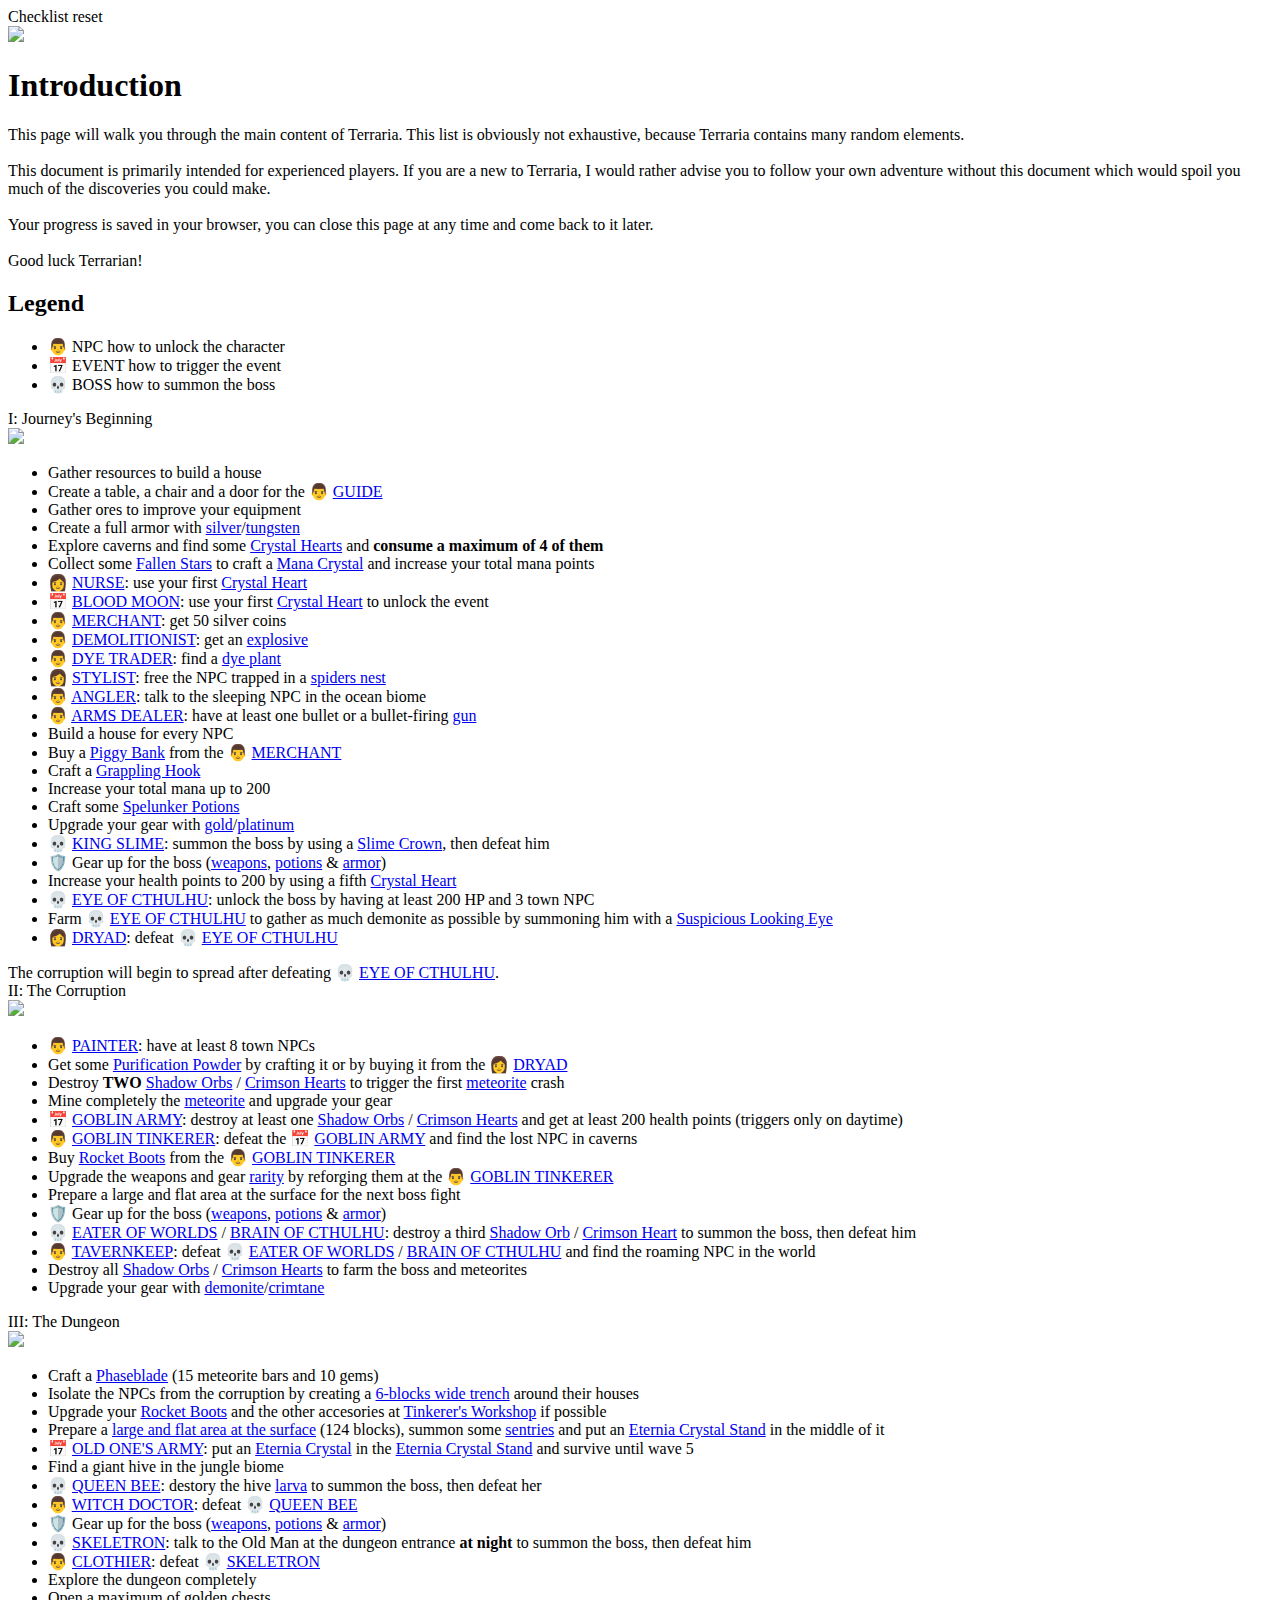
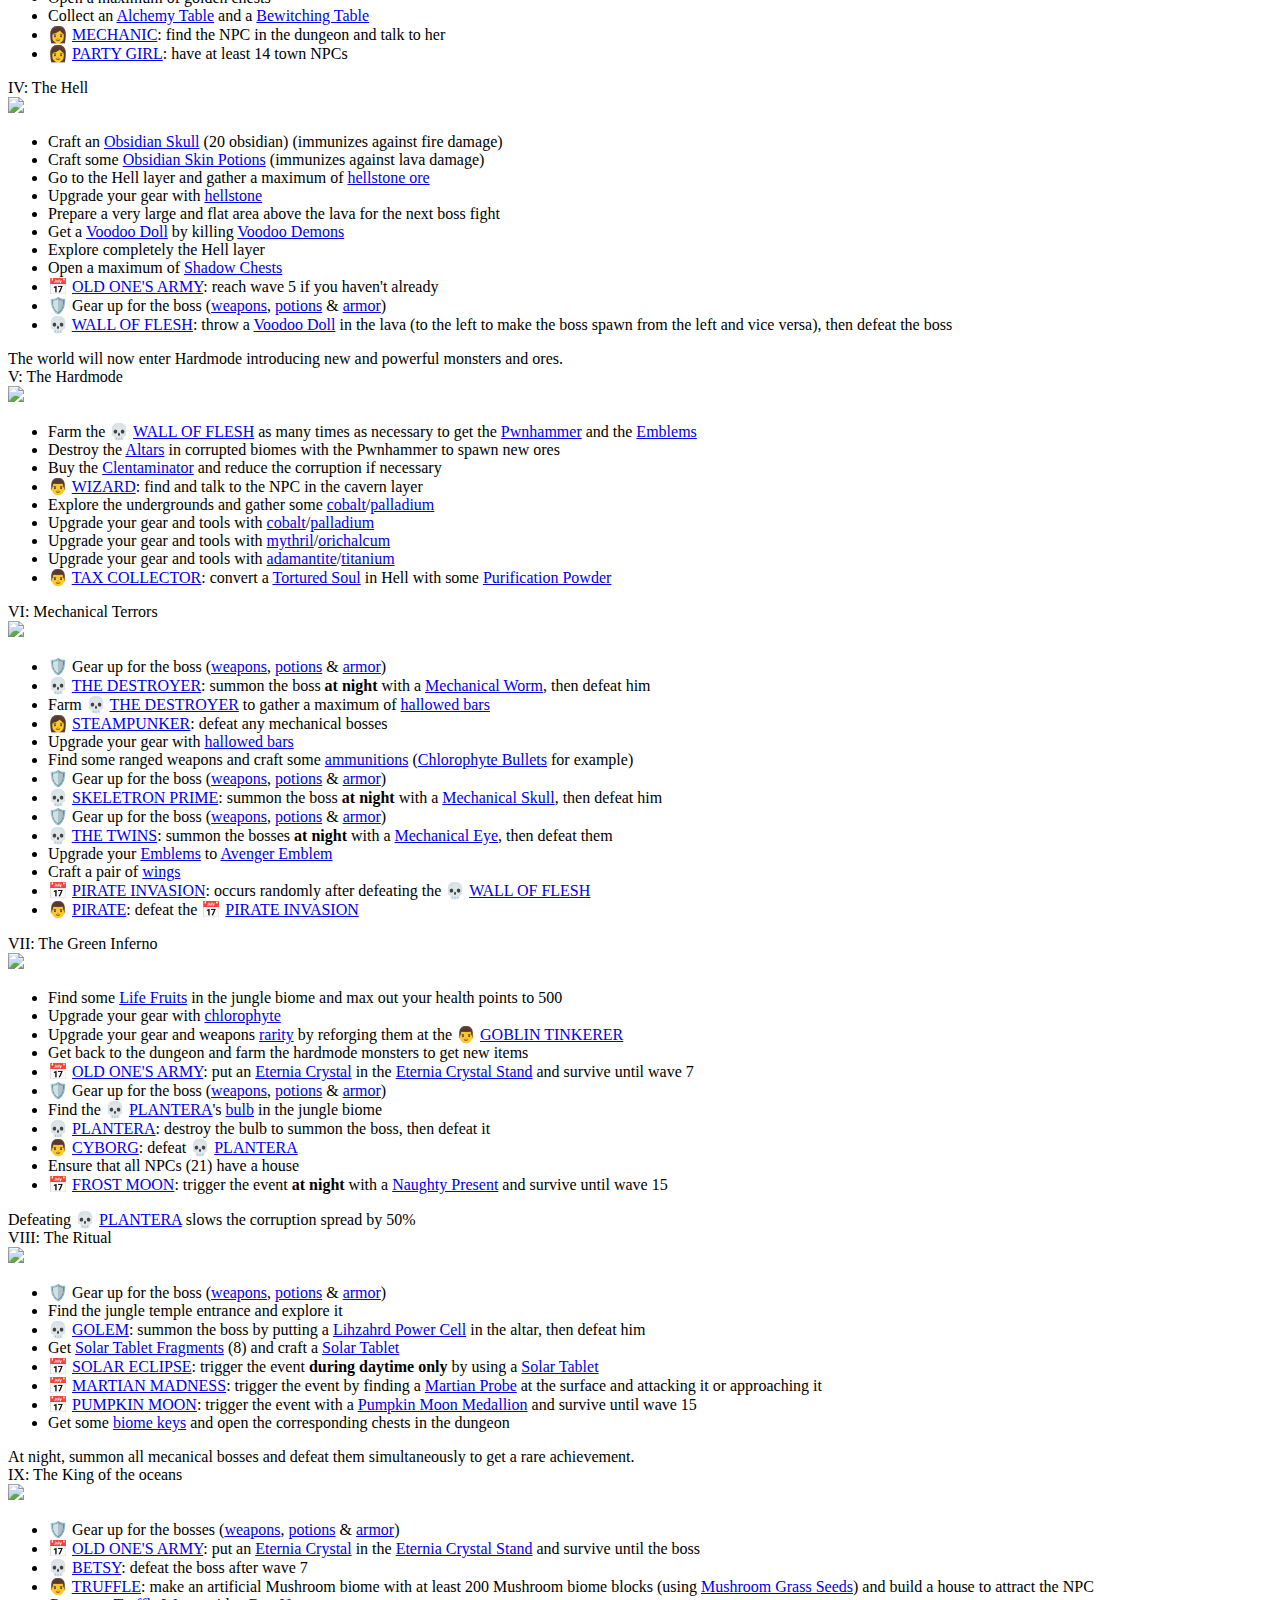
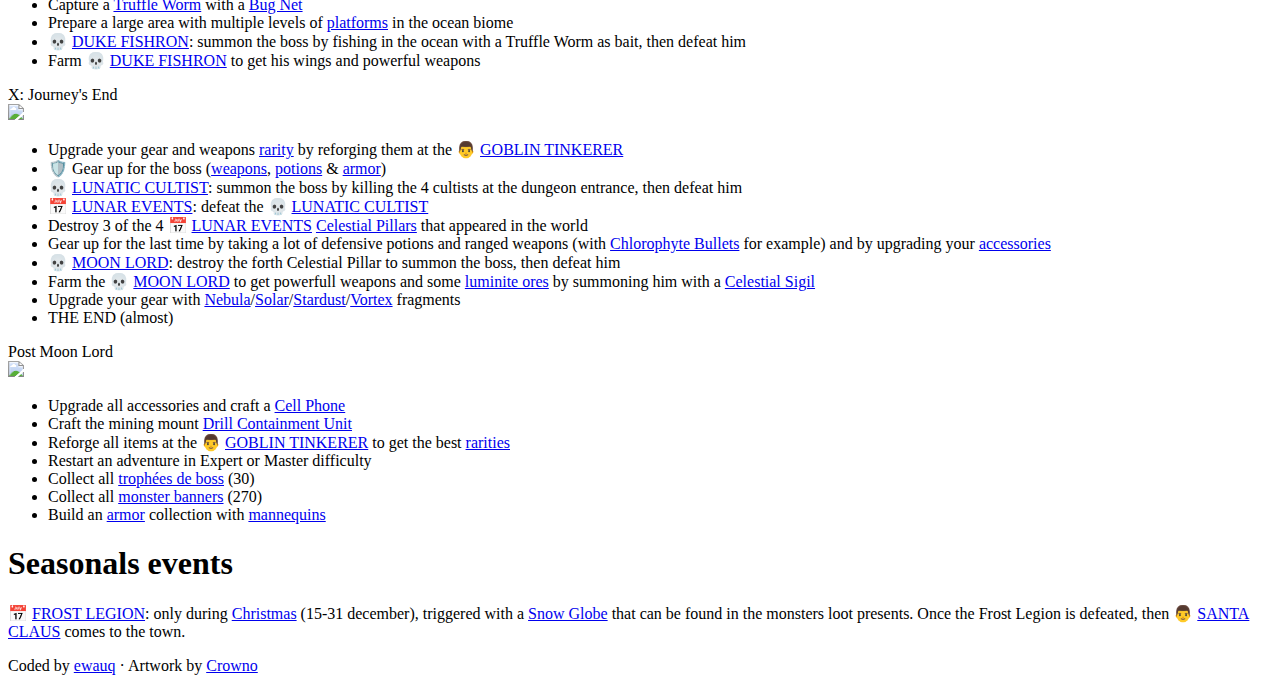
==== terraria-checklist/index.html @ 78d89622 "removed image preview" ====
<!DOCTYPE html>
<html lang="fr">

<head>
  <meta charset="UTF-8">
  <meta name="viewport" content="width=device-width, initial-scale=1.0">
  <meta property="og:title" content="Progression Checklist for Terraria">
  <meta property="og:description" content="Track your progress so you don't miss anything!">
  <meta property="og:url" content="https://ewauq.github.io/terraria-checklist/">
  <link href="https://fonts.googleapis.com/css2?family=Open+Sans+Condensed:wght@700&display=swap" rel="stylesheet">
  <link rel="stylesheet" href="styles/normalize.css">
  <link rel="stylesheet" href="styles/main.css">
  <link rel="shortcut icon" href="imgs/favicon.png" type="image/png">
  <title>Progression Checklist | Terraria</title>
</head>

<body>

  <div class="reset">
    <a name="reset">Checklist reset</a>
  </div>

  <header>
    <img src="imgs/logo.png" />
  </header>

  <div class="page">
    <section>
      <h1>Introduction</h1>
      <p>
        This page will walk you through the main content of Terraria.
        This list is obviously not exhaustive, because Terraria contains many random elements.
        <br /><br />
        This document is primarily intended for experienced players.
        If you are a new to Terraria, I would rather advise you to follow your own adventure without
        this document which would spoil you much of the discoveries you could make.
        <br /><br />
        Your progress is saved in your browser, you can close this page at any time and come back to it later.
        <br /><br />
        Good luck Terrarian!
      </p>

      <h2>Legend</h2>
      <ul class="legend">
        <li><span class="npc">👨 NPC</span> how to unlock the character</li>
        <li><span class="event">📅 EVENT</span> how to trigger the event</li>
        <li><span class="boss">💀 BOSS</span> how to summon the boss</li>
      </ul>
    </section>

    <section>

      <picture>
        <div class="title">I: Journey's Beginning</div>
        <img src="imgs/tier-1.jpg">
      </picture>

      <ul class="checklist">

        <li>
          <div class="checkbox-container">
            <span class="checkbox" name="tier-1-item-1"></span>
          </div>
          <div class="description">
            Gather resources to build a house
          </div>
        </li>

        <li class="indented">
          <div class="checkbox-container">
            <span class="checkbox" name="tier-1-item-2"></span>
          </div>
          <div class="description">
            Create a table, a chair and a door for the <span class="npc">👨 <a
                href="https://terraria.gamepedia.com/Guide">GUIDE</a></span>
          </div>
        </li>

        <li>
          <div class="checkbox-container">
            <span class="checkbox" name="tier-1-item-3"></span>
          </div>
          <div class="description">
            Gather ores to improve your equipment
          </div>
        </li>

        <li class="indented">
          <div class="checkbox-container">
            <span class="checkbox" name="tier-1-item-4"></span>
          </div>
          <div class="description">
            Create a full armor with <a href="https://terraria.gamepedia.com/Silver_Ore">silver</a>/<a
              href="https://terraria.gamepedia.com/Tungsten_Ore">tungsten</a>
          </div>
        </li>

        <li>
          <div class="checkbox-container">
            <span class="checkbox" name="tier-1-item-5"></span>
          </div>
          <div class="description">
            Explore caverns and find some <a href="https://terraria.gamepedia.com/Crystal_Heart">Crystal Hearts</a> and
            <b>consume a maximum of 4 of them</b>
          </div>
        </li>

        <li>
          <div class="checkbox-container">
            <span class="checkbox" name="tier-1-item-6"></span>
          </div>
          <div class="description">
            Collect some <a href="https://terraria.gamepedia.com/Fallen_Star">Fallen Stars</a> to craft a <a
              href="https://terraria.gamepedia.com/Mana_Crystal">Mana Crystal</a> and increase your total mana points
          </div>
        </li>

        <li class="spaced">
          <div class="checkbox-container">
            <span class="checkbox" name="tier-1-item-7"></span>
          </div>
          <div class="description">
            <span class="npc">👩 <a href="https://terraria.gamepedia.com/Nurse">NURSE</a></span>: use your first <a
              href="https://terraria.gamepedia.com/Crystal_Heart">Crystal
              Heart</a>
          </div>
        </li>

        <li>
          <div class="checkbox-container">
            <span class="checkbox" name="tier-1-item-8"></span>
          </div>
          <div class="description">
            <span class="event">📅 <a href="https://terraria.gamepedia.com/Blood_Moon">BLOOD MOON</a></span>: use your
            first <a href="https://terraria.gamepedia.com/Crystal_Heart">Crystal
              Heart</a> to unlock the event
          </div>
        </li>

        <li>
          <div class="checkbox-container">
            <span class="checkbox" name="tier-1-item-9"></span>
          </div>
          <div class="description">
            <span class="npc">👨 <a href="https://terraria.gamepedia.com/Merchant">MERCHANT</a></span>: get 50 silver
            coins
          </div>
        </li>


        <li>
          <div class="checkbox-container">
            <span class="checkbox" name="tier-1-item-10"></span>
          </div>
          <div class="description">
            <span class="npc">👨 <a href="https://terraria.gamepedia.com/Demolitionist">DEMOLITIONIST</a></span>: get an
            <a href="https://terraria.gamepedia.com/Explosives_(class)">explosive</a>
          </div>
        </li>

        <li>
          <div class="checkbox-container">
            <span class="checkbox" name="tier-1-item-11"></span>
          </div>
          <div class="description">
            <span class="npc">👨 <a href="https://terraria.gamepedia.com/Dye_Trader">DYE TRADER</a></span>: find a <a href="https://terraria.gamepedia.com/Plants#Dye_Plants">dye plant</a>
          </div>
        </li>

        <li>
          <div class="checkbox-container">
            <span class="checkbox" name="tier-1-item-12"></span>
          </div>
          <div class="description">
            <span class="npc">👩 <a href="https://terraria.gamepedia.com/Stylist">STYLIST</a></span>: free the NPC
            trapped in a <a href="https://terraria.gamepedia.com/Spider_Cave">spiders nest</a>
          </div>
        </li>

        <li>
          <div class="checkbox-container">
            <span class="checkbox" name="tier-1-item-13"></span>
          </div>
          <div class="description">
            <span class="npc">👨 <a href="https://terraria.gamepedia.com/Angler">ANGLER</a></span>: talk to the
            sleeping NPC in the ocean biome
          </div>
        </li>

        <li>
          <div class="checkbox-container">
            <span class="checkbox" name="tier-1-item-14"></span>
          </div>
          <div class="description">
            <span class="npc">👨 <a href="https://terraria.gamepedia.com/Arms_Dealer">ARMS DEALER</a></span>: have at
            least one bullet or a bullet-firing <a href="https://terraria.gamepedia.com/Guns">gun</a>
          </div>
        </li>

        <li class="spaced">
          <div class="checkbox-container">
            <span class="checkbox" name="tier-1-item-15"></span>
          </div>
          <div class="description">
            Build a house for every NPC
          </div>
        </li>

        <li>
          <div class="checkbox-container">
            <span class="checkbox" name="tier-1-item-16"></span>
          </div>
          <div class="description">
            Buy a <a href="https://terraria.gamepedia.com/Piggy_Bank">Piggy
              Bank</a> from the <span class="npc">👨 <a
                href="https://terraria.gamepedia.com/Merchant">MERCHANT</a></span>
          </div>
        </li>

        <li>
          <div class="checkbox-container">
            <span class="checkbox" name="tier-1-item-17"></span>
          </div>
          <div class="description">
            Craft a <a href="https://terraria.gamepedia.com/Grappling_Hook">Grappling Hook</a>
          </div>
        </li>

        <li>
          <div class="checkbox-container">
            <span class="checkbox" name="tier-1-item-18"></span>
          </div>
          <div class="description">
            Increase your total mana up to 200
          </div>
        </li>

        <li>
          <div class="checkbox-container">
            <span class="checkbox" name="tier-1-item-19"></span>
          </div>
          <div class="description">
            Craft some <a href="https://terraria.gamepedia.com/Spelunker_Potion">Spelunker
              Potions</a>
          </div>
        </li>

        <li>
          <div class="checkbox-container">
            <span class="checkbox" name="tier-1-item-20"></span>
          </div>
          <div class="description">
            Upgrade your gear with <a href="https://terraria.gamepedia.com/Gold_Ore">gold</a>/<a
              href="https://terraria.gamepedia.com/Platinum_Ore">platinum</a>
          </div>
        </li>

        <li>
          <div class="checkbox-container">
            <span class="checkbox" name="tier-1-item-21"></span>
          </div>
          <div class="description">
            <span class="boss">💀 <a href="https://terraria.gamepedia.com/King_Slime">KING SLIME</a></span>: summon the
            boss by using a <a href="https://terraria.gamepedia.com/Slime_Crown">Slime Crown</a>, then defeat him
          </div>
        </li>

        <li>
          <div class="checkbox-container">
            <span class="checkbox" name="tier-1-item-22"></span>
          </div>
          <div class="description">
            🛡️ Gear up for the boss (<a href="https://terraria.gamepedia.com/Weapons">weapons</a>, <a
              href="https://terraria.gamepedia.com/Potions">potions</a> & <a
              href="https://terraria.gamepedia.com/Armor">armor</a>)
          </div>
        </li>

        <li>
          <div class="checkbox-container">
            <span class="checkbox" name="tier-1-item-23"></span>
          </div>
          <div class="description">
            Increase your health points to 200 by using a fifth <a
              href="https://terraria.gamepedia.com/Crystal_Heart">Crystal Heart</a>
          </div>
        </li>

        <li>
          <div class="checkbox-container">
            <span class="checkbox" name="tier-1-item-24"></span>
          </div>
          <div class="description">
            <span class="boss">💀 <a href="https://terraria.gamepedia.com/Eye_of_Cthulhu">EYE OF CTHULHU</a></span>:
            unlock the boss by having at least 200 HP and 3 town NPC
          </div>
        </li>

        <li class="indented">
          <div class="checkbox-container">
            <span class="checkbox" name="tier-1-item-25"></span>
          </div>
          <div class="description">
            Farm <span class="boss">💀 <a href="https://terraria.gamepedia.com/Eye_of_Cthulhu">EYE OF
                CTHULHU</a></span> to gather as much demonite as possible by summoning him with a <a
              href="https://terraria.gamepedia.com/Suspicious_Looking_Eye">Suspicious Looking Eye</a>
          </div>
        </li>

        <li class="indented">
          <div class="checkbox-container">
            <span class="checkbox" name="tier-1-item-26"></span>
          </div>
          <div class="description">
            <span class="npc">👩 <a href="https://terraria.gamepedia.com/Dryad">DRYAD</a></span>: defeat <span
              class="boss">💀 <a href="https://terraria.gamepedia.com/Eye_of_Cthulhu">EYE OF CTHULHU</a></span>
          </div>
        </li>

      </ul>

      <div class="infobox info">
        The corruption will begin to spread after defeating <span class="boss">💀 <a
            href="https://terraria.gamepedia.com/Eye_of_Cthulhu">EYE OF CTHULHU</a></span>.
      </div>

    </section>


    <section>
      <picture>
        <div class="title">II: The Corruption</div>
        <img src="imgs/tier-2.jpg">
      </picture>

      <ul class="checklist">

        <li>
          <div class="checkbox-container">
            <span class="checkbox" name="tier-2-item-1"></span>
          </div>
          <div class="description">
            <span class="npc">👨 <a href="https://terraria.gamepedia.com/Painter">PAINTER</a></span></span>: have at
            least 8 town NPCs
          </div>
        </li>

        <li>
          <div class="checkbox-container">
            <span class="checkbox" name="tier-2-item-2"></span>
          </div>
          <div class="description">
            Get some <a href="https://terraria.gamepedia.com/Thrown_Powder">Purification Powder</a> by crafting it or by
            buying it from the <span class="npc">👩 <a href="https://terraria.gamepedia.com/Dryad">DRYAD</a></span>
          </div>
        </li>

        <li>
          <div class="checkbox-container">
            <span class="checkbox" name="tier-2-item-3"></span>
          </div>
          <div class="description">
            Destroy <b>TWO</b> <a href="https://terraria.gamepedia.com/Shadow_Orb">Shadow
              Orbs</a> / <a href="https://terraria.gamepedia.com/Crimson_Heart">Crimson Hearts</a> to trigger the
            first <a href="https://terraria.gamepedia.com/Meteorite">meteorite</a> crash
          </div>
        </li>

        <li>
          <div class="checkbox-container">
            <span class="checkbox" name="tier-2-item-4"></span>
          </div>
          <div class="description">
            Mine completely the <a href="https://terraria.gamepedia.com/Meteorite">meteorite</a> and upgrade your gear
          </div>
        </li>

        <li class="spaced">
          <div class="checkbox-container">
            <span class="checkbox" name="tier-2-item-5"></span>
          </div>
          <div class="description">
            <span class="event">📅 <a href="https://terraria.gamepedia.com/Goblin_Army">GOBLIN ARMY</a></span>: destroy
            at least one <a href="https://terraria.gamepedia.com/Shadow_Orb">Shadow Orbs</a> / <a
              href="https://terraria.gamepedia.com/Crimson_Heart">Crimson Hearts</a> and get at least 200 health
            points (triggers only on daytime)
          </div>
        </li>

        <li>
          <div class="checkbox-container">
            <span class="checkbox" name="tier-2-item-6"></span>
          </div>
          <div class="description">
            <span class="npc">👨 <a href="https://terraria.gamepedia.com/Goblin_Tinkerer">GOBLIN TINKERER</a></span>:
            defeat the <span class="event">📅
              <a href="https://terraria.gamepedia.com/Goblin_Army">GOBLIN ARMY</a></span> and find the lost NPC in
            caverns
          </div>
        </li>

        <li>
          <div class="checkbox-container">
            <span class="checkbox" name="tier-2-item-7"></span>
          </div>
          <div class="description">
            Buy <a href="https://terraria.gamepedia.com/Rocket_Boots">Rocket Boots</a> from the
            <span class="npc">👨 <a href="https://terraria.gamepedia.com/Goblin_Tinkerer">GOBLIN TINKERER</a></span>
          </div>
        </li>

        <li>
          <div class="checkbox-container">
            <span class="checkbox" name="tier-2-item-8"></span>
          </div>
          <div class="description">
            Upgrade the weapons and gear <a href="https://terraria.gamepedia.com/Rarity">rarity</a> by reforging them at
            the <span class="npc">👨 <a href="https://terraria.gamepedia.com/Goblin_Tinkerer">GOBLIN TINKERER</a></span>
          </div>
        </li>

        <li class="spaced">
          <div class="checkbox-container">
            <span class="checkbox" name="tier-2-item-9"></span>
          </div>
          <div class="description">
            Prepare a large and flat area at the surface for the next boss fight
          </div>
        </li>

        <li>
          <div class="checkbox-container">
            <span class="checkbox" name="tier-2-item-10"></span>
          </div>
          <div class="description">
            🛡️ Gear up for the boss (<a href="https://terraria.gamepedia.com/Weapons">weapons</a>, <a
              href="https://terraria.gamepedia.com/Potions">potions</a> & <a
              href="https://terraria.gamepedia.com/Armor">armor</a>)
          </div>
        </li>

        <li>
          <div class="checkbox-container">
            <span class="checkbox" name="tier-2-item-11"></span>
          </div>
          <div class="description">
            <span class="boss">💀 <a href="https://terraria.gamepedia.com/Eater_of_Worlds">EATER OF WORLDS</a> / <a
                href="https://terraria.gamepedia.com/Brain_of_Cthulhu">BRAIN OF CTHULHU</a></span>: destroy a third <a
              href="https://terraria.gamepedia.com/Shadow_Orb">Shadow Orb</a> / <a
              href="https://terraria.gamepedia.com/Crimson_Heart">Crimson Heart</a> to summon the boss, then
            defeat him
          </div>
        </li>

        <li>
          <div class="checkbox-container">
            <span class="checkbox" name="tier-2-item-12"></span>
          </div>
          <div class="description">
            <span class="npc">👨 <a href="https://terraria.gamepedia.com/Tavernkeep">TAVERNKEEP</a></span>: defeat <span
              class="boss">💀 <a href="https://terraria.gamepedia.com/Eater_of_Worlds">EATER OF WORLDS</a> / <a
                href="https://terraria.gamepedia.com/Brain_of_Cthulhu">BRAIN OF CTHULHU</a></span> and find the roaming
            NPC in the world
          </div>
        </li>

        <li class="spaced">
          <div class="checkbox-container">
            <span class="checkbox" name="tier-2-item-13"></span>
          </div>
          <div class="description">
            Destroy all <a href="https://terraria.gamepedia.com/Shadow_Orb">Shadow Orbs</a>
            / <a href="https://terraria.gamepedia.com/Crimson_Heart">Crimson Hearts</a> to farm the boss and
            meteorites
          </div>
        </li>

        <li>
          <div class="checkbox-container">
            <span class="checkbox" name="tier-2-item-14"></span>
          </div>
          <div class="description">
            Upgrade your gear with <a href="https://terraria.gamepedia.com/Demonite_Ore)">demonite</a>/<a
              href="https://terraria.gamepedia.com/Crimtane_Ore">crimtane</a>
          </div>
        </li>

      </ul>

    </section>

    <section>
      <picture>
        <div class="title">III: The Dungeon</div>
        <img src="imgs/tier-3.jpg">
      </picture>

      <ul class="checklist">
        <li>
          <div class="checkbox-container">
            <span class="checkbox" name="tier-3-item-1"></span>
          </div>
          <div class="description">
            Craft a <a href="https://terraria.gamepedia.com/Phaseblades">Phaseblade</a> (15 meteorite bars and 10 gems)
          </div>
        </li>

        <li>
          <div class="checkbox-container">
            <span class="checkbox" name="tier-3-item-2"></span>
          </div>
          <div class="description">
            Isolate the NPCs from the corruption by creating a <a
              href="https://terraria.gamepedia.com/Guide:Maintaining_world_purity#Pre-Hardmode">6-blocks wide trench</a>
            around their houses
          </div>
        </li>

        <li>
          <div class="checkbox-container">
            <span class="checkbox" name="tier-3-item-3"></span>
          </div>
          <div class="description">
            Upgrade your <a href="https://terraria.gamepedia.com/Rocket_Boots">Rocket Boots</a> and the other accesories
            at
            <a href="https://terraria.gamepedia.com/Tinkerer%27s_Workshop">Tinkerer's Workshop</a> if possible
          </div>
        </li>

        <li class="spaced">
          <div class="checkbox-container">
            <span class="checkbox" name="tier-3-item-4"></span>
          </div>
          <div class="description">
            Prepare a <a href="https://terraria.gamepedia.com/Old_One%27s_Army#Terrain_requirements">large and flat area
              at the surface</a> (124 blocks),
            summon some <a href="https://terraria.gamepedia.com/Ballista_sentry_summons">sentries</a> and put an <a
              href="https://terraria.gamepedia.com/Eternia_Crystal_Stand">Eternia Crystal
              Stand</a> in the middle of it
          </div>
        </li>

        <li>
          <div class="checkbox-container">
            <span class="checkbox" name="tier-3-item-5"></span>
          </div>
          <div class="description">
            <span class="event">📅 <a href="https://terraria.gamepedia.com/Old_One%27s_Army">OLD ONE'S ARMY</a></span>:
            put an <a href="https://terraria.gamepedia.com/Eternia_Crystal">Eternia Crystal</a> in the <a
              href="https://terraria.gamepedia.com/Eternia_Crystal_Stand">Eternia Crystal Stand</a> and survive until
            wave 5
          </div>
        </li>

        <li class="spaced">
          <div class="checkbox-container">
            <span class="checkbox" name="tier-3-item-6"></span>
          </div>
          <div class="description">
            Find a giant hive in the jungle biome
          </div>
        </li>

        <li>
          <div class="checkbox-container">
            <span class="checkbox" name="tier-3-item-7"></span>
          </div>
          <div class="description">
            <span class="boss">💀 <a href="https://terraria.gamepedia.com/Queen_Bee">QUEEN BEE</a></span>: destory the
            hive <a href="https://terraria.gamepedia.com/Larva">larva</a> to summon the boss, then defeat her
          </div>
        </li>

        <li>
          <div class="checkbox-container">
            <span class="checkbox" name="tier-3-item-8"></span>
          </div>
          <div class="description">
            <span class="npc">👨 <a href="https://terraria.gamepedia.com/Witch_Doctor">WITCH DOCTOR</a></span>: defeat
            <span class="boss">💀 <a href="https://terraria.gamepedia.com/Queen_Bee">QUEEN BEE</a></span>
          </div>
        </li>

        <li class="spaced">
          <div class="checkbox-container">
            <span class="checkbox" name="tier-3-item-9"></span>
          </div>
          <div class="description">
            🛡️ Gear up for the boss (<a href="https://terraria.gamepedia.com/Weapons">weapons</a>, <a
              href="https://terraria.gamepedia.com/Potions">potions</a> & <a
              href="https://terraria.gamepedia.com/Armor">armor</a>)
          </div>
        </li>

        <li>
          <div class="checkbox-container">
            <span class="checkbox" name="tier-3-item-10"></span>
          </div>
          <div class="description">
            <span class="boss">💀 <a href="https://terraria.gamepedia.com/Skeletron">SKELETRON</a></span>: talk to the
            Old Man at the dungeon entrance <b>at night</b> to
            summon the boss, then defeat him
          </div>
        </li>

        <li>
          <div class="checkbox-container">
            <span class="checkbox" name="tier-3-item-11"></span>
          </div>
          <div class="description">
            <span class="npc">👨 <a href="https://terraria.gamepedia.com/Clothier">CLOTHIER</a></span>: defeat <span
              class="boss">💀
              <a href="https://terraria.gamepedia.com/Skeletron">SKELETRON</a></span>
          </div>
        </li>

        <li>
          <div class="checkbox-container">
            <span class="checkbox" name="tier-3-item-12"></span>
          </div>
          <div class="description">
            Explore the dungeon completely
          </div>
        </li>

        <li class="indented">
          <div class="checkbox-container">
            <span class="checkbox" name="tier-3-item-13"></span>
          </div>
          <div class="description">
            Open a maximum of golden chests
          </div>
        </li>

        <li class="indented">
          <div class="checkbox-container">
            <span class="checkbox" name="tier-3-item-14"></span>
          </div>
          <div class="description">
            Collect an <a href="https://terraria.gamepedia.com/Alchemy_Table">Alchemy
              Table</a> and a <a href="https://terraria.gamepedia.com/Bewitching_Table">Bewitching Table</a>
          </div>
        </li>

        <li class="indented">
          <div class="checkbox-container">
            <span class="checkbox" name="tier-3-item-15"></span>
          </div>
          <div class="description">
            <span class="npc">👩 <a href="https://terraria.gamepedia.com/Mechanic">MECHANIC</a></span>: find the NPC in
            the dungeon and talk to her
          </div>
        </li>

        <li>
          <div class="checkbox-container">
            <span class="checkbox" name="tier-3-item-16"></span>
          </div>
          <div class="description">
            <span class="npc">👩 <a href="https://terraria.gamepedia.com/Party_Girl">PARTY GIRL</a></span>: have at
            least 14 town NPCs
          </div>
        </li>
      </ul>

    </section>

    <section>
      <picture>
        <div class="title">IV: The Hell</div>
        <img src="imgs/tier-4.jpg">
      </picture>


      <ul class="checklist">

        <li>
          <div class="checkbox-container">
            <span class="checkbox" name="tier-4-item-1"></span>
          </div>
          <div class="description">
            Craft an <a href="https://terraria.gamepedia.com/Obsidian_Skull">Obsidian Skull</a> (20 obsidian) (immunizes
            against fire damage)
          </div>
        </li>

        <li>
          <div class="checkbox-container">
            <span class="checkbox" name="tier-4-item-2"></span>
          </div>
          <div class="description">
            Craft some <a href="https://terraria.gamepedia.com/Obsidian_Skin_Potion">Obsidian Skin Potions</a>
            (immunizes against lava damage)
          </div>
        </li>

        <li class="spaced">
          <div class="checkbox-container">
            <span class="checkbox" name="tier-4-item-3"></span>
          </div>
          <div class="description">
            Go to the Hell layer and gather a maximum of <a href="https://terraria.gamepedia.com/Hellstone">hellstone
              ore</a>
          </div>
        </li>

        <li>
          <div class="checkbox-container">
            <span class="checkbox" name="tier-4-item-4"></span>
          </div>
          <div class="description">
            Upgrade your gear with <a href="https://terraria.gamepedia.com/Hellstone">hellstone</a>
          </div>
        </li>

        <li>
          <div class="checkbox-container">
            <span class="checkbox" name="tier-4-item-5"></span>
          </div>
          <div class="description">
            Prepare a very large and flat area above the lava for the next boss fight
          </div>
        </li>

        <li>
          <div class="checkbox-container">
            <span class="checkbox" name="tier-4-item-6"></span>
          </div>
          <div class="description">
            Get a <a href="https://terraria.gamepedia.com/Guide_Voodoo_Doll">Voodoo Doll</a> by killing <a
              href="https://terraria.gamepedia.com/Voodoo_Demon">Voodoo Demons</a>
          </div>
        </li>

        <li>
          <div class="checkbox-container">
            <span class="checkbox" name="tier-4-item-7"></span>
          </div>
          <div class="description">
            Explore completely the Hell layer
          </div>
        </li>

        <li>
          <div class="checkbox-container">
            <span class="checkbox" name="tier-4-item-8"></span>
          </div>
          <div class="description">
            Open a maximum of <a href="https://terraria.gamepedia.com/Shadow_Chest">Shadow Chests</a>
          </div>
        </li>

        <li>
          <div class="checkbox-container">
            <span class="checkbox" name="tier-4-item-9"></span>
          </div>
          <div class="description">
            <span class="event">📅 <a href="https://terraria.gamepedia.com/Old_One%27s_Army">OLD ONE'S ARMY</a></span>:
            reach wave 5 if you haven't already
          </div>
        </li>

        <li>
          <div class="checkbox-container">
            <span class="checkbox" name="tier-4-item-10"></span>
          </div>
          <div class="description">
            🛡️ Gear up for the boss (<a href="https://terraria.gamepedia.com/Weapons">weapons</a>, <a
              href="https://terraria.gamepedia.com/Potions">potions</a> & <a
              href="https://terraria.gamepedia.com/Armor">armor</a>)
          </div>
        </li>

        <li>
          <div class="checkbox-container">
            <span class="checkbox" name="tier-4-item-11"></span>
          </div>
          <div class="description">
            <span class="boss">💀 <a href="https://terraria.gamepedia.com/Wall_of_Flesh">WALL OF FLESH</a></span>: throw
            a <a href="https://terraria.gamepedia.com/Guide_Voodoo_Doll">Voodoo Doll</a> in the lava (to the left to
            make the boss
            spawn from the left and vice versa), then defeat the boss
          </div>
        </li>

      </ul>

      <div class="infobox info">
        The world will now enter Hardmode introducing new and powerful monsters and ores.
      </div>

    </section>

    <section>
      <picture>
        <div class="title">V: The Hardmode</div>
        <img src="imgs/tier-5.jpg">
      </picture>

      <ul class="checklist">

        <li>
          <div class="checkbox-container">
            <span class="checkbox" name="tier-5-item-1"></span>
          </div>
          <div class="description">
            Farm the <span class="boss">💀 <a href="https://terraria.gamepedia.com/Wall_of_Flesh">WALL OF
                FLESH</a></span> as many times as necessary to get the <a
              href="https://terraria.gamepedia.com/Pwnhammer">Pwnhammer</a> and the <a
              href="https://terraria.gamepedia.com/Warrior_Emblem">Emblems</a>
          </div>
        </li>

        <li>
          <div class="checkbox-container">
            <span class="checkbox" name="tier-5-item-2"></span>
          </div>
          <div class="description">
            Destroy the <a href="https://terraria.gamepedia.com/Altars">Altars</a> in corrupted biomes with the
            Pwnhammer to spawn new ores
          </div>
        </li>

        <li>
          <div class="checkbox-container">
            <span class="checkbox" name="tier-5-item-3"></span>
          </div>
          <div class="description">
            Buy the <a href="https://terraria.gamepedia.com/Clentaminator">Clentaminator</a> and reduce the corruption
            if necessary
          </div>
        </li>

        <li>
          <div class="checkbox-container">
            <span class="checkbox" name="tier-5-item-4"></span>
          </div>
          <div class="description">
            <span class="npc">👨 <a href="https://terraria.gamepedia.com/Wizard">WIZARD</a></span>: find and talk to the
            NPC in the cavern layer
          </div>
        </li>

        <li>
          <div class="checkbox-container">
            <span class="checkbox" name="tier-5-item-5"></span>
          </div>
          <div class="description">
            Explore the undergrounds and gather some <a href="https://terraria.gamepedia.com/Cobalt_Ore">cobalt</a>/<a
              href="https://terraria.gamepedia.com/Palladium_Ore">palladium</a>
          </div>
        </li>

        <li>
          <div class="checkbox-container">
            <span class="checkbox" name="tier-5-item-6"></span>
          </div>
          <div class="description">
            Upgrade your gear and tools with <a href="https://terraria.gamepedia.com/Cobalt_Ore">cobalt</a>/<a
              href="https://terraria.gamepedia.com/Palladium_Ore">palladium</a>
          </div>
        </li>

        <li>
          <div class="checkbox-container">
            <span class="checkbox" name="tier-5-item-7"></span>
          </div>
          <div class="description">
            Upgrade your gear and tools with <a href="https://terraria.gamepedia.com/Mythril_Ore">mythril</a>/<a
              href="https://terraria.gamepedia.com/Orichalcum_Ore">orichalcum</a>
          </div>
        </li>

        <li>
          <div class="checkbox-container">
            <span class="checkbox" name="tier-5-item-8"></span>
          </div>
          <div class="description">
            Upgrade your gear and tools with <a href="https://terraria.gamepedia.com/Adamantite_Ore">adamantite</a>/<a
              href="https://terraria.gamepedia.com/Titanium_Ore">titanium</a>
          </div>
        </li>

        <li>
          <div class="checkbox-container">
            <span class="checkbox" name="tier-5-item-9"></span>
          </div>
          <div class="description">
            <span class="npc">👨 <a href="https://terraria.gamepedia.com/Tax_Collector">TAX COLLECTOR</a></span>:
            convert a <a href="https://terraria.gamepedia.com/Tortured_Soul">Tortured Soul</a> in Hell with some <a
              href="https://terraria.gamepedia.com/Thrown_Powder">Purification Powder</a>
          </div>
        </li>

      </ul>

    </section>

    <section>
      <picture>
        <div class="title">VI: Mechanical Terrors</div>
        <img src="imgs/tier-6.jpg">
      </picture>

      <ul class="checklist">

        <li>
          <div class="checkbox-container">
            <span class="checkbox" name="tier-6-item-1"></span>
          </div>
          <div class="description">
            🛡️ Gear up for the boss (<a href="https://terraria.gamepedia.com/Weapons">weapons</a>, <a
              href="https://terraria.gamepedia.com/Potions">potions</a> & <a
              href="https://terraria.gamepedia.com/Armor">armor</a>)
          </div>
        </li>

        <li>
          <div class="checkbox-container">
            <span class="checkbox" name="tier-6-item-2"></span>
          </div>
          <div class="description">
            <span class="boss">💀 <a href="https://terraria.gamepedia.com/The_Destroyer">THE DESTROYER</a></span>:
            summon the boss <b>at night</b> with a <a href="https://terraria.gamepedia.com/Mechanical_Worm">Mechanical
              Worm</a>, then defeat him
          </div>
        </li>

        <li class="indented">
          <div class="checkbox-container">
            <span class="checkbox" name="tier-6-item-3"></span>
          </div>
          <div class="description">
            Farm <span class="boss">💀 <a href="https://terraria.gamepedia.com/The_Destroyer">THE DESTROYER</a></span>
            to gather a maximum of <a href="https://terraria.gamepedia.com/Hallowed_Bar">hallowed bars</a>
          </div>
        </li>

        <li>
          <div class="checkbox-container">
            <span class="checkbox" name="tier-6-item-4"></span>
          </div>
          <div class="description">
            <span class="npc">👩 <a href="https://terraria.gamepedia.com/Steampunker">STEAMPUNKER</a></span>: defeat any
            mechanical bosses
          </div>
        </li>

        <li class="spaced">
          <div class="checkbox-container">
            <span class="checkbox" name="tier-6-item-5"></span>
          </div>
          <div class="description">
            Upgrade your gear with <a href="https://terraria.gamepedia.com/Hallowed_Bar">hallowed bars</a>
          </div>
        </li>

        <li>
          <div class="checkbox-container">
            <span class="checkbox" name="tier-6-item-6"></span>
          </div>
          <div class="description">
            Find some ranged weapons and craft some <a
              href="https://terraria.gamepedia.com/Ammunition_items">ammunitions</a> (<a
              href="https://terraria.gamepedia.com/Chlorophyte_Bullet">Chlorophyte Bullets</a> for example)
          </div>
        </li>

        <li class="spaced">
          <div class="checkbox-container">
            <span class="checkbox" name="tier-6-item-7"></span>
          </div>
          <div class="description">
            🛡️ Gear up for the boss (<a href="https://terraria.gamepedia.com/Weapons">weapons</a>, <a
              href="https://terraria.gamepedia.com/Potions">potions</a> & <a
              href="https://terraria.gamepedia.com/Armor">armor</a>)
          </div>
        </li>

        <li>
          <div class="checkbox-container">
            <span class="checkbox" name="tier-6-item-8"></span>
          </div>
          <div class="description">
            <span class="boss">💀 <a href="https://terraria.gamepedia.com/Skeletron_Prime">SKELETRON PRIME</a></span>:
            summon the boss <b>at night</b> with a <a href="https://terraria.gamepedia.com/Mechanical_Skull">Mechanical
              Skull</a>, then defeat him
          </div>
        </li>

        <li class="spaced">
          <div class="checkbox-container">
            <span class="checkbox" name="tier-6-item-9"></span>
          </div>
          <div class="description">
            🛡️ Gear up for the boss (<a href="https://terraria.gamepedia.com/Weapons">weapons</a>, <a
              href="https://terraria.gamepedia.com/Potions">potions</a> & <a
              href="https://terraria.gamepedia.com/Armor">armor</a>)
          </div>
        </li>

        <li>
          <div class="checkbox-container">
            <span class="checkbox" name="tier-6-item-10"></span>
          </div>
          <div class="description">
            <span class="boss">💀 <a href="https://terraria.gamepedia.com/The_Twins">THE TWINS</a></span>: summon the
            bosses <b>at night</b> with a <a href="https://terraria.gamepedia.com/Mechanical_Eye">Mechanical Eye</a>, then
            defeat them
          </div>
        </li>

        <li class="spaced">
          <div class="checkbox-container">
            <span class="checkbox" name="tier-6-item-11"></span>
          </div>
          <div class="description">
            Upgrade your <a href="https://terraria.gamepedia.com/Emblem">Emblems</a> to <a href="https://terraria.gamepedia.com/Avenger_Emblem">Avenger Emblem</a>
          </div>
        </li>

        <li>
          <div class="checkbox-container">
            <span class="checkbox" name="tier-6-item-12"></span>
          </div>
          <div class="description">
            Craft a pair of <a href="https://terraria.gamepedia.com/Wings">wings</a>
          </div>
        </li>

        <li>
          <div class="checkbox-container">
            <span class="checkbox" name="tier-6-item-13"></span>
          </div>
          <div class="description">
            <span class="event">📅 <a href="https://terraria.gamepedia.com/Pirate_Invasion">PIRATE INVASION</a></span>:
            occurs randomly after defeating the <span class="boss">💀
              <a href="https://terraria.gamepedia.com/Wall_of_Flesh">WALL OF FLESH</a></span>
          </div>
        </li>

        <li class="indented">
          <div class="checkbox-container">
            <span class="checkbox" name="tier-6-item-14"></span>
          </div>
          <div class="description">
            <span class="npc">👨 <a href="https://terraria.gamepedia.com/Pirate">PIRATE</a></span>: defeat the <span
              class="event">📅 <a href="https://terraria.gamepedia.com/Pirate_Invasion">PIRATE INVASION</a></span>
          </div>
        </li>

      </ul>

    </section>

    <section>
      <picture>
        <div class="title">VII: The Green Inferno</div>
        <img src="imgs/tier-7.jpg">
      </picture>

      <ul class="checklist">

        <li>
          <div class="checkbox-container">
            <span class="checkbox" name="tier-7-item-1"></span>
          </div>
          <div class="description">
            Find some <a href="https://terraria.gamepedia.com/Life_Fruit">Life Fruits</a> in the jungle biome and max
            out your health points to 500
          </div>
        </li>

        <li>
          <div class="checkbox-container">
            <span class="checkbox" name="tier-7-item-2"></span>
          </div>
          <div class="description">
            Upgrade your gear with <a href="https://terraria.gamepedia.com/Chlorophyte_Ore">chlorophyte</a>
          </div>
        </li>

        <li>
          <div class="checkbox-container">
            <span class="checkbox" name="tier-7-item-3"></span>
          </div>
          <div class="description">
            Upgrade your gear and weapons <a href="https://terraria.gamepedia.com/Rarity">rarity</a> by reforging them
            at the <span class="npc">👨 <a href="https://terraria.gamepedia.com/Goblin_Tinkerer">GOBLIN
                TINKERER</a></span>
          </div>
        </li>

        <li>
          <div class="checkbox-container">
            <span class="checkbox" name="tier-7-item-4"></span>
          </div>
          <div class="description">
            Get back to the dungeon and farm the hardmode monsters to get new items
          </div>
        </li>

        <li>
          <div class="checkbox-container">
            <span class="checkbox" name="tier-7-item-5"></span>
          </div>
          <div class="description">
            <span class="event">📅 <a href="https://terraria.gamepedia.com/Old_One%27s_Army">OLD ONE'S ARMY</a></span>:
            put an <a href="https://terraria.gamepedia.com/Eternia_Crystal">Eternia Crystal</a> in the <a
              href="https://terraria.gamepedia.com/Eternia_Crystal_Stand">Eternia Crystal Stand</a> and survive until
            wave 7
          </div>
        </li>

        <li class="spaced">
          <div class="checkbox-container">
            <span class="checkbox" name="tier-7-item-6"></span>
          </div>
          <div class="description">
            🛡️ Gear up for the boss (<a href="https://terraria.gamepedia.com/Weapons">weapons</a>, <a
              href="https://terraria.gamepedia.com/Potions">potions</a> & <a
              href="https://terraria.gamepedia.com/Armor">armor</a>)
          </div>
        </li>

        <li>
          <div class="checkbox-container">
            <span class="checkbox" name="tier-7-item-7"></span>
          </div>
          <div class="description">
            Find the <span class="boss">💀 <a href="https://terraria.gamepedia.com/Plantera">PLANTERA</a></span>'s <a
              href="https://terraria.gamepedia.com/Plantera%27s_Bulb">bulb</a> in the jungle biome
          </div>
        </li>

        <li>
          <div class="checkbox-container">
            <span class="checkbox" name="tier-7-item-8"></span>
          </div>
          <div class="description">
            <span class="boss">💀 <a href="https://terraria.gamepedia.com/Plantera">PLANTERA</a></span>: destroy the
            bulb to summon the boss, then defeat it
          </div>
        </li>

        <li>
          <div class="checkbox-container">
            <span class="checkbox" name="tier-7-item-9"></span>
          </div>
          <div class="description">
            <span class="npc">👨 <a href="https://terraria.gamepedia.com/Cyborg">CYBORG</a></span>: defeat <span
              class="boss">💀 <a href="https://terraria.gamepedia.com/Plantera">PLANTERA</a></span>
          </div>
        </li>

        <li class="spaced">
          <div class="checkbox-container">
            <span class="checkbox" name="tier-7-item-10"></span>
          </div>
          <div class="description">
            Ensure that all NPCs (21) have a house
          </div>
        </li>

        <li>
          <div class="checkbox-container">
            <span class="checkbox" name="tier-7-item-11"></span>
          </div>
          <div class="description">
            <span class="event">📅 <a href="https://terraria.gamepedia.com/Frost_Moon">FROST MOON</a></span>: trigger
            the event <b>at night</b> with a <a href="https://terraria.gamepedia.com/Naughty_Present">Naughty
              Present</a> and survive until wave 15
          </div>
        </li>

      </ul>

      <div class="infobox info">
        Defeating <span class="boss">💀 <a href="https://terraria.gamepedia.com/Plantera">PLANTERA</a></span> slows the
        corruption spread by 50%
      </div>

    </section>

    <section>
      <picture>
        <div class="title">VIII: The Ritual</div>
        <img src="imgs/tier-8.jpg">
      </picture>


      <ul class="checklist">

        <li>
          <div class="checkbox-container">
            <span class="checkbox" name="tier-8-item-1"></span>
          </div>
          <div class="description">
            🛡️ Gear up for the boss (<a href="https://terraria.gamepedia.com/Weapons">weapons</a>, <a
              href="https://terraria.gamepedia.com/Potions">potions</a> & <a
              href="https://terraria.gamepedia.com/Armor">armor</a>)
          </div>
        </li>

        <li>
          <div class="checkbox-container">
            <span class="checkbox" name="tier-8-item-2"></span>
          </div>
          <div class="description">
            Find the jungle temple entrance and explore it
          </div>
        </li>

        <li>
          <div class="checkbox-container">
            <span class="checkbox" name="tier-8-item-3"></span>
          </div>
          <div class="description">
            <span class="boss">💀 <a href="https://terraria.gamepedia.com/Golem">GOLEM</a></span>: summon the boss by
            putting a <a href="https://terraria.gamepedia.com/Lihzahrd_Power_Cell">Lihzahrd Power Cell</a> in the altar,
            then
            defeat him
          </div>
        </li>

        <li class="spaced">
          <div class="checkbox-container">
            <span class="checkbox" name="tier-8-item-4"></span>
          </div>
          <div class="description">
            Get <a href="https://terraria.gamepedia.com/Solar_Tablet_Fragment">Solar Tablet Fragments</a> (8)
            and craft a <a href="https://terraria.gamepedia.com/Solar_Tablet">Solar Tablet</a>
          </div>
        </li>

        <li>
          <div class="checkbox-container">
            <span class="checkbox" name="tier-8-item-5"></span>
          </div>
          <div class="description">
            <span class="event">📅 <a href="https://terraria.gamepedia.com/Solar_Eclipse">SOLAR ECLIPSE</a></span>:
            trigger the event <b>during daytime only</b> by
            using a <a href="https://terraria.gamepedia.com/Solar_Tablet">Solar Tablet</a>
          </div>
        </li>

        <li>
          <div class="checkbox-container">
            <span class="checkbox" name="tier-8-item-6"></span>
          </div>
          <div class="description">
            <span class="event">📅 <a href="https://terraria.gamepedia.com/Martian_Madness">MARTIAN MADNESS</a></span>:
            trigger the event by finding a <a href="https://terraria.gamepedia.com/Martian_Probe">Martian Probe</a> at
            the surface and attacking it or
            approaching it
          </div>
        </li>

        <li>
          <div class="checkbox-container">
            <span class="checkbox" name="tier-8-item-7"></span>
          </div>
          <div class="description">
            <span class="event">📅 <a href="https://terraria.gamepedia.com/Pumpkin_Moon">PUMPKIN MOON</a></span>:
            trigger the event with a <a href="https://terraria.gamepedia.com/Pumpkin_Moon_Medallion">Pumpkin Moon
              Medallion</a> and survive until
            wave 15
          </div>
        </li>

        <li>
          <div class="checkbox-container">
            <span class="checkbox" name="tier-8-item-8"></span>
          </div>
          <div class="description">
            Get some <a href="https://terraria.gamepedia.com/Biome_Chest">biome keys</a> and open the corresponding
            chests in the dungeon
          </div>
        </li>

      </ul>

      <div class="infobox achievement">
        At night, summon all mecanical bosses and defeat them simultaneously to get a rare achievement.
      </div>

    </section>

    <section>
      <picture>
        <div class="title">IX: The King of the oceans</div>
        <img src="imgs/tier-9.jpg">
      </picture>

      <ul class="checklist">

        <li>
          <div class="checkbox-container">
            <span class="checkbox" name="tier-9-item-1"></span>
          </div>
          <div class="description">
            🛡️ Gear up for the bosses (<a href="https://terraria.gamepedia.com/Weapons">weapons</a>, <a
              href="https://terraria.gamepedia.com/Potions">potions</a> & <a
              href="https://terraria.gamepedia.com/Armor">armor</a>)
          </div>
        </li>

        <li>
          <div class="checkbox-container">
            <span class="checkbox" name="tier-9-item-2"></span>
          </div>
          <div class="description">
            <span class="event">📅 <a href="https://terraria.gamepedia.com/Old_One%27s_Army">OLD ONE'S ARMY</a></span>:
            put an <a href="https://terraria.gamepedia.com/Eternia_Crystal">Eternia Crystal</a> in the <a
              href="https://terraria.gamepedia.com/Eternia_Crystal_Stand">Eternia Crystal Stand</a> and survive until
            the boss
          </div>
        </li>

        <li class="indented">
          <div class="checkbox-container">
            <span class="checkbox" name="tier-9-item-3"></span>
          </div>
          <div class="description">
            <span class="boss">💀 <a href="https://terraria.gamepedia.com/Betsy">BETSY</a></span>: defeat the boss after
            wave 7
          </div>
        </li>

        <li class="spaced">
          <div class="checkbox-container">
            <span class="checkbox" name="tier-9-item-4"></span>
          </div>
          <div class="description">
            <span class="npc">👨 <a href="https://terraria.gamepedia.com/Truffle">TRUFFLE</a></span>: make an artificial
            Mushroom biome with at least 200
            Mushroom biome
            blocks (using <a href="https://terraria.gamepedia.com/Mushroom_Grass_Seeds">Mushroom Grass Seeds</a>) and
            build a house to attract the NPC
          </div>
        </li>

        <li>
          <div class="checkbox-container">
            <span class="checkbox" name="tier-9-item-5"></span>
          </div>
          <div class="description">
            Capture a <a href="https://terraria.gamepedia.com/Truffle_Worm">Truffle Worm</a> with a <a
              href="https://terraria.gamepedia.com/Bug_Net">Bug Net</a>
          </div>
        </li>

        <li>
          <div class="checkbox-container">
            <span class="checkbox" name="tier-9-item-6"></span>
          </div>
          <div class="description">
            Prepare a large area with multiple levels of <a
              href="https://terraria.gamepedia.com/Platforms">platforms</a> in the ocean biome
          </div>
        </li>

        <li>
          <div class="checkbox-container">
            <span class="checkbox" name="tier-9-item-7"></span>
          </div>
          <div class="description">
            <span class="boss">💀 <a href="https://terraria.gamepedia.com/Duke_Fishron">DUKE FISHRON</a></span>: summon
            the boss by fishing in the ocean with a
            Truffle Worm as
            bait, then defeat him
          </div>
        </li>

        <li class="indented">
          <div class="checkbox-container">
            <span class="checkbox" name="tier-9-item-8"></span>
          </div>
          <div class="description">
            Farm <span class="boss">💀 <a href="https://terraria.gamepedia.com/Duke_Fishron">DUKE FISHRON</a></span> to
            get his wings and powerful weapons
          </div>
        </li>

      </ul>
    </section>

    <section>
      <picture>
        <div class="title">X: Journey's End</div>
        <img src="imgs/tier-10.jpg">
      </picture>

      <ul class="checklist">

        <li>
          <div class="checkbox-container">
            <span class="checkbox" name="tier-10-item-1"></span>
          </div>
          <div class="description">
            Upgrade your gear and weapons <a href="https://terraria.gamepedia.com/Rarity">rarity</a> by reforging them
            at the <span class="npc">👨 <a href="https://terraria.gamepedia.com/Goblin_Tinkerer">GOBLIN
                TINKERER</a></span>
          </div>
        </li>

        <li>
          <div class="checkbox-container">
            <span class="checkbox" name="tier-10-item-2"></span>
          </div>
          <div class="description">
            🛡️ Gear up for the boss (<a href="https://terraria.gamepedia.com/Weapons">weapons</a>, <a
              href="https://terraria.gamepedia.com/Potions">potions</a> & <a
              href="https://terraria.gamepedia.com/Armor">armor</a>)
          </div>
        </li>

        <li>
          <div class="checkbox-container">
            <span class="checkbox" name="tier-10-item-3"></span>
          </div>
          <div class="description">
            <span class="boss">💀 <a href="https://terraria.gamepedia.com/Lunatic_Cultist">LUNATIC CULTIST</a></span>:
            summon the boss by killing the 4 cultists at
            the dungeon
            entrance, then defeat him
          </div>
        </li>

        <li>
          <div class="checkbox-container">
            <span class="checkbox" name="tier-10-item-4"></span>
          </div>
          <div class="description">
            <span class="event">📅 <a href="https://terraria.gamepedia.com/Lunar_Events">LUNAR EVENTS</a></span>: defeat
            the <span class="boss">💀 <a href="https://terraria.gamepedia.com/Lunatic_Cultist">LUNATIC
                CULTIST</a></span>
          </div>
        </li>

        <li>
          <div class="checkbox-container">
            <span class="checkbox" name="tier-10-item-5"></span>
          </div>
          <div class="description">
            Destroy 3 of the 4 <span class="event">📅 <a href="https://terraria.gamepedia.com/Lunar_Events">LUNAR
                EVENTS</a></span> <a href="https://terraria.gamepedia.com/Celestial_Pillars">Celestial Pillars</a> that
            appeared in the world
          </div>
        </li>

        <li class="spaced">
          <div class="checkbox-container">
            <span class="checkbox" name="tier-10-item-6"></span>
          </div>
          <div class="description">
            Gear up for the last time by taking a lot of defensive potions and ranged weapons (with <a
              href="https://terraria.gamepedia.com/Chlorophyte_Bullet">Chlorophyte Bullets</a> for example) and by
            upgrading your <a href="https://terraria.gamepedia.com/Accessories">accessories</a>
          </div>
        </li>

        <li>
          <div class="checkbox-container">
            <span class="checkbox" name="tier-10-item-7"></span>
          </div>
          <div class="description">
            <span class="boss">💀 <a href="https://terraria.gamepedia.com/Moon_Lord">MOON LORD</a></span>: destroy the
            forth Celestial Pillar to summon the boss, then defeat him </div>
        </li>
        <li class="indented">
          <div class="checkbox-container">
            <span class="checkbox" name="tier-10-item-8"></span>
          </div>
          <div class="description">
            Farm the <span class="boss">💀 <a href="https://terraria.gamepedia.com/Moon_Lord">MOON LORD</a></span>
            to get powerfull weapons and some <a href="https://terraria.gamepedia.com/Luminite">luminite ores</a>
            by summoning him with a <a href="https://terraria.gamepedia.com/Celestial_Sigil">Celestial Sigil</a>
          </div>
        </li>

        <li>
          <div class="checkbox-container">
            <span class="checkbox" name="tier-10-item-9"></span>
          </div>
          <div class="description">
            Upgrade your gear with <a href="https://terraria.gamepedia.com/Nebula_Fragment">Nebula</a>/<a
              href="https://terraria.gamepedia.com/Solar_Fragment">Solar</a>/<a
              href="https://terraria.gamepedia.com/Stardust_Fragment">Stardust</a>/<a
              href="https://terraria.gamepedia.com/Vortex_Fragment">Vortex</a> fragments
          </div>
        </li>

        <li>
          <div class="checkbox-container">
            <span class="checkbox" name="tier-10-item-10"></span>
          </div>
          <div class="description">
            THE END (almost)
          </div>
        </li>

      </ul>

    </section>

    <section>
      <picture>
        <div class="title">Post Moon Lord</div>
        <img src="imgs/godlike-tier.jpg">
      </picture>

      <ul class="checklist">

        <li>
          <div class="checkbox-container">
            <span class="checkbox" name="godlike-item-1"></span>
          </div>
          <div class="description">
            Upgrade all accessories and craft a <a href="https://terraria.gamepedia.com/Cell_Phone">Cell Phone</a>
          </div>
        </li>

        <li>
          <div class="checkbox-container">
            <span class="checkbox" name="godlike-item-2"></span>
          </div>
          <div class="description">
            Craft the mining mount <a href="https://terraria.gamepedia.com/Drill_Containment_Unit">Drill Containment
              Unit</a>
          </div>
        </li>

        <li>
          <div class="checkbox-container">
            <span class="checkbox" name="godlike-item-3"></span>
          </div>
          <div class="description">
            Reforge all items at the <span class="npc">👨 <a
                href="https://terraria.gamepedia.com/Goblin_Tinkerer">GOBLIN TINKERER</a></span> to get the best <a
              href="https://terraria.gamepedia.com/Rarity">rarities</a>
          </div>
        </li>

        <li>
          <div class="checkbox-container">
            <span class="checkbox" name="godlike-item-4"></span>
          </div>
          <div class="description">
            Restart an adventure in Expert or Master difficulty
          </div>
        </li>

        <li>
          <div class="checkbox-container">
            <span class="checkbox" name="godlike-item-5"></span>
          </div>
          <div class="description">
            Collect all <a href="https://terraria.gamepedia.com/Trophies">trophées de boss</a> (30)
          </div>
        </li>

        <li>
          <div class="checkbox-container">
            <span class="checkbox" name="godlike-item-6"></span>
          </div>
          <div class="description">
            Collect all <a href="https://terraria.gamepedia.com/Banners_(enemy)">monster banners</a> (270)
          </div>
        </li>

        <li>
          <div class="checkbox-container">
            <span class="checkbox" name="godlike-item-7"></span>
          </div>
          <div class="description">
            Build an <a href="https://terraria.gamepedia.com/Armor">armor</a> collection with <a
              href="https://terraria.gamepedia.com/Mannequin">mannequins</a>
          </div>
        </li>

      </ul>

    </section>
    <section>

      <h1>Seasonals events</h1>
      <p>
        <span class="event">📅 <a href="https://terraria.gamepedia.com/Frost_Legion">FROST LEGION</a></span>: only
        during <a href="https://terraria.gamepedia.com/Christmas">Christmas</a> (15-31 december), triggered with a <a
          href="https://terraria.gamepedia.com/Snow_Globe">Snow Globe</a> that can be found in
        the monsters loot presents. Once the Frost Legion is defeated, then <span class="npc">👨 <a
            href="https://terraria.gamepedia.com/Santa_Claus">SANTA
            CLAUS</a></span>
        comes to the town.
      </p>

    </section>

    <footer>
      Coded by <a href="https://github.com/ewauq">ewauq</a> · Artwork by <a
        href="https://twitter.com/crownoo">Crowno</a>
    </footer>

  </div>

  <script type="text/javascript" src="main.js"></script>
</body>

</html>
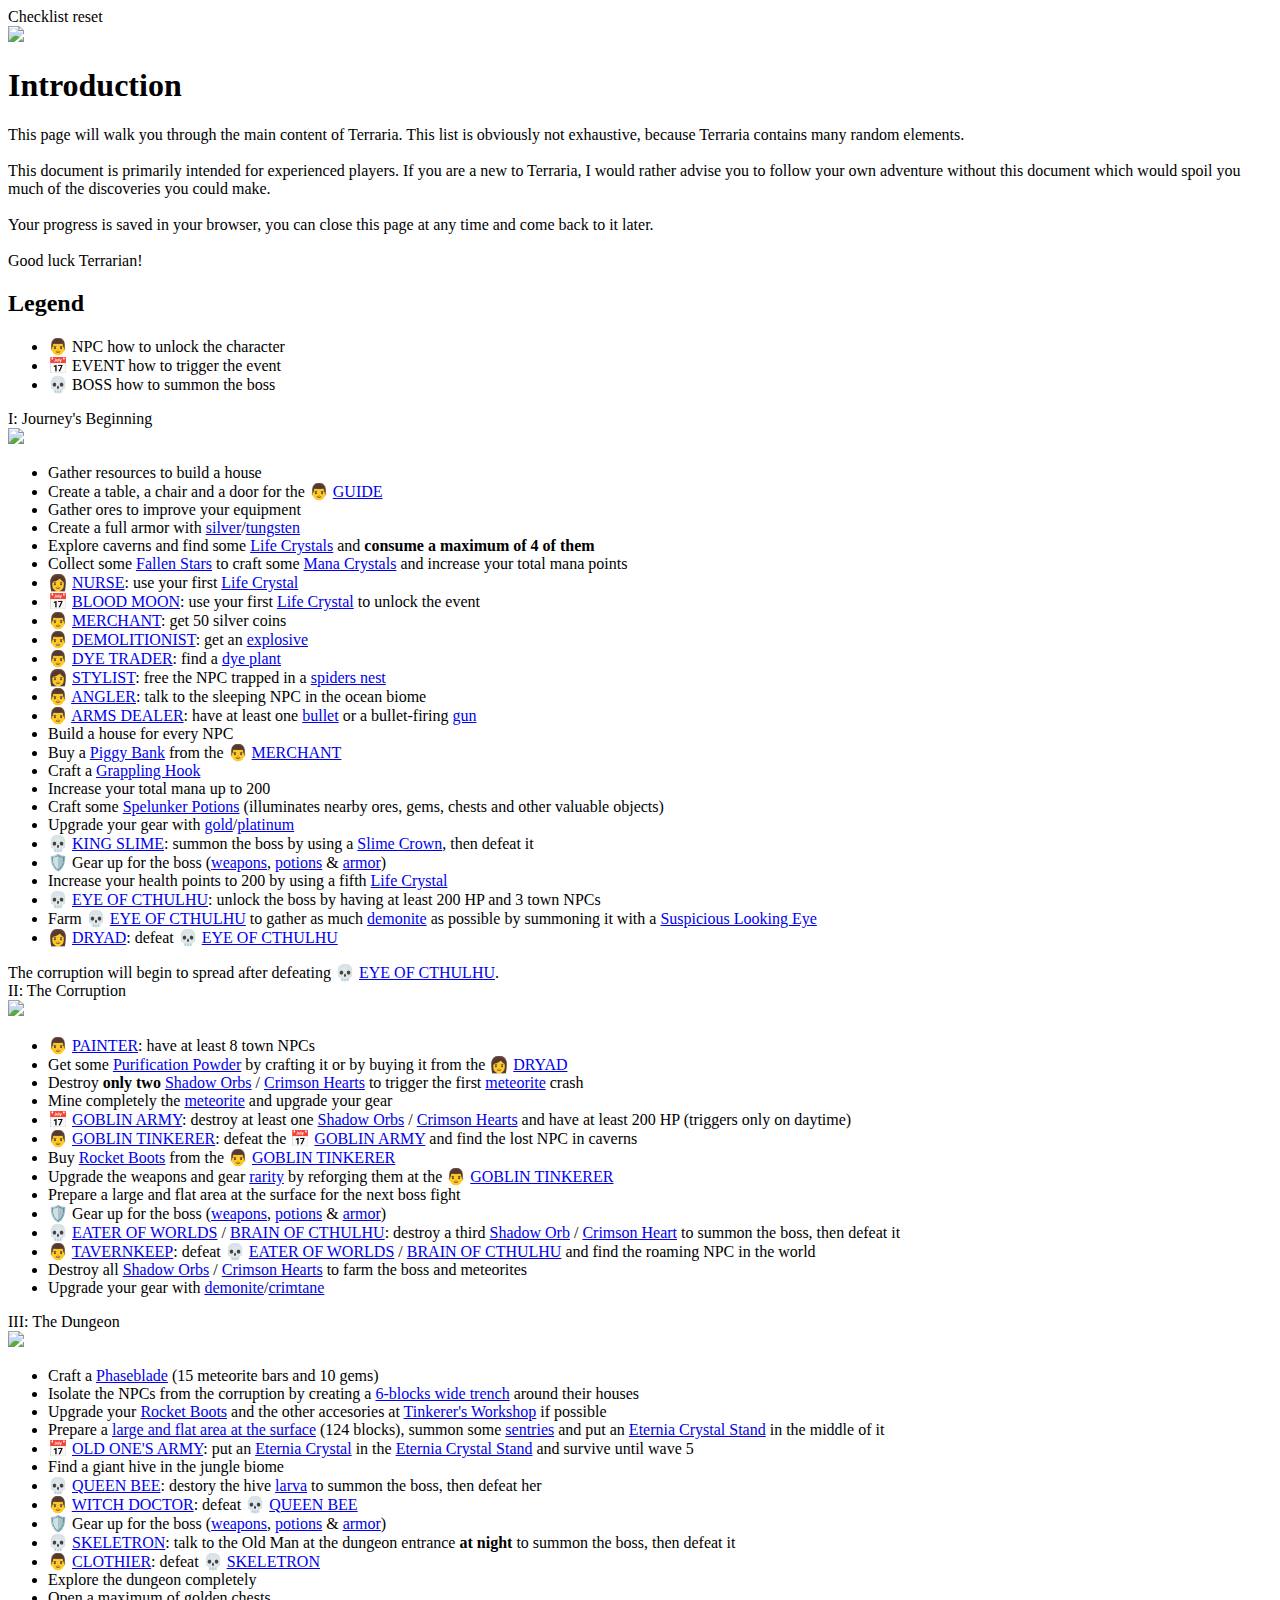
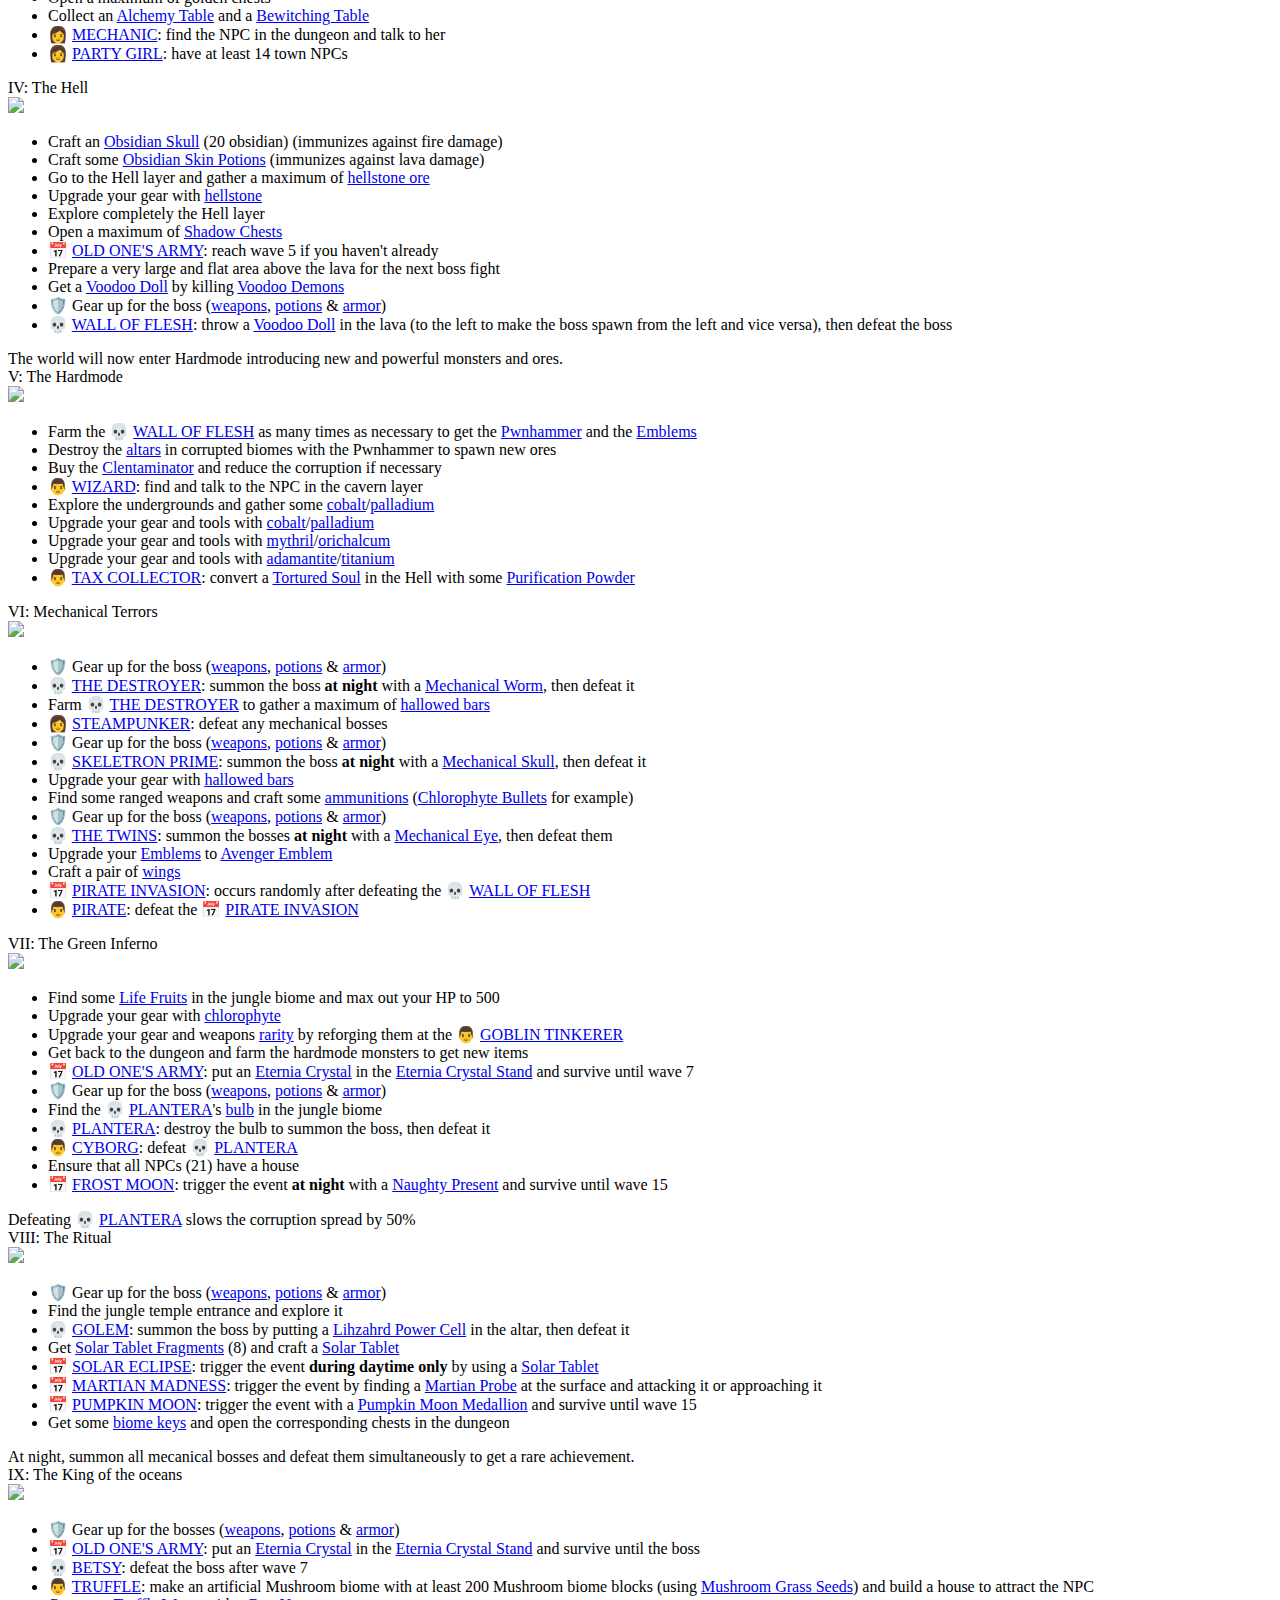
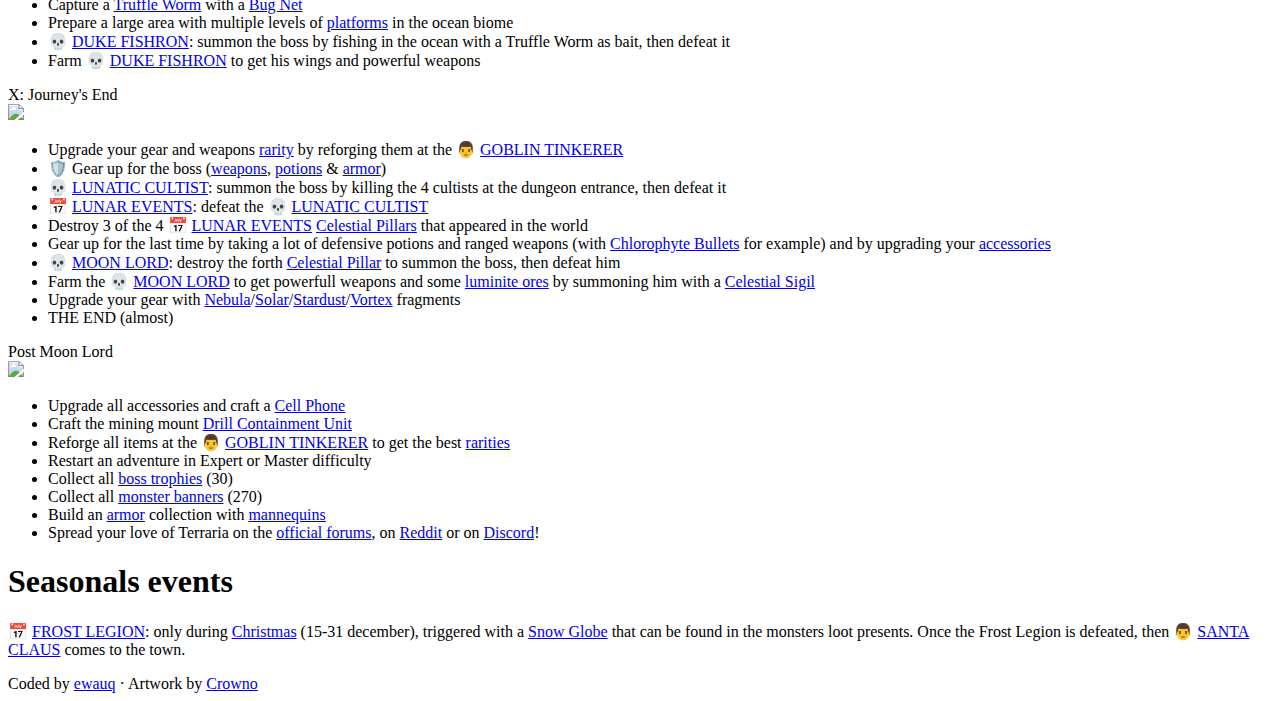
==== commit cae65e2f: "updated checklist data" ====
--- a/terraria-checklist/index.html
+++ b/terraria-checklist/index.html
@@ -100,7 +100,7 @@
             <span class="checkbox" name="tier-1-item-5"></span>
           </div>
           <div class="description">
-            Explore caverns and find some <a href="https://terraria.gamepedia.com/Crystal_Heart">Crystal Hearts</a> and
+            Explore caverns and find some <a href="https://terraria.gamepedia.com/Life_Crystal">Life Crystals</a> and
             <b>consume a maximum of 4 of them</b>
           </div>
         </li>
@@ -110,8 +110,8 @@
             <span class="checkbox" name="tier-1-item-6"></span>
           </div>
           <div class="description">
-            Collect some <a href="https://terraria.gamepedia.com/Fallen_Star">Fallen Stars</a> to craft a <a
-              href="https://terraria.gamepedia.com/Mana_Crystal">Mana Crystal</a> and increase your total mana points
+            Collect some <a href="https://terraria.gamepedia.com/Fallen_Star">Fallen Stars</a> to craft some <a
+              href="https://terraria.gamepedia.com/Mana_Crystal">Mana Crystals</a> and increase your total mana points
           </div>
         </li>
 
@@ -121,8 +121,7 @@
           </div>
           <div class="description">
             <span class="npc">👩 <a href="https://terraria.gamepedia.com/Nurse">NURSE</a></span>: use your first <a
-              href="https://terraria.gamepedia.com/Crystal_Heart">Crystal
-              Heart</a>
+              href="https://terraria.gamepedia.com/Life_Crystal">Life Crystal</a>
           </div>
         </li>
 
@@ -132,8 +131,7 @@
           </div>
           <div class="description">
             <span class="event">📅 <a href="https://terraria.gamepedia.com/Blood_Moon">BLOOD MOON</a></span>: use your
-            first <a href="https://terraria.gamepedia.com/Crystal_Heart">Crystal
-              Heart</a> to unlock the event
+            first <a href="https://terraria.gamepedia.com/Life_Crystal">Life Crystal</a> to unlock the event
           </div>
         </li>
 
@@ -163,7 +161,8 @@
             <span class="checkbox" name="tier-1-item-11"></span>
           </div>
           <div class="description">
-            <span class="npc">👨 <a href="https://terraria.gamepedia.com/Dye_Trader">DYE TRADER</a></span>: find a <a href="https://terraria.gamepedia.com/Plants#Dye_Plants">dye plant</a>
+            <span class="npc">👨 <a href="https://terraria.gamepedia.com/Dye_Trader">DYE TRADER</a></span>: find a <a
+              href="https://terraria.gamepedia.com/Plants#Dye_Plants">dye plant</a>
           </div>
         </li>
 
@@ -193,7 +192,8 @@
           </div>
           <div class="description">
             <span class="npc">👨 <a href="https://terraria.gamepedia.com/Arms_Dealer">ARMS DEALER</a></span>: have at
-            least one bullet or a bullet-firing <a href="https://terraria.gamepedia.com/Guns">gun</a>
+            least one <a href="https://terraria.gamepedia.com/Bullets">bullet</a> or a bullet-firing <a
+              href="https://terraria.gamepedia.com/Guns">gun</a>
           </div>
         </li>
 
@@ -241,7 +241,7 @@
           </div>
           <div class="description">
             Craft some <a href="https://terraria.gamepedia.com/Spelunker_Potion">Spelunker
-              Potions</a>
+              Potions</a> (illuminates nearby ores, gems, chests and other valuable objects)
           </div>
         </li>
 
@@ -261,7 +261,7 @@
           </div>
           <div class="description">
             <span class="boss">💀 <a href="https://terraria.gamepedia.com/King_Slime">KING SLIME</a></span>: summon the
-            boss by using a <a href="https://terraria.gamepedia.com/Slime_Crown">Slime Crown</a>, then defeat him
+            boss by using a <a href="https://terraria.gamepedia.com/Slime_Crown">Slime Crown</a>, then defeat it
           </div>
         </li>
 
@@ -282,7 +282,7 @@
           </div>
           <div class="description">
             Increase your health points to 200 by using a fifth <a
-              href="https://terraria.gamepedia.com/Crystal_Heart">Crystal Heart</a>
+              href="https://terraria.gamepedia.com/Life_Crystal">Life Crystal</a>
           </div>
         </li>
 
@@ -292,7 +292,7 @@
           </div>
           <div class="description">
             <span class="boss">💀 <a href="https://terraria.gamepedia.com/Eye_of_Cthulhu">EYE OF CTHULHU</a></span>:
-            unlock the boss by having at least 200 HP and 3 town NPC
+            unlock the boss by having at least 200 HP and 3 town NPCs
           </div>
         </li>
 
@@ -302,7 +302,8 @@
           </div>
           <div class="description">
             Farm <span class="boss">💀 <a href="https://terraria.gamepedia.com/Eye_of_Cthulhu">EYE OF
-                CTHULHU</a></span> to gather as much demonite as possible by summoning him with a <a
+                CTHULHU</a></span> to gather as much <a href="https://terraria.gamepedia.com/Demonite_Ore">demonite</a>
+            as possible by summoning it with a <a
               href="https://terraria.gamepedia.com/Suspicious_Looking_Eye">Suspicious Looking Eye</a>
           </div>
         </li>
@@ -360,13 +361,13 @@
             <span class="checkbox" name="tier-2-item-3"></span>
           </div>
           <div class="description">
-            Destroy <b>TWO</b> <a href="https://terraria.gamepedia.com/Shadow_Orb">Shadow
+            Destroy <b>only two</b> <a href="https://terraria.gamepedia.com/Shadow_Orb">Shadow
               Orbs</a> / <a href="https://terraria.gamepedia.com/Crimson_Heart">Crimson Hearts</a> to trigger the
             first <a href="https://terraria.gamepedia.com/Meteorite">meteorite</a> crash
           </div>
         </li>
 
-        <li>
+        <li class="indented">
           <div class="checkbox-container">
             <span class="checkbox" name="tier-2-item-4"></span>
           </div>
@@ -382,12 +383,12 @@
           <div class="description">
             <span class="event">📅 <a href="https://terraria.gamepedia.com/Goblin_Army">GOBLIN ARMY</a></span>: destroy
             at least one <a href="https://terraria.gamepedia.com/Shadow_Orb">Shadow Orbs</a> / <a
-              href="https://terraria.gamepedia.com/Crimson_Heart">Crimson Hearts</a> and get at least 200 health
-            points (triggers only on daytime)
-          </div>
-        </li>
-
-        <li>
+              href="https://terraria.gamepedia.com/Crimson_Heart">Crimson Hearts</a> and have at least 200 HP
+            (triggers only on daytime)
+          </div>
+        </li>
+
+        <li class="indented">
           <div class="checkbox-container">
             <span class="checkbox" name="tier-2-item-6"></span>
           </div>
@@ -448,7 +449,7 @@
                 href="https://terraria.gamepedia.com/Brain_of_Cthulhu">BRAIN OF CTHULHU</a></span>: destroy a third <a
               href="https://terraria.gamepedia.com/Shadow_Orb">Shadow Orb</a> / <a
               href="https://terraria.gamepedia.com/Crimson_Heart">Crimson Heart</a> to summon the boss, then
-            defeat him
+            defeat it
           </div>
         </li>
 
@@ -571,7 +572,7 @@
           </div>
         </li>
 
-        <li>
+        <li class="indented">
           <div class="checkbox-container">
             <span class="checkbox" name="tier-3-item-8"></span>
           </div>
@@ -598,12 +599,11 @@
           </div>
           <div class="description">
             <span class="boss">💀 <a href="https://terraria.gamepedia.com/Skeletron">SKELETRON</a></span>: talk to the
-            Old Man at the dungeon entrance <b>at night</b> to
-            summon the boss, then defeat him
-          </div>
-        </li>
-
-        <li>
+            Old Man at the dungeon entrance <b>at night</b> to summon the boss, then defeat it
+          </div>
+        </li>
+
+        <li class="indented">
           <div class="checkbox-container">
             <span class="checkbox" name="tier-3-item-11"></span>
           </div>
@@ -715,6 +715,34 @@
 
         <li>
           <div class="checkbox-container">
+            <span class="checkbox" name="tier-4-item-7"></span>
+          </div>
+          <div class="description">
+            Explore completely the Hell layer
+          </div>
+        </li>
+
+        <li class="indented">
+          <div class="checkbox-container">
+            <span class="checkbox" name="tier-4-item-8"></span>
+          </div>
+          <div class="description">
+            Open a maximum of <a href="https://terraria.gamepedia.com/Shadow_Chest">Shadow Chests</a>
+          </div>
+        </li>
+
+        <li>
+          <div class="checkbox-container">
+            <span class="checkbox" name="tier-4-item-9"></span>
+          </div>
+          <div class="description">
+            <span class="event">📅 <a href="https://terraria.gamepedia.com/Old_One%27s_Army">OLD ONE'S ARMY</a></span>:
+            reach wave 5 if you haven't already
+          </div>
+        </li>
+
+        <li class="spaced">
+          <div class="checkbox-container">
             <span class="checkbox" name="tier-4-item-5"></span>
           </div>
           <div class="description">
@@ -729,34 +757,6 @@
           <div class="description">
             Get a <a href="https://terraria.gamepedia.com/Guide_Voodoo_Doll">Voodoo Doll</a> by killing <a
               href="https://terraria.gamepedia.com/Voodoo_Demon">Voodoo Demons</a>
-          </div>
-        </li>
-
-        <li>
-          <div class="checkbox-container">
-            <span class="checkbox" name="tier-4-item-7"></span>
-          </div>
-          <div class="description">
-            Explore completely the Hell layer
-          </div>
-        </li>
-
-        <li>
-          <div class="checkbox-container">
-            <span class="checkbox" name="tier-4-item-8"></span>
-          </div>
-          <div class="description">
-            Open a maximum of <a href="https://terraria.gamepedia.com/Shadow_Chest">Shadow Chests</a>
-          </div>
-        </li>
-
-        <li>
-          <div class="checkbox-container">
-            <span class="checkbox" name="tier-4-item-9"></span>
-          </div>
-          <div class="description">
-            <span class="event">📅 <a href="https://terraria.gamepedia.com/Old_One%27s_Army">OLD ONE'S ARMY</a></span>:
-            reach wave 5 if you haven't already
           </div>
         </li>
 
@@ -816,7 +816,7 @@
             <span class="checkbox" name="tier-5-item-2"></span>
           </div>
           <div class="description">
-            Destroy the <a href="https://terraria.gamepedia.com/Altars">Altars</a> in corrupted biomes with the
+            Destroy the <a href="https://terraria.gamepedia.com/Altars">altars</a> in corrupted biomes with the
             Pwnhammer to spawn new ores
           </div>
         </li>
@@ -841,7 +841,7 @@
           </div>
         </li>
 
-        <li>
+        <li class="spaced">
           <div class="checkbox-container">
             <span class="checkbox" name="tier-5-item-5"></span>
           </div>
@@ -881,13 +881,13 @@
           </div>
         </li>
 
-        <li>
+        <li class="spaced">
           <div class="checkbox-container">
             <span class="checkbox" name="tier-5-item-9"></span>
           </div>
           <div class="description">
             <span class="npc">👨 <a href="https://terraria.gamepedia.com/Tax_Collector">TAX COLLECTOR</a></span>:
-            convert a <a href="https://terraria.gamepedia.com/Tortured_Soul">Tortured Soul</a> in Hell with some <a
+            convert a <a href="https://terraria.gamepedia.com/Tortured_Soul">Tortured Soul</a> in the Hell with some <a
               href="https://terraria.gamepedia.com/Thrown_Powder">Purification Powder</a>
           </div>
         </li>
@@ -922,7 +922,7 @@
           <div class="description">
             <span class="boss">💀 <a href="https://terraria.gamepedia.com/The_Destroyer">THE DESTROYER</a></span>:
             summon the boss <b>at night</b> with a <a href="https://terraria.gamepedia.com/Mechanical_Worm">Mechanical
-              Worm</a>, then defeat him
+              Worm</a>, then defeat it
           </div>
         </li>
 
@@ -936,13 +936,35 @@
           </div>
         </li>
 
-        <li>
+        <li class="indented">
           <div class="checkbox-container">
             <span class="checkbox" name="tier-6-item-4"></span>
           </div>
           <div class="description">
             <span class="npc">👩 <a href="https://terraria.gamepedia.com/Steampunker">STEAMPUNKER</a></span>: defeat any
             mechanical bosses
+          </div>
+        </li>
+
+        <li class="spaced">
+          <div class="checkbox-container">
+            <span class="checkbox" name="tier-6-item-7"></span>
+          </div>
+          <div class="description">
+            🛡️ Gear up for the boss (<a href="https://terraria.gamepedia.com/Weapons">weapons</a>, <a
+              href="https://terraria.gamepedia.com/Potions">potions</a> & <a
+              href="https://terraria.gamepedia.com/Armor">armor</a>)
+          </div>
+        </li>
+
+        <li>
+          <div class="checkbox-container">
+            <span class="checkbox" name="tier-6-item-8"></span>
+          </div>
+          <div class="description">
+            <span class="boss">💀 <a href="https://terraria.gamepedia.com/Skeletron_Prime">SKELETRON PRIME</a></span>:
+            summon the boss <b>at night</b> with a <a href="https://terraria.gamepedia.com/Mechanical_Skull">Mechanical
+              Skull</a>, then defeat it
           </div>
         </li>
 
@@ -968,7 +990,7 @@
 
         <li class="spaced">
           <div class="checkbox-container">
-            <span class="checkbox" name="tier-6-item-7"></span>
+            <span class="checkbox" name="tier-6-item-9"></span>
           </div>
           <div class="description">
             🛡️ Gear up for the boss (<a href="https://terraria.gamepedia.com/Weapons">weapons</a>, <a
@@ -979,34 +1001,12 @@
 
         <li>
           <div class="checkbox-container">
-            <span class="checkbox" name="tier-6-item-8"></span>
-          </div>
-          <div class="description">
-            <span class="boss">💀 <a href="https://terraria.gamepedia.com/Skeletron_Prime">SKELETRON PRIME</a></span>:
-            summon the boss <b>at night</b> with a <a href="https://terraria.gamepedia.com/Mechanical_Skull">Mechanical
-              Skull</a>, then defeat him
-          </div>
-        </li>
-
-        <li class="spaced">
-          <div class="checkbox-container">
-            <span class="checkbox" name="tier-6-item-9"></span>
-          </div>
-          <div class="description">
-            🛡️ Gear up for the boss (<a href="https://terraria.gamepedia.com/Weapons">weapons</a>, <a
-              href="https://terraria.gamepedia.com/Potions">potions</a> & <a
-              href="https://terraria.gamepedia.com/Armor">armor</a>)
-          </div>
-        </li>
-
-        <li>
-          <div class="checkbox-container">
             <span class="checkbox" name="tier-6-item-10"></span>
           </div>
           <div class="description">
             <span class="boss">💀 <a href="https://terraria.gamepedia.com/The_Twins">THE TWINS</a></span>: summon the
-            bosses <b>at night</b> with a <a href="https://terraria.gamepedia.com/Mechanical_Eye">Mechanical Eye</a>, then
-            defeat them
+            bosses <b>at night</b> with a <a href="https://terraria.gamepedia.com/Mechanical_Eye">Mechanical Eye</a>,
+            then defeat them
           </div>
         </li>
 
@@ -1015,7 +1015,8 @@
             <span class="checkbox" name="tier-6-item-11"></span>
           </div>
           <div class="description">
-            Upgrade your <a href="https://terraria.gamepedia.com/Emblem">Emblems</a> to <a href="https://terraria.gamepedia.com/Avenger_Emblem">Avenger Emblem</a>
+            Upgrade your <a href="https://terraria.gamepedia.com/Emblem">Emblems</a> to <a
+              href="https://terraria.gamepedia.com/Avenger_Emblem">Avenger Emblem</a>
           </div>
         </li>
 
@@ -1067,7 +1068,7 @@
           </div>
           <div class="description">
             Find some <a href="https://terraria.gamepedia.com/Life_Fruit">Life Fruits</a> in the jungle biome and max
-            out your health points to 500
+            out your HP to 500
           </div>
         </li>
 
@@ -1143,7 +1144,7 @@
           </div>
         </li>
 
-        <li>
+        <li class="indented">
           <div class="checkbox-container">
             <span class="checkbox" name="tier-7-item-9"></span>
           </div>
@@ -1218,8 +1219,7 @@
           <div class="description">
             <span class="boss">💀 <a href="https://terraria.gamepedia.com/Golem">GOLEM</a></span>: summon the boss by
             putting a <a href="https://terraria.gamepedia.com/Lihzahrd_Power_Cell">Lihzahrd Power Cell</a> in the altar,
-            then
-            defeat him
+            then defeat it
           </div>
         </li>
 
@@ -1268,7 +1268,7 @@
           </div>
         </li>
 
-        <li>
+        <li class="spaced">
           <div class="checkbox-container">
             <span class="checkbox" name="tier-8-item-8"></span>
           </div>
@@ -1366,9 +1366,7 @@
           </div>
           <div class="description">
             <span class="boss">💀 <a href="https://terraria.gamepedia.com/Duke_Fishron">DUKE FISHRON</a></span>: summon
-            the boss by fishing in the ocean with a
-            Truffle Worm as
-            bait, then defeat him
+            the boss by fishing in the ocean with a Truffle Worm as bait, then defeat it
           </div>
         </li>
 
@@ -1421,13 +1419,11 @@
           </div>
           <div class="description">
             <span class="boss">💀 <a href="https://terraria.gamepedia.com/Lunatic_Cultist">LUNATIC CULTIST</a></span>:
-            summon the boss by killing the 4 cultists at
-            the dungeon
-            entrance, then defeat him
-          </div>
-        </li>
-
-        <li>
+            summon the boss by killing the 4 cultists at the dungeon entrance, then defeat it
+          </div>
+        </li>
+
+        <li class="indented">
           <div class="checkbox-container">
             <span class="checkbox" name="tier-10-item-4"></span>
           </div>
@@ -1438,7 +1434,7 @@
           </div>
         </li>
 
-        <li>
+        <li class="indented">
           <div class="checkbox-container">
             <span class="checkbox" name="tier-10-item-5"></span>
           </div>
@@ -1466,7 +1462,8 @@
           </div>
           <div class="description">
             <span class="boss">💀 <a href="https://terraria.gamepedia.com/Moon_Lord">MOON LORD</a></span>: destroy the
-            forth Celestial Pillar to summon the boss, then defeat him </div>
+            forth <a href="https://terraria.gamepedia.com/Celestial_Pillars">Celestial Pillar</a> to summon the boss,
+            then defeat him </div>
         </li>
         <li class="indented">
           <div class="checkbox-container">
@@ -1556,7 +1553,7 @@
             <span class="checkbox" name="godlike-item-5"></span>
           </div>
           <div class="description">
-            Collect all <a href="https://terraria.gamepedia.com/Trophies">trophées de boss</a> (30)
+            Collect all <a href="https://terraria.gamepedia.com/Trophies">boss trophies</a> (30)
           </div>
         </li>
 
@@ -1576,6 +1573,17 @@
           <div class="description">
             Build an <a href="https://terraria.gamepedia.com/Armor">armor</a> collection with <a
               href="https://terraria.gamepedia.com/Mannequin">mannequins</a>
+          </div>
+        </li>
+
+        <li>
+          <div class="checkbox-container">
+            <span class="checkbox" name="godlike-item-8"></span>
+          </div>
+          <div class="description">
+            Spread your love of Terraria on the <a href="https://forums.terraria.org/index.php">official forums</a>, on
+            <a href="https://www.reddit.com/r/Terraria/">Reddit</a> or on <a
+              href="https://discordapp.com/invite/terraria">Discord</a>!
           </div>
         </li>
 
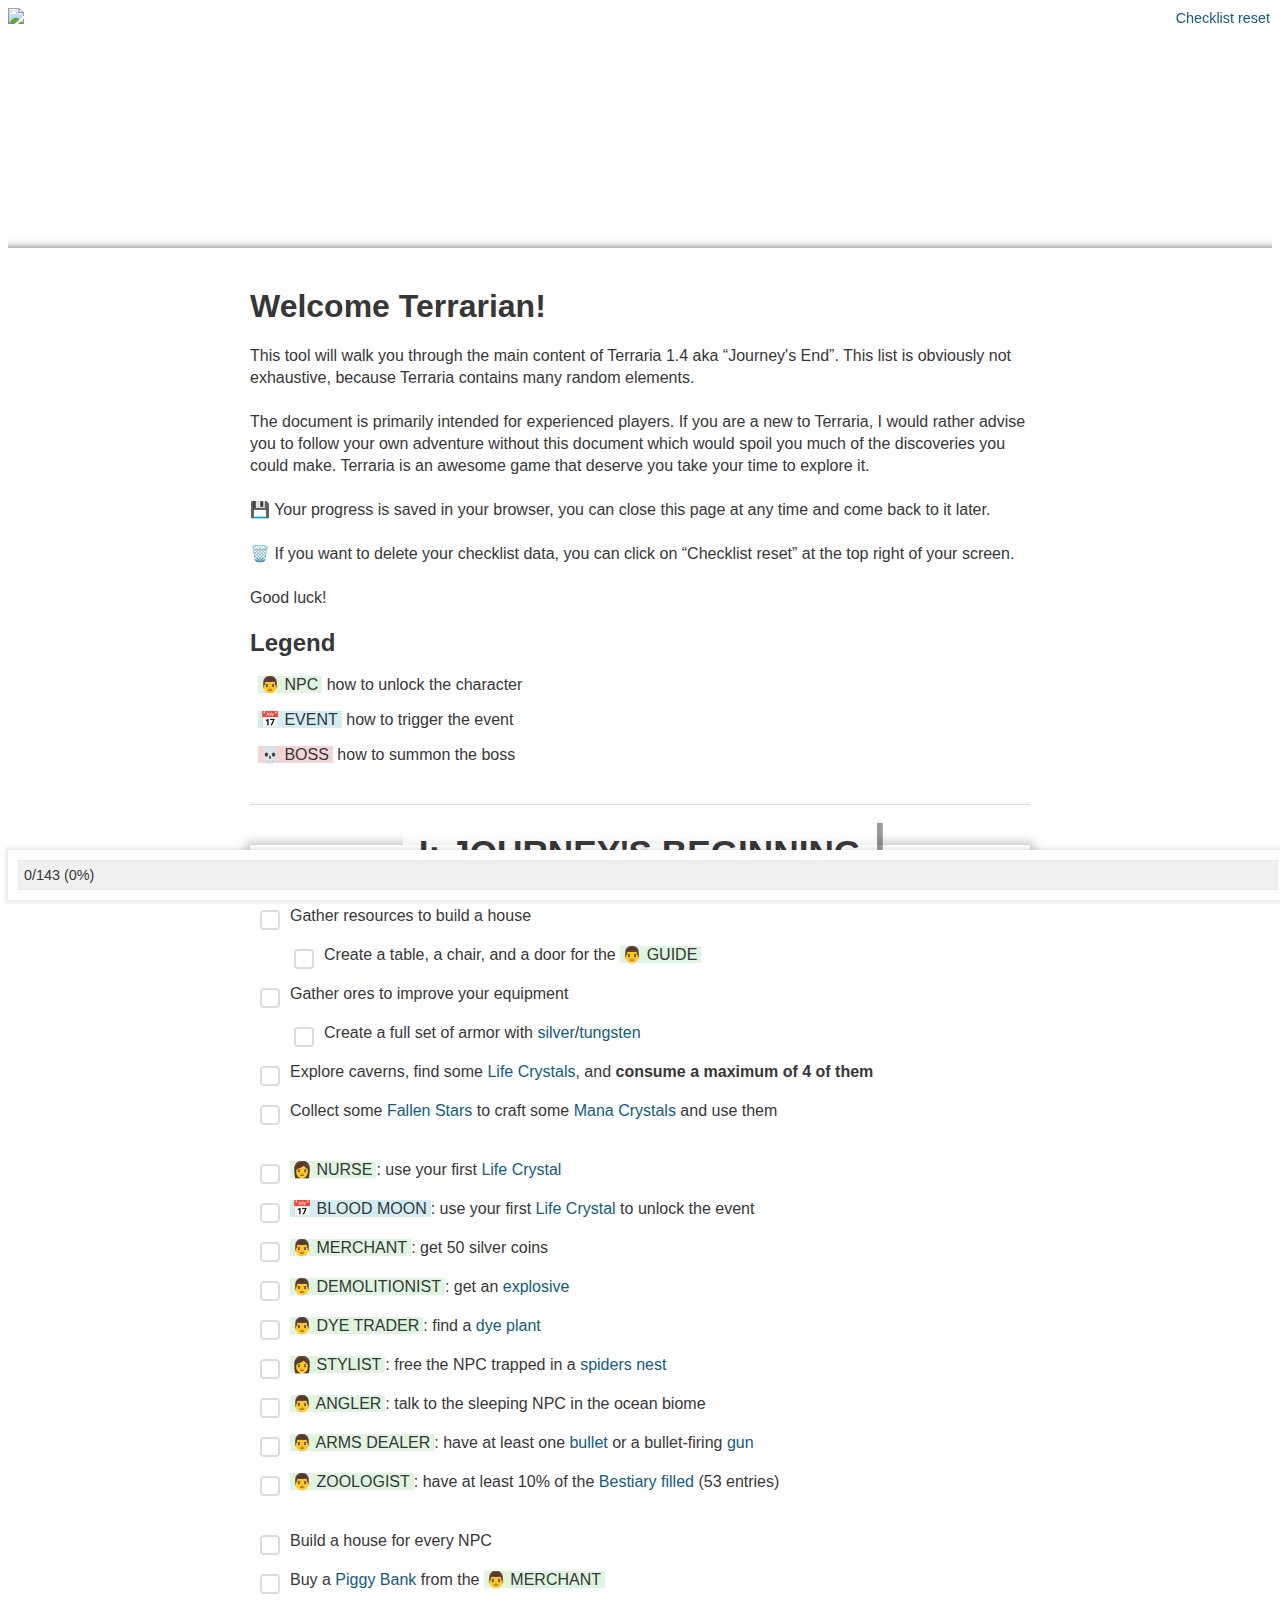
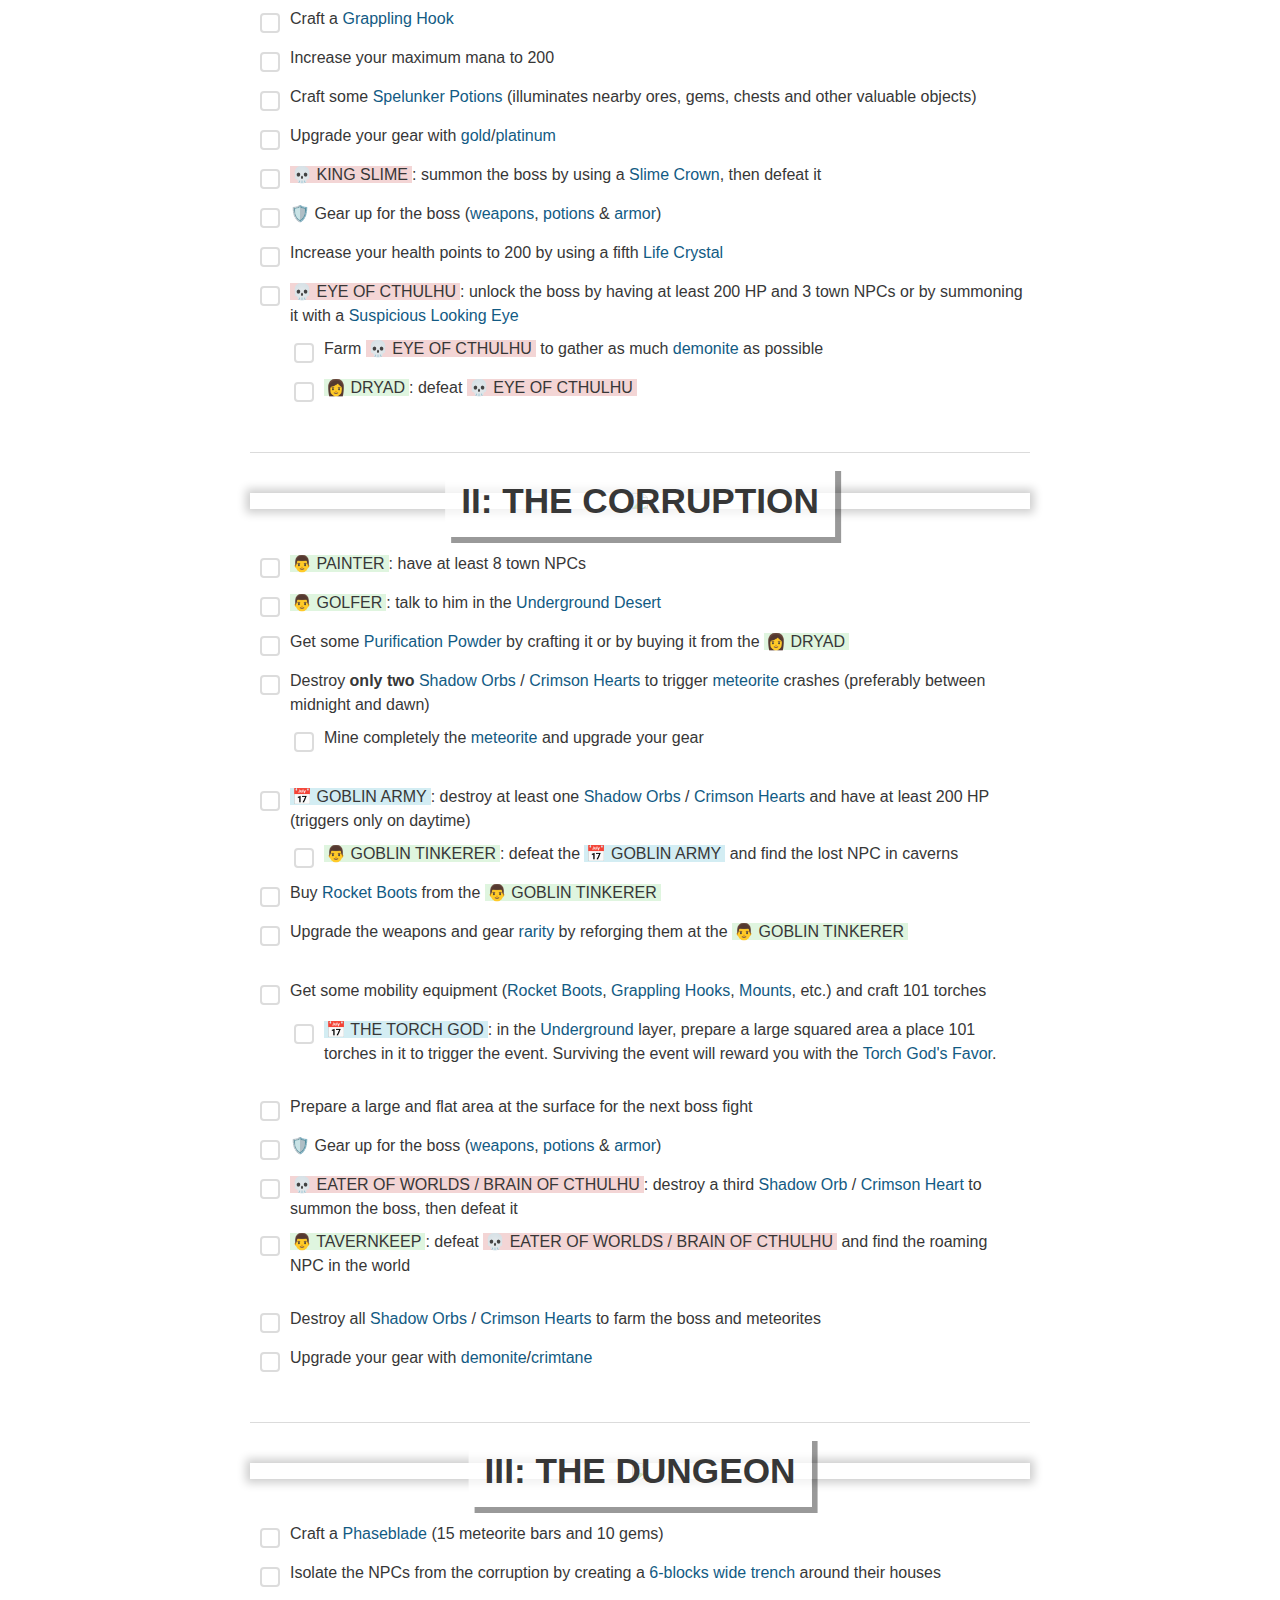
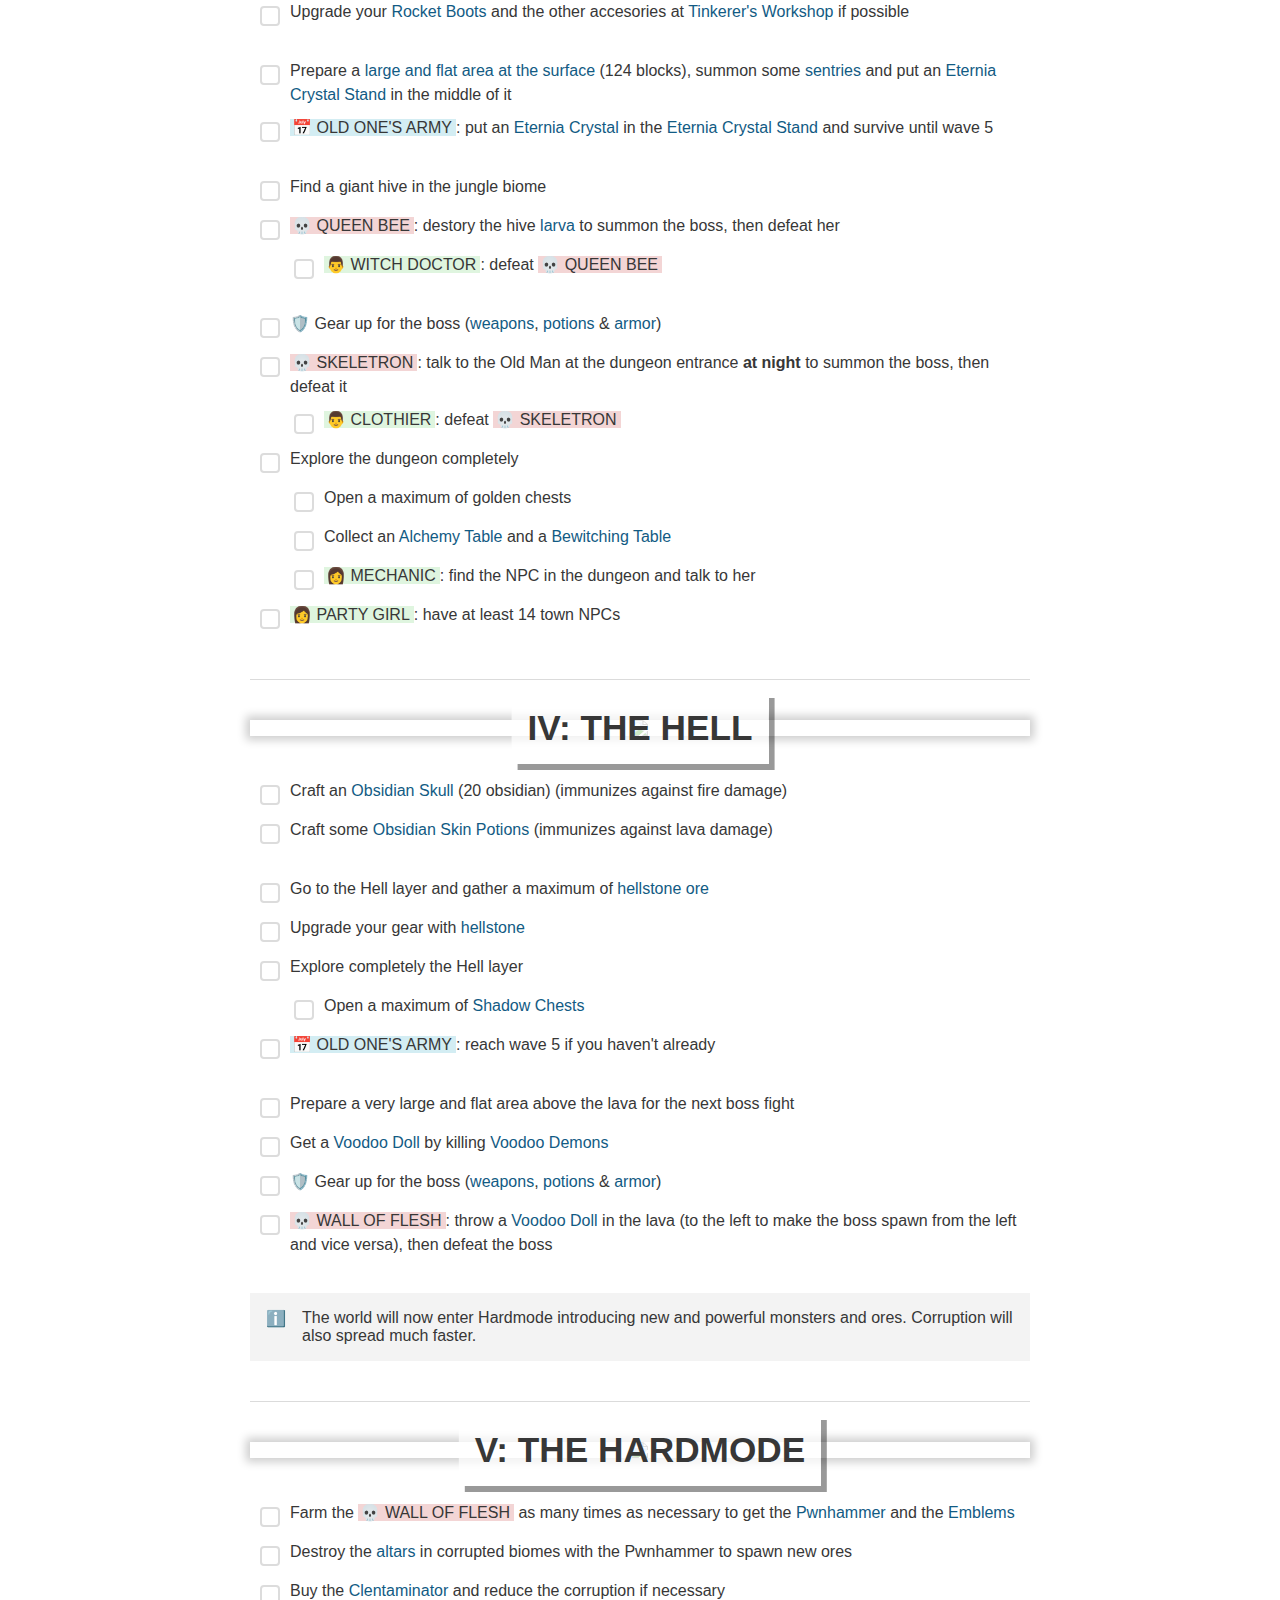
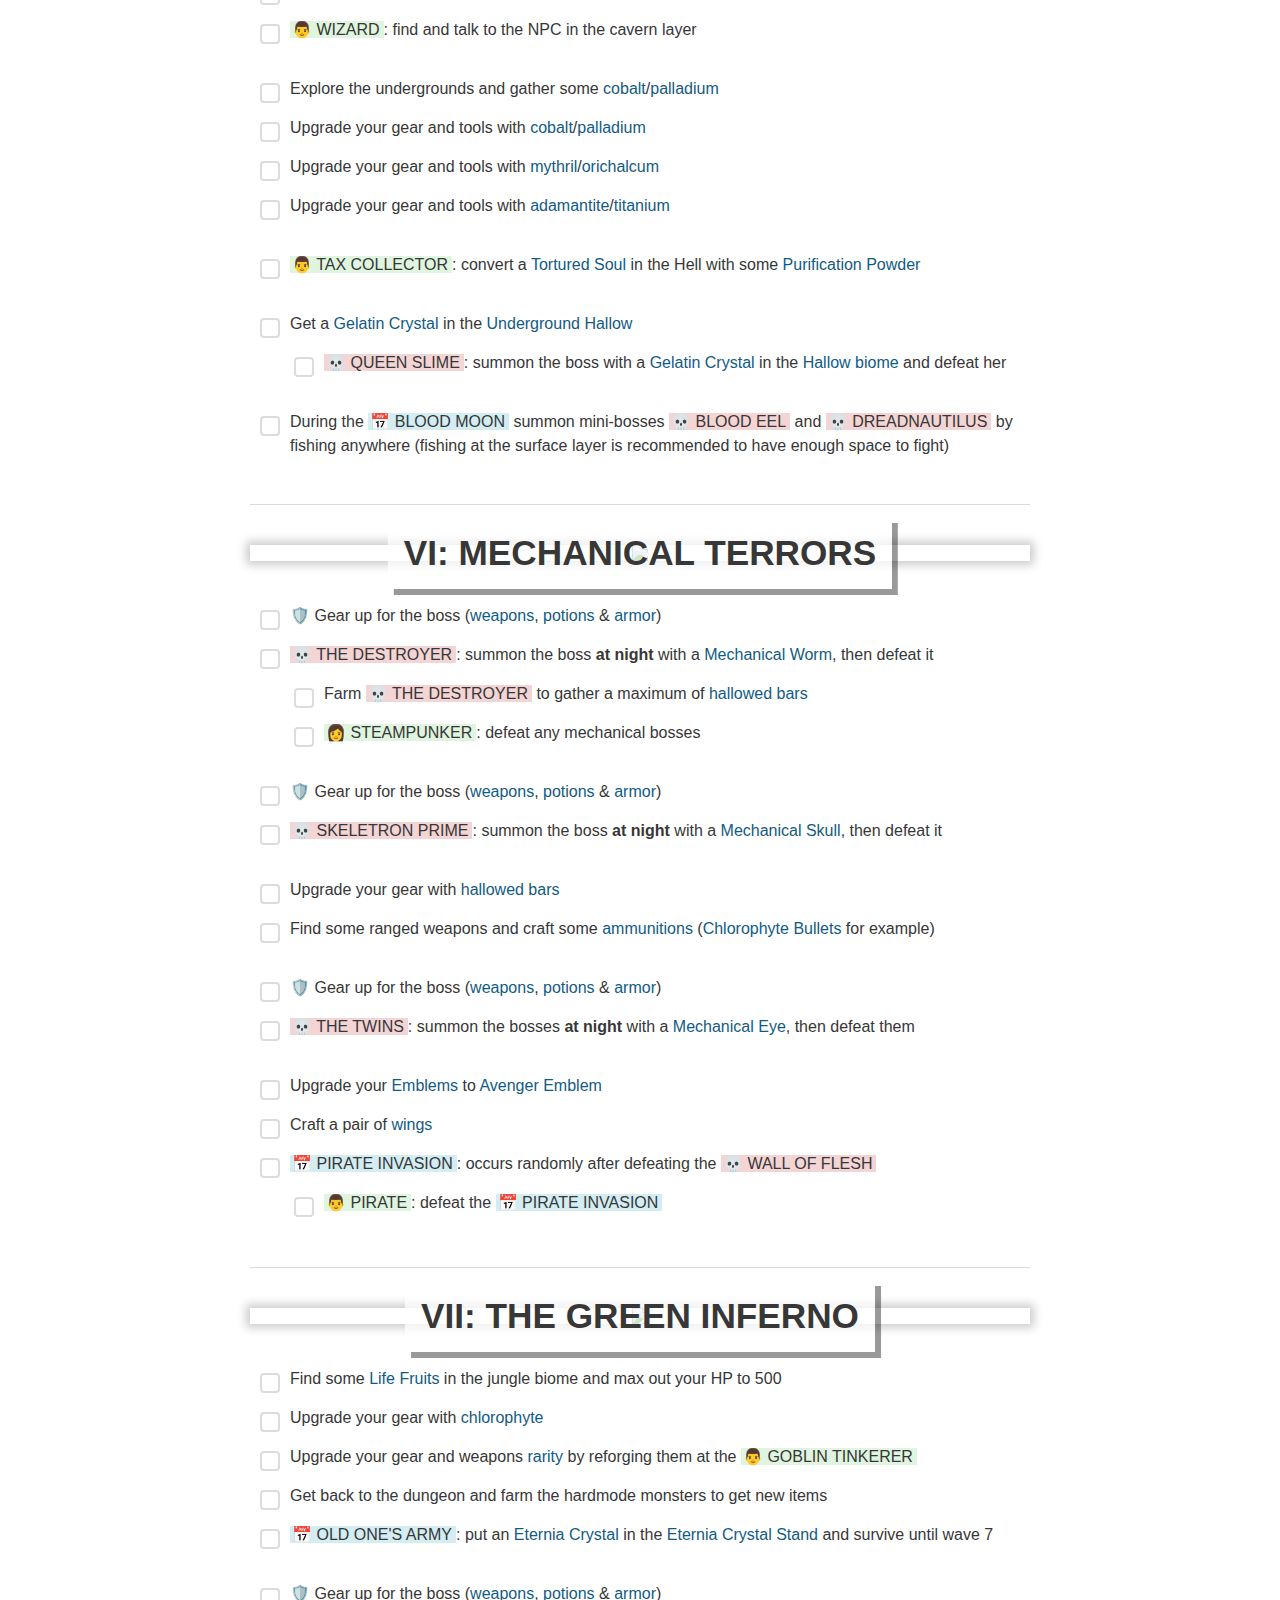
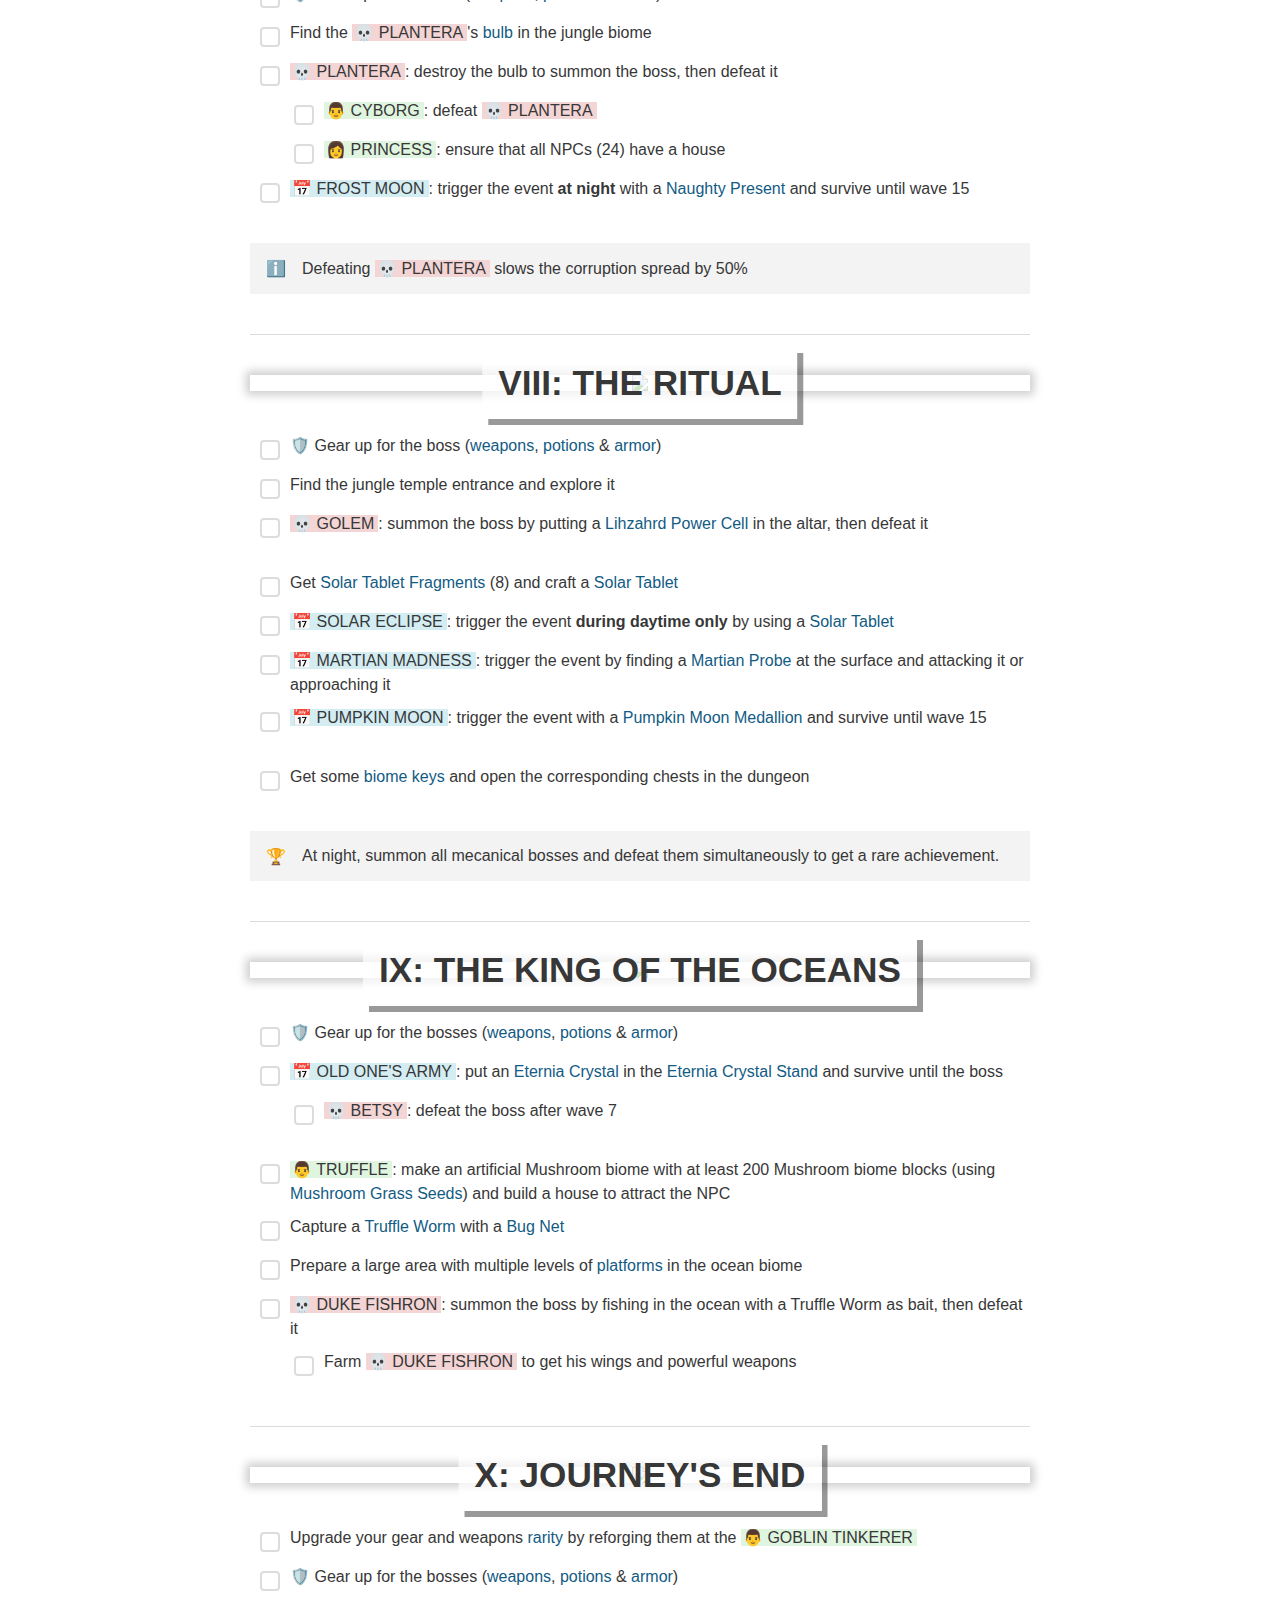
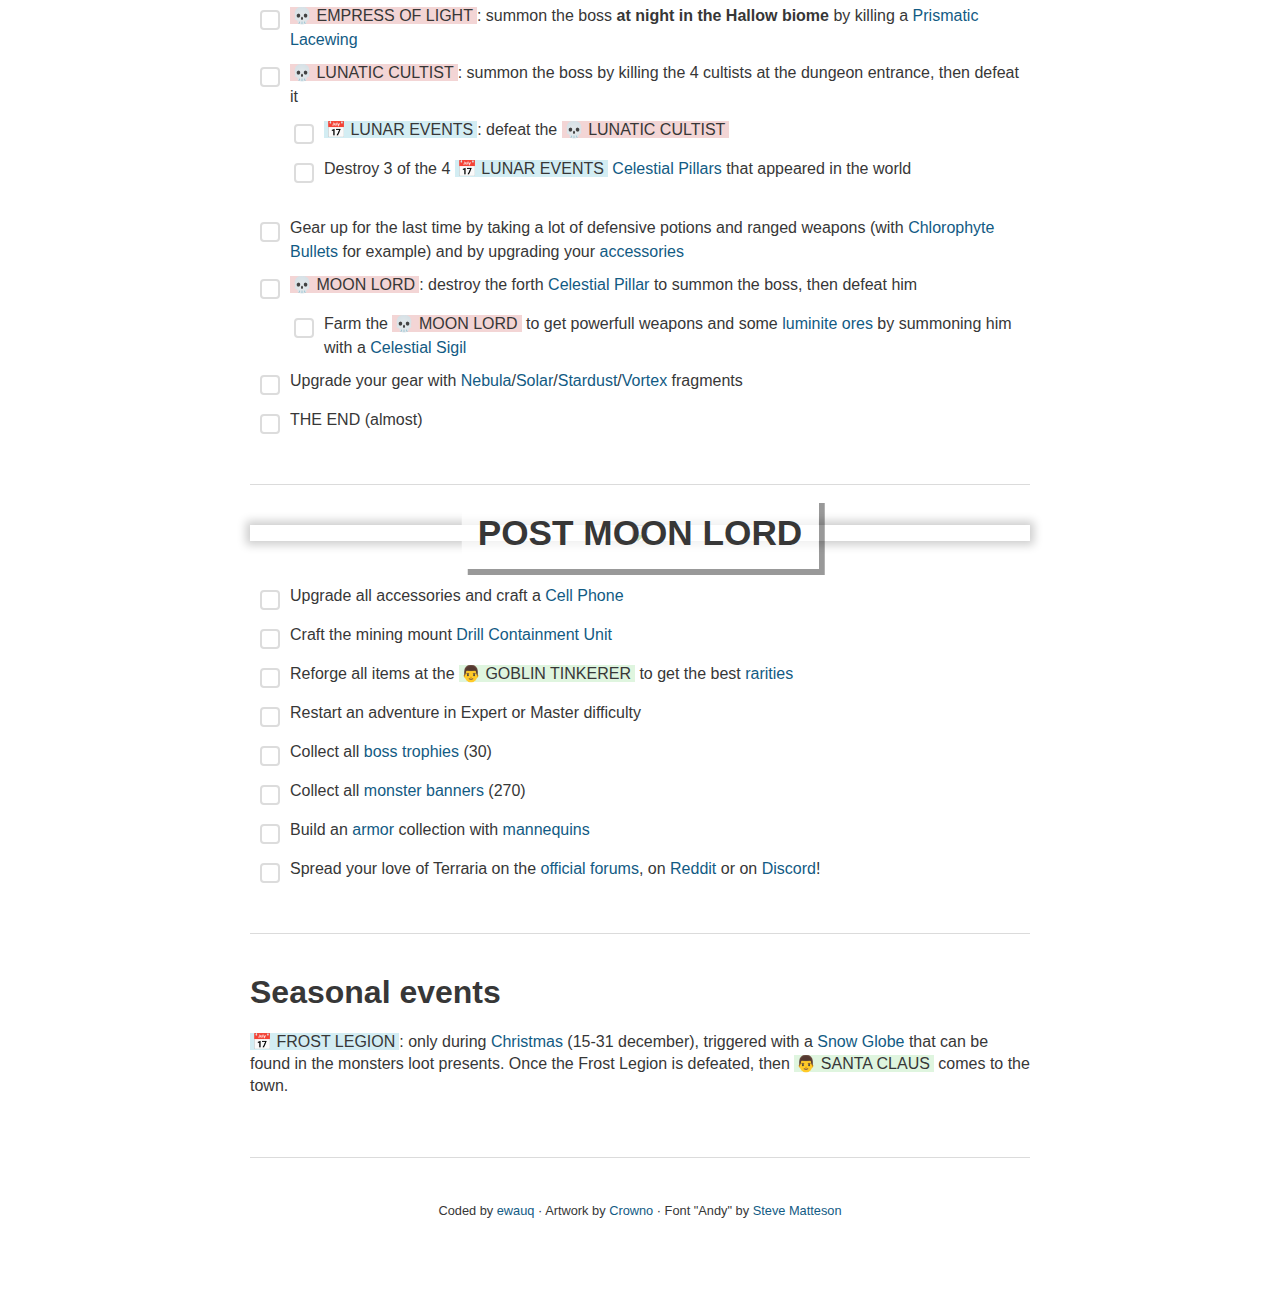
==== commit ec0341a7: "Fix a broken link" ====
--- a/terraria-checklist/index.html
+++ b/terraria-checklist/index.html
@@ -1,21 +1,24 @@
 <!DOCTYPE html>
-<html lang="fr">
+<html lang="en">
 
 <head>
+  <title>Terraria 1.4 Progression Checklist</title>
   <meta charset="UTF-8">
+  <meta name="keywords" content="terraria, checklist, help, progression, walkthrough, tracking, bosses, items, weapons, collection">
+  <meta name="robots" content="index, follow">
   <meta name="viewport" content="width=device-width, initial-scale=1.0">
-  <meta property="og:title" content="Progression Checklist for Terraria">
-  <meta property="og:description" content="Track your progress so you don't miss anything!">
+  <meta property="og:title" content="Progression Checklist for Terraria 1.4">
+  <meta property="og:description" content="Track your progress on a single page on any devices so you don't miss anything!">
+  <meta name="description" content="Track your progress on a single page on any devices so you don't miss anything!">
   <meta property="og:url" content="https://ewauq.github.io/terraria-checklist/">
-  <link href="https://fonts.googleapis.com/css2?family=Open+Sans+Condensed:wght@700&display=swap" rel="stylesheet">
+  <!-- <link href="https://fonts.googleapis.com/css2?family=Open+Sans+Condensed:wght@700&display=swap" rel="stylesheet"> -->
+  <link href="//db.onlinewebfonts.com/c/775c3814e9c1f228d495333e07580d59?family=Andy" rel="stylesheet" type="text/css"/> 
   <link rel="stylesheet" href="styles/normalize.css">
   <link rel="stylesheet" href="styles/main.css">
   <link rel="shortcut icon" href="imgs/favicon.png" type="image/png">
-  <title>Progression Checklist | Terraria</title>
 </head>
 
 <body>
-
   <div class="reset">
     <a name="reset">Checklist reset</a>
   </div>
@@ -26,18 +29,22 @@
 
   <div class="page">
     <section>
-      <h1>Introduction</h1>
+      <h1>Welcome Terrarian!</h1>
       <p>
-        This page will walk you through the main content of Terraria.
+        This tool will walk you through the main content of Terraria 1.4 aka “Journey's End”.
         This list is obviously not exhaustive, because Terraria contains many random elements.
         <br /><br />
-        This document is primarily intended for experienced players.
+        The document is primarily intended for experienced players.
         If you are a new to Terraria, I would rather advise you to follow your own adventure without
-        this document which would spoil you much of the discoveries you could make.
+        this document which would spoil you much of the discoveries you could make. Terraria is an
+        awesome game that deserve you take your time to explore it.
         <br /><br />
-        Your progress is saved in your browser, you can close this page at any time and come back to it later.
+        💾 Your progress is saved in your browser, you can close this page at any time and come back to it later.
         <br /><br />
-        Good luck Terrarian!
+        🗑️ If you want to delete your checklist data, you can click on “Checklist reset” at the top right of your
+        screen.
+        <br /><br />
+        Good luck!
       </p>
 
       <h2>Legend</h2>
@@ -59,7 +66,7 @@
 
         <li>
           <div class="checkbox-container">
-            <span class="checkbox" name="tier-1-item-1"></span>
+            <input type="checkbox" autocomplete="off" name="tier-1-item-1">
           </div>
           <div class="description">
             Gather resources to build a house
@@ -68,17 +75,17 @@
 
         <li class="indented">
           <div class="checkbox-container">
-            <span class="checkbox" name="tier-1-item-2"></span>
-          </div>
-          <div class="description">
-            Create a table, a chair and a door for the <span class="npc">👨 <a
-                href="https://terraria.gamepedia.com/Guide">GUIDE</a></span>
-          </div>
-        </li>
-
-        <li>
-          <div class="checkbox-container">
-            <span class="checkbox" name="tier-1-item-3"></span>
+            <input type="checkbox" autocomplete="off" name="tier-1-item-2">
+          </div>
+          <div class="description">
+            Create a table, a chair, and a door for the <span class="npc">👨 <a
+                href="https://terraria.fandom.com/wiki/Guide">GUIDE</a></span>
+          </div>
+        </li>
+
+        <li>
+          <div class="checkbox-container">
+            <input type="checkbox" autocomplete="off" name="tier-1-item-3">
           </div>
           <div class="description">
             Gather ores to improve your equipment
@@ -87,60 +94,60 @@
 
         <li class="indented">
           <div class="checkbox-container">
-            <span class="checkbox" name="tier-1-item-4"></span>
-          </div>
-          <div class="description">
-            Create a full armor with <a href="https://terraria.gamepedia.com/Silver_Ore">silver</a>/<a
-              href="https://terraria.gamepedia.com/Tungsten_Ore">tungsten</a>
-          </div>
-        </li>
-
-        <li>
-          <div class="checkbox-container">
-            <span class="checkbox" name="tier-1-item-5"></span>
-          </div>
-          <div class="description">
-            Explore caverns and find some <a href="https://terraria.gamepedia.com/Life_Crystal">Life Crystals</a> and
+            <input type="checkbox" autocomplete="off" name="tier-1-item-4">
+          </div>
+          <div class="description">
+            Create a full set of armor with <a href="https://terraria.fandom.com/wiki/Silver_Ore">silver</a>/<a
+              href="https://terraria.fandom.com/wiki/Tungsten_Ore">tungsten</a>
+          </div>
+        </li>
+
+        <li>
+          <div class="checkbox-container">
+            <input type="checkbox" autocomplete="off" name="tier-1-item-5">
+          </div>
+          <div class="description">
+            Explore caverns, find some <a href="https://terraria.fandom.com/wiki/Life_Crystal">Life Crystals</a>, and
             <b>consume a maximum of 4 of them</b>
           </div>
         </li>
 
         <li>
           <div class="checkbox-container">
-            <span class="checkbox" name="tier-1-item-6"></span>
-          </div>
-          <div class="description">
-            Collect some <a href="https://terraria.gamepedia.com/Fallen_Star">Fallen Stars</a> to craft some <a
-              href="https://terraria.gamepedia.com/Mana_Crystal">Mana Crystals</a> and increase your total mana points
-          </div>
-        </li>
-
-        <li class="spaced">
-          <div class="checkbox-container">
-            <span class="checkbox" name="tier-1-item-7"></span>
-          </div>
-          <div class="description">
-            <span class="npc">👩 <a href="https://terraria.gamepedia.com/Nurse">NURSE</a></span>: use your first <a
-              href="https://terraria.gamepedia.com/Life_Crystal">Life Crystal</a>
-          </div>
-        </li>
-
-        <li>
-          <div class="checkbox-container">
-            <span class="checkbox" name="tier-1-item-8"></span>
-          </div>
-          <div class="description">
-            <span class="event">📅 <a href="https://terraria.gamepedia.com/Blood_Moon">BLOOD MOON</a></span>: use your
-            first <a href="https://terraria.gamepedia.com/Life_Crystal">Life Crystal</a> to unlock the event
-          </div>
-        </li>
-
-        <li>
-          <div class="checkbox-container">
-            <span class="checkbox" name="tier-1-item-9"></span>
-          </div>
-          <div class="description">
-            <span class="npc">👨 <a href="https://terraria.gamepedia.com/Merchant">MERCHANT</a></span>: get 50 silver
+            <input type="checkbox" autocomplete="off" name="tier-1-item-6">
+          </div>
+          <div class="description">
+            Collect some <a href="https://terraria.fandom.com/wiki/Fallen_Star">Fallen Stars</a> to craft some <a
+              href="https://terraria.fandom.com/wiki/Mana_Crystal">Mana Crystals</a> and use them
+          </div>
+        </li>
+
+        <li class="spaced">
+          <div class="checkbox-container">
+            <input type="checkbox" autocomplete="off" name="tier-1-item-7">
+          </div>
+          <div class="description">
+            <span class="npc">👩 <a href="https://terraria.fandom.com/wiki/Nurse">NURSE</a></span>: use your first <a
+              href="https://terraria.fandom.com/wiki/Life_Crystal">Life Crystal</a>
+          </div>
+        </li>
+
+        <li>
+          <div class="checkbox-container">
+            <input type="checkbox" autocomplete="off" name="tier-1-item-8">
+          </div>
+          <div class="description">
+            <span class="event">📅 <a href="https://terraria.fandom.com/wiki/Blood_Moon">BLOOD MOON</a></span>: use your
+            first <a href="https://terraria.fandom.com/wiki/Life_Crystal">Life Crystal</a> to unlock the event
+          </div>
+        </li>
+
+        <li>
+          <div class="checkbox-container">
+            <input type="checkbox" autocomplete="off" name="tier-1-item-9">
+          </div>
+          <div class="description">
+            <span class="npc">👨 <a href="https://terraria.fandom.com/wiki/Merchant">MERCHANT</a></span>: get 50 silver
             coins
           </div>
         </li>
@@ -148,58 +155,68 @@
 
         <li>
           <div class="checkbox-container">
-            <span class="checkbox" name="tier-1-item-10"></span>
-          </div>
-          <div class="description">
-            <span class="npc">👨 <a href="https://terraria.gamepedia.com/Demolitionist">DEMOLITIONIST</a></span>: get an
-            <a href="https://terraria.gamepedia.com/Explosives_(class)">explosive</a>
-          </div>
-        </li>
-
-        <li>
-          <div class="checkbox-container">
-            <span class="checkbox" name="tier-1-item-11"></span>
-          </div>
-          <div class="description">
-            <span class="npc">👨 <a href="https://terraria.gamepedia.com/Dye_Trader">DYE TRADER</a></span>: find a <a
-              href="https://terraria.gamepedia.com/Plants#Dye_Plants">dye plant</a>
-          </div>
-        </li>
-
-        <li>
-          <div class="checkbox-container">
-            <span class="checkbox" name="tier-1-item-12"></span>
-          </div>
-          <div class="description">
-            <span class="npc">👩 <a href="https://terraria.gamepedia.com/Stylist">STYLIST</a></span>: free the NPC
-            trapped in a <a href="https://terraria.gamepedia.com/Spider_Cave">spiders nest</a>
-          </div>
-        </li>
-
-        <li>
-          <div class="checkbox-container">
-            <span class="checkbox" name="tier-1-item-13"></span>
-          </div>
-          <div class="description">
-            <span class="npc">👨 <a href="https://terraria.gamepedia.com/Angler">ANGLER</a></span>: talk to the
+            <input type="checkbox" autocomplete="off" name="tier-1-item-10">
+          </div>
+          <div class="description">
+            <span class="npc">👨 <a href="https://terraria.fandom.com/wiki/Demolitionist">DEMOLITIONIST</a></span>: get
+            an <a href="https://terraria.fandom.com/wiki/Explosives_(class)">explosive</a>
+          </div>
+        </li>
+
+        <li>
+          <div class="checkbox-container">
+            <input type="checkbox" autocomplete="off" name="tier-1-item-11">
+          </div>
+          <div class="description">
+            <span class="npc">👨 <a href="https://terraria.fandom.com/wiki/Dye_Trader">DYE TRADER</a></span>: find a <a
+              href="https://terraria.fandom.com/wiki/Plants#Dye_Plants">dye plant</a>
+          </div>
+        </li>
+
+        <li>
+          <div class="checkbox-container">
+            <input type="checkbox" autocomplete="off" name="tier-1-item-12">
+          </div>
+          <div class="description">
+            <span class="npc">👩 <a href="https://terraria.fandom.com/wiki/Stylist">STYLIST</a></span>: free the NPC
+            trapped in a <a href="https://terraria.fandom.com/wiki/Spider_Cave">spiders nest</a>
+          </div>
+        </li>
+
+        <li>
+          <div class="checkbox-container">
+            <input type="checkbox" autocomplete="off" name="tier-1-item-13">
+          </div>
+          <div class="description">
+            <span class="npc">👨 <a href="https://terraria.fandom.com/wiki/Angler">ANGLER</a></span>: talk to the
             sleeping NPC in the ocean biome
           </div>
         </li>
 
         <li>
           <div class="checkbox-container">
-            <span class="checkbox" name="tier-1-item-14"></span>
-          </div>
-          <div class="description">
-            <span class="npc">👨 <a href="https://terraria.gamepedia.com/Arms_Dealer">ARMS DEALER</a></span>: have at
-            least one <a href="https://terraria.gamepedia.com/Bullets">bullet</a> or a bullet-firing <a
-              href="https://terraria.gamepedia.com/Guns">gun</a>
-          </div>
-        </li>
-
-        <li class="spaced">
-          <div class="checkbox-container">
-            <span class="checkbox" name="tier-1-item-15"></span>
+            <input type="checkbox" autocomplete="off" name="tier-1-item-14">
+          </div>
+          <div class="description">
+            <span class="npc">👨 <a href="https://terraria.fandom.com/wiki/Arms_Dealer">ARMS DEALER</a></span>: have at
+            least one <a href="https://terraria.fandom.com/wiki/Bullets">bullet</a> or a bullet-firing <a
+              href="https://terraria.fandom.com/wiki/Guns">gun</a>
+          </div>
+        </li>
+
+        <li>
+          <div class="checkbox-container">
+            <input type="checkbox" autocomplete="off" name="tier-1-item-27">
+          </div>
+          <div class="description">
+            <span class="npc">👨 <a href="https://terraria.fandom.com/wiki/Zoologist">ZOOLOGIST</a></span>: have at
+            least 10% of the <a href="https://terraria.fandom.com/wiki/Bestiary">Bestiary filled</a> (53 entries)
+          </div>
+        </li>
+
+        <li class="spaced">
+          <div class="checkbox-container">
+            <input type="checkbox" autocomplete="off" name="tier-1-item-15">
           </div>
           <div class="description">
             Build a house for every NPC
@@ -208,122 +225,116 @@
 
         <li>
           <div class="checkbox-container">
-            <span class="checkbox" name="tier-1-item-16"></span>
-          </div>
-          <div class="description">
-            Buy a <a href="https://terraria.gamepedia.com/Piggy_Bank">Piggy
-              Bank</a> from the <span class="npc">👨 <a
-                href="https://terraria.gamepedia.com/Merchant">MERCHANT</a></span>
-          </div>
-        </li>
-
-        <li>
-          <div class="checkbox-container">
-            <span class="checkbox" name="tier-1-item-17"></span>
-          </div>
-          <div class="description">
-            Craft a <a href="https://terraria.gamepedia.com/Grappling_Hook">Grappling Hook</a>
-          </div>
-        </li>
-
-        <li>
-          <div class="checkbox-container">
-            <span class="checkbox" name="tier-1-item-18"></span>
-          </div>
-          <div class="description">
-            Increase your total mana up to 200
-          </div>
-        </li>
-
-        <li>
-          <div class="checkbox-container">
-            <span class="checkbox" name="tier-1-item-19"></span>
-          </div>
-          <div class="description">
-            Craft some <a href="https://terraria.gamepedia.com/Spelunker_Potion">Spelunker
+            <input type="checkbox" autocomplete="off" name="tier-1-item-16">
+          </div>
+          <div class="description">
+            Buy a <a href="https://terraria.fandom.com/wiki/Piggy_Bank">Piggy Bank</a> from the <span class="npc">👨 <a
+                href="https://terraria.fandom.com/wiki/Merchant">MERCHANT</a></span>
+          </div>
+        </li>
+
+        <li>
+          <div class="checkbox-container">
+            <input type="checkbox" autocomplete="off" name="tier-1-item-17">
+          </div>
+          <div class="description">
+            Craft a <a href="https://terraria.fandom.com/wiki/Grappling_Hook">Grappling Hook</a>
+          </div>
+        </li>
+
+        <li>
+          <div class="checkbox-container">
+            <input type="checkbox" autocomplete="off" name="tier-1-item-18">
+          </div>
+          <div class="description">
+            Increase your maximum mana to 200
+          </div>
+        </li>
+
+        <li>
+          <div class="checkbox-container">
+            <input type="checkbox" autocomplete="off" name="tier-1-item-19">
+          </div>
+          <div class="description">
+            Craft some <a href="https://terraria.fandom.com/wiki/Spelunker_Potion">Spelunker
               Potions</a> (illuminates nearby ores, gems, chests and other valuable objects)
           </div>
         </li>
 
         <li>
           <div class="checkbox-container">
-            <span class="checkbox" name="tier-1-item-20"></span>
-          </div>
-          <div class="description">
-            Upgrade your gear with <a href="https://terraria.gamepedia.com/Gold_Ore">gold</a>/<a
-              href="https://terraria.gamepedia.com/Platinum_Ore">platinum</a>
-          </div>
-        </li>
-
-        <li>
-          <div class="checkbox-container">
-            <span class="checkbox" name="tier-1-item-21"></span>
-          </div>
-          <div class="description">
-            <span class="boss">💀 <a href="https://terraria.gamepedia.com/King_Slime">KING SLIME</a></span>: summon the
-            boss by using a <a href="https://terraria.gamepedia.com/Slime_Crown">Slime Crown</a>, then defeat it
-          </div>
-        </li>
-
-        <li>
-          <div class="checkbox-container">
-            <span class="checkbox" name="tier-1-item-22"></span>
-          </div>
-          <div class="description">
-            🛡️ Gear up for the boss (<a href="https://terraria.gamepedia.com/Weapons">weapons</a>, <a
-              href="https://terraria.gamepedia.com/Potions">potions</a> & <a
-              href="https://terraria.gamepedia.com/Armor">armor</a>)
-          </div>
-        </li>
-
-        <li>
-          <div class="checkbox-container">
-            <span class="checkbox" name="tier-1-item-23"></span>
+            <input type="checkbox" autocomplete="off" name="tier-1-item-20">
+          </div>
+          <div class="description">
+            Upgrade your gear with <a href="https://terraria.fandom.com/wiki/Gold_Ore">gold</a>/<a
+              href="https://terraria.fandom.com/wiki/Platinum_Ore">platinum</a>
+          </div>
+        </li>
+
+        <li>
+          <div class="checkbox-container">
+            <input type="checkbox" autocomplete="off" name="tier-1-item-21">
+          </div>
+          <div class="description">
+            <span class="boss">💀 <a href="https://terraria.fandom.com/wiki/King_Slime">KING SLIME</a></span>: summon
+            the boss by using a <a href="https://terraria.fandom.com/wiki/Slime_Crown">Slime Crown</a>, then defeat it
+          </div>
+        </li>
+
+        <li>
+          <div class="checkbox-container">
+            <input type="checkbox" autocomplete="off" name="tier-1-item-22">
+          </div>
+          <div class="description">
+            🛡️ Gear up for the boss (<a href="https://terraria.fandom.com/wiki/Weapons">weapons</a>, <a
+              href="https://terraria.fandom.com/wiki/Potions">potions</a> & <a
+              href="https://terraria.fandom.com/wiki/Armor">armor</a>)
+          </div>
+        </li>
+
+        <li>
+          <div class="checkbox-container">
+            <input type="checkbox" autocomplete="off" name="tier-1-item-23">
           </div>
           <div class="description">
             Increase your health points to 200 by using a fifth <a
-              href="https://terraria.gamepedia.com/Life_Crystal">Life Crystal</a>
-          </div>
-        </li>
-
-        <li>
-          <div class="checkbox-container">
-            <span class="checkbox" name="tier-1-item-24"></span>
-          </div>
-          <div class="description">
-            <span class="boss">💀 <a href="https://terraria.gamepedia.com/Eye_of_Cthulhu">EYE OF CTHULHU</a></span>:
-            unlock the boss by having at least 200 HP and 3 town NPCs
-          </div>
-        </li>
-
-        <li class="indented">
-          <div class="checkbox-container">
-            <span class="checkbox" name="tier-1-item-25"></span>
-          </div>
-          <div class="description">
-            Farm <span class="boss">💀 <a href="https://terraria.gamepedia.com/Eye_of_Cthulhu">EYE OF
-                CTHULHU</a></span> to gather as much <a href="https://terraria.gamepedia.com/Demonite_Ore">demonite</a>
-            as possible by summoning it with a <a
-              href="https://terraria.gamepedia.com/Suspicious_Looking_Eye">Suspicious Looking Eye</a>
-          </div>
-        </li>
-
-        <li class="indented">
-          <div class="checkbox-container">
-            <span class="checkbox" name="tier-1-item-26"></span>
-          </div>
-          <div class="description">
-            <span class="npc">👩 <a href="https://terraria.gamepedia.com/Dryad">DRYAD</a></span>: defeat <span
-              class="boss">💀 <a href="https://terraria.gamepedia.com/Eye_of_Cthulhu">EYE OF CTHULHU</a></span>
+              href="https://terraria.fandom.com/wiki/Life_Crystal">Life Crystal</a>
+          </div>
+        </li>
+
+        <li>
+          <div class="checkbox-container">
+            <input type="checkbox" autocomplete="off" name="tier-1-item-24">
+          </div>
+          <div class="description">
+            <span class="boss">💀 <a href="https://terraria.fandom.com/wiki/Eye_of_Cthulhu">EYE OF CTHULHU</a></span>:
+            unlock the boss by having at least 200 HP and 3 town NPCs or by summoning it with a <a
+              href="https://terraria.fandom.com/wiki/Suspicious_Looking_Eye">Suspicious Looking Eye</a>
+          </div>
+        </li>
+
+        <li class="indented">
+          <div class="checkbox-container">
+            <input type="checkbox" autocomplete="off" name="tier-1-item-25">
+          </div>
+          <div class="description">
+            Farm <span class="boss">💀 <a href="https://terraria.fandom.com/wiki/Eye_of_Cthulhu">EYE OF
+                CTHULHU</a></span> to gather as much <a
+              href="https://terraria.fandom.com/wiki/Demonite_Ore">demonite</a> as possible
+          </div>
+        </li>
+
+        <li class="indented">
+          <div class="checkbox-container">
+            <input type="checkbox" autocomplete="off" name="tier-1-item-26">
+          </div>
+          <div class="description">
+            <span class="npc">👩 <a href="https://terraria.fandom.com/wiki/Dryad">DRYAD</a></span>: defeat <span
+              class="boss">💀 <a href="https://terraria.fandom.com/wiki/Eye_of_Cthulhu">EYE OF CTHULHU</a></span>
           </div>
         </li>
 
       </ul>
-
-      <div class="infobox info">
-        The corruption will begin to spread after defeating <span class="boss">💀 <a
-            href="https://terraria.gamepedia.com/Eye_of_Cthulhu">EYE OF CTHULHU</a></span>.
-      </div>
 
     </section>
 
@@ -338,91 +349,126 @@
 
         <li>
           <div class="checkbox-container">
-            <span class="checkbox" name="tier-2-item-1"></span>
-          </div>
-          <div class="description">
-            <span class="npc">👨 <a href="https://terraria.gamepedia.com/Painter">PAINTER</a></span></span>: have at
-            least 8 town NPCs
-          </div>
-        </li>
-
-        <li>
-          <div class="checkbox-container">
-            <span class="checkbox" name="tier-2-item-2"></span>
-          </div>
-          <div class="description">
-            Get some <a href="https://terraria.gamepedia.com/Thrown_Powder">Purification Powder</a> by crafting it or by
-            buying it from the <span class="npc">👩 <a href="https://terraria.gamepedia.com/Dryad">DRYAD</a></span>
-          </div>
-        </li>
-
-        <li>
-          <div class="checkbox-container">
-            <span class="checkbox" name="tier-2-item-3"></span>
-          </div>
-          <div class="description">
-            Destroy <b>only two</b> <a href="https://terraria.gamepedia.com/Shadow_Orb">Shadow
-              Orbs</a> / <a href="https://terraria.gamepedia.com/Crimson_Heart">Crimson Hearts</a> to trigger the
-            first <a href="https://terraria.gamepedia.com/Meteorite">meteorite</a> crash
-          </div>
-        </li>
-
-        <li class="indented">
-          <div class="checkbox-container">
-            <span class="checkbox" name="tier-2-item-4"></span>
-          </div>
-          <div class="description">
-            Mine completely the <a href="https://terraria.gamepedia.com/Meteorite">meteorite</a> and upgrade your gear
-          </div>
-        </li>
-
-        <li class="spaced">
-          <div class="checkbox-container">
-            <span class="checkbox" name="tier-2-item-5"></span>
-          </div>
-          <div class="description">
-            <span class="event">📅 <a href="https://terraria.gamepedia.com/Goblin_Army">GOBLIN ARMY</a></span>: destroy
-            at least one <a href="https://terraria.gamepedia.com/Shadow_Orb">Shadow Orbs</a> / <a
-              href="https://terraria.gamepedia.com/Crimson_Heart">Crimson Hearts</a> and have at least 200 HP
+            <input type="checkbox" autocomplete="off" name="tier-2-item-1">
+          </div>
+          <div class="description">
+            <span class="npc">👨 <a href="https://terraria.fandom.com/wiki/Painter">PAINTER</a></span>: have at least 8
+            town NPCs
+          </div>
+        </li>
+
+        <li>
+          <div class="checkbox-container">
+            <input type="checkbox" autocomplete="off" name="tier-2-item-17">
+          </div>
+          <div class="description">
+            <span class="npc">👨 <a href="https://terraria.fandom.com/wiki/Golfer">GOLFER</a></span>:
+            talk to him in the <a href="https://terraria.fandom.com/wiki/Underground_Desert">Underground Desert</a>
+          </div>
+        </li>
+
+        <li>
+          <div class="checkbox-container">
+            <input type="checkbox" autocomplete="off" name="tier-2-item-2">
+          </div>
+          <div class="description">
+            Get some <a href="https://terraria.fandom.com/wiki/Thrown_Powder">Purification Powder</a> by crafting it or
+            by buying it from the <span class="npc">👩 <a href="https://terraria.fandom.com/wiki/Dryad">DRYAD</a></span>
+          </div>
+        </li>
+
+        <li>
+          <div class="checkbox-container">
+            <input type="checkbox" autocomplete="off" name="tier-2-item-3">
+          </div>
+          <div class="description">
+            Destroy <b>only two</b> <a href="https://terraria.fandom.com/wiki/Shadow_Orb">Shadow
+              Orbs</a> / <a href="https://terraria.fandom.com/wiki/Crimson_Heart">Crimson Hearts</a> to trigger <a
+              href="https://terraria.fandom.com/wiki/Meteorite">meteorite</a> crashes (preferably between midnight and
+            dawn)
+          </div>
+        </li>
+
+        <li class="indented">
+          <div class="checkbox-container">
+            <input type="checkbox" autocomplete="off" name="tier-2-item-4">
+          </div>
+          <div class="description">
+            Mine completely the <a href="https://terraria.fandom.com/wiki/Meteorite">meteorite</a> and upgrade your gear
+          </div>
+        </li>
+
+        <li class="spaced">
+          <div class="checkbox-container">
+            <input type="checkbox" autocomplete="off" name="tier-2-item-5">
+          </div>
+          <div class="description">
+            <span class="event">📅 <a href="https://terraria.fandom.com/wiki/Goblin_Army">GOBLIN ARMY</a></span>:
+            destroy at least one <a href="https://terraria.fandom.com/wiki/Shadow_Orb">Shadow Orbs</a> / <a
+              href="https://terraria.fandom.com/wiki/Crimson_Heart">Crimson Hearts</a> and have at least 200 HP
             (triggers only on daytime)
           </div>
         </li>
 
         <li class="indented">
           <div class="checkbox-container">
-            <span class="checkbox" name="tier-2-item-6"></span>
-          </div>
-          <div class="description">
-            <span class="npc">👨 <a href="https://terraria.gamepedia.com/Goblin_Tinkerer">GOBLIN TINKERER</a></span>:
+            <input type="checkbox" autocomplete="off" name="tier-2-item-6">
+          </div>
+          <div class="description">
+            <span class="npc">👨 <a href="https://terraria.fandom.com/wiki/Goblin_Tinkerer">GOBLIN TINKERER</a></span>:
             defeat the <span class="event">📅
-              <a href="https://terraria.gamepedia.com/Goblin_Army">GOBLIN ARMY</a></span> and find the lost NPC in
+              <a href="https://terraria.fandom.com/wiki/Goblin_Army">GOBLIN ARMY</a></span> and find the lost NPC in
             caverns
           </div>
         </li>
 
         <li>
           <div class="checkbox-container">
-            <span class="checkbox" name="tier-2-item-7"></span>
-          </div>
-          <div class="description">
-            Buy <a href="https://terraria.gamepedia.com/Rocket_Boots">Rocket Boots</a> from the
-            <span class="npc">👨 <a href="https://terraria.gamepedia.com/Goblin_Tinkerer">GOBLIN TINKERER</a></span>
-          </div>
-        </li>
-
-        <li>
-          <div class="checkbox-container">
-            <span class="checkbox" name="tier-2-item-8"></span>
-          </div>
-          <div class="description">
-            Upgrade the weapons and gear <a href="https://terraria.gamepedia.com/Rarity">rarity</a> by reforging them at
-            the <span class="npc">👨 <a href="https://terraria.gamepedia.com/Goblin_Tinkerer">GOBLIN TINKERER</a></span>
-          </div>
-        </li>
-
-        <li class="spaced">
-          <div class="checkbox-container">
-            <span class="checkbox" name="tier-2-item-9"></span>
+            <input type="checkbox" autocomplete="off" name="tier-2-item-7">
+          </div>
+          <div class="description">
+            Buy <a href="https://terraria.fandom.com/wiki/Rocket_Boots">Rocket Boots</a> from the
+            <span class="npc">👨 <a href="https://terraria.fandom.com/wiki/Goblin_Tinkerer">GOBLIN TINKERER</a></span>
+          </div>
+        </li>
+
+        <li>
+          <div class="checkbox-container">
+            <input type="checkbox" autocomplete="off" name="tier-2-item-8">
+          </div>
+          <div class="description">
+            Upgrade the weapons and gear <a href="https://terraria.fandom.com/wiki/Rarity">rarity</a> by reforging them
+            at the <span class="npc">👨 <a href="https://terraria.fandom.com/wiki/Goblin_Tinkerer">GOBLIN
+                TINKERER</a></span>
+          </div>
+        </li>
+
+        <li class="spaced">
+          <div class="checkbox-container">
+            <input type="checkbox" autocomplete="off" name="tier-2-item-15">
+          </div>
+          <div class="description">
+            Get some mobility equipment (<a href="https://terraria.fandom.com/wiki/Rocket_Boots">Rocket Boots</a>,
+            <a href="https://terraria.fandom.com/wiki/Hooks">Grappling Hooks</a>,
+            <a href="https://terraria.fandom.com/wiki/Mounts">Mounts</a>, etc.) and craft 101 torches
+          </div>
+        </li>
+
+        <li class="indented">
+          <div class="checkbox-container">
+            <input type="checkbox" autocomplete="off" name="tier-2-item-16">
+          </div>
+          <div class="description">
+            <span class="event">📅 <a href="https://terraria.fandom.com/wiki/The_Torch_God">THE TORCH GOD</a></span>:
+            in the <a href="https://terraria.fandom.com/wiki/Underground">Underground</a>
+            layer, prepare a large squared area a place 101 torches in it to trigger the event. Surviving the event
+            will reward you with the <a href="https://terraria.fandom.com/wiki/Torch_God's_Favor">Torch God's Favor</a>.
+          </div>
+        </li>
+
+        <li class="spaced">
+          <div class="checkbox-container">
+            <input type="checkbox" autocomplete="off" name="tier-2-item-9">
           </div>
           <div class="description">
             Prepare a large and flat area at the surface for the next boss fight
@@ -431,58 +477,59 @@
 
         <li>
           <div class="checkbox-container">
-            <span class="checkbox" name="tier-2-item-10"></span>
-          </div>
-          <div class="description">
-            🛡️ Gear up for the boss (<a href="https://terraria.gamepedia.com/Weapons">weapons</a>, <a
-              href="https://terraria.gamepedia.com/Potions">potions</a> & <a
-              href="https://terraria.gamepedia.com/Armor">armor</a>)
-          </div>
-        </li>
-
-        <li>
-          <div class="checkbox-container">
-            <span class="checkbox" name="tier-2-item-11"></span>
-          </div>
-          <div class="description">
-            <span class="boss">💀 <a href="https://terraria.gamepedia.com/Eater_of_Worlds">EATER OF WORLDS</a> / <a
-                href="https://terraria.gamepedia.com/Brain_of_Cthulhu">BRAIN OF CTHULHU</a></span>: destroy a third <a
-              href="https://terraria.gamepedia.com/Shadow_Orb">Shadow Orb</a> / <a
-              href="https://terraria.gamepedia.com/Crimson_Heart">Crimson Heart</a> to summon the boss, then
+            <input type="checkbox" autocomplete="off" name="tier-2-item-10">
+          </div>
+          <div class="description">
+            🛡️ Gear up for the boss (<a href="https://terraria.fandom.com/wiki/Weapons">weapons</a>, <a
+              href="https://terraria.fandom.com/wiki/Potions">potions</a> & <a
+              href="https://terraria.fandom.com/wiki/Armor">armor</a>)
+          </div>
+        </li>
+
+        <li>
+          <div class="checkbox-container">
+            <input type="checkbox" autocomplete="off" name="tier-2-item-11">
+          </div>
+          <div class="description">
+            <span class="boss">💀 <a href="https://terraria.fandom.com/wiki/Eater_of_Worlds">EATER OF WORLDS</a> / <a
+                href="https://terraria.fandom.com/wiki/Brain_of_Cthulhu">BRAIN OF CTHULHU</a></span>: destroy a third <a
+              href="https://terraria.fandom.com/wiki/Shadow_Orb">Shadow Orb</a> / <a
+              href="https://terraria.fandom.com/wiki/Crimson_Heart">Crimson Heart</a> to summon the boss, then
             defeat it
           </div>
         </li>
 
         <li>
           <div class="checkbox-container">
-            <span class="checkbox" name="tier-2-item-12"></span>
-          </div>
-          <div class="description">
-            <span class="npc">👨 <a href="https://terraria.gamepedia.com/Tavernkeep">TAVERNKEEP</a></span>: defeat <span
-              class="boss">💀 <a href="https://terraria.gamepedia.com/Eater_of_Worlds">EATER OF WORLDS</a> / <a
-                href="https://terraria.gamepedia.com/Brain_of_Cthulhu">BRAIN OF CTHULHU</a></span> and find the roaming
+            <input type="checkbox" autocomplete="off" name="tier-2-item-12">
+          </div>
+          <div class="description">
+            <span class="npc">👨 <a href="https://terraria.fandom.com/wiki/Tavernkeep">TAVERNKEEP</a></span>: defeat
+            <span class="boss">💀 <a href="https://terraria.fandom.com/wiki/Eater_of_Worlds">EATER OF WORLDS</a> / <a
+                href="https://terraria.fandom.com/wiki/Brain_of_Cthulhu">BRAIN OF CTHULHU</a></span> and find the
+            roaming
             NPC in the world
           </div>
         </li>
 
         <li class="spaced">
           <div class="checkbox-container">
-            <span class="checkbox" name="tier-2-item-13"></span>
-          </div>
-          <div class="description">
-            Destroy all <a href="https://terraria.gamepedia.com/Shadow_Orb">Shadow Orbs</a>
-            / <a href="https://terraria.gamepedia.com/Crimson_Heart">Crimson Hearts</a> to farm the boss and
+            <input type="checkbox" autocomplete="off" name="tier-2-item-13">
+          </div>
+          <div class="description">
+            Destroy all <a href="https://terraria.fandom.com/wiki/Shadow_Orb">Shadow Orbs</a>
+            / <a href="https://terraria.fandom.com/wiki/Crimson_Heart">Crimson Hearts</a> to farm the boss and
             meteorites
           </div>
         </li>
 
         <li>
           <div class="checkbox-container">
-            <span class="checkbox" name="tier-2-item-14"></span>
-          </div>
-          <div class="description">
-            Upgrade your gear with <a href="https://terraria.gamepedia.com/Demonite_Ore)">demonite</a>/<a
-              href="https://terraria.gamepedia.com/Crimtane_Ore">crimtane</a>
+            <input type="checkbox" autocomplete="off" name="tier-2-item-14">
+          </div>
+          <div class="description">
+            Upgrade your gear with <a href="https://terraria.fandom.com/wiki/Demonite_Ore">demonite</a>/<a
+              href="https://terraria.fandom.com/wiki/Crimtane_Ore">crimtane</a>
           </div>
         </li>
 
@@ -499,63 +546,64 @@
       <ul class="checklist">
         <li>
           <div class="checkbox-container">
-            <span class="checkbox" name="tier-3-item-1"></span>
-          </div>
-          <div class="description">
-            Craft a <a href="https://terraria.gamepedia.com/Phaseblades">Phaseblade</a> (15 meteorite bars and 10 gems)
-          </div>
-        </li>
-
-        <li>
-          <div class="checkbox-container">
-            <span class="checkbox" name="tier-3-item-2"></span>
+            <input type="checkbox" autocomplete="off" name="tier-3-item-1">
+          </div>
+          <div class="description">
+            Craft a <a href="https://terraria.fandom.com/wiki/Phaseblades">Phaseblade</a> (15 meteorite bars and 10
+            gems)
+          </div>
+        </li>
+
+        <li>
+          <div class="checkbox-container">
+            <input type="checkbox" autocomplete="off" name="tier-3-item-2">
           </div>
           <div class="description">
             Isolate the NPCs from the corruption by creating a <a
-              href="https://terraria.gamepedia.com/Guide:Maintaining_world_purity#Pre-Hardmode">6-blocks wide trench</a>
-            around their houses
-          </div>
-        </li>
-
-        <li>
-          <div class="checkbox-container">
-            <span class="checkbox" name="tier-3-item-3"></span>
-          </div>
-          <div class="description">
-            Upgrade your <a href="https://terraria.gamepedia.com/Rocket_Boots">Rocket Boots</a> and the other accesories
-            at
-            <a href="https://terraria.gamepedia.com/Tinkerer%27s_Workshop">Tinkerer's Workshop</a> if possible
-          </div>
-        </li>
-
-        <li class="spaced">
-          <div class="checkbox-container">
-            <span class="checkbox" name="tier-3-item-4"></span>
-          </div>
-          <div class="description">
-            Prepare a <a href="https://terraria.gamepedia.com/Old_One%27s_Army#Terrain_requirements">large and flat area
-              at the surface</a> (124 blocks),
-            summon some <a href="https://terraria.gamepedia.com/Ballista_sentry_summons">sentries</a> and put an <a
-              href="https://terraria.gamepedia.com/Eternia_Crystal_Stand">Eternia Crystal
+              href="https://terraria.fandom.com/wiki/Guide:Maintaining_world_purity#Pre-Hardmode">6-blocks wide
+              trench</a> around their houses
+          </div>
+        </li>
+
+        <li>
+          <div class="checkbox-container">
+            <input type="checkbox" autocomplete="off" name="tier-3-item-3">
+          </div>
+          <div class="description">
+            Upgrade your <a href="https://terraria.fandom.com/wiki/Rocket_Boots">Rocket Boots</a> and the other
+            accesories at <a href="https://terraria.fandom.com/wiki/Tinkerer%27s_Workshop">Tinkerer's Workshop</a> if
+            possible
+          </div>
+        </li>
+
+        <li class="spaced">
+          <div class="checkbox-container">
+            <input type="checkbox" autocomplete="off" name="tier-3-item-4">
+          </div>
+          <div class="description">
+            Prepare a <a href="https://terraria.fandom.com/wiki/Old_One%27s_Army#Terrain_requirements">large and flat
+              area at the surface</a> (124 blocks), summon some <a
+              href="https://terraria.fandom.com/wiki/Ballista_sentry_summons">sentries</a> and put an <a
+              href="https://terraria.fandom.com/wiki/Eternia_Crystal_Stand">Eternia Crystal
               Stand</a> in the middle of it
           </div>
         </li>
 
         <li>
           <div class="checkbox-container">
-            <span class="checkbox" name="tier-3-item-5"></span>
-          </div>
-          <div class="description">
-            <span class="event">📅 <a href="https://terraria.gamepedia.com/Old_One%27s_Army">OLD ONE'S ARMY</a></span>:
-            put an <a href="https://terraria.gamepedia.com/Eternia_Crystal">Eternia Crystal</a> in the <a
-              href="https://terraria.gamepedia.com/Eternia_Crystal_Stand">Eternia Crystal Stand</a> and survive until
-            wave 5
-          </div>
-        </li>
-
-        <li class="spaced">
-          <div class="checkbox-container">
-            <span class="checkbox" name="tier-3-item-6"></span>
+            <input type="checkbox" autocomplete="off" name="tier-3-item-5">
+          </div>
+          <div class="description">
+            <span class="event">📅 <a href="https://terraria.fandom.com/wiki/Old_One%27s_Army">OLD ONE'S
+                ARMY</a></span>: put an <a href="https://terraria.fandom.com/wiki/Eternia_Crystal">Eternia Crystal</a>
+            in the <a href="https://terraria.fandom.com/wiki/Eternia_Crystal_Stand">Eternia Crystal Stand</a> and
+            survive until wave 5
+          </div>
+        </li>
+
+        <li class="spaced">
+          <div class="checkbox-container">
+            <input type="checkbox" autocomplete="off" name="tier-3-item-6">
           </div>
           <div class="description">
             Find a giant hive in the jungle biome
@@ -564,59 +612,59 @@
 
         <li>
           <div class="checkbox-container">
-            <span class="checkbox" name="tier-3-item-7"></span>
-          </div>
-          <div class="description">
-            <span class="boss">💀 <a href="https://terraria.gamepedia.com/Queen_Bee">QUEEN BEE</a></span>: destory the
-            hive <a href="https://terraria.gamepedia.com/Larva">larva</a> to summon the boss, then defeat her
-          </div>
-        </li>
-
-        <li class="indented">
-          <div class="checkbox-container">
-            <span class="checkbox" name="tier-3-item-8"></span>
-          </div>
-          <div class="description">
-            <span class="npc">👨 <a href="https://terraria.gamepedia.com/Witch_Doctor">WITCH DOCTOR</a></span>: defeat
-            <span class="boss">💀 <a href="https://terraria.gamepedia.com/Queen_Bee">QUEEN BEE</a></span>
-          </div>
-        </li>
-
-        <li class="spaced">
-          <div class="checkbox-container">
-            <span class="checkbox" name="tier-3-item-9"></span>
-          </div>
-          <div class="description">
-            🛡️ Gear up for the boss (<a href="https://terraria.gamepedia.com/Weapons">weapons</a>, <a
-              href="https://terraria.gamepedia.com/Potions">potions</a> & <a
-              href="https://terraria.gamepedia.com/Armor">armor</a>)
-          </div>
-        </li>
-
-        <li>
-          <div class="checkbox-container">
-            <span class="checkbox" name="tier-3-item-10"></span>
-          </div>
-          <div class="description">
-            <span class="boss">💀 <a href="https://terraria.gamepedia.com/Skeletron">SKELETRON</a></span>: talk to the
+            <input type="checkbox" autocomplete="off" name="tier-3-item-7">
+          </div>
+          <div class="description">
+            <span class="boss">💀 <a href="https://terraria.fandom.com/wiki/Queen_Bee">QUEEN BEE</a></span>: destory the
+            hive <a href="https://terraria.fandom.com/wiki/Larva">larva</a> to summon the boss, then defeat her
+          </div>
+        </li>
+
+        <li class="indented">
+          <div class="checkbox-container">
+            <input type="checkbox" autocomplete="off" name="tier-3-item-8">
+          </div>
+          <div class="description">
+            <span class="npc">👨 <a href="https://terraria.fandom.com/wiki/Witch_Doctor">WITCH DOCTOR</a></span>: defeat
+            <span class="boss">💀 <a href="https://terraria.fandom.com/wiki/Queen_Bee">QUEEN BEE</a></span>
+          </div>
+        </li>
+
+        <li class="spaced">
+          <div class="checkbox-container">
+            <input type="checkbox" autocomplete="off" name="tier-3-item-9">
+          </div>
+          <div class="description">
+            🛡️ Gear up for the boss (<a href="https://terraria.fandom.com/wiki/Weapons">weapons</a>, <a
+              href="https://terraria.fandom.com/wiki/Potions">potions</a> & <a
+              href="https://terraria.fandom.com/wiki/Armor">armor</a>)
+          </div>
+        </li>
+
+        <li>
+          <div class="checkbox-container">
+            <input type="checkbox" autocomplete="off" name="tier-3-item-10">
+          </div>
+          <div class="description">
+            <span class="boss">💀 <a href="https://terraria.fandom.com/wiki/Skeletron">SKELETRON</a></span>: talk to the
             Old Man at the dungeon entrance <b>at night</b> to summon the boss, then defeat it
           </div>
         </li>
 
         <li class="indented">
           <div class="checkbox-container">
-            <span class="checkbox" name="tier-3-item-11"></span>
-          </div>
-          <div class="description">
-            <span class="npc">👨 <a href="https://terraria.gamepedia.com/Clothier">CLOTHIER</a></span>: defeat <span
+            <input type="checkbox" autocomplete="off" name="tier-3-item-11">
+          </div>
+          <div class="description">
+            <span class="npc">👨 <a href="https://terraria.fandom.com/wiki/Clothier">CLOTHIER</a></span>: defeat <span
               class="boss">💀
-              <a href="https://terraria.gamepedia.com/Skeletron">SKELETRON</a></span>
-          </div>
-        </li>
-
-        <li>
-          <div class="checkbox-container">
-            <span class="checkbox" name="tier-3-item-12"></span>
+              <a href="https://terraria.fandom.com/wiki/Skeletron">SKELETRON</a></span>
+          </div>
+        </li>
+
+        <li>
+          <div class="checkbox-container">
+            <input type="checkbox" autocomplete="off" name="tier-3-item-12">
           </div>
           <div class="description">
             Explore the dungeon completely
@@ -625,7 +673,7 @@
 
         <li class="indented">
           <div class="checkbox-container">
-            <span class="checkbox" name="tier-3-item-13"></span>
+            <input type="checkbox" autocomplete="off" name="tier-3-item-13">
           </div>
           <div class="description">
             Open a maximum of golden chests
@@ -634,30 +682,30 @@
 
         <li class="indented">
           <div class="checkbox-container">
-            <span class="checkbox" name="tier-3-item-14"></span>
-          </div>
-          <div class="description">
-            Collect an <a href="https://terraria.gamepedia.com/Alchemy_Table">Alchemy
-              Table</a> and a <a href="https://terraria.gamepedia.com/Bewitching_Table">Bewitching Table</a>
-          </div>
-        </li>
-
-        <li class="indented">
-          <div class="checkbox-container">
-            <span class="checkbox" name="tier-3-item-15"></span>
-          </div>
-          <div class="description">
-            <span class="npc">👩 <a href="https://terraria.gamepedia.com/Mechanic">MECHANIC</a></span>: find the NPC in
-            the dungeon and talk to her
-          </div>
-        </li>
-
-        <li>
-          <div class="checkbox-container">
-            <span class="checkbox" name="tier-3-item-16"></span>
-          </div>
-          <div class="description">
-            <span class="npc">👩 <a href="https://terraria.gamepedia.com/Party_Girl">PARTY GIRL</a></span>: have at
+            <input type="checkbox" autocomplete="off" name="tier-3-item-14">
+          </div>
+          <div class="description">
+            Collect an <a href="https://terraria.fandom.com/wiki/Alchemy_Table">Alchemy
+              Table</a> and a <a href="https://terraria.fandom.com/wiki/Bewitching_Table">Bewitching Table</a>
+          </div>
+        </li>
+
+        <li class="indented">
+          <div class="checkbox-container">
+            <input type="checkbox" autocomplete="off" name="tier-3-item-15">
+          </div>
+          <div class="description">
+            <span class="npc">👩 <a href="https://terraria.fandom.com/wiki/Mechanic">MECHANIC</a></span>: find the NPC
+            in the dungeon and talk to her
+          </div>
+        </li>
+
+        <li>
+          <div class="checkbox-container">
+            <input type="checkbox" autocomplete="off" name="tier-3-item-16">
+          </div>
+          <div class="description">
+            <span class="npc">👩 <a href="https://terraria.fandom.com/wiki/Party_Girl">PARTY GIRL</a></span>: have at
             least 14 town NPCs
           </div>
         </li>
@@ -676,46 +724,46 @@
 
         <li>
           <div class="checkbox-container">
-            <span class="checkbox" name="tier-4-item-1"></span>
-          </div>
-          <div class="description">
-            Craft an <a href="https://terraria.gamepedia.com/Obsidian_Skull">Obsidian Skull</a> (20 obsidian) (immunizes
-            against fire damage)
-          </div>
-        </li>
-
-        <li>
-          <div class="checkbox-container">
-            <span class="checkbox" name="tier-4-item-2"></span>
-          </div>
-          <div class="description">
-            Craft some <a href="https://terraria.gamepedia.com/Obsidian_Skin_Potion">Obsidian Skin Potions</a>
+            <input type="checkbox" autocomplete="off" name="tier-4-item-1">
+          </div>
+          <div class="description">
+            Craft an <a href="https://terraria.fandom.com/wiki/Obsidian_Skull">Obsidian Skull</a> (20 obsidian)
+            (immunizes against fire damage)
+          </div>
+        </li>
+
+        <li>
+          <div class="checkbox-container">
+            <input type="checkbox" autocomplete="off" name="tier-4-item-2">
+          </div>
+          <div class="description">
+            Craft some <a href="https://terraria.fandom.com/wiki/Obsidian_Skin_Potion">Obsidian Skin Potions</a>
             (immunizes against lava damage)
           </div>
         </li>
 
         <li class="spaced">
           <div class="checkbox-container">
-            <span class="checkbox" name="tier-4-item-3"></span>
-          </div>
-          <div class="description">
-            Go to the Hell layer and gather a maximum of <a href="https://terraria.gamepedia.com/Hellstone">hellstone
+            <input type="checkbox" autocomplete="off" name="tier-4-item-3">
+          </div>
+          <div class="description">
+            Go to the Hell layer and gather a maximum of <a href="https://terraria.fandom.com/wiki/Hellstone">hellstone
               ore</a>
           </div>
         </li>
 
         <li>
           <div class="checkbox-container">
-            <span class="checkbox" name="tier-4-item-4"></span>
-          </div>
-          <div class="description">
-            Upgrade your gear with <a href="https://terraria.gamepedia.com/Hellstone">hellstone</a>
-          </div>
-        </li>
-
-        <li>
-          <div class="checkbox-container">
-            <span class="checkbox" name="tier-4-item-7"></span>
+            <input type="checkbox" autocomplete="off" name="tier-4-item-4">
+          </div>
+          <div class="description">
+            Upgrade your gear with <a href="https://terraria.fandom.com/wiki/Hellstone">hellstone</a>
+          </div>
+        </li>
+
+        <li>
+          <div class="checkbox-container">
+            <input type="checkbox" autocomplete="off" name="tier-4-item-7">
           </div>
           <div class="description">
             Explore completely the Hell layer
@@ -724,26 +772,26 @@
 
         <li class="indented">
           <div class="checkbox-container">
-            <span class="checkbox" name="tier-4-item-8"></span>
-          </div>
-          <div class="description">
-            Open a maximum of <a href="https://terraria.gamepedia.com/Shadow_Chest">Shadow Chests</a>
-          </div>
-        </li>
-
-        <li>
-          <div class="checkbox-container">
-            <span class="checkbox" name="tier-4-item-9"></span>
-          </div>
-          <div class="description">
-            <span class="event">📅 <a href="https://terraria.gamepedia.com/Old_One%27s_Army">OLD ONE'S ARMY</a></span>:
-            reach wave 5 if you haven't already
-          </div>
-        </li>
-
-        <li class="spaced">
-          <div class="checkbox-container">
-            <span class="checkbox" name="tier-4-item-5"></span>
+            <input type="checkbox" autocomplete="off" name="tier-4-item-8">
+          </div>
+          <div class="description">
+            Open a maximum of <a href="https://terraria.fandom.com/wiki/Shadow_Chest">Shadow Chests</a>
+          </div>
+        </li>
+
+        <li>
+          <div class="checkbox-container">
+            <input type="checkbox" autocomplete="off" name="tier-4-item-9">
+          </div>
+          <div class="description">
+            <span class="event">📅 <a href="https://terraria.fandom.com/wiki/Old_One's_Army">OLD ONE'S
+                ARMY</a></span>: reach wave 5 if you haven't already
+          </div>
+        </li>
+
+        <li class="spaced">
+          <div class="checkbox-container">
+            <input type="checkbox" autocomplete="off" name="tier-4-item-5">
           </div>
           <div class="description">
             Prepare a very large and flat area above the lava for the next boss fight
@@ -752,41 +800,41 @@
 
         <li>
           <div class="checkbox-container">
-            <span class="checkbox" name="tier-4-item-6"></span>
-          </div>
-          <div class="description">
-            Get a <a href="https://terraria.gamepedia.com/Guide_Voodoo_Doll">Voodoo Doll</a> by killing <a
-              href="https://terraria.gamepedia.com/Voodoo_Demon">Voodoo Demons</a>
-          </div>
-        </li>
-
-        <li>
-          <div class="checkbox-container">
-            <span class="checkbox" name="tier-4-item-10"></span>
-          </div>
-          <div class="description">
-            🛡️ Gear up for the boss (<a href="https://terraria.gamepedia.com/Weapons">weapons</a>, <a
-              href="https://terraria.gamepedia.com/Potions">potions</a> & <a
-              href="https://terraria.gamepedia.com/Armor">armor</a>)
-          </div>
-        </li>
-
-        <li>
-          <div class="checkbox-container">
-            <span class="checkbox" name="tier-4-item-11"></span>
-          </div>
-          <div class="description">
-            <span class="boss">💀 <a href="https://terraria.gamepedia.com/Wall_of_Flesh">WALL OF FLESH</a></span>: throw
-            a <a href="https://terraria.gamepedia.com/Guide_Voodoo_Doll">Voodoo Doll</a> in the lava (to the left to
-            make the boss
-            spawn from the left and vice versa), then defeat the boss
+            <input type="checkbox" autocomplete="off" name="tier-4-item-6">
+          </div>
+          <div class="description">
+            Get a <a href="https://terraria.fandom.com/wiki/Guide_Voodoo_Doll">Voodoo Doll</a> by killing <a
+              href="https://terraria.fandom.com/wiki/Voodoo_Demon">Voodoo Demons</a>
+          </div>
+        </li>
+
+        <li>
+          <div class="checkbox-container">
+            <input type="checkbox" autocomplete="off" name="tier-4-item-10">
+          </div>
+          <div class="description">
+            🛡️ Gear up for the boss (<a href="https://terraria.fandom.com/wiki/Weapons">weapons</a>, <a
+              href="https://terraria.fandom.com/wiki/Potions">potions</a> & <a
+              href="https://terraria.fandom.com/wiki/Armor">armor</a>)
+          </div>
+        </li>
+
+        <li>
+          <div class="checkbox-container">
+            <input type="checkbox" autocomplete="off" name="tier-4-item-11">
+          </div>
+          <div class="description">
+            <span class="boss">💀 <a href="https://terraria.fandom.com/wiki/Wall_of_Flesh">WALL OF FLESH</a></span>:
+            throw a <a href="https://terraria.fandom.com/wiki/Guide_Voodoo_Doll">Voodoo Doll</a> in the lava (to the
+            left to make the boss spawn from the left and vice versa), then defeat the boss
           </div>
         </li>
 
       </ul>
 
       <div class="infobox info">
-        The world will now enter Hardmode introducing new and powerful monsters and ores.
+        The world will now enter Hardmode introducing new and powerful monsters and ores. Corruption will also spread
+        much faster.
       </div>
 
     </section>
@@ -801,94 +849,129 @@
 
         <li>
           <div class="checkbox-container">
-            <span class="checkbox" name="tier-5-item-1"></span>
-          </div>
-          <div class="description">
-            Farm the <span class="boss">💀 <a href="https://terraria.gamepedia.com/Wall_of_Flesh">WALL OF
+            <input type="checkbox" autocomplete="off" name="tier-5-item-1">
+          </div>
+          <div class="description">
+            Farm the <span class="boss">💀 <a href="https://terraria.fandom.com/wiki/Wall_of_Flesh">WALL OF
                 FLESH</a></span> as many times as necessary to get the <a
-              href="https://terraria.gamepedia.com/Pwnhammer">Pwnhammer</a> and the <a
-              href="https://terraria.gamepedia.com/Warrior_Emblem">Emblems</a>
-          </div>
-        </li>
-
-        <li>
-          <div class="checkbox-container">
-            <span class="checkbox" name="tier-5-item-2"></span>
-          </div>
-          <div class="description">
-            Destroy the <a href="https://terraria.gamepedia.com/Altars">altars</a> in corrupted biomes with the
+              href="https://terraria.fandom.com/wiki/Pwnhammer">Pwnhammer</a> and the <a
+              href="https://terraria.fandom.com/wiki/Warrior_Emblem">Emblems</a>
+          </div>
+        </li>
+
+        <li>
+          <div class="checkbox-container">
+            <input type="checkbox" autocomplete="off" name="tier-5-item-2">
+          </div>
+          <div class="description">
+            Destroy the <a href="https://terraria.fandom.com/wiki/Altars">altars</a> in corrupted biomes with the
             Pwnhammer to spawn new ores
           </div>
         </li>
 
         <li>
           <div class="checkbox-container">
-            <span class="checkbox" name="tier-5-item-3"></span>
-          </div>
-          <div class="description">
-            Buy the <a href="https://terraria.gamepedia.com/Clentaminator">Clentaminator</a> and reduce the corruption
+            <input type="checkbox" autocomplete="off" name="tier-5-item-3">
+          </div>
+          <div class="description">
+            Buy the <a href="https://terraria.fandom.com/wiki/Clentaminator">Clentaminator</a> and reduce the corruption
             if necessary
           </div>
         </li>
 
         <li>
           <div class="checkbox-container">
-            <span class="checkbox" name="tier-5-item-4"></span>
-          </div>
-          <div class="description">
-            <span class="npc">👨 <a href="https://terraria.gamepedia.com/Wizard">WIZARD</a></span>: find and talk to the
-            NPC in the cavern layer
-          </div>
-        </li>
-
-        <li class="spaced">
-          <div class="checkbox-container">
-            <span class="checkbox" name="tier-5-item-5"></span>
-          </div>
-          <div class="description">
-            Explore the undergrounds and gather some <a href="https://terraria.gamepedia.com/Cobalt_Ore">cobalt</a>/<a
-              href="https://terraria.gamepedia.com/Palladium_Ore">palladium</a>
-          </div>
-        </li>
-
-        <li>
-          <div class="checkbox-container">
-            <span class="checkbox" name="tier-5-item-6"></span>
-          </div>
-          <div class="description">
-            Upgrade your gear and tools with <a href="https://terraria.gamepedia.com/Cobalt_Ore">cobalt</a>/<a
-              href="https://terraria.gamepedia.com/Palladium_Ore">palladium</a>
-          </div>
-        </li>
-
-        <li>
-          <div class="checkbox-container">
-            <span class="checkbox" name="tier-5-item-7"></span>
-          </div>
-          <div class="description">
-            Upgrade your gear and tools with <a href="https://terraria.gamepedia.com/Mythril_Ore">mythril</a>/<a
-              href="https://terraria.gamepedia.com/Orichalcum_Ore">orichalcum</a>
-          </div>
-        </li>
-
-        <li>
-          <div class="checkbox-container">
-            <span class="checkbox" name="tier-5-item-8"></span>
-          </div>
-          <div class="description">
-            Upgrade your gear and tools with <a href="https://terraria.gamepedia.com/Adamantite_Ore">adamantite</a>/<a
-              href="https://terraria.gamepedia.com/Titanium_Ore">titanium</a>
-          </div>
-        </li>
-
-        <li class="spaced">
-          <div class="checkbox-container">
-            <span class="checkbox" name="tier-5-item-9"></span>
-          </div>
-          <div class="description">
-            <span class="npc">👨 <a href="https://terraria.gamepedia.com/Tax_Collector">TAX COLLECTOR</a></span>:
-            convert a <a href="https://terraria.gamepedia.com/Tortured_Soul">Tortured Soul</a> in the Hell with some <a
-              href="https://terraria.gamepedia.com/Thrown_Powder">Purification Powder</a>
+            <input type="checkbox" autocomplete="off" name="tier-5-item-4">
+          </div>
+          <div class="description">
+            <span class="npc">👨 <a href="https://terraria.fandom.com/wiki/Wizard">WIZARD</a></span>: find and talk to
+            the NPC in the cavern layer
+          </div>
+        </li>
+
+        <li class="spaced">
+          <div class="checkbox-container">
+            <input type="checkbox" autocomplete="off" name="tier-5-item-5">
+          </div>
+          <div class="description">
+            Explore the undergrounds and gather some <a href="https://terraria.fandom.com/wiki/Cobalt_Ore">cobalt</a>/<a
+              href="https://terraria.fandom.com/wiki/Palladium_Ore">palladium</a>
+          </div>
+        </li>
+
+        <li>
+          <div class="checkbox-container">
+            <input type="checkbox" autocomplete="off" name="tier-5-item-6">
+          </div>
+          <div class="description">
+            Upgrade your gear and tools with <a href="https://terraria.fandom.com/wiki/Cobalt_Ore">cobalt</a>/<a
+              href="https://terraria.fandom.com/wiki/Palladium_Ore">palladium</a>
+          </div>
+        </li>
+
+        <li>
+          <div class="checkbox-container">
+            <input type="checkbox" autocomplete="off" name="tier-5-item-7">
+          </div>
+          <div class="description">
+            Upgrade your gear and tools with <a href="https://terraria.fandom.com/wiki/Mythril_Ore">mythril</a>/<a
+              href="https://terraria.fandom.com/wiki/Orichalcum_Ore">orichalcum</a>
+          </div>
+        </li>
+
+        <li>
+          <div class="checkbox-container">
+            <input type="checkbox" autocomplete="off" name="tier-5-item-8">
+          </div>
+          <div class="description">
+            Upgrade your gear and tools with <a href="https://terraria.fandom.com/wiki/Adamantite_Ore">adamantite</a>/<a
+              href="https://terraria.fandom.com/wiki/Titanium_Ore">titanium</a>
+          </div>
+        </li>
+
+        <li class="spaced">
+          <div class="checkbox-container">
+            <input type="checkbox" autocomplete="off" name="tier-5-item-9">
+          </div>
+          <div class="description">
+            <span class="npc">👨 <a href="https://terraria.fandom.com/wiki/Tax_Collector">TAX COLLECTOR</a></span>:
+            convert a <a href="https://terraria.fandom.com/wiki/Tortured_Soul">Tortured Soul</a> in the Hell with some
+            <a href="https://terraria.fandom.com/wiki/Thrown_Powder">Purification Powder</a>
+          </div>
+        </li>
+
+        <li class="spaced">
+          <div class="checkbox-container">
+            <input type="checkbox" autocomplete="off" name="tier-5-item-10">
+          </div>
+          <div class="description">
+            Get a <a href="https://terraria.fandom.com/wiki/Gelatin_Crystal">Gelatin Crystal</a>
+            in the <a href="https://terraria.fandom.com/wiki/Underground_Hallow">Underground Hallow</a>
+          </div>
+        </li>
+
+        <li class="indented">
+          <div class="checkbox-container">
+            <input type="checkbox" autocomplete="off" name="tier-5-item-11">
+          </div>
+          <div class="description">
+            <span class="boss">💀 <a href="https://terraria.fandom.com/wiki/Queen_Slime">QUEEN SLIME</a></span>: summon
+            the boss with a
+            <a href="https://terraria.fandom.com/wiki/Gelatin_Crystal">Gelatin Crystal</a>
+            in the <a href="https://terraria.fandom.com/wiki/The_Hallow">Hallow biome</a> and defeat her
+          </div>
+        </li>
+
+        <li class="spaced">
+          <div class="checkbox-container">
+            <input type="checkbox" autocomplete="off" name="tier-5-item-12">
+          </div>
+          <div class="description">
+            During the <span class="event">📅 <a href="https://terraria.fandom.com/wiki/Blood_Moon">BLOOD
+                MOON</a></span> summon mini-bosses
+            <span class="boss">💀 <a href="https://terraria.fandom.com/wiki/Blood_Eel">BLOOD EEL</a></span> and
+            <span class="boss">💀 <a href="https://terraria.fandom.com/wiki/Dreadnautilus">DREADNAUTILUS</a></span> by
+            fishing anywhere (fishing at the surface layer is recommended to have enough space to fight)
           </div>
         </li>
 
@@ -906,147 +989,148 @@
 
         <li>
           <div class="checkbox-container">
-            <span class="checkbox" name="tier-6-item-1"></span>
-          </div>
-          <div class="description">
-            🛡️ Gear up for the boss (<a href="https://terraria.gamepedia.com/Weapons">weapons</a>, <a
-              href="https://terraria.gamepedia.com/Potions">potions</a> & <a
-              href="https://terraria.gamepedia.com/Armor">armor</a>)
-          </div>
-        </li>
-
-        <li>
-          <div class="checkbox-container">
-            <span class="checkbox" name="tier-6-item-2"></span>
-          </div>
-          <div class="description">
-            <span class="boss">💀 <a href="https://terraria.gamepedia.com/The_Destroyer">THE DESTROYER</a></span>:
-            summon the boss <b>at night</b> with a <a href="https://terraria.gamepedia.com/Mechanical_Worm">Mechanical
+            <input type="checkbox" autocomplete="off" name="tier-6-item-1">
+          </div>
+          <div class="description">
+            🛡️ Gear up for the boss (<a href="https://terraria.fandom.com/wiki/Weapons">weapons</a>, <a
+              href="https://terraria.fandom.com/wiki/Potions">potions</a> & <a
+              href="https://terraria.fandom.com/wiki/Armor">armor</a>)
+          </div>
+        </li>
+
+        <li>
+          <div class="checkbox-container">
+            <input type="checkbox" autocomplete="off" name="tier-6-item-2">
+          </div>
+          <div class="description">
+            <span class="boss">💀 <a href="https://terraria.fandom.com/wiki/The_Destroyer">THE DESTROYER</a></span>:
+            summon the boss <b>at night</b> with a <a href="https://terraria.fandom.com/wiki/Mechanical_Worm">Mechanical
               Worm</a>, then defeat it
           </div>
         </li>
 
         <li class="indented">
           <div class="checkbox-container">
-            <span class="checkbox" name="tier-6-item-3"></span>
-          </div>
-          <div class="description">
-            Farm <span class="boss">💀 <a href="https://terraria.gamepedia.com/The_Destroyer">THE DESTROYER</a></span>
-            to gather a maximum of <a href="https://terraria.gamepedia.com/Hallowed_Bar">hallowed bars</a>
-          </div>
-        </li>
-
-        <li class="indented">
-          <div class="checkbox-container">
-            <span class="checkbox" name="tier-6-item-4"></span>
-          </div>
-          <div class="description">
-            <span class="npc">👩 <a href="https://terraria.gamepedia.com/Steampunker">STEAMPUNKER</a></span>: defeat any
-            mechanical bosses
-          </div>
-        </li>
-
-        <li class="spaced">
-          <div class="checkbox-container">
-            <span class="checkbox" name="tier-6-item-7"></span>
-          </div>
-          <div class="description">
-            🛡️ Gear up for the boss (<a href="https://terraria.gamepedia.com/Weapons">weapons</a>, <a
-              href="https://terraria.gamepedia.com/Potions">potions</a> & <a
-              href="https://terraria.gamepedia.com/Armor">armor</a>)
-          </div>
-        </li>
-
-        <li>
-          <div class="checkbox-container">
-            <span class="checkbox" name="tier-6-item-8"></span>
-          </div>
-          <div class="description">
-            <span class="boss">💀 <a href="https://terraria.gamepedia.com/Skeletron_Prime">SKELETRON PRIME</a></span>:
-            summon the boss <b>at night</b> with a <a href="https://terraria.gamepedia.com/Mechanical_Skull">Mechanical
+            <input type="checkbox" autocomplete="off" name="tier-6-item-3">
+          </div>
+          <div class="description">
+            Farm <span class="boss">💀 <a href="https://terraria.fandom.com/wiki/The_Destroyer">THE DESTROYER</a></span>
+            to gather a maximum of <a href="https://terraria.fandom.com/wiki/Hallowed_Bar">hallowed bars</a>
+          </div>
+        </li>
+
+        <li class="indented">
+          <div class="checkbox-container">
+            <input type="checkbox" autocomplete="off" name="tier-6-item-4">
+          </div>
+          <div class="description">
+            <span class="npc">👩 <a href="https://terraria.fandom.com/wiki/Steampunker">STEAMPUNKER</a></span>: defeat
+            any mechanical bosses
+          </div>
+        </li>
+
+        <li class="spaced">
+          <div class="checkbox-container">
+            <input type="checkbox" autocomplete="off" name="tier-6-item-7">
+          </div>
+          <div class="description">
+            🛡️ Gear up for the boss (<a href="https://terraria.fandom.com/wiki/Weapons">weapons</a>, <a
+              href="https://terraria.fandom.com/wiki/Potions">potions</a> & <a
+              href="https://terraria.fandom.com/wiki/Armor">armor</a>)
+          </div>
+        </li>
+
+        <li>
+          <div class="checkbox-container">
+            <input type="checkbox" autocomplete="off" name="tier-6-item-8">
+          </div>
+          <div class="description">
+            <span class="boss">💀 <a href="https://terraria.fandom.com/wiki/Skeletron_Prime">SKELETRON PRIME</a></span>:
+            summon the boss <b>at night</b> with a <a
+              href="https://terraria.fandom.com/wiki/Mechanical_Skull">Mechanical
               Skull</a>, then defeat it
           </div>
         </li>
 
         <li class="spaced">
           <div class="checkbox-container">
-            <span class="checkbox" name="tier-6-item-5"></span>
-          </div>
-          <div class="description">
-            Upgrade your gear with <a href="https://terraria.gamepedia.com/Hallowed_Bar">hallowed bars</a>
-          </div>
-        </li>
-
-        <li>
-          <div class="checkbox-container">
-            <span class="checkbox" name="tier-6-item-6"></span>
+            <input type="checkbox" autocomplete="off" name="tier-6-item-5">
+          </div>
+          <div class="description">
+            Upgrade your gear with <a href="https://terraria.fandom.com/wiki/Hallowed_Bar">hallowed bars</a>
+          </div>
+        </li>
+
+        <li>
+          <div class="checkbox-container">
+            <input type="checkbox" autocomplete="off" name="tier-6-item-6">
           </div>
           <div class="description">
             Find some ranged weapons and craft some <a
-              href="https://terraria.gamepedia.com/Ammunition_items">ammunitions</a> (<a
-              href="https://terraria.gamepedia.com/Chlorophyte_Bullet">Chlorophyte Bullets</a> for example)
-          </div>
-        </li>
-
-        <li class="spaced">
-          <div class="checkbox-container">
-            <span class="checkbox" name="tier-6-item-9"></span>
-          </div>
-          <div class="description">
-            🛡️ Gear up for the boss (<a href="https://terraria.gamepedia.com/Weapons">weapons</a>, <a
-              href="https://terraria.gamepedia.com/Potions">potions</a> & <a
-              href="https://terraria.gamepedia.com/Armor">armor</a>)
-          </div>
-        </li>
-
-        <li>
-          <div class="checkbox-container">
-            <span class="checkbox" name="tier-6-item-10"></span>
-          </div>
-          <div class="description">
-            <span class="boss">💀 <a href="https://terraria.gamepedia.com/The_Twins">THE TWINS</a></span>: summon the
-            bosses <b>at night</b> with a <a href="https://terraria.gamepedia.com/Mechanical_Eye">Mechanical Eye</a>,
+              href="https://terraria.fandom.com/wiki/Ammunition_items">ammunitions</a> (<a
+              href="https://terraria.fandom.com/wiki/Chlorophyte_Bullet">Chlorophyte Bullets</a> for example)
+          </div>
+        </li>
+
+        <li class="spaced">
+          <div class="checkbox-container">
+            <input type="checkbox" autocomplete="off" name="tier-6-item-9">
+          </div>
+          <div class="description">
+            🛡️ Gear up for the boss (<a href="https://terraria.fandom.com/wiki/Weapons">weapons</a>, <a
+              href="https://terraria.fandom.com/wiki/Potions">potions</a> & <a
+              href="https://terraria.fandom.com/wiki/Armor">armor</a>)
+          </div>
+        </li>
+
+        <li>
+          <div class="checkbox-container">
+            <input type="checkbox" autocomplete="off" name="tier-6-item-10">
+          </div>
+          <div class="description">
+            <span class="boss">💀 <a href="https://terraria.fandom.com/wiki/The_Twins">THE TWINS</a></span>: summon the
+            bosses <b>at night</b> with a <a href="https://terraria.fandom.com/wiki/Mechanical_Eye">Mechanical Eye</a>,
             then defeat them
           </div>
         </li>
 
         <li class="spaced">
           <div class="checkbox-container">
-            <span class="checkbox" name="tier-6-item-11"></span>
-          </div>
-          <div class="description">
-            Upgrade your <a href="https://terraria.gamepedia.com/Emblem">Emblems</a> to <a
-              href="https://terraria.gamepedia.com/Avenger_Emblem">Avenger Emblem</a>
-          </div>
-        </li>
-
-        <li>
-          <div class="checkbox-container">
-            <span class="checkbox" name="tier-6-item-12"></span>
-          </div>
-          <div class="description">
-            Craft a pair of <a href="https://terraria.gamepedia.com/Wings">wings</a>
-          </div>
-        </li>
-
-        <li>
-          <div class="checkbox-container">
-            <span class="checkbox" name="tier-6-item-13"></span>
-          </div>
-          <div class="description">
-            <span class="event">📅 <a href="https://terraria.gamepedia.com/Pirate_Invasion">PIRATE INVASION</a></span>:
-            occurs randomly after defeating the <span class="boss">💀
-              <a href="https://terraria.gamepedia.com/Wall_of_Flesh">WALL OF FLESH</a></span>
-          </div>
-        </li>
-
-        <li class="indented">
-          <div class="checkbox-container">
-            <span class="checkbox" name="tier-6-item-14"></span>
-          </div>
-          <div class="description">
-            <span class="npc">👨 <a href="https://terraria.gamepedia.com/Pirate">PIRATE</a></span>: defeat the <span
-              class="event">📅 <a href="https://terraria.gamepedia.com/Pirate_Invasion">PIRATE INVASION</a></span>
+            <input type="checkbox" autocomplete="off" name="tier-6-item-11">
+          </div>
+          <div class="description">
+            Upgrade your <a href="https://terraria.fandom.com/wiki/Emblem">Emblems</a> to <a
+              href="https://terraria.fandom.com/wiki/Avenger_Emblem">Avenger Emblem</a>
+          </div>
+        </li>
+
+        <li>
+          <div class="checkbox-container">
+            <input type="checkbox" autocomplete="off" name="tier-6-item-12">
+          </div>
+          <div class="description">
+            Craft a pair of <a href="https://terraria.fandom.com/wiki/Wings">wings</a>
+          </div>
+        </li>
+
+        <li>
+          <div class="checkbox-container">
+            <input type="checkbox" autocomplete="off" name="tier-6-item-13">
+          </div>
+          <div class="description">
+            <span class="event">📅 <a href="https://terraria.fandom.com/wiki/Pirate_Invasion">PIRATE
+                INVASION</a></span>: occurs randomly after defeating the <span class="boss">💀
+              <a href="https://terraria.fandom.com/wiki/Wall_of_Flesh">WALL OF FLESH</a></span>
+          </div>
+        </li>
+
+        <li class="indented">
+          <div class="checkbox-container">
+            <input type="checkbox" autocomplete="off" name="tier-6-item-14">
+          </div>
+          <div class="description">
+            <span class="npc">👨 <a href="https://terraria.fandom.com/wiki/Pirate">PIRATE</a></span>: defeat the <span
+              class="event">📅 <a href="https://terraria.fandom.com/wiki/Pirate_Invasion">PIRATE INVASION</a></span>
           </div>
         </li>
 
@@ -1064,37 +1148,37 @@
 
         <li>
           <div class="checkbox-container">
-            <span class="checkbox" name="tier-7-item-1"></span>
-          </div>
-          <div class="description">
-            Find some <a href="https://terraria.gamepedia.com/Life_Fruit">Life Fruits</a> in the jungle biome and max
+            <input type="checkbox" autocomplete="off" name="tier-7-item-1">
+          </div>
+          <div class="description">
+            Find some <a href="https://terraria.fandom.com/wiki/Life_Fruit">Life Fruits</a> in the jungle biome and max
             out your HP to 500
           </div>
         </li>
 
         <li>
           <div class="checkbox-container">
-            <span class="checkbox" name="tier-7-item-2"></span>
-          </div>
-          <div class="description">
-            Upgrade your gear with <a href="https://terraria.gamepedia.com/Chlorophyte_Ore">chlorophyte</a>
-          </div>
-        </li>
-
-        <li>
-          <div class="checkbox-container">
-            <span class="checkbox" name="tier-7-item-3"></span>
-          </div>
-          <div class="description">
-            Upgrade your gear and weapons <a href="https://terraria.gamepedia.com/Rarity">rarity</a> by reforging them
-            at the <span class="npc">👨 <a href="https://terraria.gamepedia.com/Goblin_Tinkerer">GOBLIN
+            <input type="checkbox" autocomplete="off" name="tier-7-item-2">
+          </div>
+          <div class="description">
+            Upgrade your gear with <a href="https://terraria.fandom.com/wiki/Chlorophyte_Ore">chlorophyte</a>
+          </div>
+        </li>
+
+        <li>
+          <div class="checkbox-container">
+            <input type="checkbox" autocomplete="off" name="tier-7-item-3">
+          </div>
+          <div class="description">
+            Upgrade your gear and weapons <a href="https://terraria.fandom.com/wiki/Rarity">rarity</a> by reforging them
+            at the <span class="npc">👨 <a href="https://terraria.fandom.com/wiki/Goblin_Tinkerer">GOBLIN
                 TINKERER</a></span>
           </div>
         </li>
 
         <li>
           <div class="checkbox-container">
-            <span class="checkbox" name="tier-7-item-4"></span>
+            <input type="checkbox" autocomplete="off" name="tier-7-item-4">
           </div>
           <div class="description">
             Get back to the dungeon and farm the hardmode monsters to get new items
@@ -1103,73 +1187,74 @@
 
         <li>
           <div class="checkbox-container">
-            <span class="checkbox" name="tier-7-item-5"></span>
-          </div>
-          <div class="description">
-            <span class="event">📅 <a href="https://terraria.gamepedia.com/Old_One%27s_Army">OLD ONE'S ARMY</a></span>:
-            put an <a href="https://terraria.gamepedia.com/Eternia_Crystal">Eternia Crystal</a> in the <a
-              href="https://terraria.gamepedia.com/Eternia_Crystal_Stand">Eternia Crystal Stand</a> and survive until
-            wave 7
-          </div>
-        </li>
-
-        <li class="spaced">
-          <div class="checkbox-container">
-            <span class="checkbox" name="tier-7-item-6"></span>
-          </div>
-          <div class="description">
-            🛡️ Gear up for the boss (<a href="https://terraria.gamepedia.com/Weapons">weapons</a>, <a
-              href="https://terraria.gamepedia.com/Potions">potions</a> & <a
-              href="https://terraria.gamepedia.com/Armor">armor</a>)
-          </div>
-        </li>
-
-        <li>
-          <div class="checkbox-container">
-            <span class="checkbox" name="tier-7-item-7"></span>
-          </div>
-          <div class="description">
-            Find the <span class="boss">💀 <a href="https://terraria.gamepedia.com/Plantera">PLANTERA</a></span>'s <a
-              href="https://terraria.gamepedia.com/Plantera%27s_Bulb">bulb</a> in the jungle biome
-          </div>
-        </li>
-
-        <li>
-          <div class="checkbox-container">
-            <span class="checkbox" name="tier-7-item-8"></span>
-          </div>
-          <div class="description">
-            <span class="boss">💀 <a href="https://terraria.gamepedia.com/Plantera">PLANTERA</a></span>: destroy the
+            <input type="checkbox" autocomplete="off" name="tier-7-item-5">
+          </div>
+          <div class="description">
+            <span class="event">📅 <a href="https://terraria.fandom.com/wiki/Old_One%27s_Army">OLD ONE'S
+                ARMY</a></span>: put an <a href="https://terraria.fandom.com/wiki/Eternia_Crystal">Eternia Crystal</a>
+            in the <a href="https://terraria.fandom.com/wiki/Eternia_Crystal_Stand">Eternia Crystal Stand</a> and
+            survive until wave 7
+          </div>
+        </li>
+
+        <li class="spaced">
+          <div class="checkbox-container">
+            <input type="checkbox" autocomplete="off" name="tier-7-item-6">
+          </div>
+          <div class="description">
+            🛡️ Gear up for the boss (<a href="https://terraria.fandom.com/wiki/Weapons">weapons</a>, <a
+              href="https://terraria.fandom.com/wiki/Potions">potions</a> & <a
+              href="https://terraria.fandom.com/wiki/Armor">armor</a>)
+          </div>
+        </li>
+
+        <li>
+          <div class="checkbox-container">
+            <input type="checkbox" autocomplete="off" name="tier-7-item-7">
+          </div>
+          <div class="description">
+            Find the <span class="boss">💀 <a href="https://terraria.fandom.com/wiki/Plantera">PLANTERA</a></span>'s <a
+              href="https://terraria.fandom.com/wiki/Plantera%27s_Bulb">bulb</a> in the jungle biome
+          </div>
+        </li>
+
+        <li>
+          <div class="checkbox-container">
+            <input type="checkbox" autocomplete="off" name="tier-7-item-8">
+          </div>
+          <div class="description">
+            <span class="boss">💀 <a href="https://terraria.fandom.com/wiki/Plantera">PLANTERA</a></span>: destroy the
             bulb to summon the boss, then defeat it
           </div>
         </li>
 
         <li class="indented">
           <div class="checkbox-container">
-            <span class="checkbox" name="tier-7-item-9"></span>
-          </div>
-          <div class="description">
-            <span class="npc">👨 <a href="https://terraria.gamepedia.com/Cyborg">CYBORG</a></span>: defeat <span
-              class="boss">💀 <a href="https://terraria.gamepedia.com/Plantera">PLANTERA</a></span>
-          </div>
-        </li>
-
-        <li class="spaced">
-          <div class="checkbox-container">
-            <span class="checkbox" name="tier-7-item-10"></span>
-          </div>
-          <div class="description">
-            Ensure that all NPCs (21) have a house
-          </div>
-        </li>
-
-        <li>
-          <div class="checkbox-container">
-            <span class="checkbox" name="tier-7-item-11"></span>
-          </div>
-          <div class="description">
-            <span class="event">📅 <a href="https://terraria.gamepedia.com/Frost_Moon">FROST MOON</a></span>: trigger
-            the event <b>at night</b> with a <a href="https://terraria.gamepedia.com/Naughty_Present">Naughty
+            <input type="checkbox" autocomplete="off" name="tier-7-item-9">
+          </div>
+          <div class="description">
+            <span class="npc">👨 <a href="https://terraria.fandom.com/wiki/Cyborg">CYBORG</a></span>: defeat <span
+              class="boss">💀 <a href="https://terraria.fandom.com/wiki/Plantera">PLANTERA</a></span>
+          </div>
+        </li>
+
+        <li class="indented">
+          <div class="checkbox-container">
+            <input type="checkbox" autocomplete="off" name="tier-7-item-10">
+          </div>
+          <div class="description">
+            <span class="npc">👩 <a href="https://terraria.fandom.com/wiki/PRINCESS">PRINCESS</a></span>: ensure that
+            all NPCs (24) have a house
+          </div>
+        </li>
+
+        <li>
+          <div class="checkbox-container">
+            <input type="checkbox" autocomplete="off" name="tier-7-item-11">
+          </div>
+          <div class="description">
+            <span class="event">📅 <a href="https://terraria.fandom.com/wiki/Frost_Moon">FROST MOON</a></span>: trigger
+            the event <b>at night</b> with a <a href="https://terraria.fandom.com/wiki/Naughty_Present">Naughty
               Present</a> and survive until wave 15
           </div>
         </li>
@@ -1177,8 +1262,8 @@
       </ul>
 
       <div class="infobox info">
-        Defeating <span class="boss">💀 <a href="https://terraria.gamepedia.com/Plantera">PLANTERA</a></span> slows the
-        corruption spread by 50%
+        Defeating <span class="boss">💀 <a href="https://terraria.fandom.com/wiki/Plantera">PLANTERA</a></span> slows
+        the corruption spread by 50%
       </div>
 
     </section>
@@ -1194,18 +1279,18 @@
 
         <li>
           <div class="checkbox-container">
-            <span class="checkbox" name="tier-8-item-1"></span>
-          </div>
-          <div class="description">
-            🛡️ Gear up for the boss (<a href="https://terraria.gamepedia.com/Weapons">weapons</a>, <a
-              href="https://terraria.gamepedia.com/Potions">potions</a> & <a
-              href="https://terraria.gamepedia.com/Armor">armor</a>)
-          </div>
-        </li>
-
-        <li>
-          <div class="checkbox-container">
-            <span class="checkbox" name="tier-8-item-2"></span>
+            <input type="checkbox" autocomplete="off" name="tier-8-item-1">
+          </div>
+          <div class="description">
+            🛡️ Gear up for the boss (<a href="https://terraria.fandom.com/wiki/Weapons">weapons</a>, <a
+              href="https://terraria.fandom.com/wiki/Potions">potions</a> & <a
+              href="https://terraria.fandom.com/wiki/Armor">armor</a>)
+          </div>
+        </li>
+
+        <li>
+          <div class="checkbox-container">
+            <input type="checkbox" autocomplete="off" name="tier-8-item-2">
           </div>
           <div class="description">
             Find the jungle temple entrance and explore it
@@ -1214,66 +1299,65 @@
 
         <li>
           <div class="checkbox-container">
-            <span class="checkbox" name="tier-8-item-3"></span>
-          </div>
-          <div class="description">
-            <span class="boss">💀 <a href="https://terraria.gamepedia.com/Golem">GOLEM</a></span>: summon the boss by
-            putting a <a href="https://terraria.gamepedia.com/Lihzahrd_Power_Cell">Lihzahrd Power Cell</a> in the altar,
-            then defeat it
-          </div>
-        </li>
-
-        <li class="spaced">
-          <div class="checkbox-container">
-            <span class="checkbox" name="tier-8-item-4"></span>
-          </div>
-          <div class="description">
-            Get <a href="https://terraria.gamepedia.com/Solar_Tablet_Fragment">Solar Tablet Fragments</a> (8)
-            and craft a <a href="https://terraria.gamepedia.com/Solar_Tablet">Solar Tablet</a>
-          </div>
-        </li>
-
-        <li>
-          <div class="checkbox-container">
-            <span class="checkbox" name="tier-8-item-5"></span>
-          </div>
-          <div class="description">
-            <span class="event">📅 <a href="https://terraria.gamepedia.com/Solar_Eclipse">SOLAR ECLIPSE</a></span>:
+            <input type="checkbox" autocomplete="off" name="tier-8-item-3">
+          </div>
+          <div class="description">
+            <span class="boss">💀 <a href="https://terraria.fandom.com/wiki/Golem">GOLEM</a></span>: summon the boss by
+            putting a <a href="https://terraria.fandom.com/wiki/Lihzahrd_Power_Cell">Lihzahrd Power Cell</a> in the
+            altar, then defeat it
+          </div>
+        </li>
+
+        <li class="spaced">
+          <div class="checkbox-container">
+            <input type="checkbox" autocomplete="off" name="tier-8-item-4">
+          </div>
+          <div class="description">
+            Get <a href="https://terraria.fandom.com/wiki/Solar_Tablet_Fragment">Solar Tablet Fragments</a> (8)
+            and craft a <a href="https://terraria.fandom.com/wiki/Solar_Tablet">Solar Tablet</a>
+          </div>
+        </li>
+
+        <li>
+          <div class="checkbox-container">
+            <input type="checkbox" autocomplete="off" name="tier-8-item-5">
+          </div>
+          <div class="description">
+            <span class="event">📅 <a href="https://terraria.fandom.com/wiki/Solar_Eclipse">SOLAR ECLIPSE</a></span>:
             trigger the event <b>during daytime only</b> by
-            using a <a href="https://terraria.gamepedia.com/Solar_Tablet">Solar Tablet</a>
-          </div>
-        </li>
-
-        <li>
-          <div class="checkbox-container">
-            <span class="checkbox" name="tier-8-item-6"></span>
-          </div>
-          <div class="description">
-            <span class="event">📅 <a href="https://terraria.gamepedia.com/Martian_Madness">MARTIAN MADNESS</a></span>:
-            trigger the event by finding a <a href="https://terraria.gamepedia.com/Martian_Probe">Martian Probe</a> at
-            the surface and attacking it or
-            approaching it
-          </div>
-        </li>
-
-        <li>
-          <div class="checkbox-container">
-            <span class="checkbox" name="tier-8-item-7"></span>
-          </div>
-          <div class="description">
-            <span class="event">📅 <a href="https://terraria.gamepedia.com/Pumpkin_Moon">PUMPKIN MOON</a></span>:
-            trigger the event with a <a href="https://terraria.gamepedia.com/Pumpkin_Moon_Medallion">Pumpkin Moon
-              Medallion</a> and survive until
-            wave 15
-          </div>
-        </li>
-
-        <li class="spaced">
-          <div class="checkbox-container">
-            <span class="checkbox" name="tier-8-item-8"></span>
-          </div>
-          <div class="description">
-            Get some <a href="https://terraria.gamepedia.com/Biome_Chest">biome keys</a> and open the corresponding
+            using a <a href="https://terraria.fandom.com/wiki/Solar_Tablet">Solar Tablet</a>
+          </div>
+        </li>
+
+        <li>
+          <div class="checkbox-container">
+            <input type="checkbox" autocomplete="off" name="tier-8-item-6">
+          </div>
+          <div class="description">
+            <span class="event">📅 <a href="https://terraria.fandom.com/wiki/Martian_Madness">MARTIAN
+                MADNESS</a></span>: trigger the event by finding a <a
+              href="https://terraria.fandom.com/wiki/Martian_Probe">Martian Probe</a> at
+            the surface and attacking it or approaching it
+          </div>
+        </li>
+
+        <li>
+          <div class="checkbox-container">
+            <input type="checkbox" autocomplete="off" name="tier-8-item-7">
+          </div>
+          <div class="description">
+            <span class="event">📅 <a href="https://terraria.fandom.com/wiki/Pumpkin_Moon">PUMPKIN MOON</a></span>:
+            trigger the event with a <a href="https://terraria.fandom.com/wiki/Pumpkin_Moon_Medallion">Pumpkin Moon
+              Medallion</a> and survive until wave 15
+          </div>
+        </li>
+
+        <li class="spaced">
+          <div class="checkbox-container">
+            <input type="checkbox" autocomplete="off" name="tier-8-item-8">
+          </div>
+          <div class="description">
+            Get some <a href="https://terraria.fandom.com/wiki/Biome_Chest">biome keys</a> and open the corresponding
             chests in the dungeon
           </div>
         </li>
@@ -1296,87 +1380,86 @@
 
         <li>
           <div class="checkbox-container">
-            <span class="checkbox" name="tier-9-item-1"></span>
-          </div>
-          <div class="description">
-            🛡️ Gear up for the bosses (<a href="https://terraria.gamepedia.com/Weapons">weapons</a>, <a
-              href="https://terraria.gamepedia.com/Potions">potions</a> & <a
-              href="https://terraria.gamepedia.com/Armor">armor</a>)
-          </div>
-        </li>
-
-        <li>
-          <div class="checkbox-container">
-            <span class="checkbox" name="tier-9-item-2"></span>
-          </div>
-          <div class="description">
-            <span class="event">📅 <a href="https://terraria.gamepedia.com/Old_One%27s_Army">OLD ONE'S ARMY</a></span>:
-            put an <a href="https://terraria.gamepedia.com/Eternia_Crystal">Eternia Crystal</a> in the <a
-              href="https://terraria.gamepedia.com/Eternia_Crystal_Stand">Eternia Crystal Stand</a> and survive until
-            the boss
-          </div>
-        </li>
-
-        <li class="indented">
-          <div class="checkbox-container">
-            <span class="checkbox" name="tier-9-item-3"></span>
-          </div>
-          <div class="description">
-            <span class="boss">💀 <a href="https://terraria.gamepedia.com/Betsy">BETSY</a></span>: defeat the boss after
-            wave 7
-          </div>
-        </li>
-
-        <li class="spaced">
-          <div class="checkbox-container">
-            <span class="checkbox" name="tier-9-item-4"></span>
-          </div>
-          <div class="description">
-            <span class="npc">👨 <a href="https://terraria.gamepedia.com/Truffle">TRUFFLE</a></span>: make an artificial
-            Mushroom biome with at least 200
-            Mushroom biome
-            blocks (using <a href="https://terraria.gamepedia.com/Mushroom_Grass_Seeds">Mushroom Grass Seeds</a>) and
+            <input type="checkbox" autocomplete="off" name="tier-9-item-1">
+          </div>
+          <div class="description">
+            🛡️ Gear up for the bosses (<a href="https://terraria.fandom.com/wiki/Weapons">weapons</a>, <a
+              href="https://terraria.fandom.com/wiki/Potions">potions</a> & <a
+              href="https://terraria.fandom.com/wiki/Armor">armor</a>)
+          </div>
+        </li>
+
+        <li>
+          <div class="checkbox-container">
+            <input type="checkbox" autocomplete="off" name="tier-9-item-2">
+          </div>
+          <div class="description">
+            <span class="event">📅 <a href="https://terraria.fandom.com/wiki/Old_One%27s_Army">OLD ONE'S
+                ARMY</a></span>: put an <a href="https://terraria.fandom.com/wiki/Eternia_Crystal">Eternia Crystal</a>
+            in the <a href="https://terraria.fandom.com/wiki/Eternia_Crystal_Stand">Eternia Crystal Stand</a> and
+            survive until the boss
+          </div>
+        </li>
+
+        <li class="indented">
+          <div class="checkbox-container">
+            <input type="checkbox" autocomplete="off" name="tier-9-item-3">
+          </div>
+          <div class="description">
+            <span class="boss">💀 <a href="https://terraria.fandom.com/wiki/Betsy">BETSY</a></span>: defeat the boss
+            after wave 7
+          </div>
+        </li>
+
+        <li class="spaced">
+          <div class="checkbox-container">
+            <input type="checkbox" autocomplete="off" name="tier-9-item-4">
+          </div>
+          <div class="description">
+            <span class="npc">👨 <a href="https://terraria.fandom.com/wiki/Truffle">TRUFFLE</a></span>: make an
+            artificial Mushroom biome with at least 200 Mushroom biome blocks (using <a
+              href="https://terraria.fandom.com/wiki/Mushroom_Grass_Seeds">Mushroom Grass Seeds</a>) and
             build a house to attract the NPC
           </div>
         </li>
 
         <li>
           <div class="checkbox-container">
-            <span class="checkbox" name="tier-9-item-5"></span>
-          </div>
-          <div class="description">
-            Capture a <a href="https://terraria.gamepedia.com/Truffle_Worm">Truffle Worm</a> with a <a
-              href="https://terraria.gamepedia.com/Bug_Net">Bug Net</a>
-          </div>
-        </li>
-
-        <li>
-          <div class="checkbox-container">
-            <span class="checkbox" name="tier-9-item-6"></span>
+            <input type="checkbox" autocomplete="off" name="tier-9-item-5">
+          </div>
+          <div class="description">
+            Capture a <a href="https://terraria.fandom.com/wiki/Truffle_Worm">Truffle Worm</a> with a <a
+              href="https://terraria.fandom.com/wiki/Bug_Net">Bug Net</a>
+          </div>
+        </li>
+
+        <li>
+          <div class="checkbox-container">
+            <input type="checkbox" autocomplete="off" name="tier-9-item-6">
           </div>
           <div class="description">
             Prepare a large area with multiple levels of <a
-              href="https://terraria.gamepedia.com/Platforms">platforms</a> in the ocean biome
-          </div>
-        </li>
-
-        <li>
-          <div class="checkbox-container">
-            <span class="checkbox" name="tier-9-item-7"></span>
-          </div>
-          <div class="description">
-            <span class="boss">💀 <a href="https://terraria.gamepedia.com/Duke_Fishron">DUKE FISHRON</a></span>: summon
-            the boss by fishing in the ocean with a Truffle Worm as bait, then defeat it
-          </div>
-        </li>
-
-        <li class="indented">
-          <div class="checkbox-container">
-            <span class="checkbox" name="tier-9-item-8"></span>
-          </div>
-          <div class="description">
-            Farm <span class="boss">💀 <a href="https://terraria.gamepedia.com/Duke_Fishron">DUKE FISHRON</a></span> to
-            get his wings and powerful weapons
+              href="https://terraria.fandom.com/wiki/Platforms">platforms</a> in the ocean biome
+          </div>
+        </li>
+
+        <li>
+          <div class="checkbox-container">
+            <input type="checkbox" autocomplete="off" name="tier-9-item-7">
+          </div>
+          <div class="description">
+            <span class="boss">💀 <a href="https://terraria.fandom.com/wiki/Duke_Fishron">DUKE FISHRON</a></span>:
+            summon the boss by fishing in the ocean with a Truffle Worm as bait, then defeat it
+          </div>
+        </li>
+
+        <li class="indented">
+          <div class="checkbox-container">
+            <input type="checkbox" autocomplete="off" name="tier-9-item-8">
+          </div>
+          <div class="description">
+            Farm <span class="boss">💀 <a href="https://terraria.fandom.com/wiki/Duke_Fishron">DUKE FISHRON</a></span>
+            to get his wings and powerful weapons
           </div>
         </li>
 
@@ -1393,104 +1476,117 @@
 
         <li>
           <div class="checkbox-container">
-            <span class="checkbox" name="tier-10-item-1"></span>
-          </div>
-          <div class="description">
-            Upgrade your gear and weapons <a href="https://terraria.gamepedia.com/Rarity">rarity</a> by reforging them
-            at the <span class="npc">👨 <a href="https://terraria.gamepedia.com/Goblin_Tinkerer">GOBLIN
+            <input type="checkbox" autocomplete="off" name="tier-10-item-1">
+          </div>
+          <div class="description">
+            Upgrade your gear and weapons <a href="https://terraria.fandom.com/wiki/Rarity">rarity</a> by reforging them
+            at the <span class="npc">👨 <a href="https://terraria.fandom.com/wiki/Goblin_Tinkerer">GOBLIN
                 TINKERER</a></span>
           </div>
         </li>
 
         <li>
           <div class="checkbox-container">
-            <span class="checkbox" name="tier-10-item-2"></span>
-          </div>
-          <div class="description">
-            🛡️ Gear up for the boss (<a href="https://terraria.gamepedia.com/Weapons">weapons</a>, <a
-              href="https://terraria.gamepedia.com/Potions">potions</a> & <a
-              href="https://terraria.gamepedia.com/Armor">armor</a>)
-          </div>
-        </li>
-
-        <li>
-          <div class="checkbox-container">
-            <span class="checkbox" name="tier-10-item-3"></span>
-          </div>
-          <div class="description">
-            <span class="boss">💀 <a href="https://terraria.gamepedia.com/Lunatic_Cultist">LUNATIC CULTIST</a></span>:
+            <input type="checkbox" autocomplete="off" name="tier-10-item-2">
+          </div>
+          <div class="description">
+            🛡️ Gear up for the bosses (<a href="https://terraria.fandom.com/wiki/Weapons">weapons</a>, <a
+              href="https://terraria.fandom.com/wiki/Potions">potions</a> & <a
+              href="https://terraria.fandom.com/wiki/Armor">armor</a>)
+          </div>
+        </li>
+
+        <li>
+          <div class="checkbox-container">
+            <input type="checkbox" autocomplete="off" name="tier-10-item-11">
+          </div>
+          <div class="description">
+            <span class="boss">💀 <a href="https://terraria.fandom.com/wiki/Empress_of_Light">EMPRESS OF
+                LIGHT</a></span>:
+            summon the boss <b>at night in the Hallow biome</b> by killing a <a
+              href="https://terraria.fandom.com/wiki/Prismatic_Lacewing">Prismatic Lacewing</a>
+          </div>
+        </li>
+
+        <li>
+          <div class="checkbox-container">
+            <input type="checkbox" autocomplete="off" name="tier-10-item-3">
+          </div>
+          <div class="description">
+            <span class="boss">💀 <a href="https://terraria.fandom.com/wiki/Lunatic_Cultist">LUNATIC CULTIST</a></span>:
             summon the boss by killing the 4 cultists at the dungeon entrance, then defeat it
           </div>
         </li>
 
         <li class="indented">
           <div class="checkbox-container">
-            <span class="checkbox" name="tier-10-item-4"></span>
-          </div>
-          <div class="description">
-            <span class="event">📅 <a href="https://terraria.gamepedia.com/Lunar_Events">LUNAR EVENTS</a></span>: defeat
-            the <span class="boss">💀 <a href="https://terraria.gamepedia.com/Lunatic_Cultist">LUNATIC
+            <input type="checkbox" autocomplete="off" name="tier-10-item-4">
+          </div>
+          <div class="description">
+            <span class="event">📅 <a href="https://terraria.fandom.com/wiki/Lunar_Events">LUNAR EVENTS</a></span>:
+            defeat the <span class="boss">💀 <a href="https://terraria.fandom.com/wiki/Lunatic_Cultist">LUNATIC
                 CULTIST</a></span>
           </div>
         </li>
 
         <li class="indented">
           <div class="checkbox-container">
-            <span class="checkbox" name="tier-10-item-5"></span>
-          </div>
-          <div class="description">
-            Destroy 3 of the 4 <span class="event">📅 <a href="https://terraria.gamepedia.com/Lunar_Events">LUNAR
-                EVENTS</a></span> <a href="https://terraria.gamepedia.com/Celestial_Pillars">Celestial Pillars</a> that
-            appeared in the world
-          </div>
-        </li>
-
-        <li class="spaced">
-          <div class="checkbox-container">
-            <span class="checkbox" name="tier-10-item-6"></span>
+            <input type="checkbox" autocomplete="off" name="tier-10-item-5">
+          </div>
+          <div class="description">
+            Destroy 3 of the 4 <span class="event">📅 <a href="https://terraria.fandom.com/wiki/Lunar_Events">LUNAR
+                EVENTS</a></span> <a href="https://terraria.fandom.com/wiki/Celestial_Pillars">Celestial Pillars</a>
+            that appeared in the world
+          </div>
+        </li>
+
+        <li class="spaced">
+          <div class="checkbox-container">
+            <input type="checkbox" autocomplete="off" name="tier-10-item-6">
           </div>
           <div class="description">
             Gear up for the last time by taking a lot of defensive potions and ranged weapons (with <a
-              href="https://terraria.gamepedia.com/Chlorophyte_Bullet">Chlorophyte Bullets</a> for example) and by
-            upgrading your <a href="https://terraria.gamepedia.com/Accessories">accessories</a>
-          </div>
-        </li>
-
-        <li>
-          <div class="checkbox-container">
-            <span class="checkbox" name="tier-10-item-7"></span>
-          </div>
-          <div class="description">
-            <span class="boss">💀 <a href="https://terraria.gamepedia.com/Moon_Lord">MOON LORD</a></span>: destroy the
-            forth <a href="https://terraria.gamepedia.com/Celestial_Pillars">Celestial Pillar</a> to summon the boss,
-            then defeat him </div>
-        </li>
-        <li class="indented">
-          <div class="checkbox-container">
-            <span class="checkbox" name="tier-10-item-8"></span>
-          </div>
-          <div class="description">
-            Farm the <span class="boss">💀 <a href="https://terraria.gamepedia.com/Moon_Lord">MOON LORD</a></span>
-            to get powerfull weapons and some <a href="https://terraria.gamepedia.com/Luminite">luminite ores</a>
-            by summoning him with a <a href="https://terraria.gamepedia.com/Celestial_Sigil">Celestial Sigil</a>
-          </div>
-        </li>
-
-        <li>
-          <div class="checkbox-container">
-            <span class="checkbox" name="tier-10-item-9"></span>
-          </div>
-          <div class="description">
-            Upgrade your gear with <a href="https://terraria.gamepedia.com/Nebula_Fragment">Nebula</a>/<a
-              href="https://terraria.gamepedia.com/Solar_Fragment">Solar</a>/<a
-              href="https://terraria.gamepedia.com/Stardust_Fragment">Stardust</a>/<a
-              href="https://terraria.gamepedia.com/Vortex_Fragment">Vortex</a> fragments
-          </div>
-        </li>
-
-        <li>
-          <div class="checkbox-container">
-            <span class="checkbox" name="tier-10-item-10"></span>
+              href="https://terraria.fandom.com/wiki/Chlorophyte_Bullet">Chlorophyte Bullets</a> for example) and by
+            upgrading your <a href="https://terraria.fandom.com/wiki/Accessories">accessories</a>
+          </div>
+        </li>
+
+        <li>
+          <div class="checkbox-container">
+            <input type="checkbox" autocomplete="off" name="tier-10-item-7">
+          </div>
+          <div class="description">
+            <span class="boss">💀 <a href="https://terraria.fandom.com/wiki/Moon_Lord">MOON LORD</a></span>: destroy the
+            forth <a href="https://terraria.fandom.com/wiki/Celestial_Pillars">Celestial Pillar</a> to summon the boss,
+            then defeat him
+          </div>
+        </li>
+        <li class="indented">
+          <div class="checkbox-container">
+            <input type="checkbox" autocomplete="off" name="tier-10-item-8">
+          </div>
+          <div class="description">
+            Farm the <span class="boss">💀 <a href="https://terraria.fandom.com/wiki/Moon_Lord">MOON LORD</a></span>
+            to get powerfull weapons and some <a href="https://terraria.fandom.com/wiki/Luminite">luminite ores</a>
+            by summoning him with a <a href="https://terraria.fandom.com/wiki/Celestial_Sigil">Celestial Sigil</a>
+          </div>
+        </li>
+
+        <li>
+          <div class="checkbox-container">
+            <input type="checkbox" autocomplete="off" name="tier-10-item-9">
+          </div>
+          <div class="description">
+            Upgrade your gear with <a href="https://terraria.fandom.com/wiki/Nebula_Fragment">Nebula</a>/<a
+              href="https://terraria.fandom.com/wiki/Solar_Fragment">Solar</a>/<a
+              href="https://terraria.fandom.com/wiki/Stardust_Fragment">Stardust</a>/<a
+              href="https://terraria.fandom.com/wiki/Vortex_Fragment">Vortex</a> fragments
+          </div>
+        </li>
+
+        <li>
+          <div class="checkbox-container">
+            <input type="checkbox" autocomplete="off" name="tier-10-item-10">
           </div>
           <div class="description">
             THE END (almost)
@@ -1511,37 +1607,37 @@
 
         <li>
           <div class="checkbox-container">
-            <span class="checkbox" name="godlike-item-1"></span>
-          </div>
-          <div class="description">
-            Upgrade all accessories and craft a <a href="https://terraria.gamepedia.com/Cell_Phone">Cell Phone</a>
-          </div>
-        </li>
-
-        <li>
-          <div class="checkbox-container">
-            <span class="checkbox" name="godlike-item-2"></span>
-          </div>
-          <div class="description">
-            Craft the mining mount <a href="https://terraria.gamepedia.com/Drill_Containment_Unit">Drill Containment
+            <input type="checkbox" autocomplete="off" name="godlike-item-1">
+          </div>
+          <div class="description">
+            Upgrade all accessories and craft a <a href="https://terraria.fandom.com/wiki/Cell_Phone">Cell Phone</a>
+          </div>
+        </li>
+
+        <li>
+          <div class="checkbox-container">
+            <input type="checkbox" autocomplete="off" name="godlike-item-2">
+          </div>
+          <div class="description">
+            Craft the mining mount <a href="https://terraria.fandom.com/wiki/Drill_Containment_Unit">Drill Containment
               Unit</a>
           </div>
         </li>
 
         <li>
           <div class="checkbox-container">
-            <span class="checkbox" name="godlike-item-3"></span>
+            <input type="checkbox" autocomplete="off" name="godlike-item-3">
           </div>
           <div class="description">
             Reforge all items at the <span class="npc">👨 <a
-                href="https://terraria.gamepedia.com/Goblin_Tinkerer">GOBLIN TINKERER</a></span> to get the best <a
-              href="https://terraria.gamepedia.com/Rarity">rarities</a>
-          </div>
-        </li>
-
-        <li>
-          <div class="checkbox-container">
-            <span class="checkbox" name="godlike-item-4"></span>
+                href="https://terraria.fandom.com/wiki/Goblin_Tinkerer">GOBLIN TINKERER</a></span> to get the best <a
+              href="https://terraria.fandom.com/wiki/Rarity">rarities</a>
+          </div>
+        </li>
+
+        <li>
+          <div class="checkbox-container">
+            <input type="checkbox" autocomplete="off" name="godlike-item-4">
           </div>
           <div class="description">
             Restart an adventure in Expert or Master difficulty
@@ -1550,39 +1646,39 @@
 
         <li>
           <div class="checkbox-container">
-            <span class="checkbox" name="godlike-item-5"></span>
-          </div>
-          <div class="description">
-            Collect all <a href="https://terraria.gamepedia.com/Trophies">boss trophies</a> (30)
-          </div>
-        </li>
-
-        <li>
-          <div class="checkbox-container">
-            <span class="checkbox" name="godlike-item-6"></span>
-          </div>
-          <div class="description">
-            Collect all <a href="https://terraria.gamepedia.com/Banners_(enemy)">monster banners</a> (270)
-          </div>
-        </li>
-
-        <li>
-          <div class="checkbox-container">
-            <span class="checkbox" name="godlike-item-7"></span>
-          </div>
-          <div class="description">
-            Build an <a href="https://terraria.gamepedia.com/Armor">armor</a> collection with <a
-              href="https://terraria.gamepedia.com/Mannequin">mannequins</a>
-          </div>
-        </li>
-
-        <li>
-          <div class="checkbox-container">
-            <span class="checkbox" name="godlike-item-8"></span>
-          </div>
-          <div class="description">
-            Spread your love of Terraria on the <a href="https://forums.terraria.org/index.php">official forums</a>, on
-            <a href="https://www.reddit.com/r/Terraria/">Reddit</a> or on <a
+            <input type="checkbox" autocomplete="off" name="godlike-item-5">
+          </div>
+          <div class="description">
+            Collect all <a href="https://terraria.fandom.com/wiki/Trophies">boss trophies</a> (30)
+          </div>
+        </li>
+
+        <li>
+          <div class="checkbox-container">
+            <input type="checkbox" autocomplete="off" name="godlike-item-6">
+          </div>
+          <div class="description">
+            Collect all <a href="https://terraria.fandom.com/wiki/Banners_(enemy)">monster banners</a> (270)
+          </div>
+        </li>
+
+        <li>
+          <div class="checkbox-container">
+            <input type="checkbox" autocomplete="off" name="godlike-item-7">
+          </div>
+          <div class="description">
+            Build an <a href="https://terraria.fandom.com/wiki/Armor">armor</a> collection with <a
+              href="https://terraria.fandom.com/wiki/Mannequin">mannequins</a>
+          </div>
+        </li>
+
+        <li>
+          <div class="checkbox-container">
+            <input type="checkbox" autocomplete="off" name="godlike-item-8">
+          </div>
+          <div class="description">
+            Spread your love of Terraria on the <a href="https://forums.terraria.org/index.php">official forums</a>,
+            on <a href="https://www.reddit.com/r/Terraria/">Reddit</a> or on <a
               href="https://discordapp.com/invite/terraria">Discord</a>!
           </div>
         </li>
@@ -1592,13 +1688,13 @@
     </section>
     <section>
 
-      <h1>Seasonals events</h1>
+      <h1>Seasonal events</h1>
       <p>
-        <span class="event">📅 <a href="https://terraria.gamepedia.com/Frost_Legion">FROST LEGION</a></span>: only
-        during <a href="https://terraria.gamepedia.com/Christmas">Christmas</a> (15-31 december), triggered with a <a
-          href="https://terraria.gamepedia.com/Snow_Globe">Snow Globe</a> that can be found in
+        <span class="event">📅 <a href="https://terraria.fandom.com/wiki/Frost_Legion">FROST LEGION</a></span>: only
+        during <a href="https://terraria.fandom.com/wiki/Christmas">Christmas</a> (15-31 december), triggered with a <a
+          href="https://terraria.fandom.com/wiki/Snow_Globe">Snow Globe</a> that can be found in
         the monsters loot presents. Once the Frost Legion is defeated, then <span class="npc">👨 <a
-            href="https://terraria.gamepedia.com/Santa_Claus">SANTA
+            href="https://terraria.fandom.com/wiki/Santa_Claus">SANTA
             CLAUS</a></span>
         comes to the town.
       </p>
@@ -1606,13 +1702,19 @@
     </section>
 
     <footer>
-      Coded by <a href="https://github.com/ewauq">ewauq</a> · Artwork by <a
-        href="https://twitter.com/crownoo">Crowno</a>
+      Coded by <a href="https://github.com/ewauq">ewauq</a>
+      · Artwork by <a href="https://twitter.com/crownoo">Crowno</a>
+      · Font "Andy" by <a href="https://www.myfonts.com/person/Steve_Matteson/">Steve Matteson</a>
     </footer>
 
+  </div>
+
+  <div class="progress-container">
+    <div class="progress-completed"></div>
+    <div class="progress-uncompleted"></div>
   </div>
 
   <script type="text/javascript" src="main.js"></script>
 </body>
 
-</html>+</html>
--- a/terraria-checklist/styles/main.css
+++ b/terraria-checklist/styles/main.css
@@ -0,0 +1 @@
+﻿*{box-sizing:border-box}body{font-family:"Segoe UI",Helvetica,"Apple Color Emoji",Arial,sans-serif,"Segoe UI Emoji","Segoe UI Symbol";color:#373737}h1,h2{font-weight:600;margin:0}@media(max-width: 600px){h1{font-size:1.8rem}}h2{margin-bottom:10px}@media(max-width: 600px){h2{font-size:1.3rem}}p{font-size:1rem;margin:20px 0;line-height:22px}a{text-decoration:none;color:#125b84}a:hover{text-decoration:underline}b{font-weight:600}.page{margin:0 auto;padding:0 20px;max-width:820px;min-width:340px}.reset{background-color:rgba(255,255,255,.85);padding:10px;position:fixed;right:0;top:0;z-index:10;font-size:.9rem}.reset a{cursor:pointer}header{background-image:url("../imgs/wp.jpg");background-size:cover;background-position:center;height:240px;position:relative;box-shadow:inset 0 -10px 10px -10px rgba(0,0,0,.6);min-width:340px}@media(max-width: 900px){header{height:180px}}@media(max-width: 600px){header{height:160px}}header img{position:absolute;top:0;right:0;bottom:0;left:0;margin:auto}@media(max-width: 900px){header img{height:100px}}@media(max-width: 600px){header img{height:80px}}section{padding:40px 0;border-bottom:1px solid #dbdbdb}ul.legend{list-style-type:none;margin:0;padding:0}ul.legend li{padding:8px}ul.legend li:last-child{padding-bottom:0}.npc,.event,.boss{padding:0 4px 0 2px}.npc a,.event a,.boss a{color:#373737}.npc{background-color:#dff5df}.event{background-color:#d3edf3}.boss{background-color:#f3d5d5}picture{position:relative;text-align:center;width:100%;display:block;margin-bottom:40px;font-size:0;box-shadow:0px 0px 10px 4px rgba(0,0,0,.2)}picture img{width:100%}picture .title{padding:16px;font-size:2.2rem;font-family:"Open Sans Condensed",sans-serif;background-color:rgba(255,255,255,.7);margin:0;position:absolute;top:50%;left:50%;transform:translate(-50%, -50%);font-weight:700;text-transform:uppercase;white-space:nowrap;box-shadow:6px 6px 0px rgba(0,0,0,.4)}@media(max-width: 600px){picture .title{font-size:1.3rem;padding:8px;box-shadow:4px 4px 0px rgba(0,0,0,.4)}}ul.checklist{list-style-type:none;margin:0;padding:0}ul.checklist li{display:flex;padding:6px}ul.checklist li.spaced{margin-top:20px}ul.checklist li.completed .description{text-decoration:line-through;filter:grayscale(1);color:#b4b4b4;transition:all .3s cubic-bezier(0.77, 0, 0.18, 1)}ul.checklist li.completed a{color:#b4b4b4;transition:all .3s cubic-bezier(0.77, 0, 0.18, 1)}ul.checklist li.indented{padding-left:40px}ul.checklist .description{line-height:24px;margin-top:-3px}@media(max-width: 600px){ul.checklist .description{margin-top:2px;font-size:.9rem;line-height:1.2rem}}.infobox{background-color:#f3f3f3;padding:16px 16px 16px 52px;margin:30px 0 0 0}@media(max-width: 600px){.infobox{font-size:.9rem;line-height:1.2rem}}.infobox.info::before{content:"ℹ️";margin-left:-36px;position:absolute}.infobox.achievement::before{content:"🏆";margin-left:-36px;position:absolute}ul.note{list-style-type:none;margin:10px 0 0 0;padding:0}ul.note li{line-height:30px}footer{padding:40px 0;line-height:26px;text-align:center;font-size:.8rem;margin-bottom:40px}input[type=checkbox]{-moz-appearance:none;-webkit-appearance:none;appearance:none;display:inline-block;height:20px;width:20px;border:2px solid #dcdcdc;cursor:pointer;border-radius:4px;vertical-align:text-bottom;margin-right:10px;outline:none;background-size:160%}@media(max-width: 600px){input[type=checkbox]{height:24px;width:24px}}input[type=checkbox]:hover:not(:checked){border-color:#3498db}input[type=checkbox]:active:not(:checked){background-color:#e8f2f7}input[type=checkbox]:checked:active{background-color:#367baa;border-color:#367baa}input[type=checkbox]:checked{border-color:#3498db;background-color:#3498db;background-image:url("[data-uri]");background-position:center;background-repeat:no-repeat;background-size:75%;transition:background-size .3s cubic-bezier(0.68, -0.55, 0.27, 1.55)}.progress-container{position:fixed;bottom:0;width:100%;padding:10px;line-height:30px;font-size:.9rem;background-color:#fff;box-shadow:0 0 4px 2px rgba(0,0,0,.1);display:flex}.progress-container .progress-completed{width:0;height:30px;color:#fff;text-align:center;text-shadow:1px 1px 1px rgba(0,0,0,.25);display:inline-block;background-color:#40dd88;box-shadow:inset 0 0 1px 0px rgba(0,0,0,.5)}.progress-container .progress-completed.animated{transition:width .3s cubic-bezier(0.68, -0.55, 0.27, 1.55)}.progress-container .progress-completed.completed{background-color:gold;text-shadow:none;color:#373737}.progress-container .progress-uncompleted{display:inline-block;flex-grow:1;text-align:left;padding-left:6px;background-color:#f0f0f0;box-shadow:inset 0 0 1px 0px rgba(0,0,0,.3)}/*# sourceMappingURL=main.css.map */
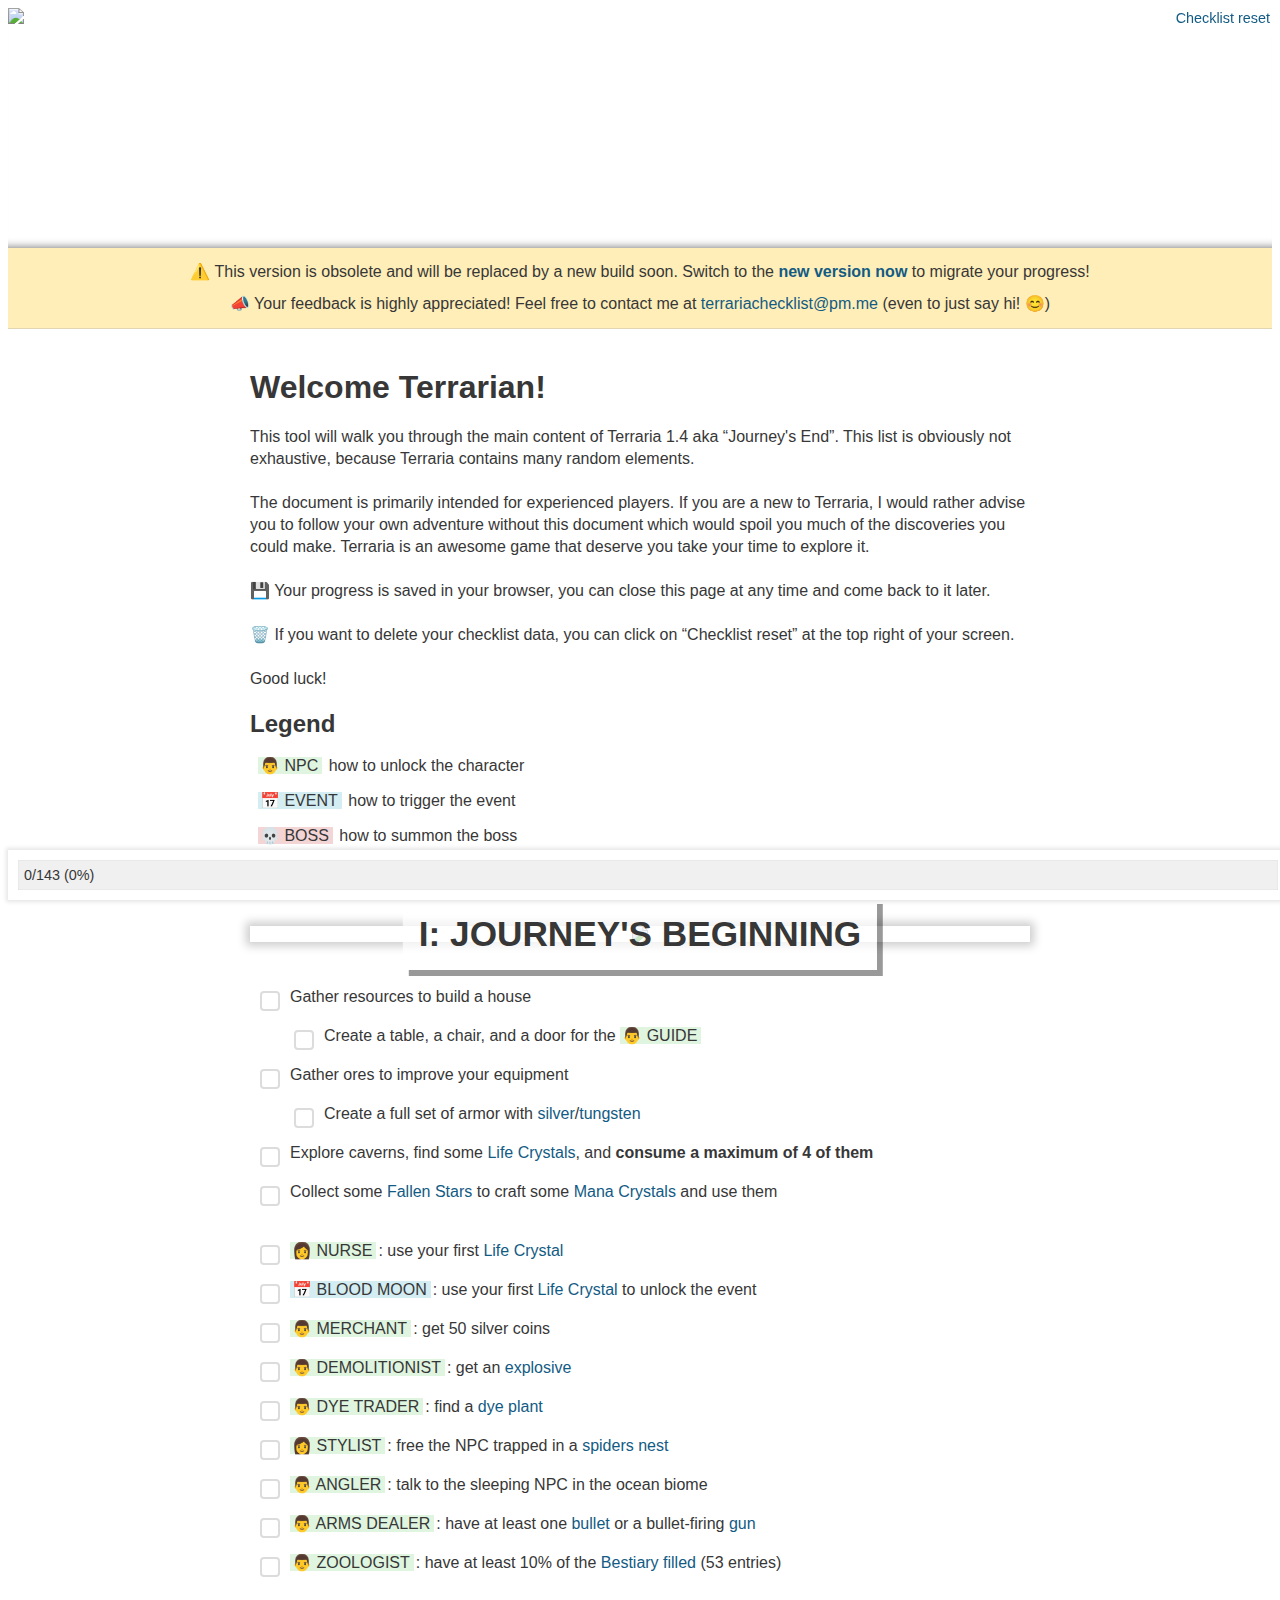
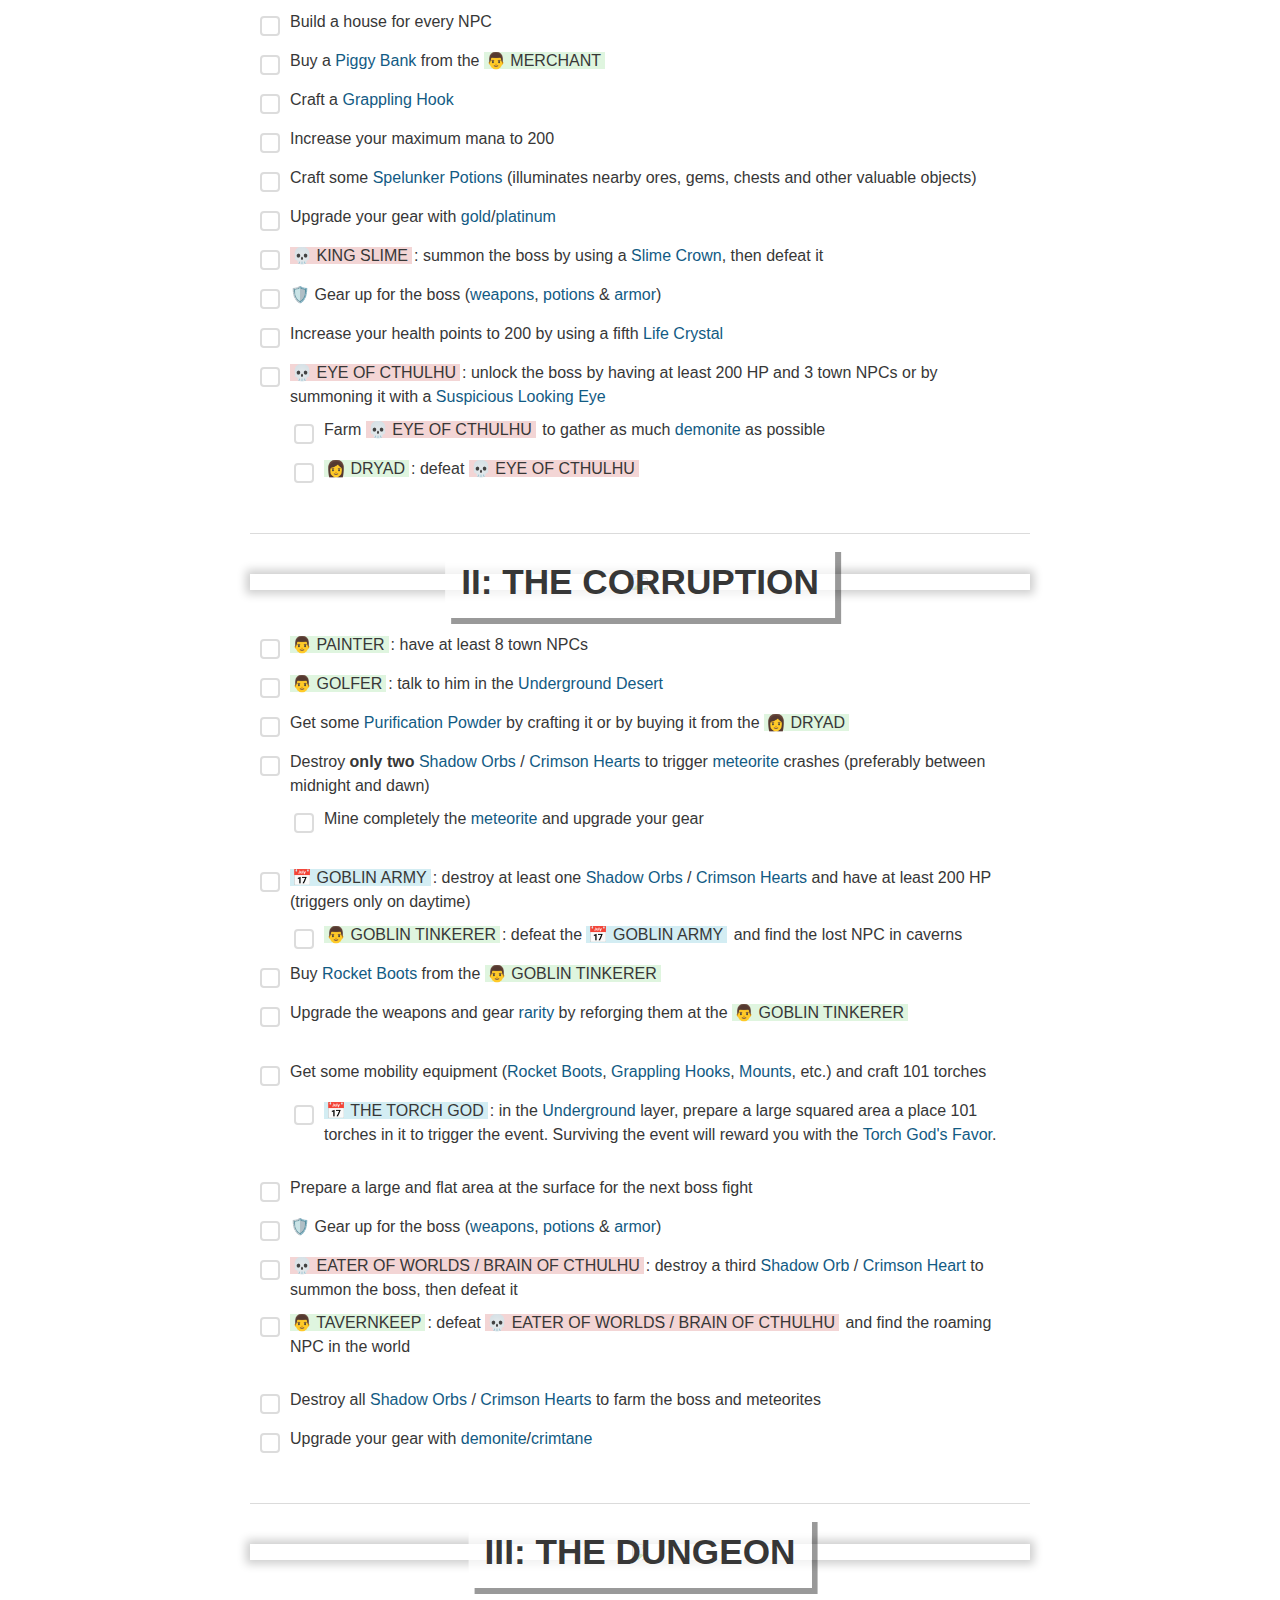
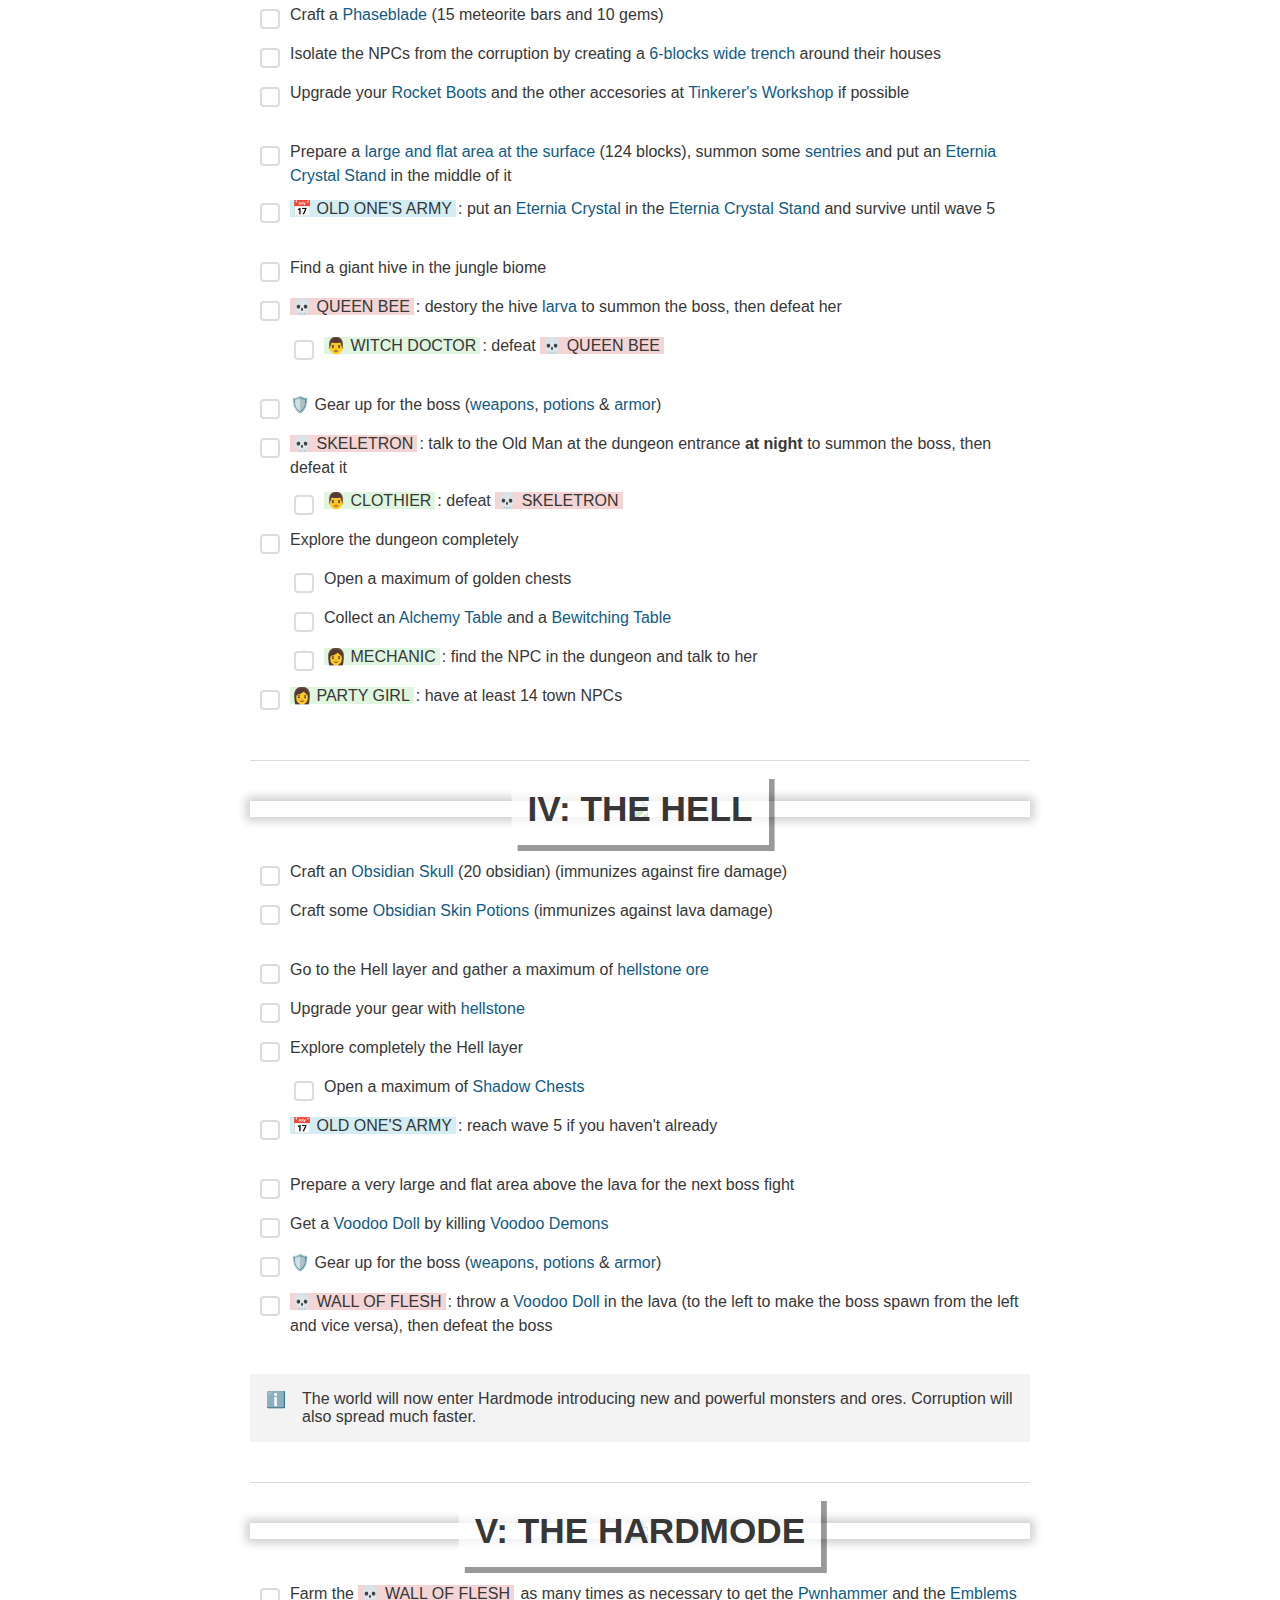
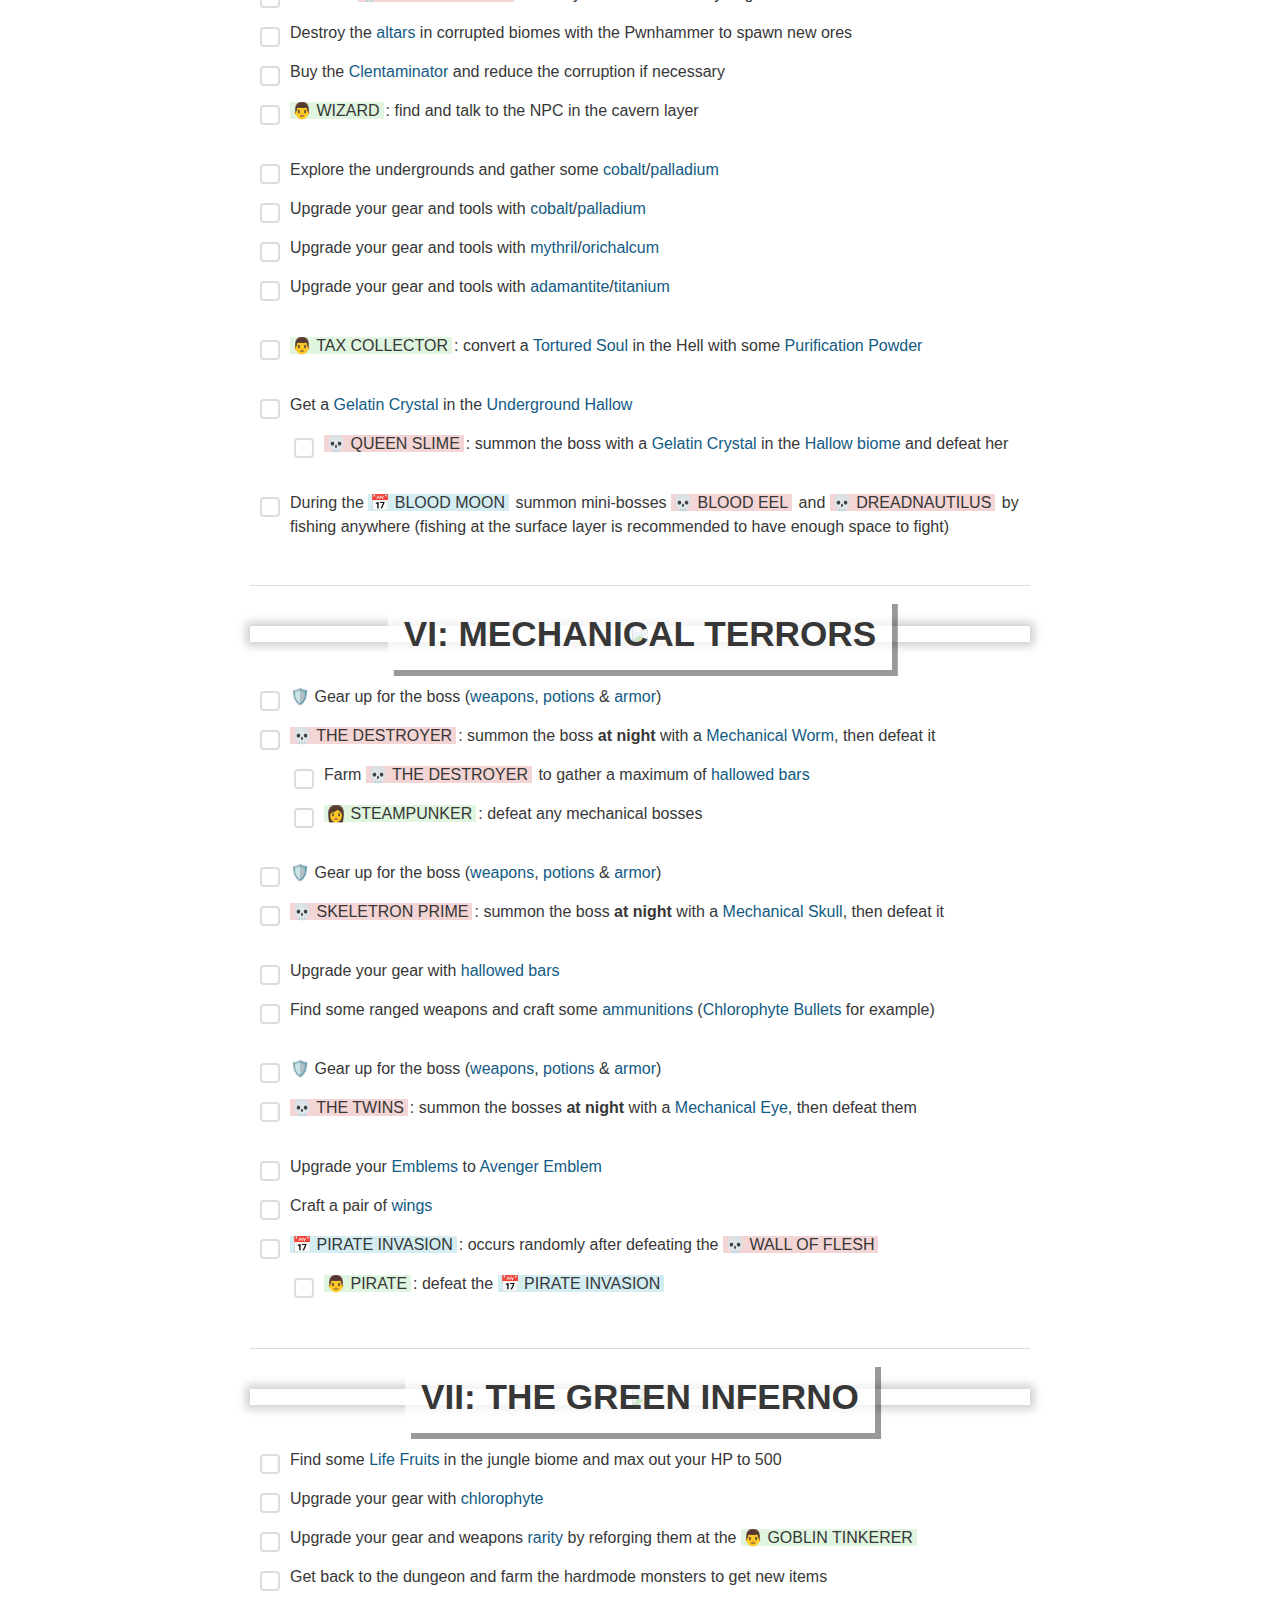
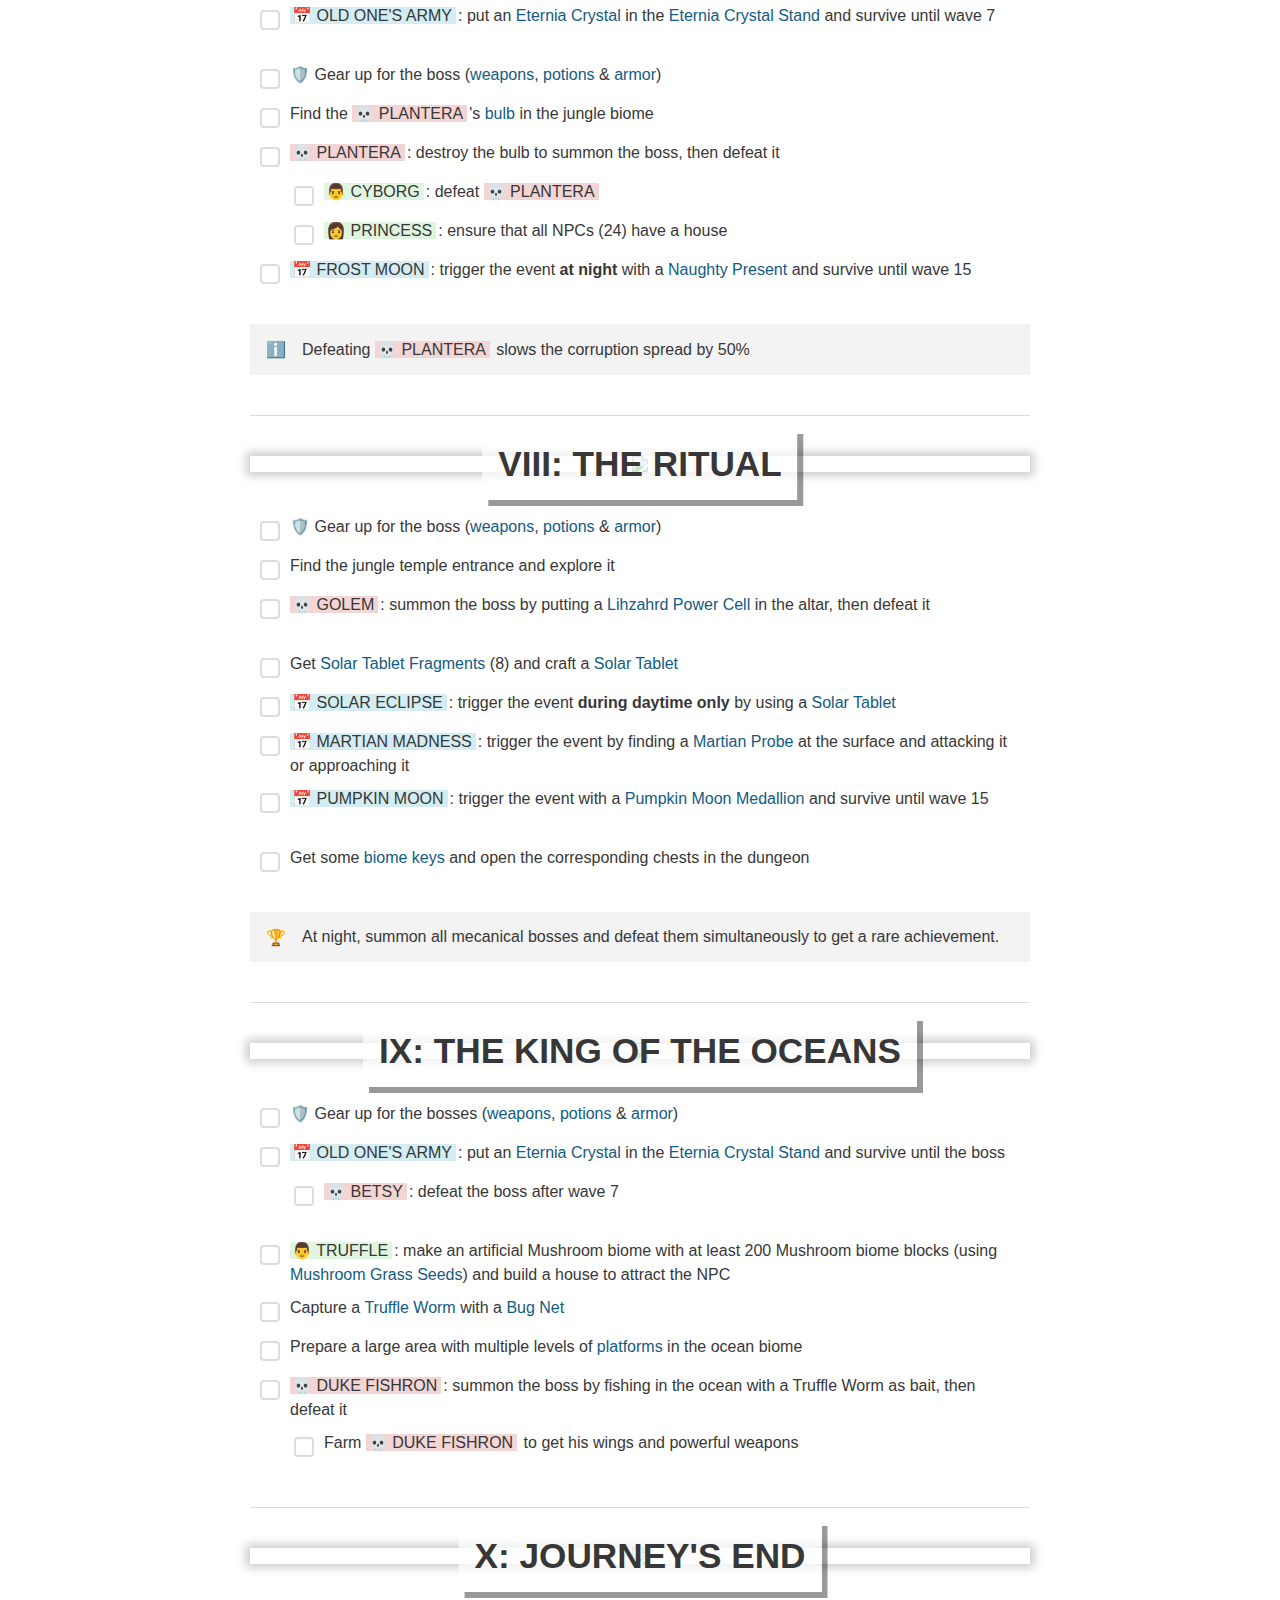
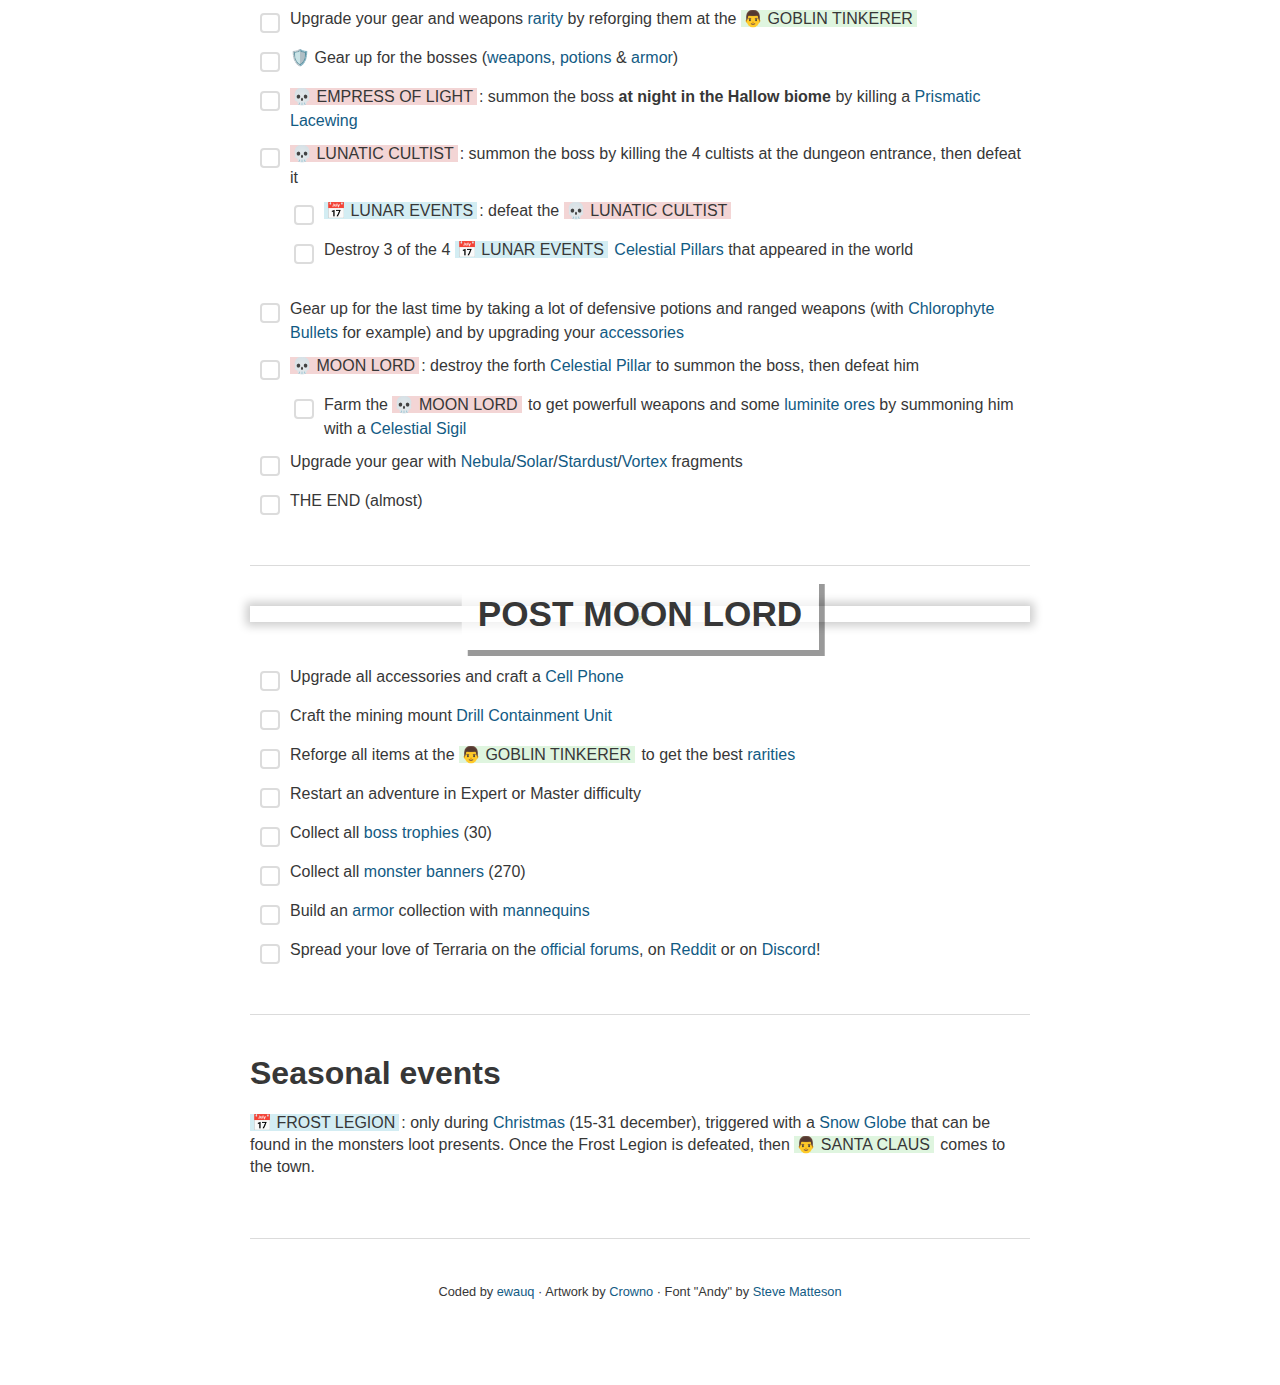
==== commit e99bac16: "Add new version announcement message" ====
--- a/terraria-checklist/index.html
+++ b/terraria-checklist/index.html
@@ -1,1720 +1,2459 @@
 <!DOCTYPE html>
 <html lang="en">
-
-<head>
-  <title>Terraria 1.4 Progression Checklist</title>
-  <meta charset="UTF-8">
-  <meta name="keywords" content="terraria, checklist, help, progression, walkthrough, tracking, bosses, items, weapons, collection">
-  <meta name="robots" content="index, follow">
-  <meta name="viewport" content="width=device-width, initial-scale=1.0">
-  <meta property="og:title" content="Progression Checklist for Terraria 1.4">
-  <meta property="og:description" content="Track your progress on a single page on any devices so you don't miss anything!">
-  <meta name="description" content="Track your progress on a single page on any devices so you don't miss anything!">
-  <meta property="og:url" content="https://ewauq.github.io/terraria-checklist/">
-  <!-- <link href="https://fonts.googleapis.com/css2?family=Open+Sans+Condensed:wght@700&display=swap" rel="stylesheet"> -->
-  <link href="//db.onlinewebfonts.com/c/775c3814e9c1f228d495333e07580d59?family=Andy" rel="stylesheet" type="text/css"/> 
-  <link rel="stylesheet" href="styles/normalize.css">
-  <link rel="stylesheet" href="styles/main.css">
-  <link rel="shortcut icon" href="imgs/favicon.png" type="image/png">
-</head>
-
-<body>
-  <div class="reset">
-    <a name="reset">Checklist reset</a>
-  </div>
-
-  <header>
-    <img src="imgs/logo.png" />
-  </header>
-
-  <div class="page">
-    <section>
-      <h1>Welcome Terrarian!</h1>
-      <p>
-        This tool will walk you through the main content of Terraria 1.4 aka “Journey's End”.
-        This list is obviously not exhaustive, because Terraria contains many random elements.
-        <br /><br />
-        The document is primarily intended for experienced players.
-        If you are a new to Terraria, I would rather advise you to follow your own adventure without
-        this document which would spoil you much of the discoveries you could make. Terraria is an
-        awesome game that deserve you take your time to explore it.
-        <br /><br />
-        💾 Your progress is saved in your browser, you can close this page at any time and come back to it later.
-        <br /><br />
-        🗑️ If you want to delete your checklist data, you can click on “Checklist reset” at the top right of your
-        screen.
-        <br /><br />
-        Good luck!
-      </p>
-
-      <h2>Legend</h2>
-      <ul class="legend">
-        <li><span class="npc">👨 NPC</span> how to unlock the character</li>
-        <li><span class="event">📅 EVENT</span> how to trigger the event</li>
-        <li><span class="boss">💀 BOSS</span> how to summon the boss</li>
-      </ul>
-    </section>
-
-    <section>
-
-      <picture>
-        <div class="title">I: Journey's Beginning</div>
-        <img src="imgs/tier-1.jpg">
-      </picture>
-
-      <ul class="checklist">
-
-        <li>
-          <div class="checkbox-container">
-            <input type="checkbox" autocomplete="off" name="tier-1-item-1">
-          </div>
-          <div class="description">
-            Gather resources to build a house
-          </div>
-        </li>
-
-        <li class="indented">
-          <div class="checkbox-container">
-            <input type="checkbox" autocomplete="off" name="tier-1-item-2">
-          </div>
-          <div class="description">
-            Create a table, a chair, and a door for the <span class="npc">👨 <a
-                href="https://terraria.fandom.com/wiki/Guide">GUIDE</a></span>
-          </div>
-        </li>
-
-        <li>
-          <div class="checkbox-container">
-            <input type="checkbox" autocomplete="off" name="tier-1-item-3">
-          </div>
-          <div class="description">
-            Gather ores to improve your equipment
-          </div>
-        </li>
-
-        <li class="indented">
-          <div class="checkbox-container">
-            <input type="checkbox" autocomplete="off" name="tier-1-item-4">
-          </div>
-          <div class="description">
-            Create a full set of armor with <a href="https://terraria.fandom.com/wiki/Silver_Ore">silver</a>/<a
-              href="https://terraria.fandom.com/wiki/Tungsten_Ore">tungsten</a>
-          </div>
-        </li>
-
-        <li>
-          <div class="checkbox-container">
-            <input type="checkbox" autocomplete="off" name="tier-1-item-5">
-          </div>
-          <div class="description">
-            Explore caverns, find some <a href="https://terraria.fandom.com/wiki/Life_Crystal">Life Crystals</a>, and
-            <b>consume a maximum of 4 of them</b>
-          </div>
-        </li>
-
-        <li>
-          <div class="checkbox-container">
-            <input type="checkbox" autocomplete="off" name="tier-1-item-6">
-          </div>
-          <div class="description">
-            Collect some <a href="https://terraria.fandom.com/wiki/Fallen_Star">Fallen Stars</a> to craft some <a
-              href="https://terraria.fandom.com/wiki/Mana_Crystal">Mana Crystals</a> and use them
-          </div>
-        </li>
-
-        <li class="spaced">
-          <div class="checkbox-container">
-            <input type="checkbox" autocomplete="off" name="tier-1-item-7">
-          </div>
-          <div class="description">
-            <span class="npc">👩 <a href="https://terraria.fandom.com/wiki/Nurse">NURSE</a></span>: use your first <a
-              href="https://terraria.fandom.com/wiki/Life_Crystal">Life Crystal</a>
-          </div>
-        </li>
-
-        <li>
-          <div class="checkbox-container">
-            <input type="checkbox" autocomplete="off" name="tier-1-item-8">
-          </div>
-          <div class="description">
-            <span class="event">📅 <a href="https://terraria.fandom.com/wiki/Blood_Moon">BLOOD MOON</a></span>: use your
-            first <a href="https://terraria.fandom.com/wiki/Life_Crystal">Life Crystal</a> to unlock the event
-          </div>
-        </li>
-
-        <li>
-          <div class="checkbox-container">
-            <input type="checkbox" autocomplete="off" name="tier-1-item-9">
-          </div>
-          <div class="description">
-            <span class="npc">👨 <a href="https://terraria.fandom.com/wiki/Merchant">MERCHANT</a></span>: get 50 silver
-            coins
-          </div>
-        </li>
-
-
-        <li>
-          <div class="checkbox-container">
-            <input type="checkbox" autocomplete="off" name="tier-1-item-10">
-          </div>
-          <div class="description">
-            <span class="npc">👨 <a href="https://terraria.fandom.com/wiki/Demolitionist">DEMOLITIONIST</a></span>: get
-            an <a href="https://terraria.fandom.com/wiki/Explosives_(class)">explosive</a>
-          </div>
-        </li>
-
-        <li>
-          <div class="checkbox-container">
-            <input type="checkbox" autocomplete="off" name="tier-1-item-11">
-          </div>
-          <div class="description">
-            <span class="npc">👨 <a href="https://terraria.fandom.com/wiki/Dye_Trader">DYE TRADER</a></span>: find a <a
-              href="https://terraria.fandom.com/wiki/Plants#Dye_Plants">dye plant</a>
-          </div>
-        </li>
-
-        <li>
-          <div class="checkbox-container">
-            <input type="checkbox" autocomplete="off" name="tier-1-item-12">
-          </div>
-          <div class="description">
-            <span class="npc">👩 <a href="https://terraria.fandom.com/wiki/Stylist">STYLIST</a></span>: free the NPC
-            trapped in a <a href="https://terraria.fandom.com/wiki/Spider_Cave">spiders nest</a>
-          </div>
-        </li>
-
-        <li>
-          <div class="checkbox-container">
-            <input type="checkbox" autocomplete="off" name="tier-1-item-13">
-          </div>
-          <div class="description">
-            <span class="npc">👨 <a href="https://terraria.fandom.com/wiki/Angler">ANGLER</a></span>: talk to the
-            sleeping NPC in the ocean biome
-          </div>
-        </li>
-
-        <li>
-          <div class="checkbox-container">
-            <input type="checkbox" autocomplete="off" name="tier-1-item-14">
-          </div>
-          <div class="description">
-            <span class="npc">👨 <a href="https://terraria.fandom.com/wiki/Arms_Dealer">ARMS DEALER</a></span>: have at
-            least one <a href="https://terraria.fandom.com/wiki/Bullets">bullet</a> or a bullet-firing <a
-              href="https://terraria.fandom.com/wiki/Guns">gun</a>
-          </div>
-        </li>
-
-        <li>
-          <div class="checkbox-container">
-            <input type="checkbox" autocomplete="off" name="tier-1-item-27">
-          </div>
-          <div class="description">
-            <span class="npc">👨 <a href="https://terraria.fandom.com/wiki/Zoologist">ZOOLOGIST</a></span>: have at
-            least 10% of the <a href="https://terraria.fandom.com/wiki/Bestiary">Bestiary filled</a> (53 entries)
-          </div>
-        </li>
-
-        <li class="spaced">
-          <div class="checkbox-container">
-            <input type="checkbox" autocomplete="off" name="tier-1-item-15">
-          </div>
-          <div class="description">
-            Build a house for every NPC
-          </div>
-        </li>
-
-        <li>
-          <div class="checkbox-container">
-            <input type="checkbox" autocomplete="off" name="tier-1-item-16">
-          </div>
-          <div class="description">
-            Buy a <a href="https://terraria.fandom.com/wiki/Piggy_Bank">Piggy Bank</a> from the <span class="npc">👨 <a
-                href="https://terraria.fandom.com/wiki/Merchant">MERCHANT</a></span>
-          </div>
-        </li>
-
-        <li>
-          <div class="checkbox-container">
-            <input type="checkbox" autocomplete="off" name="tier-1-item-17">
-          </div>
-          <div class="description">
-            Craft a <a href="https://terraria.fandom.com/wiki/Grappling_Hook">Grappling Hook</a>
-          </div>
-        </li>
-
-        <li>
-          <div class="checkbox-container">
-            <input type="checkbox" autocomplete="off" name="tier-1-item-18">
-          </div>
-          <div class="description">
-            Increase your maximum mana to 200
-          </div>
-        </li>
-
-        <li>
-          <div class="checkbox-container">
-            <input type="checkbox" autocomplete="off" name="tier-1-item-19">
-          </div>
-          <div class="description">
-            Craft some <a href="https://terraria.fandom.com/wiki/Spelunker_Potion">Spelunker
-              Potions</a> (illuminates nearby ores, gems, chests and other valuable objects)
-          </div>
-        </li>
-
-        <li>
-          <div class="checkbox-container">
-            <input type="checkbox" autocomplete="off" name="tier-1-item-20">
-          </div>
-          <div class="description">
-            Upgrade your gear with <a href="https://terraria.fandom.com/wiki/Gold_Ore">gold</a>/<a
-              href="https://terraria.fandom.com/wiki/Platinum_Ore">platinum</a>
-          </div>
-        </li>
-
-        <li>
-          <div class="checkbox-container">
-            <input type="checkbox" autocomplete="off" name="tier-1-item-21">
-          </div>
-          <div class="description">
-            <span class="boss">💀 <a href="https://terraria.fandom.com/wiki/King_Slime">KING SLIME</a></span>: summon
-            the boss by using a <a href="https://terraria.fandom.com/wiki/Slime_Crown">Slime Crown</a>, then defeat it
-          </div>
-        </li>
-
-        <li>
-          <div class="checkbox-container">
-            <input type="checkbox" autocomplete="off" name="tier-1-item-22">
-          </div>
-          <div class="description">
-            🛡️ Gear up for the boss (<a href="https://terraria.fandom.com/wiki/Weapons">weapons</a>, <a
-              href="https://terraria.fandom.com/wiki/Potions">potions</a> & <a
-              href="https://terraria.fandom.com/wiki/Armor">armor</a>)
-          </div>
-        </li>
-
-        <li>
-          <div class="checkbox-container">
-            <input type="checkbox" autocomplete="off" name="tier-1-item-23">
-          </div>
-          <div class="description">
-            Increase your health points to 200 by using a fifth <a
-              href="https://terraria.fandom.com/wiki/Life_Crystal">Life Crystal</a>
-          </div>
-        </li>
-
-        <li>
-          <div class="checkbox-container">
-            <input type="checkbox" autocomplete="off" name="tier-1-item-24">
-          </div>
-          <div class="description">
-            <span class="boss">💀 <a href="https://terraria.fandom.com/wiki/Eye_of_Cthulhu">EYE OF CTHULHU</a></span>:
-            unlock the boss by having at least 200 HP and 3 town NPCs or by summoning it with a <a
-              href="https://terraria.fandom.com/wiki/Suspicious_Looking_Eye">Suspicious Looking Eye</a>
-          </div>
-        </li>
-
-        <li class="indented">
-          <div class="checkbox-container">
-            <input type="checkbox" autocomplete="off" name="tier-1-item-25">
-          </div>
-          <div class="description">
-            Farm <span class="boss">💀 <a href="https://terraria.fandom.com/wiki/Eye_of_Cthulhu">EYE OF
-                CTHULHU</a></span> to gather as much <a
-              href="https://terraria.fandom.com/wiki/Demonite_Ore">demonite</a> as possible
-          </div>
-        </li>
-
-        <li class="indented">
-          <div class="checkbox-container">
-            <input type="checkbox" autocomplete="off" name="tier-1-item-26">
-          </div>
-          <div class="description">
-            <span class="npc">👩 <a href="https://terraria.fandom.com/wiki/Dryad">DRYAD</a></span>: defeat <span
-              class="boss">💀 <a href="https://terraria.fandom.com/wiki/Eye_of_Cthulhu">EYE OF CTHULHU</a></span>
-          </div>
-        </li>
-
-      </ul>
-
-    </section>
-
-
-    <section>
-      <picture>
-        <div class="title">II: The Corruption</div>
-        <img src="imgs/tier-2.jpg">
-      </picture>
-
-      <ul class="checklist">
-
-        <li>
-          <div class="checkbox-container">
-            <input type="checkbox" autocomplete="off" name="tier-2-item-1">
-          </div>
-          <div class="description">
-            <span class="npc">👨 <a href="https://terraria.fandom.com/wiki/Painter">PAINTER</a></span>: have at least 8
-            town NPCs
-          </div>
-        </li>
-
-        <li>
-          <div class="checkbox-container">
-            <input type="checkbox" autocomplete="off" name="tier-2-item-17">
-          </div>
-          <div class="description">
-            <span class="npc">👨 <a href="https://terraria.fandom.com/wiki/Golfer">GOLFER</a></span>:
-            talk to him in the <a href="https://terraria.fandom.com/wiki/Underground_Desert">Underground Desert</a>
-          </div>
-        </li>
-
-        <li>
-          <div class="checkbox-container">
-            <input type="checkbox" autocomplete="off" name="tier-2-item-2">
-          </div>
-          <div class="description">
-            Get some <a href="https://terraria.fandom.com/wiki/Thrown_Powder">Purification Powder</a> by crafting it or
-            by buying it from the <span class="npc">👩 <a href="https://terraria.fandom.com/wiki/Dryad">DRYAD</a></span>
-          </div>
-        </li>
-
-        <li>
-          <div class="checkbox-container">
-            <input type="checkbox" autocomplete="off" name="tier-2-item-3">
-          </div>
-          <div class="description">
-            Destroy <b>only two</b> <a href="https://terraria.fandom.com/wiki/Shadow_Orb">Shadow
-              Orbs</a> / <a href="https://terraria.fandom.com/wiki/Crimson_Heart">Crimson Hearts</a> to trigger <a
-              href="https://terraria.fandom.com/wiki/Meteorite">meteorite</a> crashes (preferably between midnight and
-            dawn)
-          </div>
-        </li>
-
-        <li class="indented">
-          <div class="checkbox-container">
-            <input type="checkbox" autocomplete="off" name="tier-2-item-4">
-          </div>
-          <div class="description">
-            Mine completely the <a href="https://terraria.fandom.com/wiki/Meteorite">meteorite</a> and upgrade your gear
-          </div>
-        </li>
-
-        <li class="spaced">
-          <div class="checkbox-container">
-            <input type="checkbox" autocomplete="off" name="tier-2-item-5">
-          </div>
-          <div class="description">
-            <span class="event">📅 <a href="https://terraria.fandom.com/wiki/Goblin_Army">GOBLIN ARMY</a></span>:
-            destroy at least one <a href="https://terraria.fandom.com/wiki/Shadow_Orb">Shadow Orbs</a> / <a
-              href="https://terraria.fandom.com/wiki/Crimson_Heart">Crimson Hearts</a> and have at least 200 HP
-            (triggers only on daytime)
-          </div>
-        </li>
-
-        <li class="indented">
-          <div class="checkbox-container">
-            <input type="checkbox" autocomplete="off" name="tier-2-item-6">
-          </div>
-          <div class="description">
-            <span class="npc">👨 <a href="https://terraria.fandom.com/wiki/Goblin_Tinkerer">GOBLIN TINKERER</a></span>:
-            defeat the <span class="event">📅
-              <a href="https://terraria.fandom.com/wiki/Goblin_Army">GOBLIN ARMY</a></span> and find the lost NPC in
-            caverns
-          </div>
-        </li>
-
-        <li>
-          <div class="checkbox-container">
-            <input type="checkbox" autocomplete="off" name="tier-2-item-7">
-          </div>
-          <div class="description">
-            Buy <a href="https://terraria.fandom.com/wiki/Rocket_Boots">Rocket Boots</a> from the
-            <span class="npc">👨 <a href="https://terraria.fandom.com/wiki/Goblin_Tinkerer">GOBLIN TINKERER</a></span>
-          </div>
-        </li>
-
-        <li>
-          <div class="checkbox-container">
-            <input type="checkbox" autocomplete="off" name="tier-2-item-8">
-          </div>
-          <div class="description">
-            Upgrade the weapons and gear <a href="https://terraria.fandom.com/wiki/Rarity">rarity</a> by reforging them
-            at the <span class="npc">👨 <a href="https://terraria.fandom.com/wiki/Goblin_Tinkerer">GOBLIN
-                TINKERER</a></span>
-          </div>
-        </li>
-
-        <li class="spaced">
-          <div class="checkbox-container">
-            <input type="checkbox" autocomplete="off" name="tier-2-item-15">
-          </div>
-          <div class="description">
-            Get some mobility equipment (<a href="https://terraria.fandom.com/wiki/Rocket_Boots">Rocket Boots</a>,
-            <a href="https://terraria.fandom.com/wiki/Hooks">Grappling Hooks</a>,
-            <a href="https://terraria.fandom.com/wiki/Mounts">Mounts</a>, etc.) and craft 101 torches
-          </div>
-        </li>
-
-        <li class="indented">
-          <div class="checkbox-container">
-            <input type="checkbox" autocomplete="off" name="tier-2-item-16">
-          </div>
-          <div class="description">
-            <span class="event">📅 <a href="https://terraria.fandom.com/wiki/The_Torch_God">THE TORCH GOD</a></span>:
-            in the <a href="https://terraria.fandom.com/wiki/Underground">Underground</a>
-            layer, prepare a large squared area a place 101 torches in it to trigger the event. Surviving the event
-            will reward you with the <a href="https://terraria.fandom.com/wiki/Torch_God's_Favor">Torch God's Favor</a>.
-          </div>
-        </li>
-
-        <li class="spaced">
-          <div class="checkbox-container">
-            <input type="checkbox" autocomplete="off" name="tier-2-item-9">
-          </div>
-          <div class="description">
-            Prepare a large and flat area at the surface for the next boss fight
-          </div>
-        </li>
-
-        <li>
-          <div class="checkbox-container">
-            <input type="checkbox" autocomplete="off" name="tier-2-item-10">
-          </div>
-          <div class="description">
-            🛡️ Gear up for the boss (<a href="https://terraria.fandom.com/wiki/Weapons">weapons</a>, <a
-              href="https://terraria.fandom.com/wiki/Potions">potions</a> & <a
-              href="https://terraria.fandom.com/wiki/Armor">armor</a>)
-          </div>
-        </li>
-
-        <li>
-          <div class="checkbox-container">
-            <input type="checkbox" autocomplete="off" name="tier-2-item-11">
-          </div>
-          <div class="description">
-            <span class="boss">💀 <a href="https://terraria.fandom.com/wiki/Eater_of_Worlds">EATER OF WORLDS</a> / <a
-                href="https://terraria.fandom.com/wiki/Brain_of_Cthulhu">BRAIN OF CTHULHU</a></span>: destroy a third <a
-              href="https://terraria.fandom.com/wiki/Shadow_Orb">Shadow Orb</a> / <a
-              href="https://terraria.fandom.com/wiki/Crimson_Heart">Crimson Heart</a> to summon the boss, then
-            defeat it
-          </div>
-        </li>
-
-        <li>
-          <div class="checkbox-container">
-            <input type="checkbox" autocomplete="off" name="tier-2-item-12">
-          </div>
-          <div class="description">
-            <span class="npc">👨 <a href="https://terraria.fandom.com/wiki/Tavernkeep">TAVERNKEEP</a></span>: defeat
-            <span class="boss">💀 <a href="https://terraria.fandom.com/wiki/Eater_of_Worlds">EATER OF WORLDS</a> / <a
-                href="https://terraria.fandom.com/wiki/Brain_of_Cthulhu">BRAIN OF CTHULHU</a></span> and find the
-            roaming
-            NPC in the world
-          </div>
-        </li>
-
-        <li class="spaced">
-          <div class="checkbox-container">
-            <input type="checkbox" autocomplete="off" name="tier-2-item-13">
-          </div>
-          <div class="description">
-            Destroy all <a href="https://terraria.fandom.com/wiki/Shadow_Orb">Shadow Orbs</a>
-            / <a href="https://terraria.fandom.com/wiki/Crimson_Heart">Crimson Hearts</a> to farm the boss and
-            meteorites
-          </div>
-        </li>
-
-        <li>
-          <div class="checkbox-container">
-            <input type="checkbox" autocomplete="off" name="tier-2-item-14">
-          </div>
-          <div class="description">
-            Upgrade your gear with <a href="https://terraria.fandom.com/wiki/Demonite_Ore">demonite</a>/<a
-              href="https://terraria.fandom.com/wiki/Crimtane_Ore">crimtane</a>
-          </div>
-        </li>
-
-      </ul>
-
-    </section>
-
-    <section>
-      <picture>
-        <div class="title">III: The Dungeon</div>
-        <img src="imgs/tier-3.jpg">
-      </picture>
-
-      <ul class="checklist">
-        <li>
-          <div class="checkbox-container">
-            <input type="checkbox" autocomplete="off" name="tier-3-item-1">
-          </div>
-          <div class="description">
-            Craft a <a href="https://terraria.fandom.com/wiki/Phaseblades">Phaseblade</a> (15 meteorite bars and 10
-            gems)
-          </div>
-        </li>
-
-        <li>
-          <div class="checkbox-container">
-            <input type="checkbox" autocomplete="off" name="tier-3-item-2">
-          </div>
-          <div class="description">
-            Isolate the NPCs from the corruption by creating a <a
-              href="https://terraria.fandom.com/wiki/Guide:Maintaining_world_purity#Pre-Hardmode">6-blocks wide
-              trench</a> around their houses
-          </div>
-        </li>
-
-        <li>
-          <div class="checkbox-container">
-            <input type="checkbox" autocomplete="off" name="tier-3-item-3">
-          </div>
-          <div class="description">
-            Upgrade your <a href="https://terraria.fandom.com/wiki/Rocket_Boots">Rocket Boots</a> and the other
-            accesories at <a href="https://terraria.fandom.com/wiki/Tinkerer%27s_Workshop">Tinkerer's Workshop</a> if
-            possible
-          </div>
-        </li>
-
-        <li class="spaced">
-          <div class="checkbox-container">
-            <input type="checkbox" autocomplete="off" name="tier-3-item-4">
-          </div>
-          <div class="description">
-            Prepare a <a href="https://terraria.fandom.com/wiki/Old_One%27s_Army#Terrain_requirements">large and flat
-              area at the surface</a> (124 blocks), summon some <a
-              href="https://terraria.fandom.com/wiki/Ballista_sentry_summons">sentries</a> and put an <a
-              href="https://terraria.fandom.com/wiki/Eternia_Crystal_Stand">Eternia Crystal
-              Stand</a> in the middle of it
-          </div>
-        </li>
-
-        <li>
-          <div class="checkbox-container">
-            <input type="checkbox" autocomplete="off" name="tier-3-item-5">
-          </div>
-          <div class="description">
-            <span class="event">📅 <a href="https://terraria.fandom.com/wiki/Old_One%27s_Army">OLD ONE'S
-                ARMY</a></span>: put an <a href="https://terraria.fandom.com/wiki/Eternia_Crystal">Eternia Crystal</a>
-            in the <a href="https://terraria.fandom.com/wiki/Eternia_Crystal_Stand">Eternia Crystal Stand</a> and
-            survive until wave 5
-          </div>
-        </li>
-
-        <li class="spaced">
-          <div class="checkbox-container">
-            <input type="checkbox" autocomplete="off" name="tier-3-item-6">
-          </div>
-          <div class="description">
-            Find a giant hive in the jungle biome
-          </div>
-        </li>
-
-        <li>
-          <div class="checkbox-container">
-            <input type="checkbox" autocomplete="off" name="tier-3-item-7">
-          </div>
-          <div class="description">
-            <span class="boss">💀 <a href="https://terraria.fandom.com/wiki/Queen_Bee">QUEEN BEE</a></span>: destory the
-            hive <a href="https://terraria.fandom.com/wiki/Larva">larva</a> to summon the boss, then defeat her
-          </div>
-        </li>
-
-        <li class="indented">
-          <div class="checkbox-container">
-            <input type="checkbox" autocomplete="off" name="tier-3-item-8">
-          </div>
-          <div class="description">
-            <span class="npc">👨 <a href="https://terraria.fandom.com/wiki/Witch_Doctor">WITCH DOCTOR</a></span>: defeat
-            <span class="boss">💀 <a href="https://terraria.fandom.com/wiki/Queen_Bee">QUEEN BEE</a></span>
-          </div>
-        </li>
-
-        <li class="spaced">
-          <div class="checkbox-container">
-            <input type="checkbox" autocomplete="off" name="tier-3-item-9">
-          </div>
-          <div class="description">
-            🛡️ Gear up for the boss (<a href="https://terraria.fandom.com/wiki/Weapons">weapons</a>, <a
-              href="https://terraria.fandom.com/wiki/Potions">potions</a> & <a
-              href="https://terraria.fandom.com/wiki/Armor">armor</a>)
-          </div>
-        </li>
-
-        <li>
-          <div class="checkbox-container">
-            <input type="checkbox" autocomplete="off" name="tier-3-item-10">
-          </div>
-          <div class="description">
-            <span class="boss">💀 <a href="https://terraria.fandom.com/wiki/Skeletron">SKELETRON</a></span>: talk to the
-            Old Man at the dungeon entrance <b>at night</b> to summon the boss, then defeat it
-          </div>
-        </li>
-
-        <li class="indented">
-          <div class="checkbox-container">
-            <input type="checkbox" autocomplete="off" name="tier-3-item-11">
-          </div>
-          <div class="description">
-            <span class="npc">👨 <a href="https://terraria.fandom.com/wiki/Clothier">CLOTHIER</a></span>: defeat <span
-              class="boss">💀
-              <a href="https://terraria.fandom.com/wiki/Skeletron">SKELETRON</a></span>
-          </div>
-        </li>
-
-        <li>
-          <div class="checkbox-container">
-            <input type="checkbox" autocomplete="off" name="tier-3-item-12">
-          </div>
-          <div class="description">
-            Explore the dungeon completely
-          </div>
-        </li>
-
-        <li class="indented">
-          <div class="checkbox-container">
-            <input type="checkbox" autocomplete="off" name="tier-3-item-13">
-          </div>
-          <div class="description">
-            Open a maximum of golden chests
-          </div>
-        </li>
-
-        <li class="indented">
-          <div class="checkbox-container">
-            <input type="checkbox" autocomplete="off" name="tier-3-item-14">
-          </div>
-          <div class="description">
-            Collect an <a href="https://terraria.fandom.com/wiki/Alchemy_Table">Alchemy
-              Table</a> and a <a href="https://terraria.fandom.com/wiki/Bewitching_Table">Bewitching Table</a>
-          </div>
-        </li>
-
-        <li class="indented">
-          <div class="checkbox-container">
-            <input type="checkbox" autocomplete="off" name="tier-3-item-15">
-          </div>
-          <div class="description">
-            <span class="npc">👩 <a href="https://terraria.fandom.com/wiki/Mechanic">MECHANIC</a></span>: find the NPC
-            in the dungeon and talk to her
-          </div>
-        </li>
-
-        <li>
-          <div class="checkbox-container">
-            <input type="checkbox" autocomplete="off" name="tier-3-item-16">
-          </div>
-          <div class="description">
-            <span class="npc">👩 <a href="https://terraria.fandom.com/wiki/Party_Girl">PARTY GIRL</a></span>: have at
-            least 14 town NPCs
-          </div>
-        </li>
-      </ul>
-
-    </section>
-
-    <section>
-      <picture>
-        <div class="title">IV: The Hell</div>
-        <img src="imgs/tier-4.jpg">
-      </picture>
-
-
-      <ul class="checklist">
-
-        <li>
-          <div class="checkbox-container">
-            <input type="checkbox" autocomplete="off" name="tier-4-item-1">
-          </div>
-          <div class="description">
-            Craft an <a href="https://terraria.fandom.com/wiki/Obsidian_Skull">Obsidian Skull</a> (20 obsidian)
-            (immunizes against fire damage)
-          </div>
-        </li>
-
-        <li>
-          <div class="checkbox-container">
-            <input type="checkbox" autocomplete="off" name="tier-4-item-2">
-          </div>
-          <div class="description">
-            Craft some <a href="https://terraria.fandom.com/wiki/Obsidian_Skin_Potion">Obsidian Skin Potions</a>
-            (immunizes against lava damage)
-          </div>
-        </li>
-
-        <li class="spaced">
-          <div class="checkbox-container">
-            <input type="checkbox" autocomplete="off" name="tier-4-item-3">
-          </div>
-          <div class="description">
-            Go to the Hell layer and gather a maximum of <a href="https://terraria.fandom.com/wiki/Hellstone">hellstone
-              ore</a>
-          </div>
-        </li>
-
-        <li>
-          <div class="checkbox-container">
-            <input type="checkbox" autocomplete="off" name="tier-4-item-4">
-          </div>
-          <div class="description">
-            Upgrade your gear with <a href="https://terraria.fandom.com/wiki/Hellstone">hellstone</a>
-          </div>
-        </li>
-
-        <li>
-          <div class="checkbox-container">
-            <input type="checkbox" autocomplete="off" name="tier-4-item-7">
-          </div>
-          <div class="description">
-            Explore completely the Hell layer
-          </div>
-        </li>
-
-        <li class="indented">
-          <div class="checkbox-container">
-            <input type="checkbox" autocomplete="off" name="tier-4-item-8">
-          </div>
-          <div class="description">
-            Open a maximum of <a href="https://terraria.fandom.com/wiki/Shadow_Chest">Shadow Chests</a>
-          </div>
-        </li>
-
-        <li>
-          <div class="checkbox-container">
-            <input type="checkbox" autocomplete="off" name="tier-4-item-9">
-          </div>
-          <div class="description">
-            <span class="event">📅 <a href="https://terraria.fandom.com/wiki/Old_One's_Army">OLD ONE'S
-                ARMY</a></span>: reach wave 5 if you haven't already
-          </div>
-        </li>
-
-        <li class="spaced">
-          <div class="checkbox-container">
-            <input type="checkbox" autocomplete="off" name="tier-4-item-5">
-          </div>
-          <div class="description">
-            Prepare a very large and flat area above the lava for the next boss fight
-          </div>
-        </li>
-
-        <li>
-          <div class="checkbox-container">
-            <input type="checkbox" autocomplete="off" name="tier-4-item-6">
-          </div>
-          <div class="description">
-            Get a <a href="https://terraria.fandom.com/wiki/Guide_Voodoo_Doll">Voodoo Doll</a> by killing <a
-              href="https://terraria.fandom.com/wiki/Voodoo_Demon">Voodoo Demons</a>
-          </div>
-        </li>
-
-        <li>
-          <div class="checkbox-container">
-            <input type="checkbox" autocomplete="off" name="tier-4-item-10">
-          </div>
-          <div class="description">
-            🛡️ Gear up for the boss (<a href="https://terraria.fandom.com/wiki/Weapons">weapons</a>, <a
-              href="https://terraria.fandom.com/wiki/Potions">potions</a> & <a
-              href="https://terraria.fandom.com/wiki/Armor">armor</a>)
-          </div>
-        </li>
-
-        <li>
-          <div class="checkbox-container">
-            <input type="checkbox" autocomplete="off" name="tier-4-item-11">
-          </div>
-          <div class="description">
-            <span class="boss">💀 <a href="https://terraria.fandom.com/wiki/Wall_of_Flesh">WALL OF FLESH</a></span>:
-            throw a <a href="https://terraria.fandom.com/wiki/Guide_Voodoo_Doll">Voodoo Doll</a> in the lava (to the
-            left to make the boss spawn from the left and vice versa), then defeat the boss
-          </div>
-        </li>
-
-      </ul>
-
-      <div class="infobox info">
-        The world will now enter Hardmode introducing new and powerful monsters and ores. Corruption will also spread
-        much faster.
-      </div>
-
-    </section>
-
-    <section>
-      <picture>
-        <div class="title">V: The Hardmode</div>
-        <img src="imgs/tier-5.jpg">
-      </picture>
-
-      <ul class="checklist">
-
-        <li>
-          <div class="checkbox-container">
-            <input type="checkbox" autocomplete="off" name="tier-5-item-1">
-          </div>
-          <div class="description">
-            Farm the <span class="boss">💀 <a href="https://terraria.fandom.com/wiki/Wall_of_Flesh">WALL OF
-                FLESH</a></span> as many times as necessary to get the <a
-              href="https://terraria.fandom.com/wiki/Pwnhammer">Pwnhammer</a> and the <a
-              href="https://terraria.fandom.com/wiki/Warrior_Emblem">Emblems</a>
-          </div>
-        </li>
-
-        <li>
-          <div class="checkbox-container">
-            <input type="checkbox" autocomplete="off" name="tier-5-item-2">
-          </div>
-          <div class="description">
-            Destroy the <a href="https://terraria.fandom.com/wiki/Altars">altars</a> in corrupted biomes with the
-            Pwnhammer to spawn new ores
-          </div>
-        </li>
-
-        <li>
-          <div class="checkbox-container">
-            <input type="checkbox" autocomplete="off" name="tier-5-item-3">
-          </div>
-          <div class="description">
-            Buy the <a href="https://terraria.fandom.com/wiki/Clentaminator">Clentaminator</a> and reduce the corruption
-            if necessary
-          </div>
-        </li>
-
-        <li>
-          <div class="checkbox-container">
-            <input type="checkbox" autocomplete="off" name="tier-5-item-4">
-          </div>
-          <div class="description">
-            <span class="npc">👨 <a href="https://terraria.fandom.com/wiki/Wizard">WIZARD</a></span>: find and talk to
-            the NPC in the cavern layer
-          </div>
-        </li>
-
-        <li class="spaced">
-          <div class="checkbox-container">
-            <input type="checkbox" autocomplete="off" name="tier-5-item-5">
-          </div>
-          <div class="description">
-            Explore the undergrounds and gather some <a href="https://terraria.fandom.com/wiki/Cobalt_Ore">cobalt</a>/<a
-              href="https://terraria.fandom.com/wiki/Palladium_Ore">palladium</a>
-          </div>
-        </li>
-
-        <li>
-          <div class="checkbox-container">
-            <input type="checkbox" autocomplete="off" name="tier-5-item-6">
-          </div>
-          <div class="description">
-            Upgrade your gear and tools with <a href="https://terraria.fandom.com/wiki/Cobalt_Ore">cobalt</a>/<a
-              href="https://terraria.fandom.com/wiki/Palladium_Ore">palladium</a>
-          </div>
-        </li>
-
-        <li>
-          <div class="checkbox-container">
-            <input type="checkbox" autocomplete="off" name="tier-5-item-7">
-          </div>
-          <div class="description">
-            Upgrade your gear and tools with <a href="https://terraria.fandom.com/wiki/Mythril_Ore">mythril</a>/<a
-              href="https://terraria.fandom.com/wiki/Orichalcum_Ore">orichalcum</a>
-          </div>
-        </li>
-
-        <li>
-          <div class="checkbox-container">
-            <input type="checkbox" autocomplete="off" name="tier-5-item-8">
-          </div>
-          <div class="description">
-            Upgrade your gear and tools with <a href="https://terraria.fandom.com/wiki/Adamantite_Ore">adamantite</a>/<a
-              href="https://terraria.fandom.com/wiki/Titanium_Ore">titanium</a>
-          </div>
-        </li>
-
-        <li class="spaced">
-          <div class="checkbox-container">
-            <input type="checkbox" autocomplete="off" name="tier-5-item-9">
-          </div>
-          <div class="description">
-            <span class="npc">👨 <a href="https://terraria.fandom.com/wiki/Tax_Collector">TAX COLLECTOR</a></span>:
-            convert a <a href="https://terraria.fandom.com/wiki/Tortured_Soul">Tortured Soul</a> in the Hell with some
-            <a href="https://terraria.fandom.com/wiki/Thrown_Powder">Purification Powder</a>
-          </div>
-        </li>
-
-        <li class="spaced">
-          <div class="checkbox-container">
-            <input type="checkbox" autocomplete="off" name="tier-5-item-10">
-          </div>
-          <div class="description">
-            Get a <a href="https://terraria.fandom.com/wiki/Gelatin_Crystal">Gelatin Crystal</a>
-            in the <a href="https://terraria.fandom.com/wiki/Underground_Hallow">Underground Hallow</a>
-          </div>
-        </li>
-
-        <li class="indented">
-          <div class="checkbox-container">
-            <input type="checkbox" autocomplete="off" name="tier-5-item-11">
-          </div>
-          <div class="description">
-            <span class="boss">💀 <a href="https://terraria.fandom.com/wiki/Queen_Slime">QUEEN SLIME</a></span>: summon
-            the boss with a
-            <a href="https://terraria.fandom.com/wiki/Gelatin_Crystal">Gelatin Crystal</a>
-            in the <a href="https://terraria.fandom.com/wiki/The_Hallow">Hallow biome</a> and defeat her
-          </div>
-        </li>
-
-        <li class="spaced">
-          <div class="checkbox-container">
-            <input type="checkbox" autocomplete="off" name="tier-5-item-12">
-          </div>
-          <div class="description">
-            During the <span class="event">📅 <a href="https://terraria.fandom.com/wiki/Blood_Moon">BLOOD
-                MOON</a></span> summon mini-bosses
-            <span class="boss">💀 <a href="https://terraria.fandom.com/wiki/Blood_Eel">BLOOD EEL</a></span> and
-            <span class="boss">💀 <a href="https://terraria.fandom.com/wiki/Dreadnautilus">DREADNAUTILUS</a></span> by
-            fishing anywhere (fishing at the surface layer is recommended to have enough space to fight)
-          </div>
-        </li>
-
-      </ul>
-
-    </section>
-
-    <section>
-      <picture>
-        <div class="title">VI: Mechanical Terrors</div>
-        <img src="imgs/tier-6.jpg">
-      </picture>
-
-      <ul class="checklist">
-
-        <li>
-          <div class="checkbox-container">
-            <input type="checkbox" autocomplete="off" name="tier-6-item-1">
-          </div>
-          <div class="description">
-            🛡️ Gear up for the boss (<a href="https://terraria.fandom.com/wiki/Weapons">weapons</a>, <a
-              href="https://terraria.fandom.com/wiki/Potions">potions</a> & <a
-              href="https://terraria.fandom.com/wiki/Armor">armor</a>)
-          </div>
-        </li>
-
-        <li>
-          <div class="checkbox-container">
-            <input type="checkbox" autocomplete="off" name="tier-6-item-2">
-          </div>
-          <div class="description">
-            <span class="boss">💀 <a href="https://terraria.fandom.com/wiki/The_Destroyer">THE DESTROYER</a></span>:
-            summon the boss <b>at night</b> with a <a href="https://terraria.fandom.com/wiki/Mechanical_Worm">Mechanical
-              Worm</a>, then defeat it
-          </div>
-        </li>
-
-        <li class="indented">
-          <div class="checkbox-container">
-            <input type="checkbox" autocomplete="off" name="tier-6-item-3">
-          </div>
-          <div class="description">
-            Farm <span class="boss">💀 <a href="https://terraria.fandom.com/wiki/The_Destroyer">THE DESTROYER</a></span>
-            to gather a maximum of <a href="https://terraria.fandom.com/wiki/Hallowed_Bar">hallowed bars</a>
-          </div>
-        </li>
-
-        <li class="indented">
-          <div class="checkbox-container">
-            <input type="checkbox" autocomplete="off" name="tier-6-item-4">
-          </div>
-          <div class="description">
-            <span class="npc">👩 <a href="https://terraria.fandom.com/wiki/Steampunker">STEAMPUNKER</a></span>: defeat
-            any mechanical bosses
-          </div>
-        </li>
-
-        <li class="spaced">
-          <div class="checkbox-container">
-            <input type="checkbox" autocomplete="off" name="tier-6-item-7">
-          </div>
-          <div class="description">
-            🛡️ Gear up for the boss (<a href="https://terraria.fandom.com/wiki/Weapons">weapons</a>, <a
-              href="https://terraria.fandom.com/wiki/Potions">potions</a> & <a
-              href="https://terraria.fandom.com/wiki/Armor">armor</a>)
-          </div>
-        </li>
-
-        <li>
-          <div class="checkbox-container">
-            <input type="checkbox" autocomplete="off" name="tier-6-item-8">
-          </div>
-          <div class="description">
-            <span class="boss">💀 <a href="https://terraria.fandom.com/wiki/Skeletron_Prime">SKELETRON PRIME</a></span>:
-            summon the boss <b>at night</b> with a <a
-              href="https://terraria.fandom.com/wiki/Mechanical_Skull">Mechanical
-              Skull</a>, then defeat it
-          </div>
-        </li>
-
-        <li class="spaced">
-          <div class="checkbox-container">
-            <input type="checkbox" autocomplete="off" name="tier-6-item-5">
-          </div>
-          <div class="description">
-            Upgrade your gear with <a href="https://terraria.fandom.com/wiki/Hallowed_Bar">hallowed bars</a>
-          </div>
-        </li>
-
-        <li>
-          <div class="checkbox-container">
-            <input type="checkbox" autocomplete="off" name="tier-6-item-6">
-          </div>
-          <div class="description">
-            Find some ranged weapons and craft some <a
-              href="https://terraria.fandom.com/wiki/Ammunition_items">ammunitions</a> (<a
-              href="https://terraria.fandom.com/wiki/Chlorophyte_Bullet">Chlorophyte Bullets</a> for example)
-          </div>
-        </li>
-
-        <li class="spaced">
-          <div class="checkbox-container">
-            <input type="checkbox" autocomplete="off" name="tier-6-item-9">
-          </div>
-          <div class="description">
-            🛡️ Gear up for the boss (<a href="https://terraria.fandom.com/wiki/Weapons">weapons</a>, <a
-              href="https://terraria.fandom.com/wiki/Potions">potions</a> & <a
-              href="https://terraria.fandom.com/wiki/Armor">armor</a>)
-          </div>
-        </li>
-
-        <li>
-          <div class="checkbox-container">
-            <input type="checkbox" autocomplete="off" name="tier-6-item-10">
-          </div>
-          <div class="description">
-            <span class="boss">💀 <a href="https://terraria.fandom.com/wiki/The_Twins">THE TWINS</a></span>: summon the
-            bosses <b>at night</b> with a <a href="https://terraria.fandom.com/wiki/Mechanical_Eye">Mechanical Eye</a>,
-            then defeat them
-          </div>
-        </li>
-
-        <li class="spaced">
-          <div class="checkbox-container">
-            <input type="checkbox" autocomplete="off" name="tier-6-item-11">
-          </div>
-          <div class="description">
-            Upgrade your <a href="https://terraria.fandom.com/wiki/Emblem">Emblems</a> to <a
-              href="https://terraria.fandom.com/wiki/Avenger_Emblem">Avenger Emblem</a>
-          </div>
-        </li>
-
-        <li>
-          <div class="checkbox-container">
-            <input type="checkbox" autocomplete="off" name="tier-6-item-12">
-          </div>
-          <div class="description">
-            Craft a pair of <a href="https://terraria.fandom.com/wiki/Wings">wings</a>
-          </div>
-        </li>
-
-        <li>
-          <div class="checkbox-container">
-            <input type="checkbox" autocomplete="off" name="tier-6-item-13">
-          </div>
-          <div class="description">
-            <span class="event">📅 <a href="https://terraria.fandom.com/wiki/Pirate_Invasion">PIRATE
-                INVASION</a></span>: occurs randomly after defeating the <span class="boss">💀
-              <a href="https://terraria.fandom.com/wiki/Wall_of_Flesh">WALL OF FLESH</a></span>
-          </div>
-        </li>
-
-        <li class="indented">
-          <div class="checkbox-container">
-            <input type="checkbox" autocomplete="off" name="tier-6-item-14">
-          </div>
-          <div class="description">
-            <span class="npc">👨 <a href="https://terraria.fandom.com/wiki/Pirate">PIRATE</a></span>: defeat the <span
-              class="event">📅 <a href="https://terraria.fandom.com/wiki/Pirate_Invasion">PIRATE INVASION</a></span>
-          </div>
-        </li>
-
-      </ul>
-
-    </section>
-
-    <section>
-      <picture>
-        <div class="title">VII: The Green Inferno</div>
-        <img src="imgs/tier-7.jpg">
-      </picture>
-
-      <ul class="checklist">
-
-        <li>
-          <div class="checkbox-container">
-            <input type="checkbox" autocomplete="off" name="tier-7-item-1">
-          </div>
-          <div class="description">
-            Find some <a href="https://terraria.fandom.com/wiki/Life_Fruit">Life Fruits</a> in the jungle biome and max
-            out your HP to 500
-          </div>
-        </li>
-
-        <li>
-          <div class="checkbox-container">
-            <input type="checkbox" autocomplete="off" name="tier-7-item-2">
-          </div>
-          <div class="description">
-            Upgrade your gear with <a href="https://terraria.fandom.com/wiki/Chlorophyte_Ore">chlorophyte</a>
-          </div>
-        </li>
-
-        <li>
-          <div class="checkbox-container">
-            <input type="checkbox" autocomplete="off" name="tier-7-item-3">
-          </div>
-          <div class="description">
-            Upgrade your gear and weapons <a href="https://terraria.fandom.com/wiki/Rarity">rarity</a> by reforging them
-            at the <span class="npc">👨 <a href="https://terraria.fandom.com/wiki/Goblin_Tinkerer">GOBLIN
-                TINKERER</a></span>
-          </div>
-        </li>
-
-        <li>
-          <div class="checkbox-container">
-            <input type="checkbox" autocomplete="off" name="tier-7-item-4">
-          </div>
-          <div class="description">
-            Get back to the dungeon and farm the hardmode monsters to get new items
-          </div>
-        </li>
-
-        <li>
-          <div class="checkbox-container">
-            <input type="checkbox" autocomplete="off" name="tier-7-item-5">
-          </div>
-          <div class="description">
-            <span class="event">📅 <a href="https://terraria.fandom.com/wiki/Old_One%27s_Army">OLD ONE'S
-                ARMY</a></span>: put an <a href="https://terraria.fandom.com/wiki/Eternia_Crystal">Eternia Crystal</a>
-            in the <a href="https://terraria.fandom.com/wiki/Eternia_Crystal_Stand">Eternia Crystal Stand</a> and
-            survive until wave 7
-          </div>
-        </li>
-
-        <li class="spaced">
-          <div class="checkbox-container">
-            <input type="checkbox" autocomplete="off" name="tier-7-item-6">
-          </div>
-          <div class="description">
-            🛡️ Gear up for the boss (<a href="https://terraria.fandom.com/wiki/Weapons">weapons</a>, <a
-              href="https://terraria.fandom.com/wiki/Potions">potions</a> & <a
-              href="https://terraria.fandom.com/wiki/Armor">armor</a>)
-          </div>
-        </li>
-
-        <li>
-          <div class="checkbox-container">
-            <input type="checkbox" autocomplete="off" name="tier-7-item-7">
-          </div>
-          <div class="description">
-            Find the <span class="boss">💀 <a href="https://terraria.fandom.com/wiki/Plantera">PLANTERA</a></span>'s <a
-              href="https://terraria.fandom.com/wiki/Plantera%27s_Bulb">bulb</a> in the jungle biome
-          </div>
-        </li>
-
-        <li>
-          <div class="checkbox-container">
-            <input type="checkbox" autocomplete="off" name="tier-7-item-8">
-          </div>
-          <div class="description">
-            <span class="boss">💀 <a href="https://terraria.fandom.com/wiki/Plantera">PLANTERA</a></span>: destroy the
-            bulb to summon the boss, then defeat it
-          </div>
-        </li>
-
-        <li class="indented">
-          <div class="checkbox-container">
-            <input type="checkbox" autocomplete="off" name="tier-7-item-9">
-          </div>
-          <div class="description">
-            <span class="npc">👨 <a href="https://terraria.fandom.com/wiki/Cyborg">CYBORG</a></span>: defeat <span
-              class="boss">💀 <a href="https://terraria.fandom.com/wiki/Plantera">PLANTERA</a></span>
-          </div>
-        </li>
-
-        <li class="indented">
-          <div class="checkbox-container">
-            <input type="checkbox" autocomplete="off" name="tier-7-item-10">
-          </div>
-          <div class="description">
-            <span class="npc">👩 <a href="https://terraria.fandom.com/wiki/PRINCESS">PRINCESS</a></span>: ensure that
-            all NPCs (24) have a house
-          </div>
-        </li>
-
-        <li>
-          <div class="checkbox-container">
-            <input type="checkbox" autocomplete="off" name="tier-7-item-11">
-          </div>
-          <div class="description">
-            <span class="event">📅 <a href="https://terraria.fandom.com/wiki/Frost_Moon">FROST MOON</a></span>: trigger
-            the event <b>at night</b> with a <a href="https://terraria.fandom.com/wiki/Naughty_Present">Naughty
-              Present</a> and survive until wave 15
-          </div>
-        </li>
-
-      </ul>
-
-      <div class="infobox info">
-        Defeating <span class="boss">💀 <a href="https://terraria.fandom.com/wiki/Plantera">PLANTERA</a></span> slows
-        the corruption spread by 50%
-      </div>
-
-    </section>
-
-    <section>
-      <picture>
-        <div class="title">VIII: The Ritual</div>
-        <img src="imgs/tier-8.jpg">
-      </picture>
-
-
-      <ul class="checklist">
-
-        <li>
-          <div class="checkbox-container">
-            <input type="checkbox" autocomplete="off" name="tier-8-item-1">
-          </div>
-          <div class="description">
-            🛡️ Gear up for the boss (<a href="https://terraria.fandom.com/wiki/Weapons">weapons</a>, <a
-              href="https://terraria.fandom.com/wiki/Potions">potions</a> & <a
-              href="https://terraria.fandom.com/wiki/Armor">armor</a>)
-          </div>
-        </li>
-
-        <li>
-          <div class="checkbox-container">
-            <input type="checkbox" autocomplete="off" name="tier-8-item-2">
-          </div>
-          <div class="description">
-            Find the jungle temple entrance and explore it
-          </div>
-        </li>
-
-        <li>
-          <div class="checkbox-container">
-            <input type="checkbox" autocomplete="off" name="tier-8-item-3">
-          </div>
-          <div class="description">
-            <span class="boss">💀 <a href="https://terraria.fandom.com/wiki/Golem">GOLEM</a></span>: summon the boss by
-            putting a <a href="https://terraria.fandom.com/wiki/Lihzahrd_Power_Cell">Lihzahrd Power Cell</a> in the
-            altar, then defeat it
-          </div>
-        </li>
-
-        <li class="spaced">
-          <div class="checkbox-container">
-            <input type="checkbox" autocomplete="off" name="tier-8-item-4">
-          </div>
-          <div class="description">
-            Get <a href="https://terraria.fandom.com/wiki/Solar_Tablet_Fragment">Solar Tablet Fragments</a> (8)
-            and craft a <a href="https://terraria.fandom.com/wiki/Solar_Tablet">Solar Tablet</a>
-          </div>
-        </li>
-
-        <li>
-          <div class="checkbox-container">
-            <input type="checkbox" autocomplete="off" name="tier-8-item-5">
-          </div>
-          <div class="description">
-            <span class="event">📅 <a href="https://terraria.fandom.com/wiki/Solar_Eclipse">SOLAR ECLIPSE</a></span>:
-            trigger the event <b>during daytime only</b> by
-            using a <a href="https://terraria.fandom.com/wiki/Solar_Tablet">Solar Tablet</a>
-          </div>
-        </li>
-
-        <li>
-          <div class="checkbox-container">
-            <input type="checkbox" autocomplete="off" name="tier-8-item-6">
-          </div>
-          <div class="description">
-            <span class="event">📅 <a href="https://terraria.fandom.com/wiki/Martian_Madness">MARTIAN
-                MADNESS</a></span>: trigger the event by finding a <a
-              href="https://terraria.fandom.com/wiki/Martian_Probe">Martian Probe</a> at
-            the surface and attacking it or approaching it
-          </div>
-        </li>
-
-        <li>
-          <div class="checkbox-container">
-            <input type="checkbox" autocomplete="off" name="tier-8-item-7">
-          </div>
-          <div class="description">
-            <span class="event">📅 <a href="https://terraria.fandom.com/wiki/Pumpkin_Moon">PUMPKIN MOON</a></span>:
-            trigger the event with a <a href="https://terraria.fandom.com/wiki/Pumpkin_Moon_Medallion">Pumpkin Moon
-              Medallion</a> and survive until wave 15
-          </div>
-        </li>
-
-        <li class="spaced">
-          <div class="checkbox-container">
-            <input type="checkbox" autocomplete="off" name="tier-8-item-8">
-          </div>
-          <div class="description">
-            Get some <a href="https://terraria.fandom.com/wiki/Biome_Chest">biome keys</a> and open the corresponding
-            chests in the dungeon
-          </div>
-        </li>
-
-      </ul>
-
-      <div class="infobox achievement">
-        At night, summon all mecanical bosses and defeat them simultaneously to get a rare achievement.
-      </div>
-
-    </section>
-
-    <section>
-      <picture>
-        <div class="title">IX: The King of the oceans</div>
-        <img src="imgs/tier-9.jpg">
-      </picture>
-
-      <ul class="checklist">
-
-        <li>
-          <div class="checkbox-container">
-            <input type="checkbox" autocomplete="off" name="tier-9-item-1">
-          </div>
-          <div class="description">
-            🛡️ Gear up for the bosses (<a href="https://terraria.fandom.com/wiki/Weapons">weapons</a>, <a
-              href="https://terraria.fandom.com/wiki/Potions">potions</a> & <a
-              href="https://terraria.fandom.com/wiki/Armor">armor</a>)
-          </div>
-        </li>
-
-        <li>
-          <div class="checkbox-container">
-            <input type="checkbox" autocomplete="off" name="tier-9-item-2">
-          </div>
-          <div class="description">
-            <span class="event">📅 <a href="https://terraria.fandom.com/wiki/Old_One%27s_Army">OLD ONE'S
-                ARMY</a></span>: put an <a href="https://terraria.fandom.com/wiki/Eternia_Crystal">Eternia Crystal</a>
-            in the <a href="https://terraria.fandom.com/wiki/Eternia_Crystal_Stand">Eternia Crystal Stand</a> and
-            survive until the boss
-          </div>
-        </li>
-
-        <li class="indented">
-          <div class="checkbox-container">
-            <input type="checkbox" autocomplete="off" name="tier-9-item-3">
-          </div>
-          <div class="description">
-            <span class="boss">💀 <a href="https://terraria.fandom.com/wiki/Betsy">BETSY</a></span>: defeat the boss
-            after wave 7
-          </div>
-        </li>
-
-        <li class="spaced">
-          <div class="checkbox-container">
-            <input type="checkbox" autocomplete="off" name="tier-9-item-4">
-          </div>
-          <div class="description">
-            <span class="npc">👨 <a href="https://terraria.fandom.com/wiki/Truffle">TRUFFLE</a></span>: make an
-            artificial Mushroom biome with at least 200 Mushroom biome blocks (using <a
-              href="https://terraria.fandom.com/wiki/Mushroom_Grass_Seeds">Mushroom Grass Seeds</a>) and
-            build a house to attract the NPC
-          </div>
-        </li>
-
-        <li>
-          <div class="checkbox-container">
-            <input type="checkbox" autocomplete="off" name="tier-9-item-5">
-          </div>
-          <div class="description">
-            Capture a <a href="https://terraria.fandom.com/wiki/Truffle_Worm">Truffle Worm</a> with a <a
-              href="https://terraria.fandom.com/wiki/Bug_Net">Bug Net</a>
-          </div>
-        </li>
-
-        <li>
-          <div class="checkbox-container">
-            <input type="checkbox" autocomplete="off" name="tier-9-item-6">
-          </div>
-          <div class="description">
-            Prepare a large area with multiple levels of <a
-              href="https://terraria.fandom.com/wiki/Platforms">platforms</a> in the ocean biome
-          </div>
-        </li>
-
-        <li>
-          <div class="checkbox-container">
-            <input type="checkbox" autocomplete="off" name="tier-9-item-7">
-          </div>
-          <div class="description">
-            <span class="boss">💀 <a href="https://terraria.fandom.com/wiki/Duke_Fishron">DUKE FISHRON</a></span>:
-            summon the boss by fishing in the ocean with a Truffle Worm as bait, then defeat it
-          </div>
-        </li>
-
-        <li class="indented">
-          <div class="checkbox-container">
-            <input type="checkbox" autocomplete="off" name="tier-9-item-8">
-          </div>
-          <div class="description">
-            Farm <span class="boss">💀 <a href="https://terraria.fandom.com/wiki/Duke_Fishron">DUKE FISHRON</a></span>
-            to get his wings and powerful weapons
-          </div>
-        </li>
-
-      </ul>
-    </section>
-
-    <section>
-      <picture>
-        <div class="title">X: Journey's End</div>
-        <img src="imgs/tier-10.jpg">
-      </picture>
-
-      <ul class="checklist">
-
-        <li>
-          <div class="checkbox-container">
-            <input type="checkbox" autocomplete="off" name="tier-10-item-1">
-          </div>
-          <div class="description">
-            Upgrade your gear and weapons <a href="https://terraria.fandom.com/wiki/Rarity">rarity</a> by reforging them
-            at the <span class="npc">👨 <a href="https://terraria.fandom.com/wiki/Goblin_Tinkerer">GOBLIN
-                TINKERER</a></span>
-          </div>
-        </li>
-
-        <li>
-          <div class="checkbox-container">
-            <input type="checkbox" autocomplete="off" name="tier-10-item-2">
-          </div>
-          <div class="description">
-            🛡️ Gear up for the bosses (<a href="https://terraria.fandom.com/wiki/Weapons">weapons</a>, <a
-              href="https://terraria.fandom.com/wiki/Potions">potions</a> & <a
-              href="https://terraria.fandom.com/wiki/Armor">armor</a>)
-          </div>
-        </li>
-
-        <li>
-          <div class="checkbox-container">
-            <input type="checkbox" autocomplete="off" name="tier-10-item-11">
-          </div>
-          <div class="description">
-            <span class="boss">💀 <a href="https://terraria.fandom.com/wiki/Empress_of_Light">EMPRESS OF
-                LIGHT</a></span>:
-            summon the boss <b>at night in the Hallow biome</b> by killing a <a
-              href="https://terraria.fandom.com/wiki/Prismatic_Lacewing">Prismatic Lacewing</a>
-          </div>
-        </li>
-
-        <li>
-          <div class="checkbox-container">
-            <input type="checkbox" autocomplete="off" name="tier-10-item-3">
-          </div>
-          <div class="description">
-            <span class="boss">💀 <a href="https://terraria.fandom.com/wiki/Lunatic_Cultist">LUNATIC CULTIST</a></span>:
-            summon the boss by killing the 4 cultists at the dungeon entrance, then defeat it
-          </div>
-        </li>
-
-        <li class="indented">
-          <div class="checkbox-container">
-            <input type="checkbox" autocomplete="off" name="tier-10-item-4">
-          </div>
-          <div class="description">
-            <span class="event">📅 <a href="https://terraria.fandom.com/wiki/Lunar_Events">LUNAR EVENTS</a></span>:
-            defeat the <span class="boss">💀 <a href="https://terraria.fandom.com/wiki/Lunatic_Cultist">LUNATIC
-                CULTIST</a></span>
-          </div>
-        </li>
-
-        <li class="indented">
-          <div class="checkbox-container">
-            <input type="checkbox" autocomplete="off" name="tier-10-item-5">
-          </div>
-          <div class="description">
-            Destroy 3 of the 4 <span class="event">📅 <a href="https://terraria.fandom.com/wiki/Lunar_Events">LUNAR
-                EVENTS</a></span> <a href="https://terraria.fandom.com/wiki/Celestial_Pillars">Celestial Pillars</a>
-            that appeared in the world
-          </div>
-        </li>
-
-        <li class="spaced">
-          <div class="checkbox-container">
-            <input type="checkbox" autocomplete="off" name="tier-10-item-6">
-          </div>
-          <div class="description">
-            Gear up for the last time by taking a lot of defensive potions and ranged weapons (with <a
-              href="https://terraria.fandom.com/wiki/Chlorophyte_Bullet">Chlorophyte Bullets</a> for example) and by
-            upgrading your <a href="https://terraria.fandom.com/wiki/Accessories">accessories</a>
-          </div>
-        </li>
-
-        <li>
-          <div class="checkbox-container">
-            <input type="checkbox" autocomplete="off" name="tier-10-item-7">
-          </div>
-          <div class="description">
-            <span class="boss">💀 <a href="https://terraria.fandom.com/wiki/Moon_Lord">MOON LORD</a></span>: destroy the
-            forth <a href="https://terraria.fandom.com/wiki/Celestial_Pillars">Celestial Pillar</a> to summon the boss,
-            then defeat him
-          </div>
-        </li>
-        <li class="indented">
-          <div class="checkbox-container">
-            <input type="checkbox" autocomplete="off" name="tier-10-item-8">
-          </div>
-          <div class="description">
-            Farm the <span class="boss">💀 <a href="https://terraria.fandom.com/wiki/Moon_Lord">MOON LORD</a></span>
-            to get powerfull weapons and some <a href="https://terraria.fandom.com/wiki/Luminite">luminite ores</a>
-            by summoning him with a <a href="https://terraria.fandom.com/wiki/Celestial_Sigil">Celestial Sigil</a>
-          </div>
-        </li>
-
-        <li>
-          <div class="checkbox-container">
-            <input type="checkbox" autocomplete="off" name="tier-10-item-9">
-          </div>
-          <div class="description">
-            Upgrade your gear with <a href="https://terraria.fandom.com/wiki/Nebula_Fragment">Nebula</a>/<a
-              href="https://terraria.fandom.com/wiki/Solar_Fragment">Solar</a>/<a
-              href="https://terraria.fandom.com/wiki/Stardust_Fragment">Stardust</a>/<a
-              href="https://terraria.fandom.com/wiki/Vortex_Fragment">Vortex</a> fragments
-          </div>
-        </li>
-
-        <li>
-          <div class="checkbox-container">
-            <input type="checkbox" autocomplete="off" name="tier-10-item-10">
-          </div>
-          <div class="description">
-            THE END (almost)
-          </div>
-        </li>
-
-      </ul>
-
-    </section>
-
-    <section>
-      <picture>
-        <div class="title">Post Moon Lord</div>
-        <img src="imgs/godlike-tier.jpg">
-      </picture>
-
-      <ul class="checklist">
-
-        <li>
-          <div class="checkbox-container">
-            <input type="checkbox" autocomplete="off" name="godlike-item-1">
-          </div>
-          <div class="description">
-            Upgrade all accessories and craft a <a href="https://terraria.fandom.com/wiki/Cell_Phone">Cell Phone</a>
-          </div>
-        </li>
-
-        <li>
-          <div class="checkbox-container">
-            <input type="checkbox" autocomplete="off" name="godlike-item-2">
-          </div>
-          <div class="description">
-            Craft the mining mount <a href="https://terraria.fandom.com/wiki/Drill_Containment_Unit">Drill Containment
-              Unit</a>
-          </div>
-        </li>
-
-        <li>
-          <div class="checkbox-container">
-            <input type="checkbox" autocomplete="off" name="godlike-item-3">
-          </div>
-          <div class="description">
-            Reforge all items at the <span class="npc">👨 <a
-                href="https://terraria.fandom.com/wiki/Goblin_Tinkerer">GOBLIN TINKERER</a></span> to get the best <a
-              href="https://terraria.fandom.com/wiki/Rarity">rarities</a>
-          </div>
-        </li>
-
-        <li>
-          <div class="checkbox-container">
-            <input type="checkbox" autocomplete="off" name="godlike-item-4">
-          </div>
-          <div class="description">
-            Restart an adventure in Expert or Master difficulty
-          </div>
-        </li>
-
-        <li>
-          <div class="checkbox-container">
-            <input type="checkbox" autocomplete="off" name="godlike-item-5">
-          </div>
-          <div class="description">
-            Collect all <a href="https://terraria.fandom.com/wiki/Trophies">boss trophies</a> (30)
-          </div>
-        </li>
-
-        <li>
-          <div class="checkbox-container">
-            <input type="checkbox" autocomplete="off" name="godlike-item-6">
-          </div>
-          <div class="description">
-            Collect all <a href="https://terraria.fandom.com/wiki/Banners_(enemy)">monster banners</a> (270)
-          </div>
-        </li>
-
-        <li>
-          <div class="checkbox-container">
-            <input type="checkbox" autocomplete="off" name="godlike-item-7">
-          </div>
-          <div class="description">
-            Build an <a href="https://terraria.fandom.com/wiki/Armor">armor</a> collection with <a
-              href="https://terraria.fandom.com/wiki/Mannequin">mannequins</a>
-          </div>
-        </li>
-
-        <li>
-          <div class="checkbox-container">
-            <input type="checkbox" autocomplete="off" name="godlike-item-8">
-          </div>
-          <div class="description">
-            Spread your love of Terraria on the <a href="https://forums.terraria.org/index.php">official forums</a>,
-            on <a href="https://www.reddit.com/r/Terraria/">Reddit</a> or on <a
-              href="https://discordapp.com/invite/terraria">Discord</a>!
-          </div>
-        </li>
-
-      </ul>
-
-    </section>
-    <section>
-
-      <h1>Seasonal events</h1>
-      <p>
-        <span class="event">📅 <a href="https://terraria.fandom.com/wiki/Frost_Legion">FROST LEGION</a></span>: only
-        during <a href="https://terraria.fandom.com/wiki/Christmas">Christmas</a> (15-31 december), triggered with a <a
-          href="https://terraria.fandom.com/wiki/Snow_Globe">Snow Globe</a> that can be found in
-        the monsters loot presents. Once the Frost Legion is defeated, then <span class="npc">👨 <a
-            href="https://terraria.fandom.com/wiki/Santa_Claus">SANTA
-            CLAUS</a></span>
-        comes to the town.
-      </p>
-
-    </section>
-
-    <footer>
-      Coded by <a href="https://github.com/ewauq">ewauq</a>
-      · Artwork by <a href="https://twitter.com/crownoo">Crowno</a>
-      · Font "Andy" by <a href="https://www.myfonts.com/person/Steve_Matteson/">Steve Matteson</a>
-    </footer>
-
-  </div>
-
-  <div class="progress-container">
-    <div class="progress-completed"></div>
-    <div class="progress-uncompleted"></div>
-  </div>
-
-  <script type="text/javascript" src="main.js"></script>
-</body>
-
+  <head>
+    <title>Terraria 1.4 Progression Checklist</title>
+    <meta charset="UTF-8" />
+    <meta
+      name="keywords"
+      content="terraria, checklist, help, progression, walkthrough, tracking, bosses, items, weapons, collection"
+    />
+    <meta name="robots" content="index, follow" />
+    <meta name="viewport" content="width=device-width, initial-scale=1.0" />
+    <meta
+      property="og:title"
+      content="Progression Checklist for Terraria 1.4"
+    />
+    <meta
+      property="og:description"
+      content="Track your progress on a single page on any devices so you don't miss anything!"
+    />
+    <meta
+      name="description"
+      content="Track your progress on a single page on any devices so you don't miss anything!"
+    />
+    <meta
+      property="og:url"
+      content="https://ewauq.github.io/terraria-checklist/"
+    />
+    <!-- Google tag (gtag.js) -->
+    <script
+      async
+      src="https://www.googletagmanager.com/gtag/js?id=G-256XFFE4T6"
+    ></script>
+    <script>
+      window.dataLayer = window.dataLayer || [];
+      function gtag() {
+        dataLayer.push(arguments);
+      }
+      gtag("js", new Date());
+
+      gtag("config", "G-256XFFE4T6");
+    </script>
+    <link rel="stylesheet" href="styles/normalize.css" />
+    <link rel="stylesheet" href="styles/main.css" />
+    <link rel="shortcut icon" href="imgs/favicon.png" type="image/png" />
+  </head>
+
+  <body>
+    <div class="reset">
+      <a name="reset">Checklist reset</a>
+    </div>
+
+    <header>
+      <img src="imgs/logo.png" />
+    </header>
+
+    <div class="version-warning">
+      ⚠️ This version is obsolete and will be replaced by a new build soon.
+      Switch to the
+      <b
+        ><a href="https://ewauq.github.io/terraria-checklist/v2"
+          >new version now</a
+        ></b
+      >
+      to migrate your progress!
+
+      <br /><br />
+      📣 Your feedback is highly appreciated! Feel free to contact me at
+      <a href="mailto:terrariachecklist@pm.me">terrariachecklist@pm.me</a> (even
+      to just say hi! 😊)
+    </div>
+
+    <div class="page">
+      <section>
+        <h1>Welcome Terrarian!</h1>
+        <p>
+          This tool will walk you through the main content of Terraria 1.4 aka
+          “Journey's End”. This list is obviously not exhaustive, because
+          Terraria contains many random elements.
+          <br /><br />
+          The document is primarily intended for experienced players. If you are
+          a new to Terraria, I would rather advise you to follow your own
+          adventure without this document which would spoil you much of the
+          discoveries you could make. Terraria is an awesome game that deserve
+          you take your time to explore it.
+          <br /><br />
+          💾 Your progress is saved in your browser, you can close this page at
+          any time and come back to it later.
+          <br /><br />
+          🗑️ If you want to delete your checklist data, you can click on
+          “Checklist reset” at the top right of your screen.
+          <br /><br />
+          Good luck!
+        </p>
+
+        <h2>Legend</h2>
+        <ul class="legend">
+          <li><span class="npc">👨 NPC</span> how to unlock the character</li>
+          <li><span class="event">📅 EVENT</span> how to trigger the event</li>
+          <li><span class="boss">💀 BOSS</span> how to summon the boss</li>
+        </ul>
+      </section>
+
+      <section>
+        <picture>
+          <div class="title">I: Journey's Beginning</div>
+          <img src="imgs/tier-1.jpg" />
+        </picture>
+
+        <ul class="checklist">
+          <li>
+            <div class="checkbox-container">
+              <input type="checkbox" autocomplete="off" name="tier-1-item-1" />
+            </div>
+            <div class="description">Gather resources to build a house</div>
+          </li>
+
+          <li class="indented">
+            <div class="checkbox-container">
+              <input type="checkbox" autocomplete="off" name="tier-1-item-2" />
+            </div>
+            <div class="description">
+              Create a table, a chair, and a door for the
+              <span class="npc"
+                >👨
+                <a href="https://terraria.fandom.com/wiki/Guide">GUIDE</a></span
+              >
+            </div>
+          </li>
+
+          <li>
+            <div class="checkbox-container">
+              <input type="checkbox" autocomplete="off" name="tier-1-item-3" />
+            </div>
+            <div class="description">Gather ores to improve your equipment</div>
+          </li>
+
+          <li class="indented">
+            <div class="checkbox-container">
+              <input type="checkbox" autocomplete="off" name="tier-1-item-4" />
+            </div>
+            <div class="description">
+              Create a full set of armor with
+              <a href="https://terraria.fandom.com/wiki/Silver_Ore">silver</a
+              >/<a href="https://terraria.fandom.com/wiki/Tungsten_Ore"
+                >tungsten</a
+              >
+            </div>
+          </li>
+
+          <li>
+            <div class="checkbox-container">
+              <input type="checkbox" autocomplete="off" name="tier-1-item-5" />
+            </div>
+            <div class="description">
+              Explore caverns, find some
+              <a href="https://terraria.fandom.com/wiki/Life_Crystal"
+                >Life Crystals</a
+              >, and
+              <b>consume a maximum of 4 of them</b>
+            </div>
+          </li>
+
+          <li>
+            <div class="checkbox-container">
+              <input type="checkbox" autocomplete="off" name="tier-1-item-6" />
+            </div>
+            <div class="description">
+              Collect some
+              <a href="https://terraria.fandom.com/wiki/Fallen_Star"
+                >Fallen Stars</a
+              >
+              to craft some
+              <a href="https://terraria.fandom.com/wiki/Mana_Crystal"
+                >Mana Crystals</a
+              >
+              and use them
+            </div>
+          </li>
+
+          <li class="spaced">
+            <div class="checkbox-container">
+              <input type="checkbox" autocomplete="off" name="tier-1-item-7" />
+            </div>
+            <div class="description">
+              <span class="npc"
+                >👩
+                <a href="https://terraria.fandom.com/wiki/Nurse">NURSE</a></span
+              >: use your first
+              <a href="https://terraria.fandom.com/wiki/Life_Crystal"
+                >Life Crystal</a
+              >
+            </div>
+          </li>
+
+          <li>
+            <div class="checkbox-container">
+              <input type="checkbox" autocomplete="off" name="tier-1-item-8" />
+            </div>
+            <div class="description">
+              <span class="event"
+                >📅
+                <a href="https://terraria.fandom.com/wiki/Blood_Moon"
+                  >BLOOD MOON</a
+                ></span
+              >: use your first
+              <a href="https://terraria.fandom.com/wiki/Life_Crystal"
+                >Life Crystal</a
+              >
+              to unlock the event
+            </div>
+          </li>
+
+          <li>
+            <div class="checkbox-container">
+              <input type="checkbox" autocomplete="off" name="tier-1-item-9" />
+            </div>
+            <div class="description">
+              <span class="npc"
+                >👨
+                <a href="https://terraria.fandom.com/wiki/Merchant"
+                  >MERCHANT</a
+                ></span
+              >: get 50 silver coins
+            </div>
+          </li>
+
+          <li>
+            <div class="checkbox-container">
+              <input type="checkbox" autocomplete="off" name="tier-1-item-10" />
+            </div>
+            <div class="description">
+              <span class="npc"
+                >👨
+                <a href="https://terraria.fandom.com/wiki/Demolitionist"
+                  >DEMOLITIONIST</a
+                ></span
+              >: get an
+              <a href="https://terraria.fandom.com/wiki/Explosives_(class)"
+                >explosive</a
+              >
+            </div>
+          </li>
+
+          <li>
+            <div class="checkbox-container">
+              <input type="checkbox" autocomplete="off" name="tier-1-item-11" />
+            </div>
+            <div class="description">
+              <span class="npc"
+                >👨
+                <a href="https://terraria.fandom.com/wiki/Dye_Trader"
+                  >DYE TRADER</a
+                ></span
+              >: find a
+              <a href="https://terraria.fandom.com/wiki/Plants#Dye_Plants"
+                >dye plant</a
+              >
+            </div>
+          </li>
+
+          <li>
+            <div class="checkbox-container">
+              <input type="checkbox" autocomplete="off" name="tier-1-item-12" />
+            </div>
+            <div class="description">
+              <span class="npc"
+                >👩
+                <a href="https://terraria.fandom.com/wiki/Stylist"
+                  >STYLIST</a
+                ></span
+              >: free the NPC trapped in a
+              <a href="https://terraria.fandom.com/wiki/Spider_Cave"
+                >spiders nest</a
+              >
+            </div>
+          </li>
+
+          <li>
+            <div class="checkbox-container">
+              <input type="checkbox" autocomplete="off" name="tier-1-item-13" />
+            </div>
+            <div class="description">
+              <span class="npc"
+                >👨
+                <a href="https://terraria.fandom.com/wiki/Angler"
+                  >ANGLER</a
+                ></span
+              >: talk to the sleeping NPC in the ocean biome
+            </div>
+          </li>
+
+          <li>
+            <div class="checkbox-container">
+              <input type="checkbox" autocomplete="off" name="tier-1-item-14" />
+            </div>
+            <div class="description">
+              <span class="npc"
+                >👨
+                <a href="https://terraria.fandom.com/wiki/Arms_Dealer"
+                  >ARMS DEALER</a
+                ></span
+              >: have at least one
+              <a href="https://terraria.fandom.com/wiki/Bullets">bullet</a> or a
+              bullet-firing
+              <a href="https://terraria.fandom.com/wiki/Guns">gun</a>
+            </div>
+          </li>
+
+          <li>
+            <div class="checkbox-container">
+              <input type="checkbox" autocomplete="off" name="tier-1-item-27" />
+            </div>
+            <div class="description">
+              <span class="npc"
+                >👨
+                <a href="https://terraria.fandom.com/wiki/Zoologist"
+                  >ZOOLOGIST</a
+                ></span
+              >: have at least 10% of the
+              <a href="https://terraria.fandom.com/wiki/Bestiary"
+                >Bestiary filled</a
+              >
+              (53 entries)
+            </div>
+          </li>
+
+          <li class="spaced">
+            <div class="checkbox-container">
+              <input type="checkbox" autocomplete="off" name="tier-1-item-15" />
+            </div>
+            <div class="description">Build a house for every NPC</div>
+          </li>
+
+          <li>
+            <div class="checkbox-container">
+              <input type="checkbox" autocomplete="off" name="tier-1-item-16" />
+            </div>
+            <div class="description">
+              Buy a
+              <a href="https://terraria.fandom.com/wiki/Piggy_Bank"
+                >Piggy Bank</a
+              >
+              from the
+              <span class="npc"
+                >👨
+                <a href="https://terraria.fandom.com/wiki/Merchant"
+                  >MERCHANT</a
+                ></span
+              >
+            </div>
+          </li>
+
+          <li>
+            <div class="checkbox-container">
+              <input type="checkbox" autocomplete="off" name="tier-1-item-17" />
+            </div>
+            <div class="description">
+              Craft a
+              <a href="https://terraria.fandom.com/wiki/Grappling_Hook"
+                >Grappling Hook</a
+              >
+            </div>
+          </li>
+
+          <li>
+            <div class="checkbox-container">
+              <input type="checkbox" autocomplete="off" name="tier-1-item-18" />
+            </div>
+            <div class="description">Increase your maximum mana to 200</div>
+          </li>
+
+          <li>
+            <div class="checkbox-container">
+              <input type="checkbox" autocomplete="off" name="tier-1-item-19" />
+            </div>
+            <div class="description">
+              Craft some
+              <a href="https://terraria.fandom.com/wiki/Spelunker_Potion"
+                >Spelunker Potions</a
+              >
+              (illuminates nearby ores, gems, chests and other valuable objects)
+            </div>
+          </li>
+
+          <li>
+            <div class="checkbox-container">
+              <input type="checkbox" autocomplete="off" name="tier-1-item-20" />
+            </div>
+            <div class="description">
+              Upgrade your gear with
+              <a href="https://terraria.fandom.com/wiki/Gold_Ore">gold</a>/<a
+                href="https://terraria.fandom.com/wiki/Platinum_Ore"
+                >platinum</a
+              >
+            </div>
+          </li>
+
+          <li>
+            <div class="checkbox-container">
+              <input type="checkbox" autocomplete="off" name="tier-1-item-21" />
+            </div>
+            <div class="description">
+              <span class="boss"
+                >💀
+                <a href="https://terraria.fandom.com/wiki/King_Slime"
+                  >KING SLIME</a
+                ></span
+              >: summon the boss by using a
+              <a href="https://terraria.fandom.com/wiki/Slime_Crown"
+                >Slime Crown</a
+              >, then defeat it
+            </div>
+          </li>
+
+          <li>
+            <div class="checkbox-container">
+              <input type="checkbox" autocomplete="off" name="tier-1-item-22" />
+            </div>
+            <div class="description">
+              🛡️ Gear up for the boss (<a
+                href="https://terraria.fandom.com/wiki/Weapons"
+                >weapons</a
+              >,
+              <a href="https://terraria.fandom.com/wiki/Potions">potions</a> &
+              <a href="https://terraria.fandom.com/wiki/Armor">armor</a>)
+            </div>
+          </li>
+
+          <li>
+            <div class="checkbox-container">
+              <input type="checkbox" autocomplete="off" name="tier-1-item-23" />
+            </div>
+            <div class="description">
+              Increase your health points to 200 by using a fifth
+              <a href="https://terraria.fandom.com/wiki/Life_Crystal"
+                >Life Crystal</a
+              >
+            </div>
+          </li>
+
+          <li>
+            <div class="checkbox-container">
+              <input type="checkbox" autocomplete="off" name="tier-1-item-24" />
+            </div>
+            <div class="description">
+              <span class="boss"
+                >💀
+                <a href="https://terraria.fandom.com/wiki/Eye_of_Cthulhu"
+                  >EYE OF CTHULHU</a
+                ></span
+              >: unlock the boss by having at least 200 HP and 3 town NPCs or by
+              summoning it with a
+              <a href="https://terraria.fandom.com/wiki/Suspicious_Looking_Eye"
+                >Suspicious Looking Eye</a
+              >
+            </div>
+          </li>
+
+          <li class="indented">
+            <div class="checkbox-container">
+              <input type="checkbox" autocomplete="off" name="tier-1-item-25" />
+            </div>
+            <div class="description">
+              Farm
+              <span class="boss"
+                >💀
+                <a href="https://terraria.fandom.com/wiki/Eye_of_Cthulhu"
+                  >EYE OF CTHULHU</a
+                ></span
+              >
+              to gather as much
+              <a href="https://terraria.fandom.com/wiki/Demonite_Ore"
+                >demonite</a
+              >
+              as possible
+            </div>
+          </li>
+
+          <li class="indented">
+            <div class="checkbox-container">
+              <input type="checkbox" autocomplete="off" name="tier-1-item-26" />
+            </div>
+            <div class="description">
+              <span class="npc"
+                >👩
+                <a href="https://terraria.fandom.com/wiki/Dryad">DRYAD</a></span
+              >: defeat
+              <span class="boss"
+                >💀
+                <a href="https://terraria.fandom.com/wiki/Eye_of_Cthulhu"
+                  >EYE OF CTHULHU</a
+                ></span
+              >
+            </div>
+          </li>
+        </ul>
+      </section>
+
+      <section>
+        <picture>
+          <div class="title">II: The Corruption</div>
+          <img src="imgs/tier-2.jpg" />
+        </picture>
+
+        <ul class="checklist">
+          <li>
+            <div class="checkbox-container">
+              <input type="checkbox" autocomplete="off" name="tier-2-item-1" />
+            </div>
+            <div class="description">
+              <span class="npc"
+                >👨
+                <a href="https://terraria.fandom.com/wiki/Painter"
+                  >PAINTER</a
+                ></span
+              >: have at least 8 town NPCs
+            </div>
+          </li>
+
+          <li>
+            <div class="checkbox-container">
+              <input type="checkbox" autocomplete="off" name="tier-2-item-17" />
+            </div>
+            <div class="description">
+              <span class="npc"
+                >👨
+                <a href="https://terraria.fandom.com/wiki/Golfer"
+                  >GOLFER</a
+                ></span
+              >: talk to him in the
+              <a href="https://terraria.fandom.com/wiki/Underground_Desert"
+                >Underground Desert</a
+              >
+            </div>
+          </li>
+
+          <li>
+            <div class="checkbox-container">
+              <input type="checkbox" autocomplete="off" name="tier-2-item-2" />
+            </div>
+            <div class="description">
+              Get some
+              <a href="https://terraria.fandom.com/wiki/Thrown_Powder"
+                >Purification Powder</a
+              >
+              by crafting it or by buying it from the
+              <span class="npc"
+                >👩
+                <a href="https://terraria.fandom.com/wiki/Dryad">DRYAD</a></span
+              >
+            </div>
+          </li>
+
+          <li>
+            <div class="checkbox-container">
+              <input type="checkbox" autocomplete="off" name="tier-2-item-3" />
+            </div>
+            <div class="description">
+              Destroy <b>only two</b>
+              <a href="https://terraria.fandom.com/wiki/Shadow_Orb"
+                >Shadow Orbs</a
+              >
+              /
+              <a href="https://terraria.fandom.com/wiki/Crimson_Heart"
+                >Crimson Hearts</a
+              >
+              to trigger
+              <a href="https://terraria.fandom.com/wiki/Meteorite">meteorite</a>
+              crashes (preferably between midnight and dawn)
+            </div>
+          </li>
+
+          <li class="indented">
+            <div class="checkbox-container">
+              <input type="checkbox" autocomplete="off" name="tier-2-item-4" />
+            </div>
+            <div class="description">
+              Mine completely the
+              <a href="https://terraria.fandom.com/wiki/Meteorite">meteorite</a>
+              and upgrade your gear
+            </div>
+          </li>
+
+          <li class="spaced">
+            <div class="checkbox-container">
+              <input type="checkbox" autocomplete="off" name="tier-2-item-5" />
+            </div>
+            <div class="description">
+              <span class="event"
+                >📅
+                <a href="https://terraria.fandom.com/wiki/Goblin_Army"
+                  >GOBLIN ARMY</a
+                ></span
+              >: destroy at least one
+              <a href="https://terraria.fandom.com/wiki/Shadow_Orb"
+                >Shadow Orbs</a
+              >
+              /
+              <a href="https://terraria.fandom.com/wiki/Crimson_Heart"
+                >Crimson Hearts</a
+              >
+              and have at least 200 HP (triggers only on daytime)
+            </div>
+          </li>
+
+          <li class="indented">
+            <div class="checkbox-container">
+              <input type="checkbox" autocomplete="off" name="tier-2-item-6" />
+            </div>
+            <div class="description">
+              <span class="npc"
+                >👨
+                <a href="https://terraria.fandom.com/wiki/Goblin_Tinkerer"
+                  >GOBLIN TINKERER</a
+                ></span
+              >: defeat the
+              <span class="event"
+                >📅
+                <a href="https://terraria.fandom.com/wiki/Goblin_Army"
+                  >GOBLIN ARMY</a
+                ></span
+              >
+              and find the lost NPC in caverns
+            </div>
+          </li>
+
+          <li>
+            <div class="checkbox-container">
+              <input type="checkbox" autocomplete="off" name="tier-2-item-7" />
+            </div>
+            <div class="description">
+              Buy
+              <a href="https://terraria.fandom.com/wiki/Rocket_Boots"
+                >Rocket Boots</a
+              >
+              from the
+              <span class="npc"
+                >👨
+                <a href="https://terraria.fandom.com/wiki/Goblin_Tinkerer"
+                  >GOBLIN TINKERER</a
+                ></span
+              >
+            </div>
+          </li>
+
+          <li>
+            <div class="checkbox-container">
+              <input type="checkbox" autocomplete="off" name="tier-2-item-8" />
+            </div>
+            <div class="description">
+              Upgrade the weapons and gear
+              <a href="https://terraria.fandom.com/wiki/Rarity">rarity</a> by
+              reforging them at the
+              <span class="npc"
+                >👨
+                <a href="https://terraria.fandom.com/wiki/Goblin_Tinkerer"
+                  >GOBLIN TINKERER</a
+                ></span
+              >
+            </div>
+          </li>
+
+          <li class="spaced">
+            <div class="checkbox-container">
+              <input type="checkbox" autocomplete="off" name="tier-2-item-15" />
+            </div>
+            <div class="description">
+              Get some mobility equipment (<a
+                href="https://terraria.fandom.com/wiki/Rocket_Boots"
+                >Rocket Boots</a
+              >,
+              <a href="https://terraria.fandom.com/wiki/Hooks"
+                >Grappling Hooks</a
+              >, <a href="https://terraria.fandom.com/wiki/Mounts">Mounts</a>,
+              etc.) and craft 101 torches
+            </div>
+          </li>
+
+          <li class="indented">
+            <div class="checkbox-container">
+              <input type="checkbox" autocomplete="off" name="tier-2-item-16" />
+            </div>
+            <div class="description">
+              <span class="event"
+                >📅
+                <a href="https://terraria.fandom.com/wiki/The_Torch_God"
+                  >THE TORCH GOD</a
+                ></span
+              >: in the
+              <a href="https://terraria.fandom.com/wiki/Underground"
+                >Underground</a
+              >
+              layer, prepare a large squared area a place 101 torches in it to
+              trigger the event. Surviving the event will reward you with the
+              <a href="https://terraria.fandom.com/wiki/Torch_God's_Favor"
+                >Torch God's Favor</a
+              >.
+            </div>
+          </li>
+
+          <li class="spaced">
+            <div class="checkbox-container">
+              <input type="checkbox" autocomplete="off" name="tier-2-item-9" />
+            </div>
+            <div class="description">
+              Prepare a large and flat area at the surface for the next boss
+              fight
+            </div>
+          </li>
+
+          <li>
+            <div class="checkbox-container">
+              <input type="checkbox" autocomplete="off" name="tier-2-item-10" />
+            </div>
+            <div class="description">
+              🛡️ Gear up for the boss (<a
+                href="https://terraria.fandom.com/wiki/Weapons"
+                >weapons</a
+              >,
+              <a href="https://terraria.fandom.com/wiki/Potions">potions</a> &
+              <a href="https://terraria.fandom.com/wiki/Armor">armor</a>)
+            </div>
+          </li>
+
+          <li>
+            <div class="checkbox-container">
+              <input type="checkbox" autocomplete="off" name="tier-2-item-11" />
+            </div>
+            <div class="description">
+              <span class="boss"
+                >💀
+                <a href="https://terraria.fandom.com/wiki/Eater_of_Worlds"
+                  >EATER OF WORLDS</a
+                >
+                /
+                <a href="https://terraria.fandom.com/wiki/Brain_of_Cthulhu"
+                  >BRAIN OF CTHULHU</a
+                ></span
+              >: destroy a third
+              <a href="https://terraria.fandom.com/wiki/Shadow_Orb"
+                >Shadow Orb</a
+              >
+              /
+              <a href="https://terraria.fandom.com/wiki/Crimson_Heart"
+                >Crimson Heart</a
+              >
+              to summon the boss, then defeat it
+            </div>
+          </li>
+
+          <li>
+            <div class="checkbox-container">
+              <input type="checkbox" autocomplete="off" name="tier-2-item-12" />
+            </div>
+            <div class="description">
+              <span class="npc"
+                >👨
+                <a href="https://terraria.fandom.com/wiki/Tavernkeep"
+                  >TAVERNKEEP</a
+                ></span
+              >: defeat
+              <span class="boss"
+                >💀
+                <a href="https://terraria.fandom.com/wiki/Eater_of_Worlds"
+                  >EATER OF WORLDS</a
+                >
+                /
+                <a href="https://terraria.fandom.com/wiki/Brain_of_Cthulhu"
+                  >BRAIN OF CTHULHU</a
+                ></span
+              >
+              and find the roaming NPC in the world
+            </div>
+          </li>
+
+          <li class="spaced">
+            <div class="checkbox-container">
+              <input type="checkbox" autocomplete="off" name="tier-2-item-13" />
+            </div>
+            <div class="description">
+              Destroy all
+              <a href="https://terraria.fandom.com/wiki/Shadow_Orb"
+                >Shadow Orbs</a
+              >
+              /
+              <a href="https://terraria.fandom.com/wiki/Crimson_Heart"
+                >Crimson Hearts</a
+              >
+              to farm the boss and meteorites
+            </div>
+          </li>
+
+          <li>
+            <div class="checkbox-container">
+              <input type="checkbox" autocomplete="off" name="tier-2-item-14" />
+            </div>
+            <div class="description">
+              Upgrade your gear with
+              <a href="https://terraria.fandom.com/wiki/Demonite_Ore"
+                >demonite</a
+              >/<a href="https://terraria.fandom.com/wiki/Crimtane_Ore"
+                >crimtane</a
+              >
+            </div>
+          </li>
+        </ul>
+      </section>
+
+      <section>
+        <picture>
+          <div class="title">III: The Dungeon</div>
+          <img src="imgs/tier-3.jpg" />
+        </picture>
+
+        <ul class="checklist">
+          <li>
+            <div class="checkbox-container">
+              <input type="checkbox" autocomplete="off" name="tier-3-item-1" />
+            </div>
+            <div class="description">
+              Craft a
+              <a href="https://terraria.fandom.com/wiki/Phaseblades"
+                >Phaseblade</a
+              >
+              (15 meteorite bars and 10 gems)
+            </div>
+          </li>
+
+          <li>
+            <div class="checkbox-container">
+              <input type="checkbox" autocomplete="off" name="tier-3-item-2" />
+            </div>
+            <div class="description">
+              Isolate the NPCs from the corruption by creating a
+              <a
+                href="https://terraria.fandom.com/wiki/Guide:Maintaining_world_purity#Pre-Hardmode"
+                >6-blocks wide trench</a
+              >
+              around their houses
+            </div>
+          </li>
+
+          <li>
+            <div class="checkbox-container">
+              <input type="checkbox" autocomplete="off" name="tier-3-item-3" />
+            </div>
+            <div class="description">
+              Upgrade your
+              <a href="https://terraria.fandom.com/wiki/Rocket_Boots"
+                >Rocket Boots</a
+              >
+              and the other accesories at
+              <a href="https://terraria.fandom.com/wiki/Tinkerer%27s_Workshop"
+                >Tinkerer's Workshop</a
+              >
+              if possible
+            </div>
+          </li>
+
+          <li class="spaced">
+            <div class="checkbox-container">
+              <input type="checkbox" autocomplete="off" name="tier-3-item-4" />
+            </div>
+            <div class="description">
+              Prepare a
+              <a
+                href="https://terraria.fandom.com/wiki/Old_One%27s_Army#Terrain_requirements"
+                >large and flat area at the surface</a
+              >
+              (124 blocks), summon some
+              <a href="https://terraria.fandom.com/wiki/Ballista_sentry_summons"
+                >sentries</a
+              >
+              and put an
+              <a href="https://terraria.fandom.com/wiki/Eternia_Crystal_Stand"
+                >Eternia Crystal Stand</a
+              >
+              in the middle of it
+            </div>
+          </li>
+
+          <li>
+            <div class="checkbox-container">
+              <input type="checkbox" autocomplete="off" name="tier-3-item-5" />
+            </div>
+            <div class="description">
+              <span class="event"
+                >📅
+                <a href="https://terraria.fandom.com/wiki/Old_One%27s_Army"
+                  >OLD ONE'S ARMY</a
+                ></span
+              >: put an
+              <a href="https://terraria.fandom.com/wiki/Eternia_Crystal"
+                >Eternia Crystal</a
+              >
+              in the
+              <a href="https://terraria.fandom.com/wiki/Eternia_Crystal_Stand"
+                >Eternia Crystal Stand</a
+              >
+              and survive until wave 5
+            </div>
+          </li>
+
+          <li class="spaced">
+            <div class="checkbox-container">
+              <input type="checkbox" autocomplete="off" name="tier-3-item-6" />
+            </div>
+            <div class="description">Find a giant hive in the jungle biome</div>
+          </li>
+
+          <li>
+            <div class="checkbox-container">
+              <input type="checkbox" autocomplete="off" name="tier-3-item-7" />
+            </div>
+            <div class="description">
+              <span class="boss"
+                >💀
+                <a href="https://terraria.fandom.com/wiki/Queen_Bee"
+                  >QUEEN BEE</a
+                ></span
+              >: destory the hive
+              <a href="https://terraria.fandom.com/wiki/Larva">larva</a> to
+              summon the boss, then defeat her
+            </div>
+          </li>
+
+          <li class="indented">
+            <div class="checkbox-container">
+              <input type="checkbox" autocomplete="off" name="tier-3-item-8" />
+            </div>
+            <div class="description">
+              <span class="npc"
+                >👨
+                <a href="https://terraria.fandom.com/wiki/Witch_Doctor"
+                  >WITCH DOCTOR</a
+                ></span
+              >: defeat
+              <span class="boss"
+                >💀
+                <a href="https://terraria.fandom.com/wiki/Queen_Bee"
+                  >QUEEN BEE</a
+                ></span
+              >
+            </div>
+          </li>
+
+          <li class="spaced">
+            <div class="checkbox-container">
+              <input type="checkbox" autocomplete="off" name="tier-3-item-9" />
+            </div>
+            <div class="description">
+              🛡️ Gear up for the boss (<a
+                href="https://terraria.fandom.com/wiki/Weapons"
+                >weapons</a
+              >,
+              <a href="https://terraria.fandom.com/wiki/Potions">potions</a> &
+              <a href="https://terraria.fandom.com/wiki/Armor">armor</a>)
+            </div>
+          </li>
+
+          <li>
+            <div class="checkbox-container">
+              <input type="checkbox" autocomplete="off" name="tier-3-item-10" />
+            </div>
+            <div class="description">
+              <span class="boss"
+                >💀
+                <a href="https://terraria.fandom.com/wiki/Skeletron"
+                  >SKELETRON</a
+                ></span
+              >: talk to the Old Man at the dungeon entrance <b>at night</b> to
+              summon the boss, then defeat it
+            </div>
+          </li>
+
+          <li class="indented">
+            <div class="checkbox-container">
+              <input type="checkbox" autocomplete="off" name="tier-3-item-11" />
+            </div>
+            <div class="description">
+              <span class="npc"
+                >👨
+                <a href="https://terraria.fandom.com/wiki/Clothier"
+                  >CLOTHIER</a
+                ></span
+              >: defeat
+              <span class="boss"
+                >💀
+                <a href="https://terraria.fandom.com/wiki/Skeletron"
+                  >SKELETRON</a
+                ></span
+              >
+            </div>
+          </li>
+
+          <li>
+            <div class="checkbox-container">
+              <input type="checkbox" autocomplete="off" name="tier-3-item-12" />
+            </div>
+            <div class="description">Explore the dungeon completely</div>
+          </li>
+
+          <li class="indented">
+            <div class="checkbox-container">
+              <input type="checkbox" autocomplete="off" name="tier-3-item-13" />
+            </div>
+            <div class="description">Open a maximum of golden chests</div>
+          </li>
+
+          <li class="indented">
+            <div class="checkbox-container">
+              <input type="checkbox" autocomplete="off" name="tier-3-item-14" />
+            </div>
+            <div class="description">
+              Collect an
+              <a href="https://terraria.fandom.com/wiki/Alchemy_Table"
+                >Alchemy Table</a
+              >
+              and a
+              <a href="https://terraria.fandom.com/wiki/Bewitching_Table"
+                >Bewitching Table</a
+              >
+            </div>
+          </li>
+
+          <li class="indented">
+            <div class="checkbox-container">
+              <input type="checkbox" autocomplete="off" name="tier-3-item-15" />
+            </div>
+            <div class="description">
+              <span class="npc"
+                >👩
+                <a href="https://terraria.fandom.com/wiki/Mechanic"
+                  >MECHANIC</a
+                ></span
+              >: find the NPC in the dungeon and talk to her
+            </div>
+          </li>
+
+          <li>
+            <div class="checkbox-container">
+              <input type="checkbox" autocomplete="off" name="tier-3-item-16" />
+            </div>
+            <div class="description">
+              <span class="npc"
+                >👩
+                <a href="https://terraria.fandom.com/wiki/Party_Girl"
+                  >PARTY GIRL</a
+                ></span
+              >: have at least 14 town NPCs
+            </div>
+          </li>
+        </ul>
+      </section>
+
+      <section>
+        <picture>
+          <div class="title">IV: The Hell</div>
+          <img src="imgs/tier-4.jpg" />
+        </picture>
+
+        <ul class="checklist">
+          <li>
+            <div class="checkbox-container">
+              <input type="checkbox" autocomplete="off" name="tier-4-item-1" />
+            </div>
+            <div class="description">
+              Craft an
+              <a href="https://terraria.fandom.com/wiki/Obsidian_Skull"
+                >Obsidian Skull</a
+              >
+              (20 obsidian) (immunizes against fire damage)
+            </div>
+          </li>
+
+          <li>
+            <div class="checkbox-container">
+              <input type="checkbox" autocomplete="off" name="tier-4-item-2" />
+            </div>
+            <div class="description">
+              Craft some
+              <a href="https://terraria.fandom.com/wiki/Obsidian_Skin_Potion"
+                >Obsidian Skin Potions</a
+              >
+              (immunizes against lava damage)
+            </div>
+          </li>
+
+          <li class="spaced">
+            <div class="checkbox-container">
+              <input type="checkbox" autocomplete="off" name="tier-4-item-3" />
+            </div>
+            <div class="description">
+              Go to the Hell layer and gather a maximum of
+              <a href="https://terraria.fandom.com/wiki/Hellstone"
+                >hellstone ore</a
+              >
+            </div>
+          </li>
+
+          <li>
+            <div class="checkbox-container">
+              <input type="checkbox" autocomplete="off" name="tier-4-item-4" />
+            </div>
+            <div class="description">
+              Upgrade your gear with
+              <a href="https://terraria.fandom.com/wiki/Hellstone">hellstone</a>
+            </div>
+          </li>
+
+          <li>
+            <div class="checkbox-container">
+              <input type="checkbox" autocomplete="off" name="tier-4-item-7" />
+            </div>
+            <div class="description">Explore completely the Hell layer</div>
+          </li>
+
+          <li class="indented">
+            <div class="checkbox-container">
+              <input type="checkbox" autocomplete="off" name="tier-4-item-8" />
+            </div>
+            <div class="description">
+              Open a maximum of
+              <a href="https://terraria.fandom.com/wiki/Shadow_Chest"
+                >Shadow Chests</a
+              >
+            </div>
+          </li>
+
+          <li>
+            <div class="checkbox-container">
+              <input type="checkbox" autocomplete="off" name="tier-4-item-9" />
+            </div>
+            <div class="description">
+              <span class="event"
+                >📅
+                <a href="https://terraria.fandom.com/wiki/Old_One's_Army"
+                  >OLD ONE'S ARMY</a
+                ></span
+              >: reach wave 5 if you haven't already
+            </div>
+          </li>
+
+          <li class="spaced">
+            <div class="checkbox-container">
+              <input type="checkbox" autocomplete="off" name="tier-4-item-5" />
+            </div>
+            <div class="description">
+              Prepare a very large and flat area above the lava for the next
+              boss fight
+            </div>
+          </li>
+
+          <li>
+            <div class="checkbox-container">
+              <input type="checkbox" autocomplete="off" name="tier-4-item-6" />
+            </div>
+            <div class="description">
+              Get a
+              <a href="https://terraria.fandom.com/wiki/Guide_Voodoo_Doll"
+                >Voodoo Doll</a
+              >
+              by killing
+              <a href="https://terraria.fandom.com/wiki/Voodoo_Demon"
+                >Voodoo Demons</a
+              >
+            </div>
+          </li>
+
+          <li>
+            <div class="checkbox-container">
+              <input type="checkbox" autocomplete="off" name="tier-4-item-10" />
+            </div>
+            <div class="description">
+              🛡️ Gear up for the boss (<a
+                href="https://terraria.fandom.com/wiki/Weapons"
+                >weapons</a
+              >,
+              <a href="https://terraria.fandom.com/wiki/Potions">potions</a> &
+              <a href="https://terraria.fandom.com/wiki/Armor">armor</a>)
+            </div>
+          </li>
+
+          <li>
+            <div class="checkbox-container">
+              <input type="checkbox" autocomplete="off" name="tier-4-item-11" />
+            </div>
+            <div class="description">
+              <span class="boss"
+                >💀
+                <a href="https://terraria.fandom.com/wiki/Wall_of_Flesh"
+                  >WALL OF FLESH</a
+                ></span
+              >: throw a
+              <a href="https://terraria.fandom.com/wiki/Guide_Voodoo_Doll"
+                >Voodoo Doll</a
+              >
+              in the lava (to the left to make the boss spawn from the left and
+              vice versa), then defeat the boss
+            </div>
+          </li>
+        </ul>
+
+        <div class="infobox info">
+          The world will now enter Hardmode introducing new and powerful
+          monsters and ores. Corruption will also spread much faster.
+        </div>
+      </section>
+
+      <section>
+        <picture>
+          <div class="title">V: The Hardmode</div>
+          <img src="imgs/tier-5.jpg" />
+        </picture>
+
+        <ul class="checklist">
+          <li>
+            <div class="checkbox-container">
+              <input type="checkbox" autocomplete="off" name="tier-5-item-1" />
+            </div>
+            <div class="description">
+              Farm the
+              <span class="boss"
+                >💀
+                <a href="https://terraria.fandom.com/wiki/Wall_of_Flesh"
+                  >WALL OF FLESH</a
+                ></span
+              >
+              as many times as necessary to get the
+              <a href="https://terraria.fandom.com/wiki/Pwnhammer">Pwnhammer</a>
+              and the
+              <a href="https://terraria.fandom.com/wiki/Warrior_Emblem"
+                >Emblems</a
+              >
+            </div>
+          </li>
+
+          <li>
+            <div class="checkbox-container">
+              <input type="checkbox" autocomplete="off" name="tier-5-item-2" />
+            </div>
+            <div class="description">
+              Destroy the
+              <a href="https://terraria.fandom.com/wiki/Altars">altars</a> in
+              corrupted biomes with the Pwnhammer to spawn new ores
+            </div>
+          </li>
+
+          <li>
+            <div class="checkbox-container">
+              <input type="checkbox" autocomplete="off" name="tier-5-item-3" />
+            </div>
+            <div class="description">
+              Buy the
+              <a href="https://terraria.fandom.com/wiki/Clentaminator"
+                >Clentaminator</a
+              >
+              and reduce the corruption if necessary
+            </div>
+          </li>
+
+          <li>
+            <div class="checkbox-container">
+              <input type="checkbox" autocomplete="off" name="tier-5-item-4" />
+            </div>
+            <div class="description">
+              <span class="npc"
+                >👨
+                <a href="https://terraria.fandom.com/wiki/Wizard"
+                  >WIZARD</a
+                ></span
+              >: find and talk to the NPC in the cavern layer
+            </div>
+          </li>
+
+          <li class="spaced">
+            <div class="checkbox-container">
+              <input type="checkbox" autocomplete="off" name="tier-5-item-5" />
+            </div>
+            <div class="description">
+              Explore the undergrounds and gather some
+              <a href="https://terraria.fandom.com/wiki/Cobalt_Ore">cobalt</a
+              >/<a href="https://terraria.fandom.com/wiki/Palladium_Ore"
+                >palladium</a
+              >
+            </div>
+          </li>
+
+          <li>
+            <div class="checkbox-container">
+              <input type="checkbox" autocomplete="off" name="tier-5-item-6" />
+            </div>
+            <div class="description">
+              Upgrade your gear and tools with
+              <a href="https://terraria.fandom.com/wiki/Cobalt_Ore">cobalt</a
+              >/<a href="https://terraria.fandom.com/wiki/Palladium_Ore"
+                >palladium</a
+              >
+            </div>
+          </li>
+
+          <li>
+            <div class="checkbox-container">
+              <input type="checkbox" autocomplete="off" name="tier-5-item-7" />
+            </div>
+            <div class="description">
+              Upgrade your gear and tools with
+              <a href="https://terraria.fandom.com/wiki/Mythril_Ore">mythril</a
+              >/<a href="https://terraria.fandom.com/wiki/Orichalcum_Ore"
+                >orichalcum</a
+              >
+            </div>
+          </li>
+
+          <li>
+            <div class="checkbox-container">
+              <input type="checkbox" autocomplete="off" name="tier-5-item-8" />
+            </div>
+            <div class="description">
+              Upgrade your gear and tools with
+              <a href="https://terraria.fandom.com/wiki/Adamantite_Ore"
+                >adamantite</a
+              >/<a href="https://terraria.fandom.com/wiki/Titanium_Ore"
+                >titanium</a
+              >
+            </div>
+          </li>
+
+          <li class="spaced">
+            <div class="checkbox-container">
+              <input type="checkbox" autocomplete="off" name="tier-5-item-9" />
+            </div>
+            <div class="description">
+              <span class="npc"
+                >👨
+                <a href="https://terraria.fandom.com/wiki/Tax_Collector"
+                  >TAX COLLECTOR</a
+                ></span
+              >: convert a
+              <a href="https://terraria.fandom.com/wiki/Tortured_Soul"
+                >Tortured Soul</a
+              >
+              in the Hell with some
+              <a href="https://terraria.fandom.com/wiki/Thrown_Powder"
+                >Purification Powder</a
+              >
+            </div>
+          </li>
+
+          <li class="spaced">
+            <div class="checkbox-container">
+              <input type="checkbox" autocomplete="off" name="tier-5-item-10" />
+            </div>
+            <div class="description">
+              Get a
+              <a href="https://terraria.fandom.com/wiki/Gelatin_Crystal"
+                >Gelatin Crystal</a
+              >
+              in the
+              <a href="https://terraria.fandom.com/wiki/Underground_Hallow"
+                >Underground Hallow</a
+              >
+            </div>
+          </li>
+
+          <li class="indented">
+            <div class="checkbox-container">
+              <input type="checkbox" autocomplete="off" name="tier-5-item-11" />
+            </div>
+            <div class="description">
+              <span class="boss"
+                >💀
+                <a href="https://terraria.fandom.com/wiki/Queen_Slime"
+                  >QUEEN SLIME</a
+                ></span
+              >: summon the boss with a
+              <a href="https://terraria.fandom.com/wiki/Gelatin_Crystal"
+                >Gelatin Crystal</a
+              >
+              in the
+              <a href="https://terraria.fandom.com/wiki/The_Hallow"
+                >Hallow biome</a
+              >
+              and defeat her
+            </div>
+          </li>
+
+          <li class="spaced">
+            <div class="checkbox-container">
+              <input type="checkbox" autocomplete="off" name="tier-5-item-12" />
+            </div>
+            <div class="description">
+              During the
+              <span class="event"
+                >📅
+                <a href="https://terraria.fandom.com/wiki/Blood_Moon"
+                  >BLOOD MOON</a
+                ></span
+              >
+              summon mini-bosses
+              <span class="boss"
+                >💀
+                <a href="https://terraria.fandom.com/wiki/Blood_Eel"
+                  >BLOOD EEL</a
+                ></span
+              >
+              and
+              <span class="boss"
+                >💀
+                <a href="https://terraria.fandom.com/wiki/Dreadnautilus"
+                  >DREADNAUTILUS</a
+                ></span
+              >
+              by fishing anywhere (fishing at the surface layer is recommended
+              to have enough space to fight)
+            </div>
+          </li>
+        </ul>
+      </section>
+
+      <section>
+        <picture>
+          <div class="title">VI: Mechanical Terrors</div>
+          <img src="imgs/tier-6.jpg" />
+        </picture>
+
+        <ul class="checklist">
+          <li>
+            <div class="checkbox-container">
+              <input type="checkbox" autocomplete="off" name="tier-6-item-1" />
+            </div>
+            <div class="description">
+              🛡️ Gear up for the boss (<a
+                href="https://terraria.fandom.com/wiki/Weapons"
+                >weapons</a
+              >,
+              <a href="https://terraria.fandom.com/wiki/Potions">potions</a> &
+              <a href="https://terraria.fandom.com/wiki/Armor">armor</a>)
+            </div>
+          </li>
+
+          <li>
+            <div class="checkbox-container">
+              <input type="checkbox" autocomplete="off" name="tier-6-item-2" />
+            </div>
+            <div class="description">
+              <span class="boss"
+                >💀
+                <a href="https://terraria.fandom.com/wiki/The_Destroyer"
+                  >THE DESTROYER</a
+                ></span
+              >: summon the boss <b>at night</b> with a
+              <a href="https://terraria.fandom.com/wiki/Mechanical_Worm"
+                >Mechanical Worm</a
+              >, then defeat it
+            </div>
+          </li>
+
+          <li class="indented">
+            <div class="checkbox-container">
+              <input type="checkbox" autocomplete="off" name="tier-6-item-3" />
+            </div>
+            <div class="description">
+              Farm
+              <span class="boss"
+                >💀
+                <a href="https://terraria.fandom.com/wiki/The_Destroyer"
+                  >THE DESTROYER</a
+                ></span
+              >
+              to gather a maximum of
+              <a href="https://terraria.fandom.com/wiki/Hallowed_Bar"
+                >hallowed bars</a
+              >
+            </div>
+          </li>
+
+          <li class="indented">
+            <div class="checkbox-container">
+              <input type="checkbox" autocomplete="off" name="tier-6-item-4" />
+            </div>
+            <div class="description">
+              <span class="npc"
+                >👩
+                <a href="https://terraria.fandom.com/wiki/Steampunker"
+                  >STEAMPUNKER</a
+                ></span
+              >: defeat any mechanical bosses
+            </div>
+          </li>
+
+          <li class="spaced">
+            <div class="checkbox-container">
+              <input type="checkbox" autocomplete="off" name="tier-6-item-7" />
+            </div>
+            <div class="description">
+              🛡️ Gear up for the boss (<a
+                href="https://terraria.fandom.com/wiki/Weapons"
+                >weapons</a
+              >,
+              <a href="https://terraria.fandom.com/wiki/Potions">potions</a> &
+              <a href="https://terraria.fandom.com/wiki/Armor">armor</a>)
+            </div>
+          </li>
+
+          <li>
+            <div class="checkbox-container">
+              <input type="checkbox" autocomplete="off" name="tier-6-item-8" />
+            </div>
+            <div class="description">
+              <span class="boss"
+                >💀
+                <a href="https://terraria.fandom.com/wiki/Skeletron_Prime"
+                  >SKELETRON PRIME</a
+                ></span
+              >: summon the boss <b>at night</b> with a
+              <a href="https://terraria.fandom.com/wiki/Mechanical_Skull"
+                >Mechanical Skull</a
+              >, then defeat it
+            </div>
+          </li>
+
+          <li class="spaced">
+            <div class="checkbox-container">
+              <input type="checkbox" autocomplete="off" name="tier-6-item-5" />
+            </div>
+            <div class="description">
+              Upgrade your gear with
+              <a href="https://terraria.fandom.com/wiki/Hallowed_Bar"
+                >hallowed bars</a
+              >
+            </div>
+          </li>
+
+          <li>
+            <div class="checkbox-container">
+              <input type="checkbox" autocomplete="off" name="tier-6-item-6" />
+            </div>
+            <div class="description">
+              Find some ranged weapons and craft some
+              <a href="https://terraria.fandom.com/wiki/Ammunition_items"
+                >ammunitions</a
+              >
+              (<a href="https://terraria.fandom.com/wiki/Chlorophyte_Bullet"
+                >Chlorophyte Bullets</a
+              >
+              for example)
+            </div>
+          </li>
+
+          <li class="spaced">
+            <div class="checkbox-container">
+              <input type="checkbox" autocomplete="off" name="tier-6-item-9" />
+            </div>
+            <div class="description">
+              🛡️ Gear up for the boss (<a
+                href="https://terraria.fandom.com/wiki/Weapons"
+                >weapons</a
+              >,
+              <a href="https://terraria.fandom.com/wiki/Potions">potions</a> &
+              <a href="https://terraria.fandom.com/wiki/Armor">armor</a>)
+            </div>
+          </li>
+
+          <li>
+            <div class="checkbox-container">
+              <input type="checkbox" autocomplete="off" name="tier-6-item-10" />
+            </div>
+            <div class="description">
+              <span class="boss"
+                >💀
+                <a href="https://terraria.fandom.com/wiki/The_Twins"
+                  >THE TWINS</a
+                ></span
+              >: summon the bosses <b>at night</b> with a
+              <a href="https://terraria.fandom.com/wiki/Mechanical_Eye"
+                >Mechanical Eye</a
+              >, then defeat them
+            </div>
+          </li>
+
+          <li class="spaced">
+            <div class="checkbox-container">
+              <input type="checkbox" autocomplete="off" name="tier-6-item-11" />
+            </div>
+            <div class="description">
+              Upgrade your
+              <a href="https://terraria.fandom.com/wiki/Emblem">Emblems</a> to
+              <a href="https://terraria.fandom.com/wiki/Avenger_Emblem"
+                >Avenger Emblem</a
+              >
+            </div>
+          </li>
+
+          <li>
+            <div class="checkbox-container">
+              <input type="checkbox" autocomplete="off" name="tier-6-item-12" />
+            </div>
+            <div class="description">
+              Craft a pair of
+              <a href="https://terraria.fandom.com/wiki/Wings">wings</a>
+            </div>
+          </li>
+
+          <li>
+            <div class="checkbox-container">
+              <input type="checkbox" autocomplete="off" name="tier-6-item-13" />
+            </div>
+            <div class="description">
+              <span class="event"
+                >📅
+                <a href="https://terraria.fandom.com/wiki/Pirate_Invasion"
+                  >PIRATE INVASION</a
+                ></span
+              >: occurs randomly after defeating the
+              <span class="boss"
+                >💀
+                <a href="https://terraria.fandom.com/wiki/Wall_of_Flesh"
+                  >WALL OF FLESH</a
+                ></span
+              >
+            </div>
+          </li>
+
+          <li class="indented">
+            <div class="checkbox-container">
+              <input type="checkbox" autocomplete="off" name="tier-6-item-14" />
+            </div>
+            <div class="description">
+              <span class="npc"
+                >👨
+                <a href="https://terraria.fandom.com/wiki/Pirate"
+                  >PIRATE</a
+                ></span
+              >: defeat the
+              <span class="event"
+                >📅
+                <a href="https://terraria.fandom.com/wiki/Pirate_Invasion"
+                  >PIRATE INVASION</a
+                ></span
+              >
+            </div>
+          </li>
+        </ul>
+      </section>
+
+      <section>
+        <picture>
+          <div class="title">VII: The Green Inferno</div>
+          <img src="imgs/tier-7.jpg" />
+        </picture>
+
+        <ul class="checklist">
+          <li>
+            <div class="checkbox-container">
+              <input type="checkbox" autocomplete="off" name="tier-7-item-1" />
+            </div>
+            <div class="description">
+              Find some
+              <a href="https://terraria.fandom.com/wiki/Life_Fruit"
+                >Life Fruits</a
+              >
+              in the jungle biome and max out your HP to 500
+            </div>
+          </li>
+
+          <li>
+            <div class="checkbox-container">
+              <input type="checkbox" autocomplete="off" name="tier-7-item-2" />
+            </div>
+            <div class="description">
+              Upgrade your gear with
+              <a href="https://terraria.fandom.com/wiki/Chlorophyte_Ore"
+                >chlorophyte</a
+              >
+            </div>
+          </li>
+
+          <li>
+            <div class="checkbox-container">
+              <input type="checkbox" autocomplete="off" name="tier-7-item-3" />
+            </div>
+            <div class="description">
+              Upgrade your gear and weapons
+              <a href="https://terraria.fandom.com/wiki/Rarity">rarity</a> by
+              reforging them at the
+              <span class="npc"
+                >👨
+                <a href="https://terraria.fandom.com/wiki/Goblin_Tinkerer"
+                  >GOBLIN TINKERER</a
+                ></span
+              >
+            </div>
+          </li>
+
+          <li>
+            <div class="checkbox-container">
+              <input type="checkbox" autocomplete="off" name="tier-7-item-4" />
+            </div>
+            <div class="description">
+              Get back to the dungeon and farm the hardmode monsters to get new
+              items
+            </div>
+          </li>
+
+          <li>
+            <div class="checkbox-container">
+              <input type="checkbox" autocomplete="off" name="tier-7-item-5" />
+            </div>
+            <div class="description">
+              <span class="event"
+                >📅
+                <a href="https://terraria.fandom.com/wiki/Old_One%27s_Army"
+                  >OLD ONE'S ARMY</a
+                ></span
+              >: put an
+              <a href="https://terraria.fandom.com/wiki/Eternia_Crystal"
+                >Eternia Crystal</a
+              >
+              in the
+              <a href="https://terraria.fandom.com/wiki/Eternia_Crystal_Stand"
+                >Eternia Crystal Stand</a
+              >
+              and survive until wave 7
+            </div>
+          </li>
+
+          <li class="spaced">
+            <div class="checkbox-container">
+              <input type="checkbox" autocomplete="off" name="tier-7-item-6" />
+            </div>
+            <div class="description">
+              🛡️ Gear up for the boss (<a
+                href="https://terraria.fandom.com/wiki/Weapons"
+                >weapons</a
+              >,
+              <a href="https://terraria.fandom.com/wiki/Potions">potions</a> &
+              <a href="https://terraria.fandom.com/wiki/Armor">armor</a>)
+            </div>
+          </li>
+
+          <li>
+            <div class="checkbox-container">
+              <input type="checkbox" autocomplete="off" name="tier-7-item-7" />
+            </div>
+            <div class="description">
+              Find the
+              <span class="boss"
+                >💀
+                <a href="https://terraria.fandom.com/wiki/Plantera"
+                  >PLANTERA</a
+                ></span
+              >'s
+              <a href="https://terraria.fandom.com/wiki/Plantera%27s_Bulb"
+                >bulb</a
+              >
+              in the jungle biome
+            </div>
+          </li>
+
+          <li>
+            <div class="checkbox-container">
+              <input type="checkbox" autocomplete="off" name="tier-7-item-8" />
+            </div>
+            <div class="description">
+              <span class="boss"
+                >💀
+                <a href="https://terraria.fandom.com/wiki/Plantera"
+                  >PLANTERA</a
+                ></span
+              >: destroy the bulb to summon the boss, then defeat it
+            </div>
+          </li>
+
+          <li class="indented">
+            <div class="checkbox-container">
+              <input type="checkbox" autocomplete="off" name="tier-7-item-9" />
+            </div>
+            <div class="description">
+              <span class="npc"
+                >👨
+                <a href="https://terraria.fandom.com/wiki/Cyborg"
+                  >CYBORG</a
+                ></span
+              >: defeat
+              <span class="boss"
+                >💀
+                <a href="https://terraria.fandom.com/wiki/Plantera"
+                  >PLANTERA</a
+                ></span
+              >
+            </div>
+          </li>
+
+          <li class="indented">
+            <div class="checkbox-container">
+              <input type="checkbox" autocomplete="off" name="tier-7-item-10" />
+            </div>
+            <div class="description">
+              <span class="npc"
+                >👩
+                <a href="https://terraria.fandom.com/wiki/Princess"
+                  >PRINCESS</a
+                ></span
+              >: ensure that all NPCs (24) have a house
+            </div>
+          </li>
+
+          <li>
+            <div class="checkbox-container">
+              <input type="checkbox" autocomplete="off" name="tier-7-item-11" />
+            </div>
+            <div class="description">
+              <span class="event"
+                >📅
+                <a href="https://terraria.fandom.com/wiki/Frost_Moon"
+                  >FROST MOON</a
+                ></span
+              >: trigger the event <b>at night</b> with a
+              <a href="https://terraria.fandom.com/wiki/Naughty_Present"
+                >Naughty Present</a
+              >
+              and survive until wave 15
+            </div>
+          </li>
+        </ul>
+
+        <div class="infobox info">
+          Defeating
+          <span class="boss"
+            >💀
+            <a href="https://terraria.fandom.com/wiki/Plantera"
+              >PLANTERA</a
+            ></span
+          >
+          slows the corruption spread by 50%
+        </div>
+      </section>
+
+      <section>
+        <picture>
+          <div class="title">VIII: The Ritual</div>
+          <img src="imgs/tier-8.jpg" />
+        </picture>
+
+        <ul class="checklist">
+          <li>
+            <div class="checkbox-container">
+              <input type="checkbox" autocomplete="off" name="tier-8-item-1" />
+            </div>
+            <div class="description">
+              🛡️ Gear up for the boss (<a
+                href="https://terraria.fandom.com/wiki/Weapons"
+                >weapons</a
+              >,
+              <a href="https://terraria.fandom.com/wiki/Potions">potions</a> &
+              <a href="https://terraria.fandom.com/wiki/Armor">armor</a>)
+            </div>
+          </li>
+
+          <li>
+            <div class="checkbox-container">
+              <input type="checkbox" autocomplete="off" name="tier-8-item-2" />
+            </div>
+            <div class="description">
+              Find the jungle temple entrance and explore it
+            </div>
+          </li>
+
+          <li>
+            <div class="checkbox-container">
+              <input type="checkbox" autocomplete="off" name="tier-8-item-3" />
+            </div>
+            <div class="description">
+              <span class="boss"
+                >💀
+                <a href="https://terraria.fandom.com/wiki/Golem">GOLEM</a></span
+              >: summon the boss by putting a
+              <a href="https://terraria.fandom.com/wiki/Lihzahrd_Power_Cell"
+                >Lihzahrd Power Cell</a
+              >
+              in the altar, then defeat it
+            </div>
+          </li>
+
+          <li class="spaced">
+            <div class="checkbox-container">
+              <input type="checkbox" autocomplete="off" name="tier-8-item-4" />
+            </div>
+            <div class="description">
+              Get
+              <a href="https://terraria.fandom.com/wiki/Solar_Tablet_Fragment"
+                >Solar Tablet Fragments</a
+              >
+              (8) and craft a
+              <a href="https://terraria.fandom.com/wiki/Solar_Tablet"
+                >Solar Tablet</a
+              >
+            </div>
+          </li>
+
+          <li>
+            <div class="checkbox-container">
+              <input type="checkbox" autocomplete="off" name="tier-8-item-5" />
+            </div>
+            <div class="description">
+              <span class="event"
+                >📅
+                <a href="https://terraria.fandom.com/wiki/Solar_Eclipse"
+                  >SOLAR ECLIPSE</a
+                ></span
+              >: trigger the event <b>during daytime only</b> by using a
+              <a href="https://terraria.fandom.com/wiki/Solar_Tablet"
+                >Solar Tablet</a
+              >
+            </div>
+          </li>
+
+          <li>
+            <div class="checkbox-container">
+              <input type="checkbox" autocomplete="off" name="tier-8-item-6" />
+            </div>
+            <div class="description">
+              <span class="event"
+                >📅
+                <a href="https://terraria.fandom.com/wiki/Martian_Madness"
+                  >MARTIAN MADNESS</a
+                ></span
+              >: trigger the event by finding a
+              <a href="https://terraria.fandom.com/wiki/Martian_Probe"
+                >Martian Probe</a
+              >
+              at the surface and attacking it or approaching it
+            </div>
+          </li>
+
+          <li>
+            <div class="checkbox-container">
+              <input type="checkbox" autocomplete="off" name="tier-8-item-7" />
+            </div>
+            <div class="description">
+              <span class="event"
+                >📅
+                <a href="https://terraria.fandom.com/wiki/Pumpkin_Moon"
+                  >PUMPKIN MOON</a
+                ></span
+              >: trigger the event with a
+              <a href="https://terraria.fandom.com/wiki/Pumpkin_Moon_Medallion"
+                >Pumpkin Moon Medallion</a
+              >
+              and survive until wave 15
+            </div>
+          </li>
+
+          <li class="spaced">
+            <div class="checkbox-container">
+              <input type="checkbox" autocomplete="off" name="tier-8-item-8" />
+            </div>
+            <div class="description">
+              Get some
+              <a href="https://terraria.fandom.com/wiki/Biome_Chest"
+                >biome keys</a
+              >
+              and open the corresponding chests in the dungeon
+            </div>
+          </li>
+        </ul>
+
+        <div class="infobox achievement">
+          At night, summon all mecanical bosses and defeat them simultaneously
+          to get a rare achievement.
+        </div>
+      </section>
+
+      <section>
+        <picture>
+          <div class="title">IX: The King of the oceans</div>
+          <img src="imgs/tier-9.jpg" />
+        </picture>
+
+        <ul class="checklist">
+          <li>
+            <div class="checkbox-container">
+              <input type="checkbox" autocomplete="off" name="tier-9-item-1" />
+            </div>
+            <div class="description">
+              🛡️ Gear up for the bosses (<a
+                href="https://terraria.fandom.com/wiki/Weapons"
+                >weapons</a
+              >,
+              <a href="https://terraria.fandom.com/wiki/Potions">potions</a> &
+              <a href="https://terraria.fandom.com/wiki/Armor">armor</a>)
+            </div>
+          </li>
+
+          <li>
+            <div class="checkbox-container">
+              <input type="checkbox" autocomplete="off" name="tier-9-item-2" />
+            </div>
+            <div class="description">
+              <span class="event"
+                >📅
+                <a href="https://terraria.fandom.com/wiki/Old_One%27s_Army"
+                  >OLD ONE'S ARMY</a
+                ></span
+              >: put an
+              <a href="https://terraria.fandom.com/wiki/Eternia_Crystal"
+                >Eternia Crystal</a
+              >
+              in the
+              <a href="https://terraria.fandom.com/wiki/Eternia_Crystal_Stand"
+                >Eternia Crystal Stand</a
+              >
+              and survive until the boss
+            </div>
+          </li>
+
+          <li class="indented">
+            <div class="checkbox-container">
+              <input type="checkbox" autocomplete="off" name="tier-9-item-3" />
+            </div>
+            <div class="description">
+              <span class="boss"
+                >💀
+                <a href="https://terraria.fandom.com/wiki/Betsy">BETSY</a></span
+              >: defeat the boss after wave 7
+            </div>
+          </li>
+
+          <li class="spaced">
+            <div class="checkbox-container">
+              <input type="checkbox" autocomplete="off" name="tier-9-item-4" />
+            </div>
+            <div class="description">
+              <span class="npc"
+                >👨
+                <a href="https://terraria.fandom.com/wiki/Truffle"
+                  >TRUFFLE</a
+                ></span
+              >: make an artificial Mushroom biome with at least 200 Mushroom
+              biome blocks (using
+              <a href="https://terraria.fandom.com/wiki/Mushroom_Grass_Seeds"
+                >Mushroom Grass Seeds</a
+              >) and build a house to attract the NPC
+            </div>
+          </li>
+
+          <li>
+            <div class="checkbox-container">
+              <input type="checkbox" autocomplete="off" name="tier-9-item-5" />
+            </div>
+            <div class="description">
+              Capture a
+              <a href="https://terraria.fandom.com/wiki/Truffle_Worm"
+                >Truffle Worm</a
+              >
+              with a
+              <a href="https://terraria.fandom.com/wiki/Bug_Net">Bug Net</a>
+            </div>
+          </li>
+
+          <li>
+            <div class="checkbox-container">
+              <input type="checkbox" autocomplete="off" name="tier-9-item-6" />
+            </div>
+            <div class="description">
+              Prepare a large area with multiple levels of
+              <a href="https://terraria.fandom.com/wiki/Platforms">platforms</a>
+              in the ocean biome
+            </div>
+          </li>
+
+          <li>
+            <div class="checkbox-container">
+              <input type="checkbox" autocomplete="off" name="tier-9-item-7" />
+            </div>
+            <div class="description">
+              <span class="boss"
+                >💀
+                <a href="https://terraria.fandom.com/wiki/Duke_Fishron"
+                  >DUKE FISHRON</a
+                ></span
+              >: summon the boss by fishing in the ocean with a Truffle Worm as
+              bait, then defeat it
+            </div>
+          </li>
+
+          <li class="indented">
+            <div class="checkbox-container">
+              <input type="checkbox" autocomplete="off" name="tier-9-item-8" />
+            </div>
+            <div class="description">
+              Farm
+              <span class="boss"
+                >💀
+                <a href="https://terraria.fandom.com/wiki/Duke_Fishron"
+                  >DUKE FISHRON</a
+                ></span
+              >
+              to get his wings and powerful weapons
+            </div>
+          </li>
+        </ul>
+      </section>
+
+      <section>
+        <picture>
+          <div class="title">X: Journey's End</div>
+          <img src="imgs/tier-10.jpg" />
+        </picture>
+
+        <ul class="checklist">
+          <li>
+            <div class="checkbox-container">
+              <input type="checkbox" autocomplete="off" name="tier-10-item-1" />
+            </div>
+            <div class="description">
+              Upgrade your gear and weapons
+              <a href="https://terraria.fandom.com/wiki/Rarity">rarity</a> by
+              reforging them at the
+              <span class="npc"
+                >👨
+                <a href="https://terraria.fandom.com/wiki/Goblin_Tinkerer"
+                  >GOBLIN TINKERER</a
+                ></span
+              >
+            </div>
+          </li>
+
+          <li>
+            <div class="checkbox-container">
+              <input type="checkbox" autocomplete="off" name="tier-10-item-2" />
+            </div>
+            <div class="description">
+              🛡️ Gear up for the bosses (<a
+                href="https://terraria.fandom.com/wiki/Weapons"
+                >weapons</a
+              >,
+              <a href="https://terraria.fandom.com/wiki/Potions">potions</a> &
+              <a href="https://terraria.fandom.com/wiki/Armor">armor</a>)
+            </div>
+          </li>
+
+          <li>
+            <div class="checkbox-container">
+              <input
+                type="checkbox"
+                autocomplete="off"
+                name="tier-10-item-11"
+              />
+            </div>
+            <div class="description">
+              <span class="boss"
+                >💀
+                <a href="https://terraria.fandom.com/wiki/Empress_of_Light"
+                  >EMPRESS OF LIGHT</a
+                ></span
+              >: summon the boss <b>at night in the Hallow biome</b> by killing
+              a
+              <a href="https://terraria.fandom.com/wiki/Prismatic_Lacewing"
+                >Prismatic Lacewing</a
+              >
+            </div>
+          </li>
+
+          <li>
+            <div class="checkbox-container">
+              <input type="checkbox" autocomplete="off" name="tier-10-item-3" />
+            </div>
+            <div class="description">
+              <span class="boss"
+                >💀
+                <a href="https://terraria.fandom.com/wiki/Lunatic_Cultist"
+                  >LUNATIC CULTIST</a
+                ></span
+              >: summon the boss by killing the 4 cultists at the dungeon
+              entrance, then defeat it
+            </div>
+          </li>
+
+          <li class="indented">
+            <div class="checkbox-container">
+              <input type="checkbox" autocomplete="off" name="tier-10-item-4" />
+            </div>
+            <div class="description">
+              <span class="event"
+                >📅
+                <a href="https://terraria.fandom.com/wiki/Lunar_Events"
+                  >LUNAR EVENTS</a
+                ></span
+              >: defeat the
+              <span class="boss"
+                >💀
+                <a href="https://terraria.fandom.com/wiki/Lunatic_Cultist"
+                  >LUNATIC CULTIST</a
+                ></span
+              >
+            </div>
+          </li>
+
+          <li class="indented">
+            <div class="checkbox-container">
+              <input type="checkbox" autocomplete="off" name="tier-10-item-5" />
+            </div>
+            <div class="description">
+              Destroy 3 of the 4
+              <span class="event"
+                >📅
+                <a href="https://terraria.fandom.com/wiki/Lunar_Events"
+                  >LUNAR EVENTS</a
+                ></span
+              >
+              <a href="https://terraria.fandom.com/wiki/Celestial_Pillars"
+                >Celestial Pillars</a
+              >
+              that appeared in the world
+            </div>
+          </li>
+
+          <li class="spaced">
+            <div class="checkbox-container">
+              <input type="checkbox" autocomplete="off" name="tier-10-item-6" />
+            </div>
+            <div class="description">
+              Gear up for the last time by taking a lot of defensive potions and
+              ranged weapons (with
+              <a href="https://terraria.fandom.com/wiki/Chlorophyte_Bullet"
+                >Chlorophyte Bullets</a
+              >
+              for example) and by upgrading your
+              <a href="https://terraria.fandom.com/wiki/Accessories"
+                >accessories</a
+              >
+            </div>
+          </li>
+
+          <li>
+            <div class="checkbox-container">
+              <input type="checkbox" autocomplete="off" name="tier-10-item-7" />
+            </div>
+            <div class="description">
+              <span class="boss"
+                >💀
+                <a href="https://terraria.fandom.com/wiki/Moon_Lord"
+                  >MOON LORD</a
+                ></span
+              >: destroy the forth
+              <a href="https://terraria.fandom.com/wiki/Celestial_Pillars"
+                >Celestial Pillar</a
+              >
+              to summon the boss, then defeat him
+            </div>
+          </li>
+          <li class="indented">
+            <div class="checkbox-container">
+              <input type="checkbox" autocomplete="off" name="tier-10-item-8" />
+            </div>
+            <div class="description">
+              Farm the
+              <span class="boss"
+                >💀
+                <a href="https://terraria.fandom.com/wiki/Moon_Lord"
+                  >MOON LORD</a
+                ></span
+              >
+              to get powerfull weapons and some
+              <a href="https://terraria.fandom.com/wiki/Luminite"
+                >luminite ores</a
+              >
+              by summoning him with a
+              <a href="https://terraria.fandom.com/wiki/Celestial_Sigil"
+                >Celestial Sigil</a
+              >
+            </div>
+          </li>
+
+          <li>
+            <div class="checkbox-container">
+              <input type="checkbox" autocomplete="off" name="tier-10-item-9" />
+            </div>
+            <div class="description">
+              Upgrade your gear with
+              <a href="https://terraria.fandom.com/wiki/Nebula_Fragment"
+                >Nebula</a
+              >/<a href="https://terraria.fandom.com/wiki/Solar_Fragment"
+                >Solar</a
+              >/<a href="https://terraria.fandom.com/wiki/Stardust_Fragment"
+                >Stardust</a
+              >/<a href="https://terraria.fandom.com/wiki/Vortex_Fragment"
+                >Vortex</a
+              >
+              fragments
+            </div>
+          </li>
+
+          <li>
+            <div class="checkbox-container">
+              <input
+                type="checkbox"
+                autocomplete="off"
+                name="tier-10-item-10"
+              />
+            </div>
+            <div class="description">THE END (almost)</div>
+          </li>
+        </ul>
+      </section>
+
+      <section>
+        <picture>
+          <div class="title">Post Moon Lord</div>
+          <img src="imgs/godlike-tier.jpg" />
+        </picture>
+
+        <ul class="checklist">
+          <li>
+            <div class="checkbox-container">
+              <input type="checkbox" autocomplete="off" name="godlike-item-1" />
+            </div>
+            <div class="description">
+              Upgrade all accessories and craft a
+              <a href="https://terraria.fandom.com/wiki/Cell_Phone"
+                >Cell Phone</a
+              >
+            </div>
+          </li>
+
+          <li>
+            <div class="checkbox-container">
+              <input type="checkbox" autocomplete="off" name="godlike-item-2" />
+            </div>
+            <div class="description">
+              Craft the mining mount
+              <a href="https://terraria.fandom.com/wiki/Drill_Containment_Unit"
+                >Drill Containment Unit</a
+              >
+            </div>
+          </li>
+
+          <li>
+            <div class="checkbox-container">
+              <input type="checkbox" autocomplete="off" name="godlike-item-3" />
+            </div>
+            <div class="description">
+              Reforge all items at the
+              <span class="npc"
+                >👨
+                <a href="https://terraria.fandom.com/wiki/Goblin_Tinkerer"
+                  >GOBLIN TINKERER</a
+                ></span
+              >
+              to get the best
+              <a href="https://terraria.fandom.com/wiki/Rarity">rarities</a>
+            </div>
+          </li>
+
+          <li>
+            <div class="checkbox-container">
+              <input type="checkbox" autocomplete="off" name="godlike-item-4" />
+            </div>
+            <div class="description">
+              Restart an adventure in Expert or Master difficulty
+            </div>
+          </li>
+
+          <li>
+            <div class="checkbox-container">
+              <input type="checkbox" autocomplete="off" name="godlike-item-5" />
+            </div>
+            <div class="description">
+              Collect all
+              <a href="https://terraria.fandom.com/wiki/Trophies"
+                >boss trophies</a
+              >
+              (30)
+            </div>
+          </li>
+
+          <li>
+            <div class="checkbox-container">
+              <input type="checkbox" autocomplete="off" name="godlike-item-6" />
+            </div>
+            <div class="description">
+              Collect all
+              <a href="https://terraria.fandom.com/wiki/Banners_(enemy)"
+                >monster banners</a
+              >
+              (270)
+            </div>
+          </li>
+
+          <li>
+            <div class="checkbox-container">
+              <input type="checkbox" autocomplete="off" name="godlike-item-7" />
+            </div>
+            <div class="description">
+              Build an
+              <a href="https://terraria.fandom.com/wiki/Armor">armor</a>
+              collection with
+              <a href="https://terraria.fandom.com/wiki/Mannequin"
+                >mannequins</a
+              >
+            </div>
+          </li>
+
+          <li>
+            <div class="checkbox-container">
+              <input type="checkbox" autocomplete="off" name="godlike-item-8" />
+            </div>
+            <div class="description">
+              Spread your love of Terraria on the
+              <a href="https://forums.terraria.org/index.php">official forums</a
+              >, on <a href="https://www.reddit.com/r/Terraria/">Reddit</a> or
+              on <a href="https://discordapp.com/invite/terraria">Discord</a>!
+            </div>
+          </li>
+        </ul>
+      </section>
+      <section>
+        <h1>Seasonal events</h1>
+        <p>
+          <span class="event"
+            >📅
+            <a href="https://terraria.fandom.com/wiki/Frost_Legion"
+              >FROST LEGION</a
+            ></span
+          >: only during
+          <a href="https://terraria.fandom.com/wiki/Christmas">Christmas</a>
+          (15-31 december), triggered with a
+          <a href="https://terraria.fandom.com/wiki/Snow_Globe">Snow Globe</a>
+          that can be found in the monsters loot presents. Once the Frost Legion
+          is defeated, then
+          <span class="npc"
+            >👨
+            <a href="https://terraria.fandom.com/wiki/Santa_Claus"
+              >SANTA CLAUS</a
+            ></span
+          >
+          comes to the town.
+        </p>
+      </section>
+
+      <footer>
+        Coded by <a href="https://github.com/ewauq">ewauq</a> · Artwork by
+        <a href="https://twitter.com/crownoo">Crowno</a> · Font "Andy" by
+        <a href="https://www.myfonts.com/person/Steve_Matteson/"
+          >Steve Matteson</a
+        >
+      </footer>
+    </div>
+
+    <div class="progress-container">
+      <div class="progress-completed"></div>
+      <div class="progress-uncompleted"></div>
+    </div>
+
+    <script type="text/javascript" src="main.js"></script>
+  </body>
 </html>
--- a/terraria-checklist/styles/main.css
+++ b/terraria-checklist/styles/main.css
@@ -1 +1,359 @@
-﻿*{box-sizing:border-box}body{font-family:"Segoe UI",Helvetica,"Apple Color Emoji",Arial,sans-serif,"Segoe UI Emoji","Segoe UI Symbol";color:#373737}h1,h2{font-weight:600;margin:0}@media(max-width: 600px){h1{font-size:1.8rem}}h2{margin-bottom:10px}@media(max-width: 600px){h2{font-size:1.3rem}}p{font-size:1rem;margin:20px 0;line-height:22px}a{text-decoration:none;color:#125b84}a:hover{text-decoration:underline}b{font-weight:600}.page{margin:0 auto;padding:0 20px;max-width:820px;min-width:340px}.reset{background-color:rgba(255,255,255,.85);padding:10px;position:fixed;right:0;top:0;z-index:10;font-size:.9rem}.reset a{cursor:pointer}header{background-image:url("../imgs/wp.jpg");background-size:cover;background-position:center;height:240px;position:relative;box-shadow:inset 0 -10px 10px -10px rgba(0,0,0,.6);min-width:340px}@media(max-width: 900px){header{height:180px}}@media(max-width: 600px){header{height:160px}}header img{position:absolute;top:0;right:0;bottom:0;left:0;margin:auto}@media(max-width: 900px){header img{height:100px}}@media(max-width: 600px){header img{height:80px}}section{padding:40px 0;border-bottom:1px solid #dbdbdb}ul.legend{list-style-type:none;margin:0;padding:0}ul.legend li{padding:8px}ul.legend li:last-child{padding-bottom:0}.npc,.event,.boss{padding:0 4px 0 2px}.npc a,.event a,.boss a{color:#373737}.npc{background-color:#dff5df}.event{background-color:#d3edf3}.boss{background-color:#f3d5d5}picture{position:relative;text-align:center;width:100%;display:block;margin-bottom:40px;font-size:0;box-shadow:0px 0px 10px 4px rgba(0,0,0,.2)}picture img{width:100%}picture .title{padding:16px;font-size:2.2rem;font-family:"Open Sans Condensed",sans-serif;background-color:rgba(255,255,255,.7);margin:0;position:absolute;top:50%;left:50%;transform:translate(-50%, -50%);font-weight:700;text-transform:uppercase;white-space:nowrap;box-shadow:6px 6px 0px rgba(0,0,0,.4)}@media(max-width: 600px){picture .title{font-size:1.3rem;padding:8px;box-shadow:4px 4px 0px rgba(0,0,0,.4)}}ul.checklist{list-style-type:none;margin:0;padding:0}ul.checklist li{display:flex;padding:6px}ul.checklist li.spaced{margin-top:20px}ul.checklist li.completed .description{text-decoration:line-through;filter:grayscale(1);color:#b4b4b4;transition:all .3s cubic-bezier(0.77, 0, 0.18, 1)}ul.checklist li.completed a{color:#b4b4b4;transition:all .3s cubic-bezier(0.77, 0, 0.18, 1)}ul.checklist li.indented{padding-left:40px}ul.checklist .description{line-height:24px;margin-top:-3px}@media(max-width: 600px){ul.checklist .description{margin-top:2px;font-size:.9rem;line-height:1.2rem}}.infobox{background-color:#f3f3f3;padding:16px 16px 16px 52px;margin:30px 0 0 0}@media(max-width: 600px){.infobox{font-size:.9rem;line-height:1.2rem}}.infobox.info::before{content:"ℹ️";margin-left:-36px;position:absolute}.infobox.achievement::before{content:"🏆";margin-left:-36px;position:absolute}ul.note{list-style-type:none;margin:10px 0 0 0;padding:0}ul.note li{line-height:30px}footer{padding:40px 0;line-height:26px;text-align:center;font-size:.8rem;margin-bottom:40px}input[type=checkbox]{-moz-appearance:none;-webkit-appearance:none;appearance:none;display:inline-block;height:20px;width:20px;border:2px solid #dcdcdc;cursor:pointer;border-radius:4px;vertical-align:text-bottom;margin-right:10px;outline:none;background-size:160%}@media(max-width: 600px){input[type=checkbox]{height:24px;width:24px}}input[type=checkbox]:hover:not(:checked){border-color:#3498db}input[type=checkbox]:active:not(:checked){background-color:#e8f2f7}input[type=checkbox]:checked:active{background-color:#367baa;border-color:#367baa}input[type=checkbox]:checked{border-color:#3498db;background-color:#3498db;background-image:url("[data-uri]");background-position:center;background-repeat:no-repeat;background-size:75%;transition:background-size .3s cubic-bezier(0.68, -0.55, 0.27, 1.55)}.progress-container{position:fixed;bottom:0;width:100%;padding:10px;line-height:30px;font-size:.9rem;background-color:#fff;box-shadow:0 0 4px 2px rgba(0,0,0,.1);display:flex}.progress-container .progress-completed{width:0;height:30px;color:#fff;text-align:center;text-shadow:1px 1px 1px rgba(0,0,0,.25);display:inline-block;background-color:#40dd88;box-shadow:inset 0 0 1px 0px rgba(0,0,0,.5)}.progress-container .progress-completed.animated{transition:width .3s cubic-bezier(0.68, -0.55, 0.27, 1.55)}.progress-container .progress-completed.completed{background-color:gold;text-shadow:none;color:#373737}.progress-container .progress-uncompleted{display:inline-block;flex-grow:1;text-align:left;padding-left:6px;background-color:#f0f0f0;box-shadow:inset 0 0 1px 0px rgba(0,0,0,.3)}/*# sourceMappingURL=main.css.map */
+@charset "UTF-8";
+@font-face {
+  font-family: "Andy Bold V2";
+  src: url("fonts/andy-bold-v2.eot"); /* IE9*/
+  src: url("fonts/andy-bold-v2.eot?#iefix") format("embedded-opentype"),
+    url("fonts/andy-bold-v2.woff2") format("woff2"),
+    url("fonts/andy-bold-v2.woff") format("woff"),
+    url("fonts/andy-bold-v2.ttf") format("truetype"),
+    url("fonts/andy-bold-v2.svg#Andy Bold V2") format("svg"); /* iOS 4.1- */
+}
+* {
+  box-sizing: border-box;
+}
+
+body {
+  font-family: "Segoe UI", Helvetica, "Apple Color Emoji", Arial, sans-serif,
+    "Segoe UI Emoji", "Segoe UI Symbol";
+  color: #373737;
+}
+
+h1,
+h2 {
+  font-weight: 600;
+  margin: 0;
+}
+
+@media (max-width: 600px) {
+  h1 {
+    font-size: 1.8rem;
+  }
+}
+
+h2 {
+  margin-bottom: 10px;
+}
+@media (max-width: 600px) {
+  h2 {
+    font-size: 1.3rem;
+  }
+}
+
+p {
+  font-size: 1rem;
+  margin: 20px 0;
+  line-height: 22px;
+}
+
+a {
+  text-decoration: none;
+  color: #125b84;
+}
+a:hover {
+  text-decoration: underline;
+}
+
+b {
+  font-weight: 600;
+}
+
+.page {
+  margin: 0 auto;
+  padding: 0 20px;
+  max-width: 820px;
+  min-width: 340px;
+}
+
+.reset {
+  background-color: rgba(255, 255, 255, 0.85);
+  padding: 10px;
+  position: fixed;
+  right: 0;
+  top: 0;
+  z-index: 10;
+  font-size: 0.9rem;
+}
+.reset a {
+  cursor: pointer;
+}
+
+header {
+  background-image: url("../imgs/wp.jpg");
+  background-size: cover;
+  background-position: center;
+  height: 240px;
+  position: relative;
+  box-shadow: inset 0 -10px 10px -10px rgba(0, 0, 0, 0.6);
+  min-width: 340px;
+}
+@media (max-width: 900px) {
+  header {
+    height: 180px;
+  }
+}
+@media (max-width: 600px) {
+  header {
+    height: 160px;
+  }
+}
+header img {
+  position: absolute;
+  top: 0;
+  right: 0;
+  bottom: 0;
+  left: 0;
+  margin: auto;
+}
+@media (max-width: 900px) {
+  header img {
+    height: 100px;
+  }
+}
+@media (max-width: 600px) {
+  header img {
+    height: 80px;
+  }
+}
+
+section {
+  padding: 40px 0;
+  border-bottom: 1px solid #dbdbdb;
+}
+
+ul.legend {
+  list-style-type: none;
+  margin: 0;
+  padding: 0;
+}
+ul.legend li {
+  padding: 8px;
+}
+ul.legend li:last-child {
+  padding-bottom: 0;
+}
+
+.npc,
+.event,
+.boss {
+  padding: 0 4px 0 2px;
+  margin-right: 2px;
+  text-transform: uppercase;
+}
+.npc a,
+.event a,
+.boss a {
+  color: #373737;
+}
+
+.npc {
+  background-color: rgb(223, 245, 223);
+}
+
+.event {
+  background-color: rgb(211, 237, 243);
+}
+
+.boss {
+  background-color: rgb(243, 213, 213);
+}
+
+picture {
+  position: relative;
+  text-align: center;
+  width: 100%;
+  display: block;
+  margin-bottom: 40px;
+  font-size: 0;
+  box-shadow: 0px 0px 10px 4px rgba(0, 0, 0, 0.2);
+}
+picture img {
+  width: 100%;
+}
+picture .title {
+  padding: 16px;
+  font-size: 2.2rem;
+  font-family: "Andy Bold V2", sans-serif;
+  background-color: rgba(255, 255, 255, 0.7);
+  margin: 0;
+  position: absolute;
+  top: 50%;
+  left: 50%;
+  transform: translate(-50%, -50%);
+  font-weight: 700;
+  text-transform: uppercase;
+  white-space: nowrap;
+  box-shadow: 6px 6px 0px rgba(0, 0, 0, 0.4);
+}
+@media (max-width: 600px) {
+  picture .title {
+    font-size: 1.3rem;
+    padding: 8px;
+    box-shadow: 4px 4px 0px rgba(0, 0, 0, 0.4);
+  }
+}
+
+ul.checklist {
+  list-style-type: none;
+  margin: 0;
+  padding: 0;
+}
+ul.checklist li {
+  display: flex;
+  padding: 6px;
+}
+ul.checklist li.spaced {
+  margin-top: 20px;
+}
+ul.checklist li.completed .description {
+  text-decoration: line-through;
+  filter: grayscale(1);
+  color: rgb(180, 180, 180);
+  transition: all 0.3s cubic-bezier(0.77, 0, 0.18, 1);
+}
+ul.checklist li.completed a {
+  color: rgb(180, 180, 180);
+  transition: all 0.3s cubic-bezier(0.77, 0, 0.18, 1);
+}
+ul.checklist li.indented {
+  padding-left: 40px;
+}
+ul.checklist .description {
+  line-height: 24px;
+  margin-top: -3px;
+}
+@media (max-width: 600px) {
+  ul.checklist .description {
+    margin-top: 2px;
+    font-size: 0.9rem;
+    line-height: 1.2rem;
+  }
+}
+
+.infobox {
+  background-color: #f3f3f3;
+  padding: 16px 16px 16px 52px;
+  margin: 30px 0 0 0;
+}
+@media (max-width: 600px) {
+  .infobox {
+    font-size: 0.9rem;
+    line-height: 1.2rem;
+  }
+}
+.infobox.info::before {
+  content: "ℹ️";
+  margin-left: -36px;
+  position: absolute;
+}
+.infobox.achievement::before {
+  content: "🏆";
+  margin-left: -36px;
+  position: absolute;
+}
+
+ul.note {
+  list-style-type: none;
+  margin: 10px 0 0 0;
+  padding: 0;
+}
+ul.note li {
+  line-height: 30px;
+}
+
+footer {
+  padding: 40px 0;
+  line-height: 26px;
+  text-align: center;
+  font-size: 0.8rem;
+  margin-bottom: 40px;
+}
+
+input[type="checkbox"] {
+  -moz-appearance: none;
+  -webkit-appearance: none;
+  appearance: none;
+  display: inline-block;
+  height: 20px;
+  width: 20px;
+  border: 2px solid #dcdcdc;
+  cursor: pointer;
+  border-radius: 4px;
+  vertical-align: text-bottom;
+  margin-right: 10px;
+  outline: none;
+  background-size: 160%;
+}
+@media (max-width: 600px) {
+  input[type="checkbox"] {
+    height: 24px;
+    width: 24px;
+  }
+}
+input[type="checkbox"]:hover:not(:checked) {
+  border-color: #3498db;
+}
+input[type="checkbox"]:active:not(:checked) {
+  background-color: #e8f2f7;
+}
+input[type="checkbox"]:checked:active {
+  background-color: #367baa;
+  border-color: #367baa;
+}
+input[type="checkbox"]:checked {
+  border-color: #3498db;
+  background-color: #3498db;
+  background-image: url("[data-uri]");
+  background-position: center;
+  background-repeat: no-repeat;
+  background-size: 75%;
+  transition: background-size 0.3s cubic-bezier(0.68, -0.55, 0.27, 1.55);
+}
+
+.progress-container {
+  position: fixed;
+  bottom: 0;
+  width: 100%;
+  padding: 10px;
+  line-height: 30px;
+  font-size: 0.9rem;
+  background-color: #fff;
+  box-shadow: 0 0 4px 2px rgba(0, 0, 0, 0.1);
+  display: flex;
+}
+.progress-container .progress-completed {
+  width: 0;
+  height: 30px;
+  color: #fff;
+  text-align: center;
+  text-shadow: 1px 1px 1px rgba(0, 0, 0, 0.25);
+  display: inline-block;
+  background-color: #40dd88;
+  box-shadow: inset 0 0 1px 0px rgba(0, 0, 0, 0.5);
+}
+.progress-container .progress-completed.animated {
+  transition: width 0.3s cubic-bezier(0.68, -0.55, 0.27, 1.55);
+}
+.progress-container .progress-completed.completed {
+  background-color: gold;
+  text-shadow: none;
+  color: #373737;
+}
+.progress-container .progress-uncompleted {
+  display: inline-block;
+  flex-grow: 1;
+  text-align: left;
+  padding-left: 6px;
+  background-color: rgb(240, 240, 240);
+  box-shadow: inset 0 0 1px 0px rgba(0, 0, 0, 0.3);
+}
+
+.version-warning {
+  background-color: #ffeeb7;
+  padding: 16px;
+  font-size: 16px;
+  line-height: 16px;
+  text-align: center;
+  border-bottom: 1px solid #e0d6b3;
+}
+
+/*# sourceMappingURL=main.css.map */
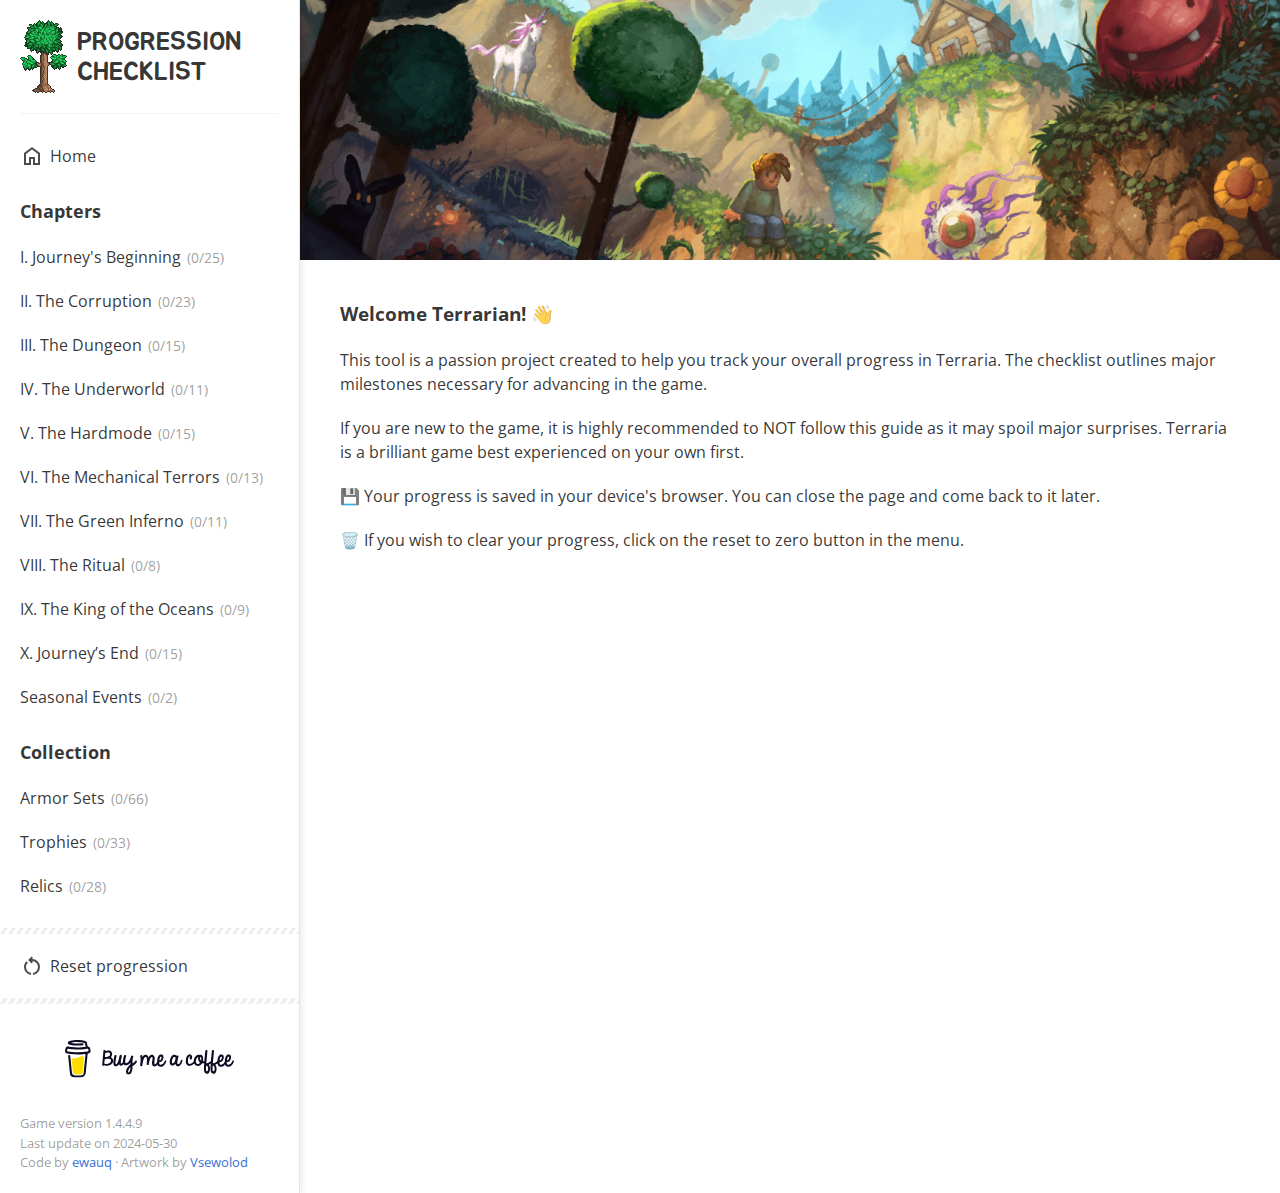
==== commit e36d5576: "Migrate the Terraria Checklist to the new build" ====
--- a/terraria-checklist/index.html
+++ b/terraria-checklist/index.html
@@ -1,2459 +1,7 @@
-<!DOCTYPE html>
-<html lang="en">
-  <head>
-    <title>Terraria 1.4 Progression Checklist</title>
-    <meta charset="UTF-8" />
-    <meta
-      name="keywords"
-      content="terraria, checklist, help, progression, walkthrough, tracking, bosses, items, weapons, collection"
-    />
-    <meta name="robots" content="index, follow" />
-    <meta name="viewport" content="width=device-width, initial-scale=1.0" />
-    <meta
-      property="og:title"
-      content="Progression Checklist for Terraria 1.4"
-    />
-    <meta
-      property="og:description"
-      content="Track your progress on a single page on any devices so you don't miss anything!"
-    />
-    <meta
-      name="description"
-      content="Track your progress on a single page on any devices so you don't miss anything!"
-    />
-    <meta
-      property="og:url"
-      content="https://ewauq.github.io/terraria-checklist/"
-    />
-    <!-- Google tag (gtag.js) -->
-    <script
-      async
-      src="https://www.googletagmanager.com/gtag/js?id=G-256XFFE4T6"
-    ></script>
-    <script>
-      window.dataLayer = window.dataLayer || [];
+<!doctype html><html lang="en"><head><meta charset="utf-8"/><meta name="viewport" content="width=device-width,initial-scale=1"/><title>Terraria Progression Checklist - The Complete Cheat Sheet Walkthrough</title><meta name="description" content="Track your game progress on any device, so you don't miss a thing or get lost."/><meta name="keywords" content="terraria, checklist, help, progression, walkthrough, tracking, bosses, items, weapons, collection"/><meta name="author" content="https://github.com/ewauq"/><meta name="robots" content="index, follow"/><meta itemprop="image" content="https://ewauq.github.io/terraria-checklist/image/external/opengraph-cover.jpeg"><meta property="og:type" content="website"/><meta property="og:title" content="Terraria Progression Checklist - The Complete Cheat Sheet Walkthrough"/><meta property="og:url" content="https://ewauq.github.io/terraria-checklist/"/><meta property="og:image" content="https://ewauq.github.io/terraria-checklist/image/external/opengraph-cover.jpeg"/><meta property="og:description" content="Track your game progress on any device, so you don't miss a thing or get lost."/><meta name="twitter:card" content="summary_large_image"><meta name="twitter:title" content="Terraria Progression Checklist - The Complete Cheat Sheet Walkthrough"/><meta name="twitter:site" content="@https://ewauq.github.io/terraria-checklist/"/><meta name="twitter:description" content="Track your game progress on any device, so you don't miss a thing or get lost."/><meta name="twitter:image" content="https://ewauq.github.io/terraria-checklist/image/external/opengraph-cover.jpeg"/><link rel="shortcut icon" href="favicon.png" type="image/png"/><link rel="preconnect" href="https://fonts.googleapis.com"/><link rel="preconnect" href="https://fonts.gstatic.com" crossorigin/><link href="https://fonts.googleapis.com/css2?family=Open Sans:wght@400;700&display=swap&family=Jua&display=swap" rel="stylesheet"/><script async src="https://www.googletagmanager.com/gtag/js?id=G-256XFFE4T6"></script><script>window.dataLayer = window.dataLayer || []
       function gtag() {
-        dataLayer.push(arguments);
+        dataLayer.push(arguments)
       }
-      gtag("js", new Date());
+      gtag('js', new Date())
 
-      gtag("config", "G-256XFFE4T6");
-    </script>
-    <link rel="stylesheet" href="styles/normalize.css" />
-    <link rel="stylesheet" href="styles/main.css" />
-    <link rel="shortcut icon" href="imgs/favicon.png" type="image/png" />
-  </head>
-
-  <body>
-    <div class="reset">
-      <a name="reset">Checklist reset</a>
-    </div>
-
-    <header>
-      <img src="imgs/logo.png" />
-    </header>
-
-    <div class="version-warning">
-      ⚠️ This version is obsolete and will be replaced by a new build soon.
-      Switch to the
-      <b
-        ><a href="https://ewauq.github.io/terraria-checklist/v2"
-          >new version now</a
-        ></b
-      >
-      to migrate your progress!
-
-      <br /><br />
-      📣 Your feedback is highly appreciated! Feel free to contact me at
-      <a href="mailto:terrariachecklist@pm.me">terrariachecklist@pm.me</a> (even
-      to just say hi! 😊)
-    </div>
-
-    <div class="page">
-      <section>
-        <h1>Welcome Terrarian!</h1>
-        <p>
-          This tool will walk you through the main content of Terraria 1.4 aka
-          “Journey's End”. This list is obviously not exhaustive, because
-          Terraria contains many random elements.
-          <br /><br />
-          The document is primarily intended for experienced players. If you are
-          a new to Terraria, I would rather advise you to follow your own
-          adventure without this document which would spoil you much of the
-          discoveries you could make. Terraria is an awesome game that deserve
-          you take your time to explore it.
-          <br /><br />
-          💾 Your progress is saved in your browser, you can close this page at
-          any time and come back to it later.
-          <br /><br />
-          🗑️ If you want to delete your checklist data, you can click on
-          “Checklist reset” at the top right of your screen.
-          <br /><br />
-          Good luck!
-        </p>
-
-        <h2>Legend</h2>
-        <ul class="legend">
-          <li><span class="npc">👨 NPC</span> how to unlock the character</li>
-          <li><span class="event">📅 EVENT</span> how to trigger the event</li>
-          <li><span class="boss">💀 BOSS</span> how to summon the boss</li>
-        </ul>
-      </section>
-
-      <section>
-        <picture>
-          <div class="title">I: Journey's Beginning</div>
-          <img src="imgs/tier-1.jpg" />
-        </picture>
-
-        <ul class="checklist">
-          <li>
-            <div class="checkbox-container">
-              <input type="checkbox" autocomplete="off" name="tier-1-item-1" />
-            </div>
-            <div class="description">Gather resources to build a house</div>
-          </li>
-
-          <li class="indented">
-            <div class="checkbox-container">
-              <input type="checkbox" autocomplete="off" name="tier-1-item-2" />
-            </div>
-            <div class="description">
-              Create a table, a chair, and a door for the
-              <span class="npc"
-                >👨
-                <a href="https://terraria.fandom.com/wiki/Guide">GUIDE</a></span
-              >
-            </div>
-          </li>
-
-          <li>
-            <div class="checkbox-container">
-              <input type="checkbox" autocomplete="off" name="tier-1-item-3" />
-            </div>
-            <div class="description">Gather ores to improve your equipment</div>
-          </li>
-
-          <li class="indented">
-            <div class="checkbox-container">
-              <input type="checkbox" autocomplete="off" name="tier-1-item-4" />
-            </div>
-            <div class="description">
-              Create a full set of armor with
-              <a href="https://terraria.fandom.com/wiki/Silver_Ore">silver</a
-              >/<a href="https://terraria.fandom.com/wiki/Tungsten_Ore"
-                >tungsten</a
-              >
-            </div>
-          </li>
-
-          <li>
-            <div class="checkbox-container">
-              <input type="checkbox" autocomplete="off" name="tier-1-item-5" />
-            </div>
-            <div class="description">
-              Explore caverns, find some
-              <a href="https://terraria.fandom.com/wiki/Life_Crystal"
-                >Life Crystals</a
-              >, and
-              <b>consume a maximum of 4 of them</b>
-            </div>
-          </li>
-
-          <li>
-            <div class="checkbox-container">
-              <input type="checkbox" autocomplete="off" name="tier-1-item-6" />
-            </div>
-            <div class="description">
-              Collect some
-              <a href="https://terraria.fandom.com/wiki/Fallen_Star"
-                >Fallen Stars</a
-              >
-              to craft some
-              <a href="https://terraria.fandom.com/wiki/Mana_Crystal"
-                >Mana Crystals</a
-              >
-              and use them
-            </div>
-          </li>
-
-          <li class="spaced">
-            <div class="checkbox-container">
-              <input type="checkbox" autocomplete="off" name="tier-1-item-7" />
-            </div>
-            <div class="description">
-              <span class="npc"
-                >👩
-                <a href="https://terraria.fandom.com/wiki/Nurse">NURSE</a></span
-              >: use your first
-              <a href="https://terraria.fandom.com/wiki/Life_Crystal"
-                >Life Crystal</a
-              >
-            </div>
-          </li>
-
-          <li>
-            <div class="checkbox-container">
-              <input type="checkbox" autocomplete="off" name="tier-1-item-8" />
-            </div>
-            <div class="description">
-              <span class="event"
-                >📅
-                <a href="https://terraria.fandom.com/wiki/Blood_Moon"
-                  >BLOOD MOON</a
-                ></span
-              >: use your first
-              <a href="https://terraria.fandom.com/wiki/Life_Crystal"
-                >Life Crystal</a
-              >
-              to unlock the event
-            </div>
-          </li>
-
-          <li>
-            <div class="checkbox-container">
-              <input type="checkbox" autocomplete="off" name="tier-1-item-9" />
-            </div>
-            <div class="description">
-              <span class="npc"
-                >👨
-                <a href="https://terraria.fandom.com/wiki/Merchant"
-                  >MERCHANT</a
-                ></span
-              >: get 50 silver coins
-            </div>
-          </li>
-
-          <li>
-            <div class="checkbox-container">
-              <input type="checkbox" autocomplete="off" name="tier-1-item-10" />
-            </div>
-            <div class="description">
-              <span class="npc"
-                >👨
-                <a href="https://terraria.fandom.com/wiki/Demolitionist"
-                  >DEMOLITIONIST</a
-                ></span
-              >: get an
-              <a href="https://terraria.fandom.com/wiki/Explosives_(class)"
-                >explosive</a
-              >
-            </div>
-          </li>
-
-          <li>
-            <div class="checkbox-container">
-              <input type="checkbox" autocomplete="off" name="tier-1-item-11" />
-            </div>
-            <div class="description">
-              <span class="npc"
-                >👨
-                <a href="https://terraria.fandom.com/wiki/Dye_Trader"
-                  >DYE TRADER</a
-                ></span
-              >: find a
-              <a href="https://terraria.fandom.com/wiki/Plants#Dye_Plants"
-                >dye plant</a
-              >
-            </div>
-          </li>
-
-          <li>
-            <div class="checkbox-container">
-              <input type="checkbox" autocomplete="off" name="tier-1-item-12" />
-            </div>
-            <div class="description">
-              <span class="npc"
-                >👩
-                <a href="https://terraria.fandom.com/wiki/Stylist"
-                  >STYLIST</a
-                ></span
-              >: free the NPC trapped in a
-              <a href="https://terraria.fandom.com/wiki/Spider_Cave"
-                >spiders nest</a
-              >
-            </div>
-          </li>
-
-          <li>
-            <div class="checkbox-container">
-              <input type="checkbox" autocomplete="off" name="tier-1-item-13" />
-            </div>
-            <div class="description">
-              <span class="npc"
-                >👨
-                <a href="https://terraria.fandom.com/wiki/Angler"
-                  >ANGLER</a
-                ></span
-              >: talk to the sleeping NPC in the ocean biome
-            </div>
-          </li>
-
-          <li>
-            <div class="checkbox-container">
-              <input type="checkbox" autocomplete="off" name="tier-1-item-14" />
-            </div>
-            <div class="description">
-              <span class="npc"
-                >👨
-                <a href="https://terraria.fandom.com/wiki/Arms_Dealer"
-                  >ARMS DEALER</a
-                ></span
-              >: have at least one
-              <a href="https://terraria.fandom.com/wiki/Bullets">bullet</a> or a
-              bullet-firing
-              <a href="https://terraria.fandom.com/wiki/Guns">gun</a>
-            </div>
-          </li>
-
-          <li>
-            <div class="checkbox-container">
-              <input type="checkbox" autocomplete="off" name="tier-1-item-27" />
-            </div>
-            <div class="description">
-              <span class="npc"
-                >👨
-                <a href="https://terraria.fandom.com/wiki/Zoologist"
-                  >ZOOLOGIST</a
-                ></span
-              >: have at least 10% of the
-              <a href="https://terraria.fandom.com/wiki/Bestiary"
-                >Bestiary filled</a
-              >
-              (53 entries)
-            </div>
-          </li>
-
-          <li class="spaced">
-            <div class="checkbox-container">
-              <input type="checkbox" autocomplete="off" name="tier-1-item-15" />
-            </div>
-            <div class="description">Build a house for every NPC</div>
-          </li>
-
-          <li>
-            <div class="checkbox-container">
-              <input type="checkbox" autocomplete="off" name="tier-1-item-16" />
-            </div>
-            <div class="description">
-              Buy a
-              <a href="https://terraria.fandom.com/wiki/Piggy_Bank"
-                >Piggy Bank</a
-              >
-              from the
-              <span class="npc"
-                >👨
-                <a href="https://terraria.fandom.com/wiki/Merchant"
-                  >MERCHANT</a
-                ></span
-              >
-            </div>
-          </li>
-
-          <li>
-            <div class="checkbox-container">
-              <input type="checkbox" autocomplete="off" name="tier-1-item-17" />
-            </div>
-            <div class="description">
-              Craft a
-              <a href="https://terraria.fandom.com/wiki/Grappling_Hook"
-                >Grappling Hook</a
-              >
-            </div>
-          </li>
-
-          <li>
-            <div class="checkbox-container">
-              <input type="checkbox" autocomplete="off" name="tier-1-item-18" />
-            </div>
-            <div class="description">Increase your maximum mana to 200</div>
-          </li>
-
-          <li>
-            <div class="checkbox-container">
-              <input type="checkbox" autocomplete="off" name="tier-1-item-19" />
-            </div>
-            <div class="description">
-              Craft some
-              <a href="https://terraria.fandom.com/wiki/Spelunker_Potion"
-                >Spelunker Potions</a
-              >
-              (illuminates nearby ores, gems, chests and other valuable objects)
-            </div>
-          </li>
-
-          <li>
-            <div class="checkbox-container">
-              <input type="checkbox" autocomplete="off" name="tier-1-item-20" />
-            </div>
-            <div class="description">
-              Upgrade your gear with
-              <a href="https://terraria.fandom.com/wiki/Gold_Ore">gold</a>/<a
-                href="https://terraria.fandom.com/wiki/Platinum_Ore"
-                >platinum</a
-              >
-            </div>
-          </li>
-
-          <li>
-            <div class="checkbox-container">
-              <input type="checkbox" autocomplete="off" name="tier-1-item-21" />
-            </div>
-            <div class="description">
-              <span class="boss"
-                >💀
-                <a href="https://terraria.fandom.com/wiki/King_Slime"
-                  >KING SLIME</a
-                ></span
-              >: summon the boss by using a
-              <a href="https://terraria.fandom.com/wiki/Slime_Crown"
-                >Slime Crown</a
-              >, then defeat it
-            </div>
-          </li>
-
-          <li>
-            <div class="checkbox-container">
-              <input type="checkbox" autocomplete="off" name="tier-1-item-22" />
-            </div>
-            <div class="description">
-              🛡️ Gear up for the boss (<a
-                href="https://terraria.fandom.com/wiki/Weapons"
-                >weapons</a
-              >,
-              <a href="https://terraria.fandom.com/wiki/Potions">potions</a> &
-              <a href="https://terraria.fandom.com/wiki/Armor">armor</a>)
-            </div>
-          </li>
-
-          <li>
-            <div class="checkbox-container">
-              <input type="checkbox" autocomplete="off" name="tier-1-item-23" />
-            </div>
-            <div class="description">
-              Increase your health points to 200 by using a fifth
-              <a href="https://terraria.fandom.com/wiki/Life_Crystal"
-                >Life Crystal</a
-              >
-            </div>
-          </li>
-
-          <li>
-            <div class="checkbox-container">
-              <input type="checkbox" autocomplete="off" name="tier-1-item-24" />
-            </div>
-            <div class="description">
-              <span class="boss"
-                >💀
-                <a href="https://terraria.fandom.com/wiki/Eye_of_Cthulhu"
-                  >EYE OF CTHULHU</a
-                ></span
-              >: unlock the boss by having at least 200 HP and 3 town NPCs or by
-              summoning it with a
-              <a href="https://terraria.fandom.com/wiki/Suspicious_Looking_Eye"
-                >Suspicious Looking Eye</a
-              >
-            </div>
-          </li>
-
-          <li class="indented">
-            <div class="checkbox-container">
-              <input type="checkbox" autocomplete="off" name="tier-1-item-25" />
-            </div>
-            <div class="description">
-              Farm
-              <span class="boss"
-                >💀
-                <a href="https://terraria.fandom.com/wiki/Eye_of_Cthulhu"
-                  >EYE OF CTHULHU</a
-                ></span
-              >
-              to gather as much
-              <a href="https://terraria.fandom.com/wiki/Demonite_Ore"
-                >demonite</a
-              >
-              as possible
-            </div>
-          </li>
-
-          <li class="indented">
-            <div class="checkbox-container">
-              <input type="checkbox" autocomplete="off" name="tier-1-item-26" />
-            </div>
-            <div class="description">
-              <span class="npc"
-                >👩
-                <a href="https://terraria.fandom.com/wiki/Dryad">DRYAD</a></span
-              >: defeat
-              <span class="boss"
-                >💀
-                <a href="https://terraria.fandom.com/wiki/Eye_of_Cthulhu"
-                  >EYE OF CTHULHU</a
-                ></span
-              >
-            </div>
-          </li>
-        </ul>
-      </section>
-
-      <section>
-        <picture>
-          <div class="title">II: The Corruption</div>
-          <img src="imgs/tier-2.jpg" />
-        </picture>
-
-        <ul class="checklist">
-          <li>
-            <div class="checkbox-container">
-              <input type="checkbox" autocomplete="off" name="tier-2-item-1" />
-            </div>
-            <div class="description">
-              <span class="npc"
-                >👨
-                <a href="https://terraria.fandom.com/wiki/Painter"
-                  >PAINTER</a
-                ></span
-              >: have at least 8 town NPCs
-            </div>
-          </li>
-
-          <li>
-            <div class="checkbox-container">
-              <input type="checkbox" autocomplete="off" name="tier-2-item-17" />
-            </div>
-            <div class="description">
-              <span class="npc"
-                >👨
-                <a href="https://terraria.fandom.com/wiki/Golfer"
-                  >GOLFER</a
-                ></span
-              >: talk to him in the
-              <a href="https://terraria.fandom.com/wiki/Underground_Desert"
-                >Underground Desert</a
-              >
-            </div>
-          </li>
-
-          <li>
-            <div class="checkbox-container">
-              <input type="checkbox" autocomplete="off" name="tier-2-item-2" />
-            </div>
-            <div class="description">
-              Get some
-              <a href="https://terraria.fandom.com/wiki/Thrown_Powder"
-                >Purification Powder</a
-              >
-              by crafting it or by buying it from the
-              <span class="npc"
-                >👩
-                <a href="https://terraria.fandom.com/wiki/Dryad">DRYAD</a></span
-              >
-            </div>
-          </li>
-
-          <li>
-            <div class="checkbox-container">
-              <input type="checkbox" autocomplete="off" name="tier-2-item-3" />
-            </div>
-            <div class="description">
-              Destroy <b>only two</b>
-              <a href="https://terraria.fandom.com/wiki/Shadow_Orb"
-                >Shadow Orbs</a
-              >
-              /
-              <a href="https://terraria.fandom.com/wiki/Crimson_Heart"
-                >Crimson Hearts</a
-              >
-              to trigger
-              <a href="https://terraria.fandom.com/wiki/Meteorite">meteorite</a>
-              crashes (preferably between midnight and dawn)
-            </div>
-          </li>
-
-          <li class="indented">
-            <div class="checkbox-container">
-              <input type="checkbox" autocomplete="off" name="tier-2-item-4" />
-            </div>
-            <div class="description">
-              Mine completely the
-              <a href="https://terraria.fandom.com/wiki/Meteorite">meteorite</a>
-              and upgrade your gear
-            </div>
-          </li>
-
-          <li class="spaced">
-            <div class="checkbox-container">
-              <input type="checkbox" autocomplete="off" name="tier-2-item-5" />
-            </div>
-            <div class="description">
-              <span class="event"
-                >📅
-                <a href="https://terraria.fandom.com/wiki/Goblin_Army"
-                  >GOBLIN ARMY</a
-                ></span
-              >: destroy at least one
-              <a href="https://terraria.fandom.com/wiki/Shadow_Orb"
-                >Shadow Orbs</a
-              >
-              /
-              <a href="https://terraria.fandom.com/wiki/Crimson_Heart"
-                >Crimson Hearts</a
-              >
-              and have at least 200 HP (triggers only on daytime)
-            </div>
-          </li>
-
-          <li class="indented">
-            <div class="checkbox-container">
-              <input type="checkbox" autocomplete="off" name="tier-2-item-6" />
-            </div>
-            <div class="description">
-              <span class="npc"
-                >👨
-                <a href="https://terraria.fandom.com/wiki/Goblin_Tinkerer"
-                  >GOBLIN TINKERER</a
-                ></span
-              >: defeat the
-              <span class="event"
-                >📅
-                <a href="https://terraria.fandom.com/wiki/Goblin_Army"
-                  >GOBLIN ARMY</a
-                ></span
-              >
-              and find the lost NPC in caverns
-            </div>
-          </li>
-
-          <li>
-            <div class="checkbox-container">
-              <input type="checkbox" autocomplete="off" name="tier-2-item-7" />
-            </div>
-            <div class="description">
-              Buy
-              <a href="https://terraria.fandom.com/wiki/Rocket_Boots"
-                >Rocket Boots</a
-              >
-              from the
-              <span class="npc"
-                >👨
-                <a href="https://terraria.fandom.com/wiki/Goblin_Tinkerer"
-                  >GOBLIN TINKERER</a
-                ></span
-              >
-            </div>
-          </li>
-
-          <li>
-            <div class="checkbox-container">
-              <input type="checkbox" autocomplete="off" name="tier-2-item-8" />
-            </div>
-            <div class="description">
-              Upgrade the weapons and gear
-              <a href="https://terraria.fandom.com/wiki/Rarity">rarity</a> by
-              reforging them at the
-              <span class="npc"
-                >👨
-                <a href="https://terraria.fandom.com/wiki/Goblin_Tinkerer"
-                  >GOBLIN TINKERER</a
-                ></span
-              >
-            </div>
-          </li>
-
-          <li class="spaced">
-            <div class="checkbox-container">
-              <input type="checkbox" autocomplete="off" name="tier-2-item-15" />
-            </div>
-            <div class="description">
-              Get some mobility equipment (<a
-                href="https://terraria.fandom.com/wiki/Rocket_Boots"
-                >Rocket Boots</a
-              >,
-              <a href="https://terraria.fandom.com/wiki/Hooks"
-                >Grappling Hooks</a
-              >, <a href="https://terraria.fandom.com/wiki/Mounts">Mounts</a>,
-              etc.) and craft 101 torches
-            </div>
-          </li>
-
-          <li class="indented">
-            <div class="checkbox-container">
-              <input type="checkbox" autocomplete="off" name="tier-2-item-16" />
-            </div>
-            <div class="description">
-              <span class="event"
-                >📅
-                <a href="https://terraria.fandom.com/wiki/The_Torch_God"
-                  >THE TORCH GOD</a
-                ></span
-              >: in the
-              <a href="https://terraria.fandom.com/wiki/Underground"
-                >Underground</a
-              >
-              layer, prepare a large squared area a place 101 torches in it to
-              trigger the event. Surviving the event will reward you with the
-              <a href="https://terraria.fandom.com/wiki/Torch_God's_Favor"
-                >Torch God's Favor</a
-              >.
-            </div>
-          </li>
-
-          <li class="spaced">
-            <div class="checkbox-container">
-              <input type="checkbox" autocomplete="off" name="tier-2-item-9" />
-            </div>
-            <div class="description">
-              Prepare a large and flat area at the surface for the next boss
-              fight
-            </div>
-          </li>
-
-          <li>
-            <div class="checkbox-container">
-              <input type="checkbox" autocomplete="off" name="tier-2-item-10" />
-            </div>
-            <div class="description">
-              🛡️ Gear up for the boss (<a
-                href="https://terraria.fandom.com/wiki/Weapons"
-                >weapons</a
-              >,
-              <a href="https://terraria.fandom.com/wiki/Potions">potions</a> &
-              <a href="https://terraria.fandom.com/wiki/Armor">armor</a>)
-            </div>
-          </li>
-
-          <li>
-            <div class="checkbox-container">
-              <input type="checkbox" autocomplete="off" name="tier-2-item-11" />
-            </div>
-            <div class="description">
-              <span class="boss"
-                >💀
-                <a href="https://terraria.fandom.com/wiki/Eater_of_Worlds"
-                  >EATER OF WORLDS</a
-                >
-                /
-                <a href="https://terraria.fandom.com/wiki/Brain_of_Cthulhu"
-                  >BRAIN OF CTHULHU</a
-                ></span
-              >: destroy a third
-              <a href="https://terraria.fandom.com/wiki/Shadow_Orb"
-                >Shadow Orb</a
-              >
-              /
-              <a href="https://terraria.fandom.com/wiki/Crimson_Heart"
-                >Crimson Heart</a
-              >
-              to summon the boss, then defeat it
-            </div>
-          </li>
-
-          <li>
-            <div class="checkbox-container">
-              <input type="checkbox" autocomplete="off" name="tier-2-item-12" />
-            </div>
-            <div class="description">
-              <span class="npc"
-                >👨
-                <a href="https://terraria.fandom.com/wiki/Tavernkeep"
-                  >TAVERNKEEP</a
-                ></span
-              >: defeat
-              <span class="boss"
-                >💀
-                <a href="https://terraria.fandom.com/wiki/Eater_of_Worlds"
-                  >EATER OF WORLDS</a
-                >
-                /
-                <a href="https://terraria.fandom.com/wiki/Brain_of_Cthulhu"
-                  >BRAIN OF CTHULHU</a
-                ></span
-              >
-              and find the roaming NPC in the world
-            </div>
-          </li>
-
-          <li class="spaced">
-            <div class="checkbox-container">
-              <input type="checkbox" autocomplete="off" name="tier-2-item-13" />
-            </div>
-            <div class="description">
-              Destroy all
-              <a href="https://terraria.fandom.com/wiki/Shadow_Orb"
-                >Shadow Orbs</a
-              >
-              /
-              <a href="https://terraria.fandom.com/wiki/Crimson_Heart"
-                >Crimson Hearts</a
-              >
-              to farm the boss and meteorites
-            </div>
-          </li>
-
-          <li>
-            <div class="checkbox-container">
-              <input type="checkbox" autocomplete="off" name="tier-2-item-14" />
-            </div>
-            <div class="description">
-              Upgrade your gear with
-              <a href="https://terraria.fandom.com/wiki/Demonite_Ore"
-                >demonite</a
-              >/<a href="https://terraria.fandom.com/wiki/Crimtane_Ore"
-                >crimtane</a
-              >
-            </div>
-          </li>
-        </ul>
-      </section>
-
-      <section>
-        <picture>
-          <div class="title">III: The Dungeon</div>
-          <img src="imgs/tier-3.jpg" />
-        </picture>
-
-        <ul class="checklist">
-          <li>
-            <div class="checkbox-container">
-              <input type="checkbox" autocomplete="off" name="tier-3-item-1" />
-            </div>
-            <div class="description">
-              Craft a
-              <a href="https://terraria.fandom.com/wiki/Phaseblades"
-                >Phaseblade</a
-              >
-              (15 meteorite bars and 10 gems)
-            </div>
-          </li>
-
-          <li>
-            <div class="checkbox-container">
-              <input type="checkbox" autocomplete="off" name="tier-3-item-2" />
-            </div>
-            <div class="description">
-              Isolate the NPCs from the corruption by creating a
-              <a
-                href="https://terraria.fandom.com/wiki/Guide:Maintaining_world_purity#Pre-Hardmode"
-                >6-blocks wide trench</a
-              >
-              around their houses
-            </div>
-          </li>
-
-          <li>
-            <div class="checkbox-container">
-              <input type="checkbox" autocomplete="off" name="tier-3-item-3" />
-            </div>
-            <div class="description">
-              Upgrade your
-              <a href="https://terraria.fandom.com/wiki/Rocket_Boots"
-                >Rocket Boots</a
-              >
-              and the other accesories at
-              <a href="https://terraria.fandom.com/wiki/Tinkerer%27s_Workshop"
-                >Tinkerer's Workshop</a
-              >
-              if possible
-            </div>
-          </li>
-
-          <li class="spaced">
-            <div class="checkbox-container">
-              <input type="checkbox" autocomplete="off" name="tier-3-item-4" />
-            </div>
-            <div class="description">
-              Prepare a
-              <a
-                href="https://terraria.fandom.com/wiki/Old_One%27s_Army#Terrain_requirements"
-                >large and flat area at the surface</a
-              >
-              (124 blocks), summon some
-              <a href="https://terraria.fandom.com/wiki/Ballista_sentry_summons"
-                >sentries</a
-              >
-              and put an
-              <a href="https://terraria.fandom.com/wiki/Eternia_Crystal_Stand"
-                >Eternia Crystal Stand</a
-              >
-              in the middle of it
-            </div>
-          </li>
-
-          <li>
-            <div class="checkbox-container">
-              <input type="checkbox" autocomplete="off" name="tier-3-item-5" />
-            </div>
-            <div class="description">
-              <span class="event"
-                >📅
-                <a href="https://terraria.fandom.com/wiki/Old_One%27s_Army"
-                  >OLD ONE'S ARMY</a
-                ></span
-              >: put an
-              <a href="https://terraria.fandom.com/wiki/Eternia_Crystal"
-                >Eternia Crystal</a
-              >
-              in the
-              <a href="https://terraria.fandom.com/wiki/Eternia_Crystal_Stand"
-                >Eternia Crystal Stand</a
-              >
-              and survive until wave 5
-            </div>
-          </li>
-
-          <li class="spaced">
-            <div class="checkbox-container">
-              <input type="checkbox" autocomplete="off" name="tier-3-item-6" />
-            </div>
-            <div class="description">Find a giant hive in the jungle biome</div>
-          </li>
-
-          <li>
-            <div class="checkbox-container">
-              <input type="checkbox" autocomplete="off" name="tier-3-item-7" />
-            </div>
-            <div class="description">
-              <span class="boss"
-                >💀
-                <a href="https://terraria.fandom.com/wiki/Queen_Bee"
-                  >QUEEN BEE</a
-                ></span
-              >: destory the hive
-              <a href="https://terraria.fandom.com/wiki/Larva">larva</a> to
-              summon the boss, then defeat her
-            </div>
-          </li>
-
-          <li class="indented">
-            <div class="checkbox-container">
-              <input type="checkbox" autocomplete="off" name="tier-3-item-8" />
-            </div>
-            <div class="description">
-              <span class="npc"
-                >👨
-                <a href="https://terraria.fandom.com/wiki/Witch_Doctor"
-                  >WITCH DOCTOR</a
-                ></span
-              >: defeat
-              <span class="boss"
-                >💀
-                <a href="https://terraria.fandom.com/wiki/Queen_Bee"
-                  >QUEEN BEE</a
-                ></span
-              >
-            </div>
-          </li>
-
-          <li class="spaced">
-            <div class="checkbox-container">
-              <input type="checkbox" autocomplete="off" name="tier-3-item-9" />
-            </div>
-            <div class="description">
-              🛡️ Gear up for the boss (<a
-                href="https://terraria.fandom.com/wiki/Weapons"
-                >weapons</a
-              >,
-              <a href="https://terraria.fandom.com/wiki/Potions">potions</a> &
-              <a href="https://terraria.fandom.com/wiki/Armor">armor</a>)
-            </div>
-          </li>
-
-          <li>
-            <div class="checkbox-container">
-              <input type="checkbox" autocomplete="off" name="tier-3-item-10" />
-            </div>
-            <div class="description">
-              <span class="boss"
-                >💀
-                <a href="https://terraria.fandom.com/wiki/Skeletron"
-                  >SKELETRON</a
-                ></span
-              >: talk to the Old Man at the dungeon entrance <b>at night</b> to
-              summon the boss, then defeat it
-            </div>
-          </li>
-
-          <li class="indented">
-            <div class="checkbox-container">
-              <input type="checkbox" autocomplete="off" name="tier-3-item-11" />
-            </div>
-            <div class="description">
-              <span class="npc"
-                >👨
-                <a href="https://terraria.fandom.com/wiki/Clothier"
-                  >CLOTHIER</a
-                ></span
-              >: defeat
-              <span class="boss"
-                >💀
-                <a href="https://terraria.fandom.com/wiki/Skeletron"
-                  >SKELETRON</a
-                ></span
-              >
-            </div>
-          </li>
-
-          <li>
-            <div class="checkbox-container">
-              <input type="checkbox" autocomplete="off" name="tier-3-item-12" />
-            </div>
-            <div class="description">Explore the dungeon completely</div>
-          </li>
-
-          <li class="indented">
-            <div class="checkbox-container">
-              <input type="checkbox" autocomplete="off" name="tier-3-item-13" />
-            </div>
-            <div class="description">Open a maximum of golden chests</div>
-          </li>
-
-          <li class="indented">
-            <div class="checkbox-container">
-              <input type="checkbox" autocomplete="off" name="tier-3-item-14" />
-            </div>
-            <div class="description">
-              Collect an
-              <a href="https://terraria.fandom.com/wiki/Alchemy_Table"
-                >Alchemy Table</a
-              >
-              and a
-              <a href="https://terraria.fandom.com/wiki/Bewitching_Table"
-                >Bewitching Table</a
-              >
-            </div>
-          </li>
-
-          <li class="indented">
-            <div class="checkbox-container">
-              <input type="checkbox" autocomplete="off" name="tier-3-item-15" />
-            </div>
-            <div class="description">
-              <span class="npc"
-                >👩
-                <a href="https://terraria.fandom.com/wiki/Mechanic"
-                  >MECHANIC</a
-                ></span
-              >: find the NPC in the dungeon and talk to her
-            </div>
-          </li>
-
-          <li>
-            <div class="checkbox-container">
-              <input type="checkbox" autocomplete="off" name="tier-3-item-16" />
-            </div>
-            <div class="description">
-              <span class="npc"
-                >👩
-                <a href="https://terraria.fandom.com/wiki/Party_Girl"
-                  >PARTY GIRL</a
-                ></span
-              >: have at least 14 town NPCs
-            </div>
-          </li>
-        </ul>
-      </section>
-
-      <section>
-        <picture>
-          <div class="title">IV: The Hell</div>
-          <img src="imgs/tier-4.jpg" />
-        </picture>
-
-        <ul class="checklist">
-          <li>
-            <div class="checkbox-container">
-              <input type="checkbox" autocomplete="off" name="tier-4-item-1" />
-            </div>
-            <div class="description">
-              Craft an
-              <a href="https://terraria.fandom.com/wiki/Obsidian_Skull"
-                >Obsidian Skull</a
-              >
-              (20 obsidian) (immunizes against fire damage)
-            </div>
-          </li>
-
-          <li>
-            <div class="checkbox-container">
-              <input type="checkbox" autocomplete="off" name="tier-4-item-2" />
-            </div>
-            <div class="description">
-              Craft some
-              <a href="https://terraria.fandom.com/wiki/Obsidian_Skin_Potion"
-                >Obsidian Skin Potions</a
-              >
-              (immunizes against lava damage)
-            </div>
-          </li>
-
-          <li class="spaced">
-            <div class="checkbox-container">
-              <input type="checkbox" autocomplete="off" name="tier-4-item-3" />
-            </div>
-            <div class="description">
-              Go to the Hell layer and gather a maximum of
-              <a href="https://terraria.fandom.com/wiki/Hellstone"
-                >hellstone ore</a
-              >
-            </div>
-          </li>
-
-          <li>
-            <div class="checkbox-container">
-              <input type="checkbox" autocomplete="off" name="tier-4-item-4" />
-            </div>
-            <div class="description">
-              Upgrade your gear with
-              <a href="https://terraria.fandom.com/wiki/Hellstone">hellstone</a>
-            </div>
-          </li>
-
-          <li>
-            <div class="checkbox-container">
-              <input type="checkbox" autocomplete="off" name="tier-4-item-7" />
-            </div>
-            <div class="description">Explore completely the Hell layer</div>
-          </li>
-
-          <li class="indented">
-            <div class="checkbox-container">
-              <input type="checkbox" autocomplete="off" name="tier-4-item-8" />
-            </div>
-            <div class="description">
-              Open a maximum of
-              <a href="https://terraria.fandom.com/wiki/Shadow_Chest"
-                >Shadow Chests</a
-              >
-            </div>
-          </li>
-
-          <li>
-            <div class="checkbox-container">
-              <input type="checkbox" autocomplete="off" name="tier-4-item-9" />
-            </div>
-            <div class="description">
-              <span class="event"
-                >📅
-                <a href="https://terraria.fandom.com/wiki/Old_One's_Army"
-                  >OLD ONE'S ARMY</a
-                ></span
-              >: reach wave 5 if you haven't already
-            </div>
-          </li>
-
-          <li class="spaced">
-            <div class="checkbox-container">
-              <input type="checkbox" autocomplete="off" name="tier-4-item-5" />
-            </div>
-            <div class="description">
-              Prepare a very large and flat area above the lava for the next
-              boss fight
-            </div>
-          </li>
-
-          <li>
-            <div class="checkbox-container">
-              <input type="checkbox" autocomplete="off" name="tier-4-item-6" />
-            </div>
-            <div class="description">
-              Get a
-              <a href="https://terraria.fandom.com/wiki/Guide_Voodoo_Doll"
-                >Voodoo Doll</a
-              >
-              by killing
-              <a href="https://terraria.fandom.com/wiki/Voodoo_Demon"
-                >Voodoo Demons</a
-              >
-            </div>
-          </li>
-
-          <li>
-            <div class="checkbox-container">
-              <input type="checkbox" autocomplete="off" name="tier-4-item-10" />
-            </div>
-            <div class="description">
-              🛡️ Gear up for the boss (<a
-                href="https://terraria.fandom.com/wiki/Weapons"
-                >weapons</a
-              >,
-              <a href="https://terraria.fandom.com/wiki/Potions">potions</a> &
-              <a href="https://terraria.fandom.com/wiki/Armor">armor</a>)
-            </div>
-          </li>
-
-          <li>
-            <div class="checkbox-container">
-              <input type="checkbox" autocomplete="off" name="tier-4-item-11" />
-            </div>
-            <div class="description">
-              <span class="boss"
-                >💀
-                <a href="https://terraria.fandom.com/wiki/Wall_of_Flesh"
-                  >WALL OF FLESH</a
-                ></span
-              >: throw a
-              <a href="https://terraria.fandom.com/wiki/Guide_Voodoo_Doll"
-                >Voodoo Doll</a
-              >
-              in the lava (to the left to make the boss spawn from the left and
-              vice versa), then defeat the boss
-            </div>
-          </li>
-        </ul>
-
-        <div class="infobox info">
-          The world will now enter Hardmode introducing new and powerful
-          monsters and ores. Corruption will also spread much faster.
-        </div>
-      </section>
-
-      <section>
-        <picture>
-          <div class="title">V: The Hardmode</div>
-          <img src="imgs/tier-5.jpg" />
-        </picture>
-
-        <ul class="checklist">
-          <li>
-            <div class="checkbox-container">
-              <input type="checkbox" autocomplete="off" name="tier-5-item-1" />
-            </div>
-            <div class="description">
-              Farm the
-              <span class="boss"
-                >💀
-                <a href="https://terraria.fandom.com/wiki/Wall_of_Flesh"
-                  >WALL OF FLESH</a
-                ></span
-              >
-              as many times as necessary to get the
-              <a href="https://terraria.fandom.com/wiki/Pwnhammer">Pwnhammer</a>
-              and the
-              <a href="https://terraria.fandom.com/wiki/Warrior_Emblem"
-                >Emblems</a
-              >
-            </div>
-          </li>
-
-          <li>
-            <div class="checkbox-container">
-              <input type="checkbox" autocomplete="off" name="tier-5-item-2" />
-            </div>
-            <div class="description">
-              Destroy the
-              <a href="https://terraria.fandom.com/wiki/Altars">altars</a> in
-              corrupted biomes with the Pwnhammer to spawn new ores
-            </div>
-          </li>
-
-          <li>
-            <div class="checkbox-container">
-              <input type="checkbox" autocomplete="off" name="tier-5-item-3" />
-            </div>
-            <div class="description">
-              Buy the
-              <a href="https://terraria.fandom.com/wiki/Clentaminator"
-                >Clentaminator</a
-              >
-              and reduce the corruption if necessary
-            </div>
-          </li>
-
-          <li>
-            <div class="checkbox-container">
-              <input type="checkbox" autocomplete="off" name="tier-5-item-4" />
-            </div>
-            <div class="description">
-              <span class="npc"
-                >👨
-                <a href="https://terraria.fandom.com/wiki/Wizard"
-                  >WIZARD</a
-                ></span
-              >: find and talk to the NPC in the cavern layer
-            </div>
-          </li>
-
-          <li class="spaced">
-            <div class="checkbox-container">
-              <input type="checkbox" autocomplete="off" name="tier-5-item-5" />
-            </div>
-            <div class="description">
-              Explore the undergrounds and gather some
-              <a href="https://terraria.fandom.com/wiki/Cobalt_Ore">cobalt</a
-              >/<a href="https://terraria.fandom.com/wiki/Palladium_Ore"
-                >palladium</a
-              >
-            </div>
-          </li>
-
-          <li>
-            <div class="checkbox-container">
-              <input type="checkbox" autocomplete="off" name="tier-5-item-6" />
-            </div>
-            <div class="description">
-              Upgrade your gear and tools with
-              <a href="https://terraria.fandom.com/wiki/Cobalt_Ore">cobalt</a
-              >/<a href="https://terraria.fandom.com/wiki/Palladium_Ore"
-                >palladium</a
-              >
-            </div>
-          </li>
-
-          <li>
-            <div class="checkbox-container">
-              <input type="checkbox" autocomplete="off" name="tier-5-item-7" />
-            </div>
-            <div class="description">
-              Upgrade your gear and tools with
-              <a href="https://terraria.fandom.com/wiki/Mythril_Ore">mythril</a
-              >/<a href="https://terraria.fandom.com/wiki/Orichalcum_Ore"
-                >orichalcum</a
-              >
-            </div>
-          </li>
-
-          <li>
-            <div class="checkbox-container">
-              <input type="checkbox" autocomplete="off" name="tier-5-item-8" />
-            </div>
-            <div class="description">
-              Upgrade your gear and tools with
-              <a href="https://terraria.fandom.com/wiki/Adamantite_Ore"
-                >adamantite</a
-              >/<a href="https://terraria.fandom.com/wiki/Titanium_Ore"
-                >titanium</a
-              >
-            </div>
-          </li>
-
-          <li class="spaced">
-            <div class="checkbox-container">
-              <input type="checkbox" autocomplete="off" name="tier-5-item-9" />
-            </div>
-            <div class="description">
-              <span class="npc"
-                >👨
-                <a href="https://terraria.fandom.com/wiki/Tax_Collector"
-                  >TAX COLLECTOR</a
-                ></span
-              >: convert a
-              <a href="https://terraria.fandom.com/wiki/Tortured_Soul"
-                >Tortured Soul</a
-              >
-              in the Hell with some
-              <a href="https://terraria.fandom.com/wiki/Thrown_Powder"
-                >Purification Powder</a
-              >
-            </div>
-          </li>
-
-          <li class="spaced">
-            <div class="checkbox-container">
-              <input type="checkbox" autocomplete="off" name="tier-5-item-10" />
-            </div>
-            <div class="description">
-              Get a
-              <a href="https://terraria.fandom.com/wiki/Gelatin_Crystal"
-                >Gelatin Crystal</a
-              >
-              in the
-              <a href="https://terraria.fandom.com/wiki/Underground_Hallow"
-                >Underground Hallow</a
-              >
-            </div>
-          </li>
-
-          <li class="indented">
-            <div class="checkbox-container">
-              <input type="checkbox" autocomplete="off" name="tier-5-item-11" />
-            </div>
-            <div class="description">
-              <span class="boss"
-                >💀
-                <a href="https://terraria.fandom.com/wiki/Queen_Slime"
-                  >QUEEN SLIME</a
-                ></span
-              >: summon the boss with a
-              <a href="https://terraria.fandom.com/wiki/Gelatin_Crystal"
-                >Gelatin Crystal</a
-              >
-              in the
-              <a href="https://terraria.fandom.com/wiki/The_Hallow"
-                >Hallow biome</a
-              >
-              and defeat her
-            </div>
-          </li>
-
-          <li class="spaced">
-            <div class="checkbox-container">
-              <input type="checkbox" autocomplete="off" name="tier-5-item-12" />
-            </div>
-            <div class="description">
-              During the
-              <span class="event"
-                >📅
-                <a href="https://terraria.fandom.com/wiki/Blood_Moon"
-                  >BLOOD MOON</a
-                ></span
-              >
-              summon mini-bosses
-              <span class="boss"
-                >💀
-                <a href="https://terraria.fandom.com/wiki/Blood_Eel"
-                  >BLOOD EEL</a
-                ></span
-              >
-              and
-              <span class="boss"
-                >💀
-                <a href="https://terraria.fandom.com/wiki/Dreadnautilus"
-                  >DREADNAUTILUS</a
-                ></span
-              >
-              by fishing anywhere (fishing at the surface layer is recommended
-              to have enough space to fight)
-            </div>
-          </li>
-        </ul>
-      </section>
-
-      <section>
-        <picture>
-          <div class="title">VI: Mechanical Terrors</div>
-          <img src="imgs/tier-6.jpg" />
-        </picture>
-
-        <ul class="checklist">
-          <li>
-            <div class="checkbox-container">
-              <input type="checkbox" autocomplete="off" name="tier-6-item-1" />
-            </div>
-            <div class="description">
-              🛡️ Gear up for the boss (<a
-                href="https://terraria.fandom.com/wiki/Weapons"
-                >weapons</a
-              >,
-              <a href="https://terraria.fandom.com/wiki/Potions">potions</a> &
-              <a href="https://terraria.fandom.com/wiki/Armor">armor</a>)
-            </div>
-          </li>
-
-          <li>
-            <div class="checkbox-container">
-              <input type="checkbox" autocomplete="off" name="tier-6-item-2" />
-            </div>
-            <div class="description">
-              <span class="boss"
-                >💀
-                <a href="https://terraria.fandom.com/wiki/The_Destroyer"
-                  >THE DESTROYER</a
-                ></span
-              >: summon the boss <b>at night</b> with a
-              <a href="https://terraria.fandom.com/wiki/Mechanical_Worm"
-                >Mechanical Worm</a
-              >, then defeat it
-            </div>
-          </li>
-
-          <li class="indented">
-            <div class="checkbox-container">
-              <input type="checkbox" autocomplete="off" name="tier-6-item-3" />
-            </div>
-            <div class="description">
-              Farm
-              <span class="boss"
-                >💀
-                <a href="https://terraria.fandom.com/wiki/The_Destroyer"
-                  >THE DESTROYER</a
-                ></span
-              >
-              to gather a maximum of
-              <a href="https://terraria.fandom.com/wiki/Hallowed_Bar"
-                >hallowed bars</a
-              >
-            </div>
-          </li>
-
-          <li class="indented">
-            <div class="checkbox-container">
-              <input type="checkbox" autocomplete="off" name="tier-6-item-4" />
-            </div>
-            <div class="description">
-              <span class="npc"
-                >👩
-                <a href="https://terraria.fandom.com/wiki/Steampunker"
-                  >STEAMPUNKER</a
-                ></span
-              >: defeat any mechanical bosses
-            </div>
-          </li>
-
-          <li class="spaced">
-            <div class="checkbox-container">
-              <input type="checkbox" autocomplete="off" name="tier-6-item-7" />
-            </div>
-            <div class="description">
-              🛡️ Gear up for the boss (<a
-                href="https://terraria.fandom.com/wiki/Weapons"
-                >weapons</a
-              >,
-              <a href="https://terraria.fandom.com/wiki/Potions">potions</a> &
-              <a href="https://terraria.fandom.com/wiki/Armor">armor</a>)
-            </div>
-          </li>
-
-          <li>
-            <div class="checkbox-container">
-              <input type="checkbox" autocomplete="off" name="tier-6-item-8" />
-            </div>
-            <div class="description">
-              <span class="boss"
-                >💀
-                <a href="https://terraria.fandom.com/wiki/Skeletron_Prime"
-                  >SKELETRON PRIME</a
-                ></span
-              >: summon the boss <b>at night</b> with a
-              <a href="https://terraria.fandom.com/wiki/Mechanical_Skull"
-                >Mechanical Skull</a
-              >, then defeat it
-            </div>
-          </li>
-
-          <li class="spaced">
-            <div class="checkbox-container">
-              <input type="checkbox" autocomplete="off" name="tier-6-item-5" />
-            </div>
-            <div class="description">
-              Upgrade your gear with
-              <a href="https://terraria.fandom.com/wiki/Hallowed_Bar"
-                >hallowed bars</a
-              >
-            </div>
-          </li>
-
-          <li>
-            <div class="checkbox-container">
-              <input type="checkbox" autocomplete="off" name="tier-6-item-6" />
-            </div>
-            <div class="description">
-              Find some ranged weapons and craft some
-              <a href="https://terraria.fandom.com/wiki/Ammunition_items"
-                >ammunitions</a
-              >
-              (<a href="https://terraria.fandom.com/wiki/Chlorophyte_Bullet"
-                >Chlorophyte Bullets</a
-              >
-              for example)
-            </div>
-          </li>
-
-          <li class="spaced">
-            <div class="checkbox-container">
-              <input type="checkbox" autocomplete="off" name="tier-6-item-9" />
-            </div>
-            <div class="description">
-              🛡️ Gear up for the boss (<a
-                href="https://terraria.fandom.com/wiki/Weapons"
-                >weapons</a
-              >,
-              <a href="https://terraria.fandom.com/wiki/Potions">potions</a> &
-              <a href="https://terraria.fandom.com/wiki/Armor">armor</a>)
-            </div>
-          </li>
-
-          <li>
-            <div class="checkbox-container">
-              <input type="checkbox" autocomplete="off" name="tier-6-item-10" />
-            </div>
-            <div class="description">
-              <span class="boss"
-                >💀
-                <a href="https://terraria.fandom.com/wiki/The_Twins"
-                  >THE TWINS</a
-                ></span
-              >: summon the bosses <b>at night</b> with a
-              <a href="https://terraria.fandom.com/wiki/Mechanical_Eye"
-                >Mechanical Eye</a
-              >, then defeat them
-            </div>
-          </li>
-
-          <li class="spaced">
-            <div class="checkbox-container">
-              <input type="checkbox" autocomplete="off" name="tier-6-item-11" />
-            </div>
-            <div class="description">
-              Upgrade your
-              <a href="https://terraria.fandom.com/wiki/Emblem">Emblems</a> to
-              <a href="https://terraria.fandom.com/wiki/Avenger_Emblem"
-                >Avenger Emblem</a
-              >
-            </div>
-          </li>
-
-          <li>
-            <div class="checkbox-container">
-              <input type="checkbox" autocomplete="off" name="tier-6-item-12" />
-            </div>
-            <div class="description">
-              Craft a pair of
-              <a href="https://terraria.fandom.com/wiki/Wings">wings</a>
-            </div>
-          </li>
-
-          <li>
-            <div class="checkbox-container">
-              <input type="checkbox" autocomplete="off" name="tier-6-item-13" />
-            </div>
-            <div class="description">
-              <span class="event"
-                >📅
-                <a href="https://terraria.fandom.com/wiki/Pirate_Invasion"
-                  >PIRATE INVASION</a
-                ></span
-              >: occurs randomly after defeating the
-              <span class="boss"
-                >💀
-                <a href="https://terraria.fandom.com/wiki/Wall_of_Flesh"
-                  >WALL OF FLESH</a
-                ></span
-              >
-            </div>
-          </li>
-
-          <li class="indented">
-            <div class="checkbox-container">
-              <input type="checkbox" autocomplete="off" name="tier-6-item-14" />
-            </div>
-            <div class="description">
-              <span class="npc"
-                >👨
-                <a href="https://terraria.fandom.com/wiki/Pirate"
-                  >PIRATE</a
-                ></span
-              >: defeat the
-              <span class="event"
-                >📅
-                <a href="https://terraria.fandom.com/wiki/Pirate_Invasion"
-                  >PIRATE INVASION</a
-                ></span
-              >
-            </div>
-          </li>
-        </ul>
-      </section>
-
-      <section>
-        <picture>
-          <div class="title">VII: The Green Inferno</div>
-          <img src="imgs/tier-7.jpg" />
-        </picture>
-
-        <ul class="checklist">
-          <li>
-            <div class="checkbox-container">
-              <input type="checkbox" autocomplete="off" name="tier-7-item-1" />
-            </div>
-            <div class="description">
-              Find some
-              <a href="https://terraria.fandom.com/wiki/Life_Fruit"
-                >Life Fruits</a
-              >
-              in the jungle biome and max out your HP to 500
-            </div>
-          </li>
-
-          <li>
-            <div class="checkbox-container">
-              <input type="checkbox" autocomplete="off" name="tier-7-item-2" />
-            </div>
-            <div class="description">
-              Upgrade your gear with
-              <a href="https://terraria.fandom.com/wiki/Chlorophyte_Ore"
-                >chlorophyte</a
-              >
-            </div>
-          </li>
-
-          <li>
-            <div class="checkbox-container">
-              <input type="checkbox" autocomplete="off" name="tier-7-item-3" />
-            </div>
-            <div class="description">
-              Upgrade your gear and weapons
-              <a href="https://terraria.fandom.com/wiki/Rarity">rarity</a> by
-              reforging them at the
-              <span class="npc"
-                >👨
-                <a href="https://terraria.fandom.com/wiki/Goblin_Tinkerer"
-                  >GOBLIN TINKERER</a
-                ></span
-              >
-            </div>
-          </li>
-
-          <li>
-            <div class="checkbox-container">
-              <input type="checkbox" autocomplete="off" name="tier-7-item-4" />
-            </div>
-            <div class="description">
-              Get back to the dungeon and farm the hardmode monsters to get new
-              items
-            </div>
-          </li>
-
-          <li>
-            <div class="checkbox-container">
-              <input type="checkbox" autocomplete="off" name="tier-7-item-5" />
-            </div>
-            <div class="description">
-              <span class="event"
-                >📅
-                <a href="https://terraria.fandom.com/wiki/Old_One%27s_Army"
-                  >OLD ONE'S ARMY</a
-                ></span
-              >: put an
-              <a href="https://terraria.fandom.com/wiki/Eternia_Crystal"
-                >Eternia Crystal</a
-              >
-              in the
-              <a href="https://terraria.fandom.com/wiki/Eternia_Crystal_Stand"
-                >Eternia Crystal Stand</a
-              >
-              and survive until wave 7
-            </div>
-          </li>
-
-          <li class="spaced">
-            <div class="checkbox-container">
-              <input type="checkbox" autocomplete="off" name="tier-7-item-6" />
-            </div>
-            <div class="description">
-              🛡️ Gear up for the boss (<a
-                href="https://terraria.fandom.com/wiki/Weapons"
-                >weapons</a
-              >,
-              <a href="https://terraria.fandom.com/wiki/Potions">potions</a> &
-              <a href="https://terraria.fandom.com/wiki/Armor">armor</a>)
-            </div>
-          </li>
-
-          <li>
-            <div class="checkbox-container">
-              <input type="checkbox" autocomplete="off" name="tier-7-item-7" />
-            </div>
-            <div class="description">
-              Find the
-              <span class="boss"
-                >💀
-                <a href="https://terraria.fandom.com/wiki/Plantera"
-                  >PLANTERA</a
-                ></span
-              >'s
-              <a href="https://terraria.fandom.com/wiki/Plantera%27s_Bulb"
-                >bulb</a
-              >
-              in the jungle biome
-            </div>
-          </li>
-
-          <li>
-            <div class="checkbox-container">
-              <input type="checkbox" autocomplete="off" name="tier-7-item-8" />
-            </div>
-            <div class="description">
-              <span class="boss"
-                >💀
-                <a href="https://terraria.fandom.com/wiki/Plantera"
-                  >PLANTERA</a
-                ></span
-              >: destroy the bulb to summon the boss, then defeat it
-            </div>
-          </li>
-
-          <li class="indented">
-            <div class="checkbox-container">
-              <input type="checkbox" autocomplete="off" name="tier-7-item-9" />
-            </div>
-            <div class="description">
-              <span class="npc"
-                >👨
-                <a href="https://terraria.fandom.com/wiki/Cyborg"
-                  >CYBORG</a
-                ></span
-              >: defeat
-              <span class="boss"
-                >💀
-                <a href="https://terraria.fandom.com/wiki/Plantera"
-                  >PLANTERA</a
-                ></span
-              >
-            </div>
-          </li>
-
-          <li class="indented">
-            <div class="checkbox-container">
-              <input type="checkbox" autocomplete="off" name="tier-7-item-10" />
-            </div>
-            <div class="description">
-              <span class="npc"
-                >👩
-                <a href="https://terraria.fandom.com/wiki/Princess"
-                  >PRINCESS</a
-                ></span
-              >: ensure that all NPCs (24) have a house
-            </div>
-          </li>
-
-          <li>
-            <div class="checkbox-container">
-              <input type="checkbox" autocomplete="off" name="tier-7-item-11" />
-            </div>
-            <div class="description">
-              <span class="event"
-                >📅
-                <a href="https://terraria.fandom.com/wiki/Frost_Moon"
-                  >FROST MOON</a
-                ></span
-              >: trigger the event <b>at night</b> with a
-              <a href="https://terraria.fandom.com/wiki/Naughty_Present"
-                >Naughty Present</a
-              >
-              and survive until wave 15
-            </div>
-          </li>
-        </ul>
-
-        <div class="infobox info">
-          Defeating
-          <span class="boss"
-            >💀
-            <a href="https://terraria.fandom.com/wiki/Plantera"
-              >PLANTERA</a
-            ></span
-          >
-          slows the corruption spread by 50%
-        </div>
-      </section>
-
-      <section>
-        <picture>
-          <div class="title">VIII: The Ritual</div>
-          <img src="imgs/tier-8.jpg" />
-        </picture>
-
-        <ul class="checklist">
-          <li>
-            <div class="checkbox-container">
-              <input type="checkbox" autocomplete="off" name="tier-8-item-1" />
-            </div>
-            <div class="description">
-              🛡️ Gear up for the boss (<a
-                href="https://terraria.fandom.com/wiki/Weapons"
-                >weapons</a
-              >,
-              <a href="https://terraria.fandom.com/wiki/Potions">potions</a> &
-              <a href="https://terraria.fandom.com/wiki/Armor">armor</a>)
-            </div>
-          </li>
-
-          <li>
-            <div class="checkbox-container">
-              <input type="checkbox" autocomplete="off" name="tier-8-item-2" />
-            </div>
-            <div class="description">
-              Find the jungle temple entrance and explore it
-            </div>
-          </li>
-
-          <li>
-            <div class="checkbox-container">
-              <input type="checkbox" autocomplete="off" name="tier-8-item-3" />
-            </div>
-            <div class="description">
-              <span class="boss"
-                >💀
-                <a href="https://terraria.fandom.com/wiki/Golem">GOLEM</a></span
-              >: summon the boss by putting a
-              <a href="https://terraria.fandom.com/wiki/Lihzahrd_Power_Cell"
-                >Lihzahrd Power Cell</a
-              >
-              in the altar, then defeat it
-            </div>
-          </li>
-
-          <li class="spaced">
-            <div class="checkbox-container">
-              <input type="checkbox" autocomplete="off" name="tier-8-item-4" />
-            </div>
-            <div class="description">
-              Get
-              <a href="https://terraria.fandom.com/wiki/Solar_Tablet_Fragment"
-                >Solar Tablet Fragments</a
-              >
-              (8) and craft a
-              <a href="https://terraria.fandom.com/wiki/Solar_Tablet"
-                >Solar Tablet</a
-              >
-            </div>
-          </li>
-
-          <li>
-            <div class="checkbox-container">
-              <input type="checkbox" autocomplete="off" name="tier-8-item-5" />
-            </div>
-            <div class="description">
-              <span class="event"
-                >📅
-                <a href="https://terraria.fandom.com/wiki/Solar_Eclipse"
-                  >SOLAR ECLIPSE</a
-                ></span
-              >: trigger the event <b>during daytime only</b> by using a
-              <a href="https://terraria.fandom.com/wiki/Solar_Tablet"
-                >Solar Tablet</a
-              >
-            </div>
-          </li>
-
-          <li>
-            <div class="checkbox-container">
-              <input type="checkbox" autocomplete="off" name="tier-8-item-6" />
-            </div>
-            <div class="description">
-              <span class="event"
-                >📅
-                <a href="https://terraria.fandom.com/wiki/Martian_Madness"
-                  >MARTIAN MADNESS</a
-                ></span
-              >: trigger the event by finding a
-              <a href="https://terraria.fandom.com/wiki/Martian_Probe"
-                >Martian Probe</a
-              >
-              at the surface and attacking it or approaching it
-            </div>
-          </li>
-
-          <li>
-            <div class="checkbox-container">
-              <input type="checkbox" autocomplete="off" name="tier-8-item-7" />
-            </div>
-            <div class="description">
-              <span class="event"
-                >📅
-                <a href="https://terraria.fandom.com/wiki/Pumpkin_Moon"
-                  >PUMPKIN MOON</a
-                ></span
-              >: trigger the event with a
-              <a href="https://terraria.fandom.com/wiki/Pumpkin_Moon_Medallion"
-                >Pumpkin Moon Medallion</a
-              >
-              and survive until wave 15
-            </div>
-          </li>
-
-          <li class="spaced">
-            <div class="checkbox-container">
-              <input type="checkbox" autocomplete="off" name="tier-8-item-8" />
-            </div>
-            <div class="description">
-              Get some
-              <a href="https://terraria.fandom.com/wiki/Biome_Chest"
-                >biome keys</a
-              >
-              and open the corresponding chests in the dungeon
-            </div>
-          </li>
-        </ul>
-
-        <div class="infobox achievement">
-          At night, summon all mecanical bosses and defeat them simultaneously
-          to get a rare achievement.
-        </div>
-      </section>
-
-      <section>
-        <picture>
-          <div class="title">IX: The King of the oceans</div>
-          <img src="imgs/tier-9.jpg" />
-        </picture>
-
-        <ul class="checklist">
-          <li>
-            <div class="checkbox-container">
-              <input type="checkbox" autocomplete="off" name="tier-9-item-1" />
-            </div>
-            <div class="description">
-              🛡️ Gear up for the bosses (<a
-                href="https://terraria.fandom.com/wiki/Weapons"
-                >weapons</a
-              >,
-              <a href="https://terraria.fandom.com/wiki/Potions">potions</a> &
-              <a href="https://terraria.fandom.com/wiki/Armor">armor</a>)
-            </div>
-          </li>
-
-          <li>
-            <div class="checkbox-container">
-              <input type="checkbox" autocomplete="off" name="tier-9-item-2" />
-            </div>
-            <div class="description">
-              <span class="event"
-                >📅
-                <a href="https://terraria.fandom.com/wiki/Old_One%27s_Army"
-                  >OLD ONE'S ARMY</a
-                ></span
-              >: put an
-              <a href="https://terraria.fandom.com/wiki/Eternia_Crystal"
-                >Eternia Crystal</a
-              >
-              in the
-              <a href="https://terraria.fandom.com/wiki/Eternia_Crystal_Stand"
-                >Eternia Crystal Stand</a
-              >
-              and survive until the boss
-            </div>
-          </li>
-
-          <li class="indented">
-            <div class="checkbox-container">
-              <input type="checkbox" autocomplete="off" name="tier-9-item-3" />
-            </div>
-            <div class="description">
-              <span class="boss"
-                >💀
-                <a href="https://terraria.fandom.com/wiki/Betsy">BETSY</a></span
-              >: defeat the boss after wave 7
-            </div>
-          </li>
-
-          <li class="spaced">
-            <div class="checkbox-container">
-              <input type="checkbox" autocomplete="off" name="tier-9-item-4" />
-            </div>
-            <div class="description">
-              <span class="npc"
-                >👨
-                <a href="https://terraria.fandom.com/wiki/Truffle"
-                  >TRUFFLE</a
-                ></span
-              >: make an artificial Mushroom biome with at least 200 Mushroom
-              biome blocks (using
-              <a href="https://terraria.fandom.com/wiki/Mushroom_Grass_Seeds"
-                >Mushroom Grass Seeds</a
-              >) and build a house to attract the NPC
-            </div>
-          </li>
-
-          <li>
-            <div class="checkbox-container">
-              <input type="checkbox" autocomplete="off" name="tier-9-item-5" />
-            </div>
-            <div class="description">
-              Capture a
-              <a href="https://terraria.fandom.com/wiki/Truffle_Worm"
-                >Truffle Worm</a
-              >
-              with a
-              <a href="https://terraria.fandom.com/wiki/Bug_Net">Bug Net</a>
-            </div>
-          </li>
-
-          <li>
-            <div class="checkbox-container">
-              <input type="checkbox" autocomplete="off" name="tier-9-item-6" />
-            </div>
-            <div class="description">
-              Prepare a large area with multiple levels of
-              <a href="https://terraria.fandom.com/wiki/Platforms">platforms</a>
-              in the ocean biome
-            </div>
-          </li>
-
-          <li>
-            <div class="checkbox-container">
-              <input type="checkbox" autocomplete="off" name="tier-9-item-7" />
-            </div>
-            <div class="description">
-              <span class="boss"
-                >💀
-                <a href="https://terraria.fandom.com/wiki/Duke_Fishron"
-                  >DUKE FISHRON</a
-                ></span
-              >: summon the boss by fishing in the ocean with a Truffle Worm as
-              bait, then defeat it
-            </div>
-          </li>
-
-          <li class="indented">
-            <div class="checkbox-container">
-              <input type="checkbox" autocomplete="off" name="tier-9-item-8" />
-            </div>
-            <div class="description">
-              Farm
-              <span class="boss"
-                >💀
-                <a href="https://terraria.fandom.com/wiki/Duke_Fishron"
-                  >DUKE FISHRON</a
-                ></span
-              >
-              to get his wings and powerful weapons
-            </div>
-          </li>
-        </ul>
-      </section>
-
-      <section>
-        <picture>
-          <div class="title">X: Journey's End</div>
-          <img src="imgs/tier-10.jpg" />
-        </picture>
-
-        <ul class="checklist">
-          <li>
-            <div class="checkbox-container">
-              <input type="checkbox" autocomplete="off" name="tier-10-item-1" />
-            </div>
-            <div class="description">
-              Upgrade your gear and weapons
-              <a href="https://terraria.fandom.com/wiki/Rarity">rarity</a> by
-              reforging them at the
-              <span class="npc"
-                >👨
-                <a href="https://terraria.fandom.com/wiki/Goblin_Tinkerer"
-                  >GOBLIN TINKERER</a
-                ></span
-              >
-            </div>
-          </li>
-
-          <li>
-            <div class="checkbox-container">
-              <input type="checkbox" autocomplete="off" name="tier-10-item-2" />
-            </div>
-            <div class="description">
-              🛡️ Gear up for the bosses (<a
-                href="https://terraria.fandom.com/wiki/Weapons"
-                >weapons</a
-              >,
-              <a href="https://terraria.fandom.com/wiki/Potions">potions</a> &
-              <a href="https://terraria.fandom.com/wiki/Armor">armor</a>)
-            </div>
-          </li>
-
-          <li>
-            <div class="checkbox-container">
-              <input
-                type="checkbox"
-                autocomplete="off"
-                name="tier-10-item-11"
-              />
-            </div>
-            <div class="description">
-              <span class="boss"
-                >💀
-                <a href="https://terraria.fandom.com/wiki/Empress_of_Light"
-                  >EMPRESS OF LIGHT</a
-                ></span
-              >: summon the boss <b>at night in the Hallow biome</b> by killing
-              a
-              <a href="https://terraria.fandom.com/wiki/Prismatic_Lacewing"
-                >Prismatic Lacewing</a
-              >
-            </div>
-          </li>
-
-          <li>
-            <div class="checkbox-container">
-              <input type="checkbox" autocomplete="off" name="tier-10-item-3" />
-            </div>
-            <div class="description">
-              <span class="boss"
-                >💀
-                <a href="https://terraria.fandom.com/wiki/Lunatic_Cultist"
-                  >LUNATIC CULTIST</a
-                ></span
-              >: summon the boss by killing the 4 cultists at the dungeon
-              entrance, then defeat it
-            </div>
-          </li>
-
-          <li class="indented">
-            <div class="checkbox-container">
-              <input type="checkbox" autocomplete="off" name="tier-10-item-4" />
-            </div>
-            <div class="description">
-              <span class="event"
-                >📅
-                <a href="https://terraria.fandom.com/wiki/Lunar_Events"
-                  >LUNAR EVENTS</a
-                ></span
-              >: defeat the
-              <span class="boss"
-                >💀
-                <a href="https://terraria.fandom.com/wiki/Lunatic_Cultist"
-                  >LUNATIC CULTIST</a
-                ></span
-              >
-            </div>
-          </li>
-
-          <li class="indented">
-            <div class="checkbox-container">
-              <input type="checkbox" autocomplete="off" name="tier-10-item-5" />
-            </div>
-            <div class="description">
-              Destroy 3 of the 4
-              <span class="event"
-                >📅
-                <a href="https://terraria.fandom.com/wiki/Lunar_Events"
-                  >LUNAR EVENTS</a
-                ></span
-              >
-              <a href="https://terraria.fandom.com/wiki/Celestial_Pillars"
-                >Celestial Pillars</a
-              >
-              that appeared in the world
-            </div>
-          </li>
-
-          <li class="spaced">
-            <div class="checkbox-container">
-              <input type="checkbox" autocomplete="off" name="tier-10-item-6" />
-            </div>
-            <div class="description">
-              Gear up for the last time by taking a lot of defensive potions and
-              ranged weapons (with
-              <a href="https://terraria.fandom.com/wiki/Chlorophyte_Bullet"
-                >Chlorophyte Bullets</a
-              >
-              for example) and by upgrading your
-              <a href="https://terraria.fandom.com/wiki/Accessories"
-                >accessories</a
-              >
-            </div>
-          </li>
-
-          <li>
-            <div class="checkbox-container">
-              <input type="checkbox" autocomplete="off" name="tier-10-item-7" />
-            </div>
-            <div class="description">
-              <span class="boss"
-                >💀
-                <a href="https://terraria.fandom.com/wiki/Moon_Lord"
-                  >MOON LORD</a
-                ></span
-              >: destroy the forth
-              <a href="https://terraria.fandom.com/wiki/Celestial_Pillars"
-                >Celestial Pillar</a
-              >
-              to summon the boss, then defeat him
-            </div>
-          </li>
-          <li class="indented">
-            <div class="checkbox-container">
-              <input type="checkbox" autocomplete="off" name="tier-10-item-8" />
-            </div>
-            <div class="description">
-              Farm the
-              <span class="boss"
-                >💀
-                <a href="https://terraria.fandom.com/wiki/Moon_Lord"
-                  >MOON LORD</a
-                ></span
-              >
-              to get powerfull weapons and some
-              <a href="https://terraria.fandom.com/wiki/Luminite"
-                >luminite ores</a
-              >
-              by summoning him with a
-              <a href="https://terraria.fandom.com/wiki/Celestial_Sigil"
-                >Celestial Sigil</a
-              >
-            </div>
-          </li>
-
-          <li>
-            <div class="checkbox-container">
-              <input type="checkbox" autocomplete="off" name="tier-10-item-9" />
-            </div>
-            <div class="description">
-              Upgrade your gear with
-              <a href="https://terraria.fandom.com/wiki/Nebula_Fragment"
-                >Nebula</a
-              >/<a href="https://terraria.fandom.com/wiki/Solar_Fragment"
-                >Solar</a
-              >/<a href="https://terraria.fandom.com/wiki/Stardust_Fragment"
-                >Stardust</a
-              >/<a href="https://terraria.fandom.com/wiki/Vortex_Fragment"
-                >Vortex</a
-              >
-              fragments
-            </div>
-          </li>
-
-          <li>
-            <div class="checkbox-container">
-              <input
-                type="checkbox"
-                autocomplete="off"
-                name="tier-10-item-10"
-              />
-            </div>
-            <div class="description">THE END (almost)</div>
-          </li>
-        </ul>
-      </section>
-
-      <section>
-        <picture>
-          <div class="title">Post Moon Lord</div>
-          <img src="imgs/godlike-tier.jpg" />
-        </picture>
-
-        <ul class="checklist">
-          <li>
-            <div class="checkbox-container">
-              <input type="checkbox" autocomplete="off" name="godlike-item-1" />
-            </div>
-            <div class="description">
-              Upgrade all accessories and craft a
-              <a href="https://terraria.fandom.com/wiki/Cell_Phone"
-                >Cell Phone</a
-              >
-            </div>
-          </li>
-
-          <li>
-            <div class="checkbox-container">
-              <input type="checkbox" autocomplete="off" name="godlike-item-2" />
-            </div>
-            <div class="description">
-              Craft the mining mount
-              <a href="https://terraria.fandom.com/wiki/Drill_Containment_Unit"
-                >Drill Containment Unit</a
-              >
-            </div>
-          </li>
-
-          <li>
-            <div class="checkbox-container">
-              <input type="checkbox" autocomplete="off" name="godlike-item-3" />
-            </div>
-            <div class="description">
-              Reforge all items at the
-              <span class="npc"
-                >👨
-                <a href="https://terraria.fandom.com/wiki/Goblin_Tinkerer"
-                  >GOBLIN TINKERER</a
-                ></span
-              >
-              to get the best
-              <a href="https://terraria.fandom.com/wiki/Rarity">rarities</a>
-            </div>
-          </li>
-
-          <li>
-            <div class="checkbox-container">
-              <input type="checkbox" autocomplete="off" name="godlike-item-4" />
-            </div>
-            <div class="description">
-              Restart an adventure in Expert or Master difficulty
-            </div>
-          </li>
-
-          <li>
-            <div class="checkbox-container">
-              <input type="checkbox" autocomplete="off" name="godlike-item-5" />
-            </div>
-            <div class="description">
-              Collect all
-              <a href="https://terraria.fandom.com/wiki/Trophies"
-                >boss trophies</a
-              >
-              (30)
-            </div>
-          </li>
-
-          <li>
-            <div class="checkbox-container">
-              <input type="checkbox" autocomplete="off" name="godlike-item-6" />
-            </div>
-            <div class="description">
-              Collect all
-              <a href="https://terraria.fandom.com/wiki/Banners_(enemy)"
-                >monster banners</a
-              >
-              (270)
-            </div>
-          </li>
-
-          <li>
-            <div class="checkbox-container">
-              <input type="checkbox" autocomplete="off" name="godlike-item-7" />
-            </div>
-            <div class="description">
-              Build an
-              <a href="https://terraria.fandom.com/wiki/Armor">armor</a>
-              collection with
-              <a href="https://terraria.fandom.com/wiki/Mannequin"
-                >mannequins</a
-              >
-            </div>
-          </li>
-
-          <li>
-            <div class="checkbox-container">
-              <input type="checkbox" autocomplete="off" name="godlike-item-8" />
-            </div>
-            <div class="description">
-              Spread your love of Terraria on the
-              <a href="https://forums.terraria.org/index.php">official forums</a
-              >, on <a href="https://www.reddit.com/r/Terraria/">Reddit</a> or
-              on <a href="https://discordapp.com/invite/terraria">Discord</a>!
-            </div>
-          </li>
-        </ul>
-      </section>
-      <section>
-        <h1>Seasonal events</h1>
-        <p>
-          <span class="event"
-            >📅
-            <a href="https://terraria.fandom.com/wiki/Frost_Legion"
-              >FROST LEGION</a
-            ></span
-          >: only during
-          <a href="https://terraria.fandom.com/wiki/Christmas">Christmas</a>
-          (15-31 december), triggered with a
-          <a href="https://terraria.fandom.com/wiki/Snow_Globe">Snow Globe</a>
-          that can be found in the monsters loot presents. Once the Frost Legion
-          is defeated, then
-          <span class="npc"
-            >👨
-            <a href="https://terraria.fandom.com/wiki/Santa_Claus"
-              >SANTA CLAUS</a
-            ></span
-          >
-          comes to the town.
-        </p>
-      </section>
-
-      <footer>
-        Coded by <a href="https://github.com/ewauq">ewauq</a> · Artwork by
-        <a href="https://twitter.com/crownoo">Crowno</a> · Font "Andy" by
-        <a href="https://www.myfonts.com/person/Steve_Matteson/"
-          >Steve Matteson</a
-        >
-      </footer>
-    </div>
-
-    <div class="progress-container">
-      <div class="progress-completed"></div>
-      <div class="progress-uncompleted"></div>
-    </div>
-
-    <script type="text/javascript" src="main.js"></script>
-  </body>
-</html>
+      gtag('config', 'G-256XFFE4T6')</script><link rel="icon" href="favicon.png"><script defer="defer" src="main.js"></script></head><body><div id="app"></div></body></html>